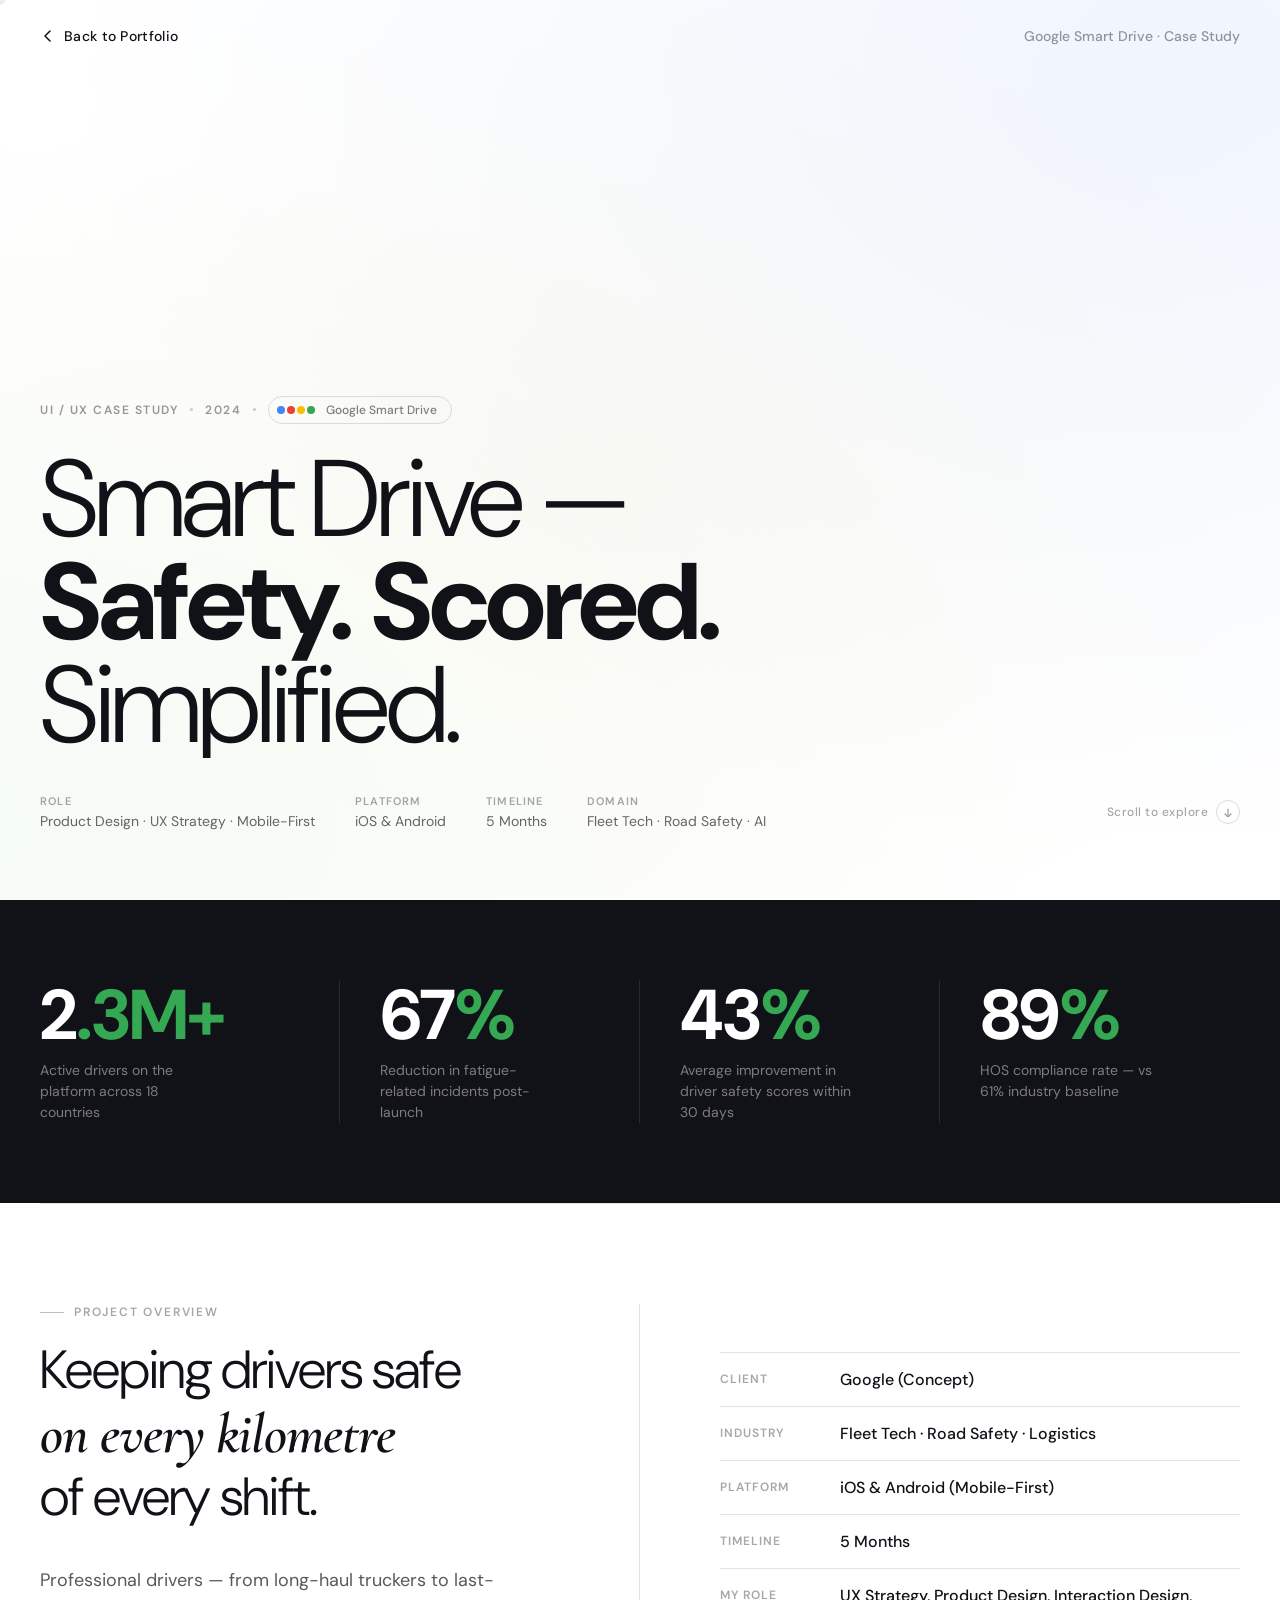
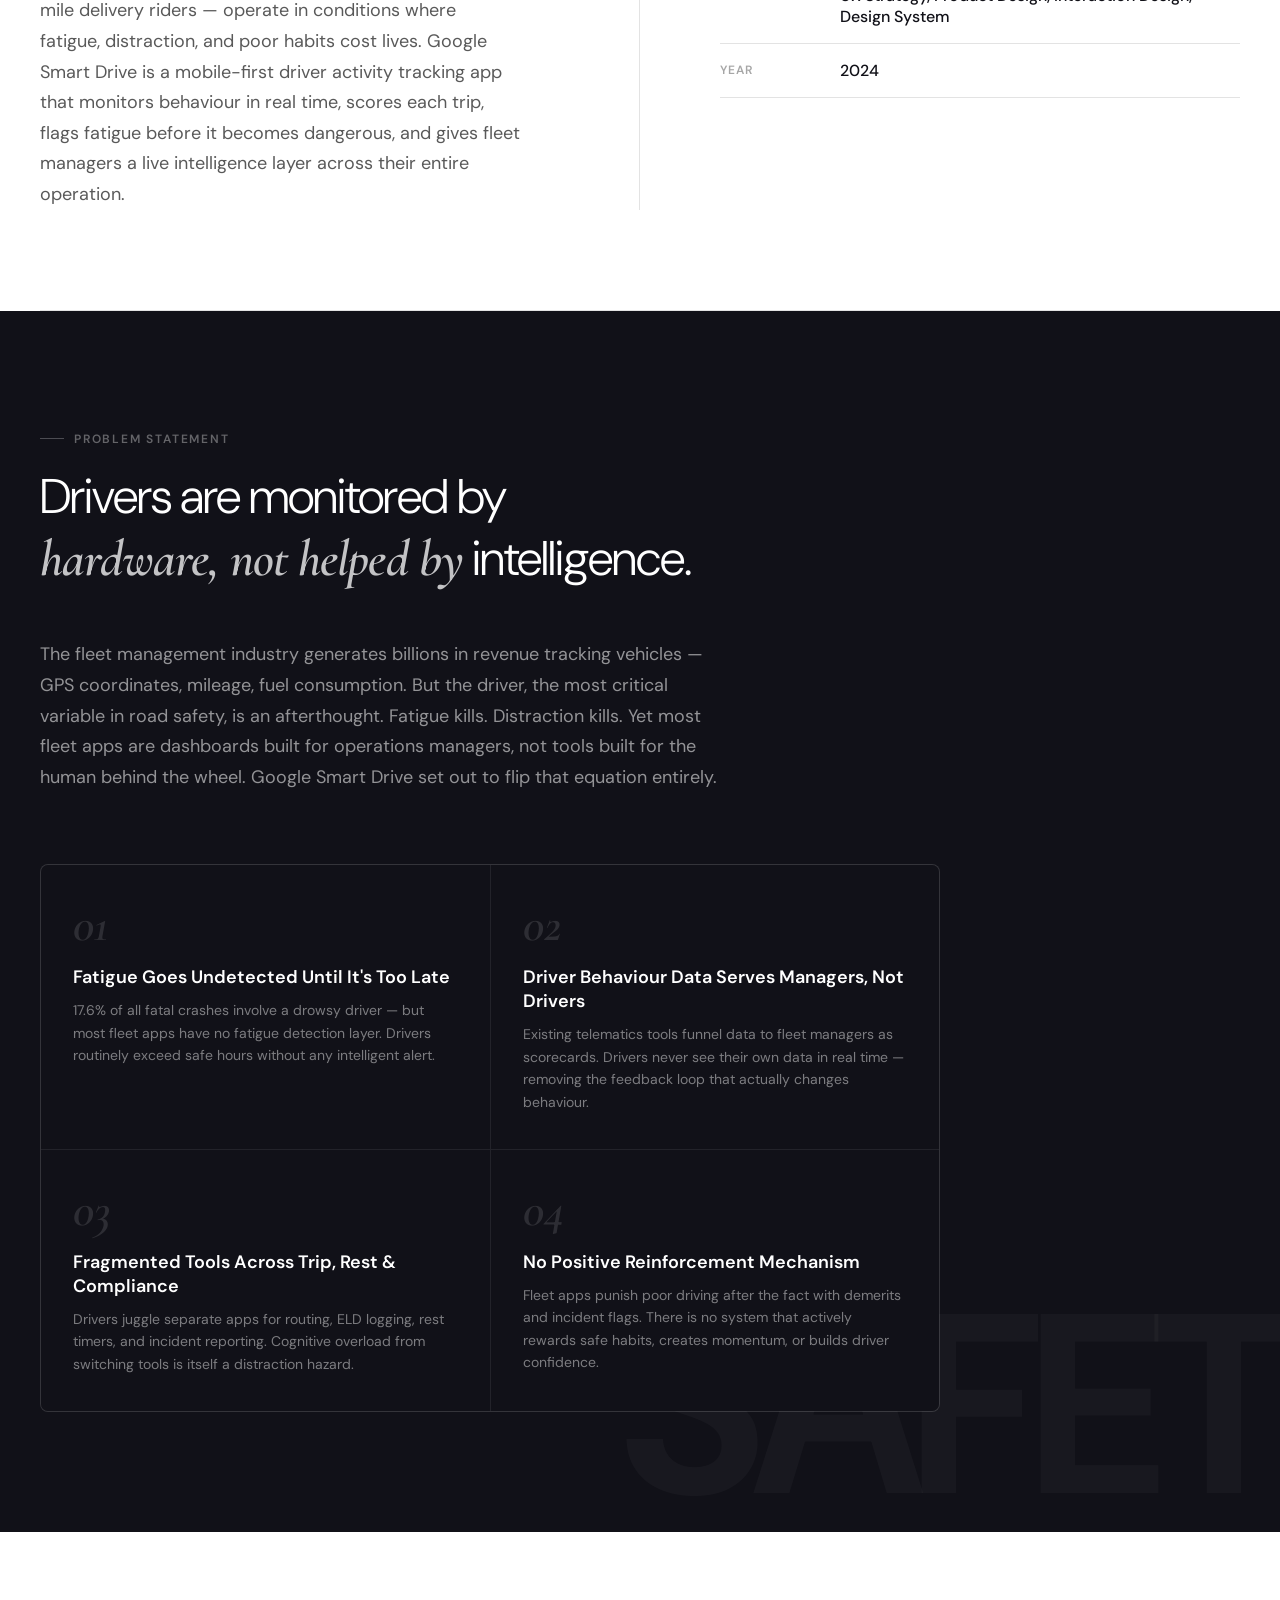
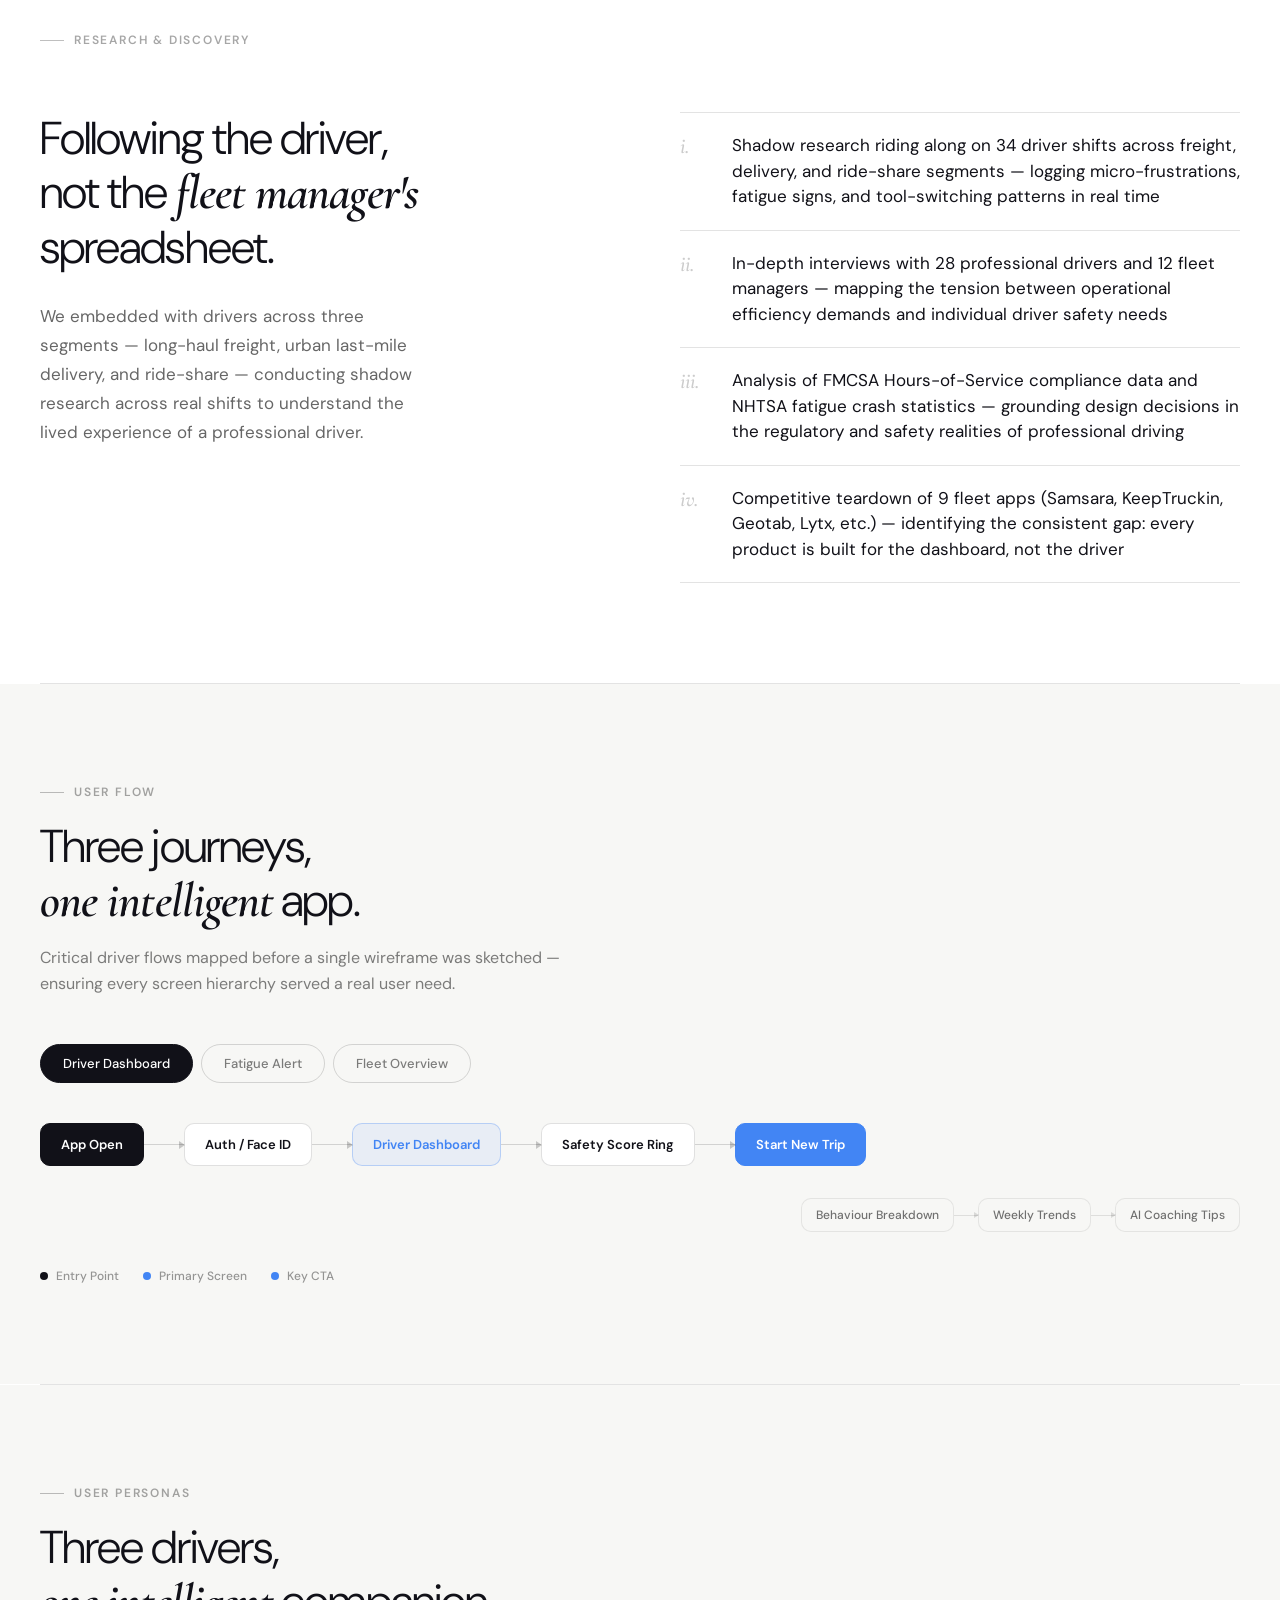
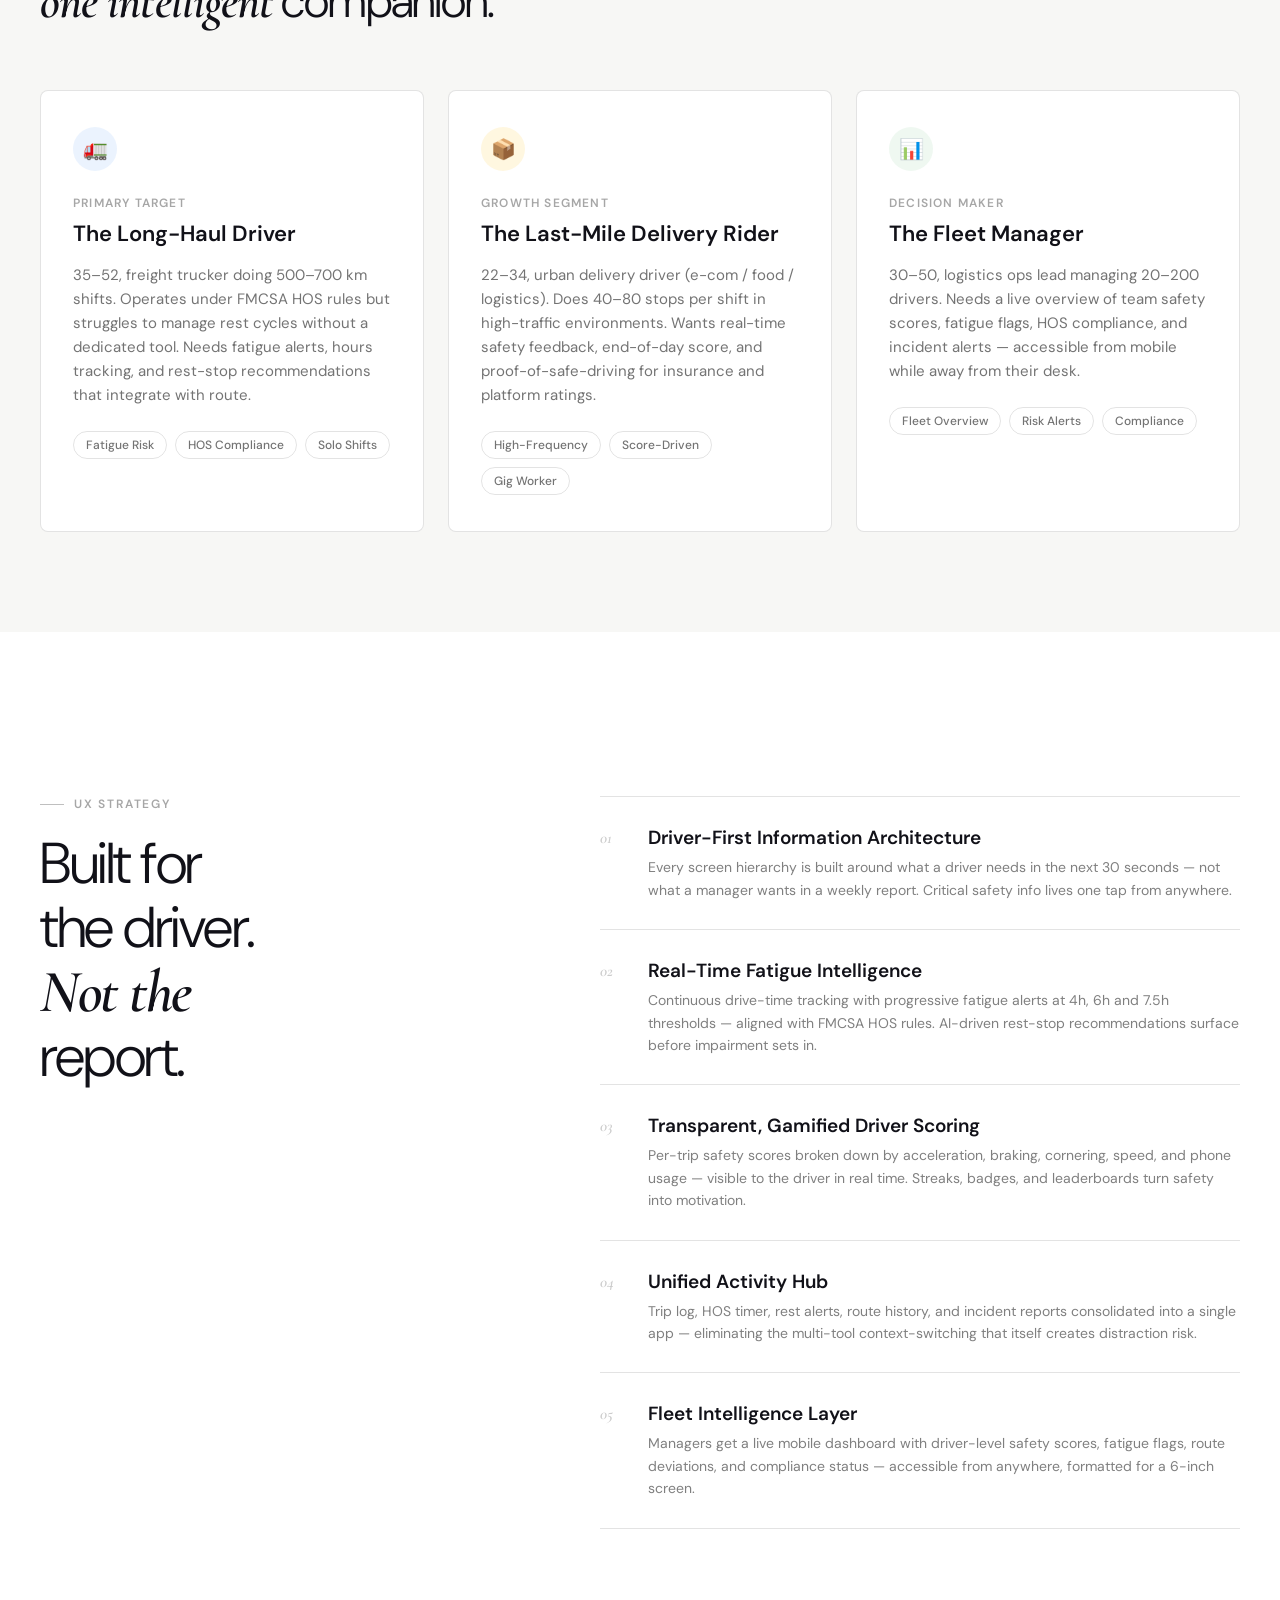
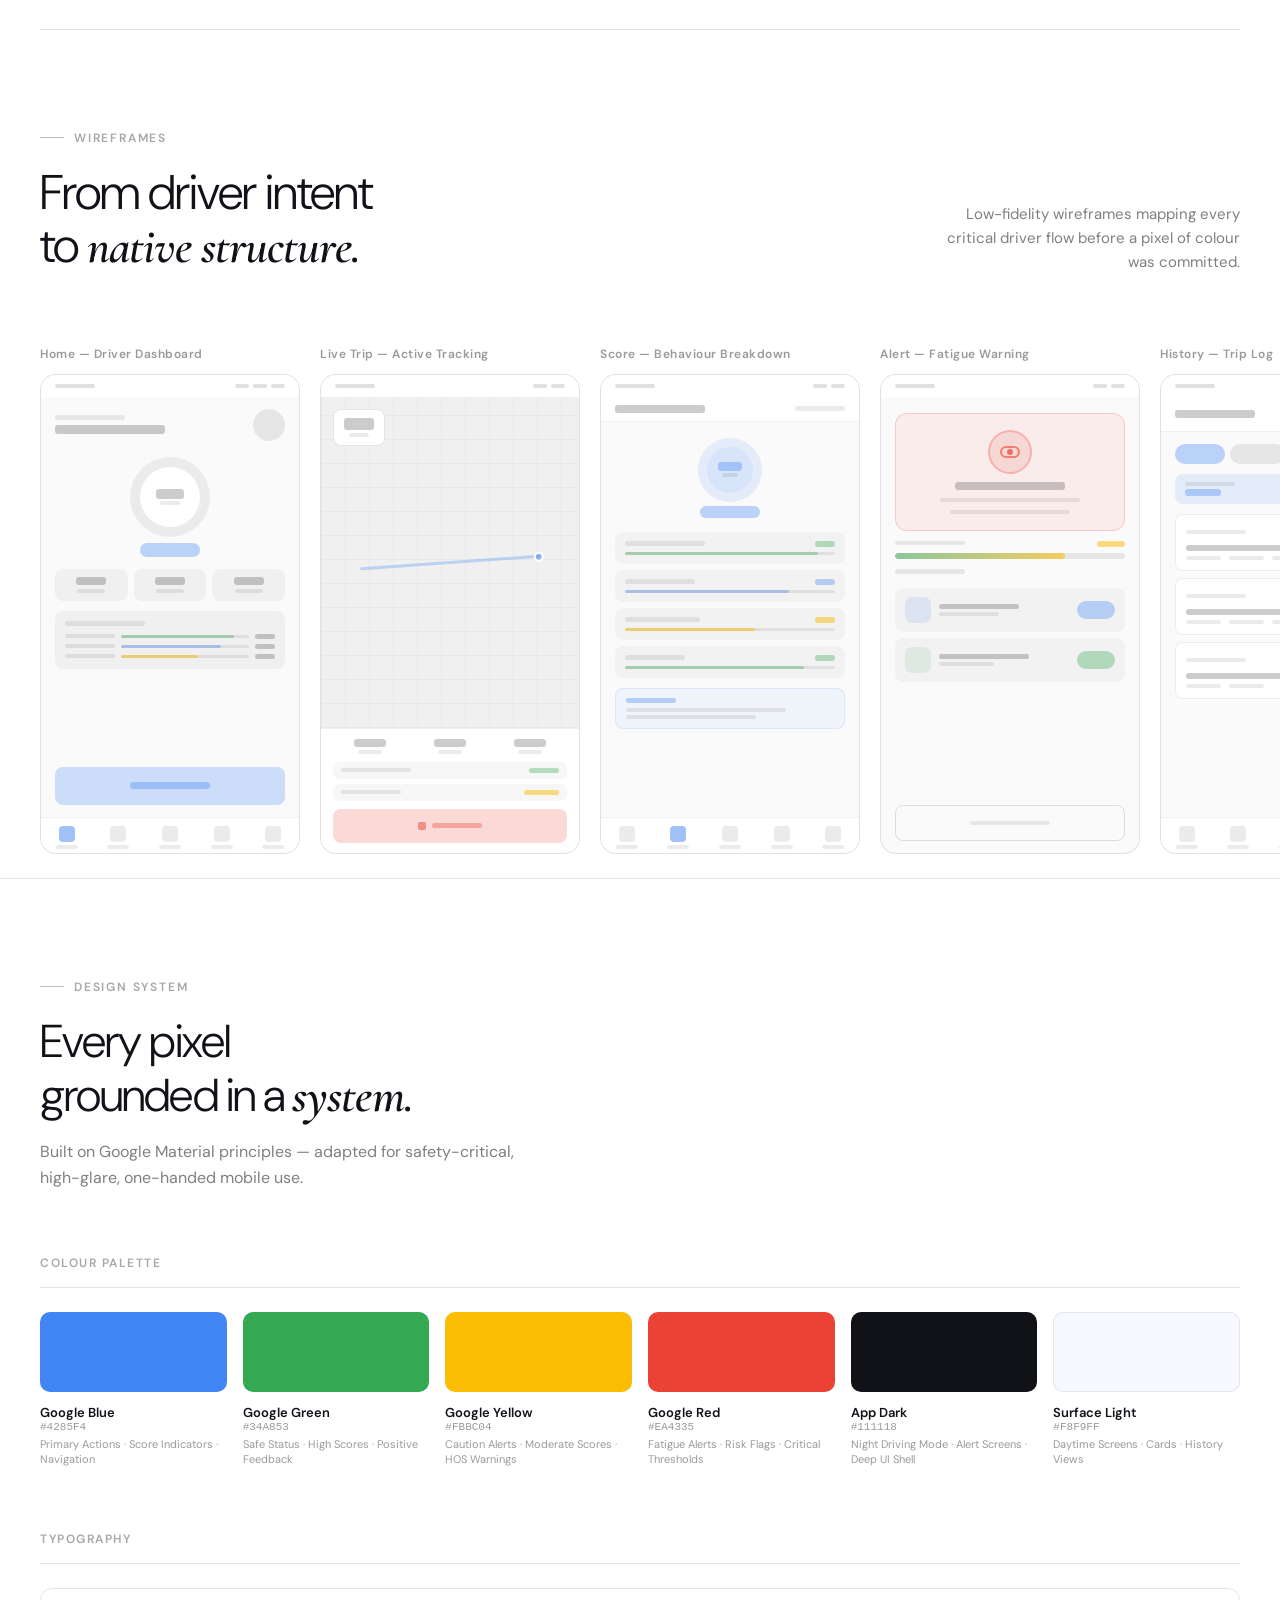
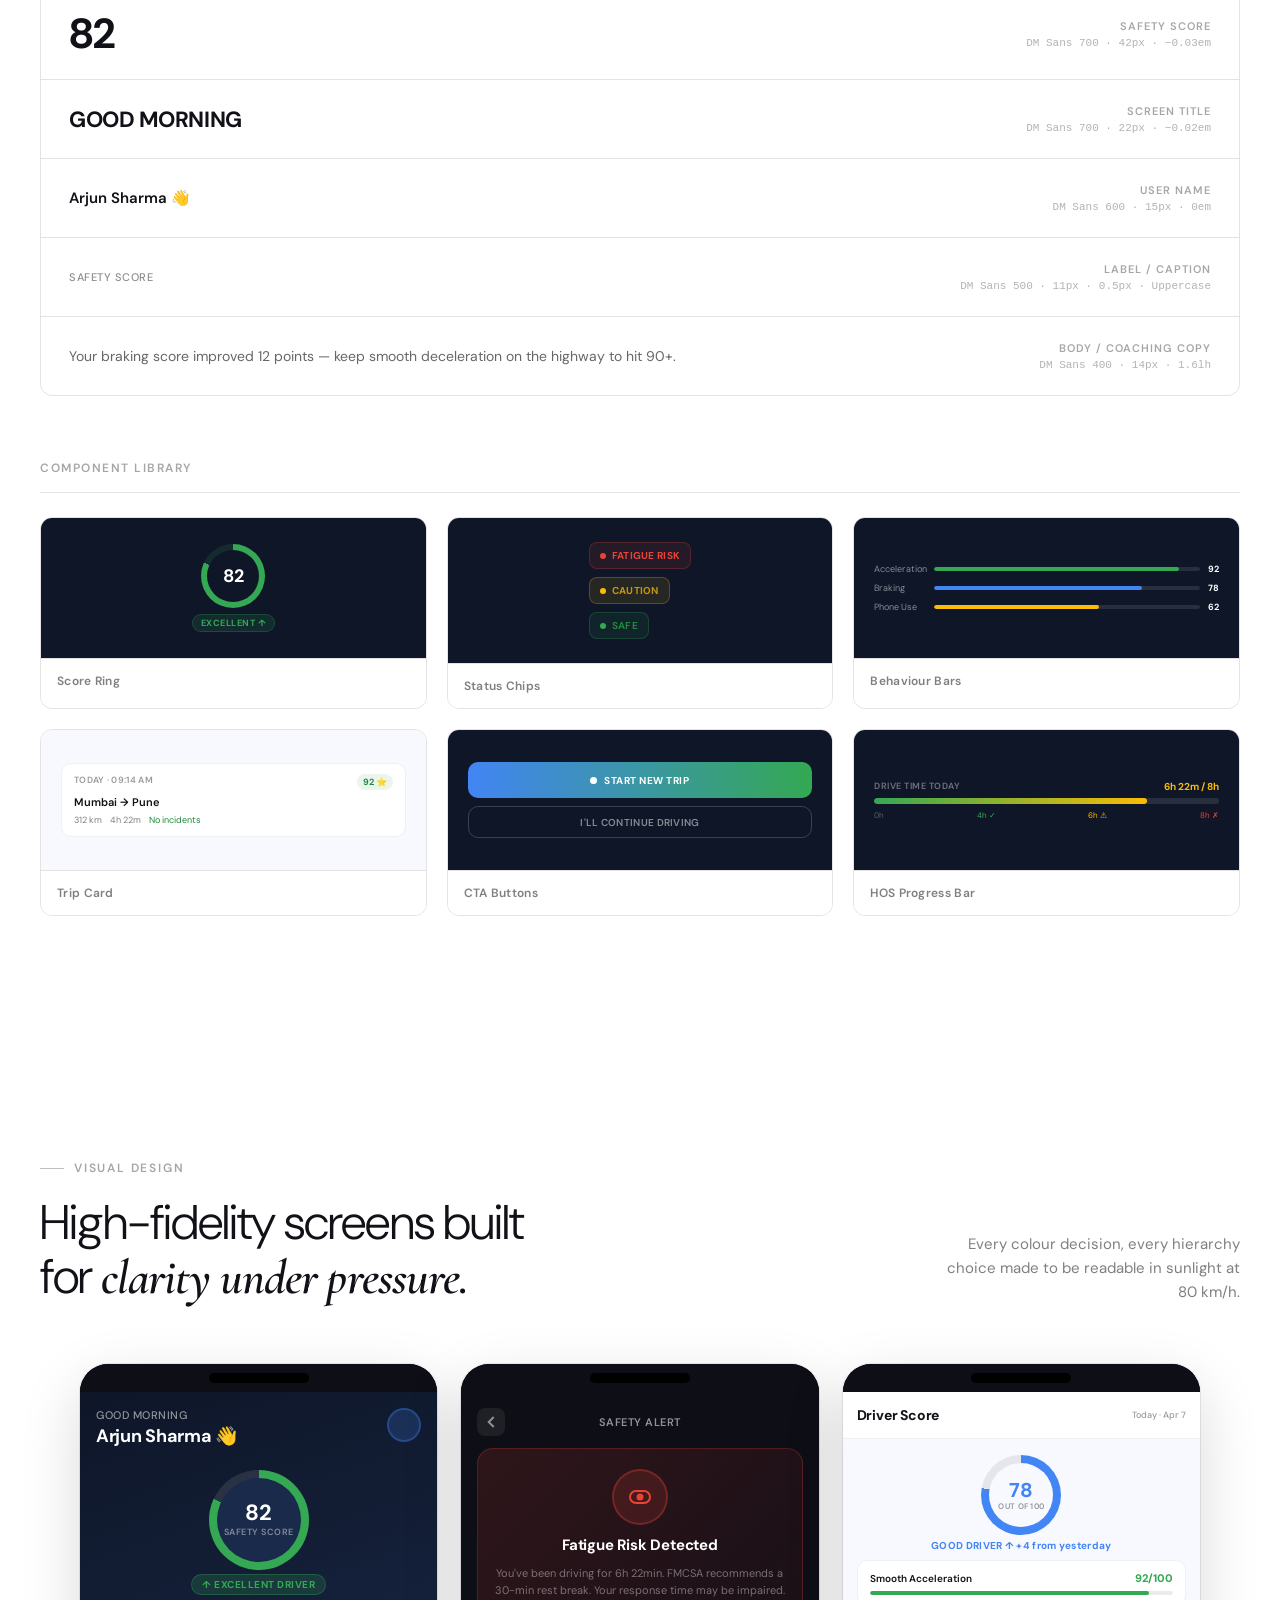
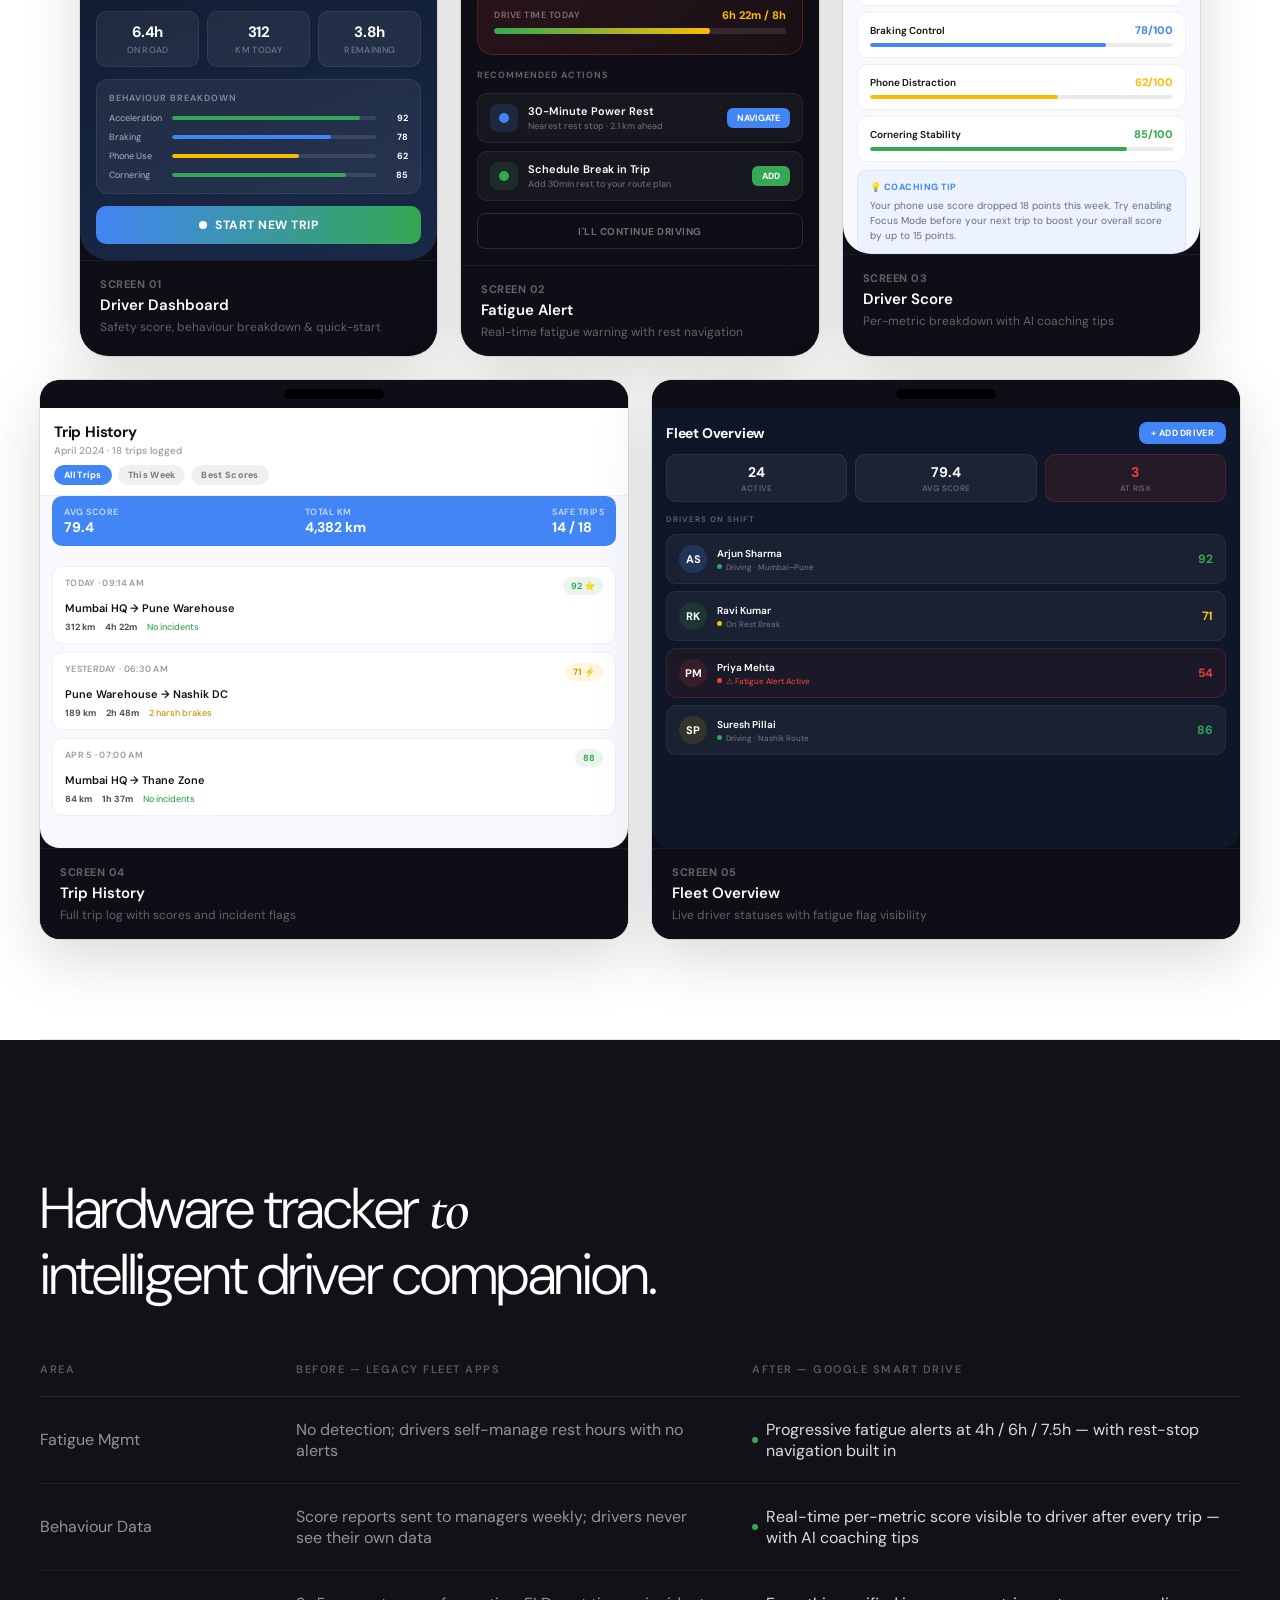
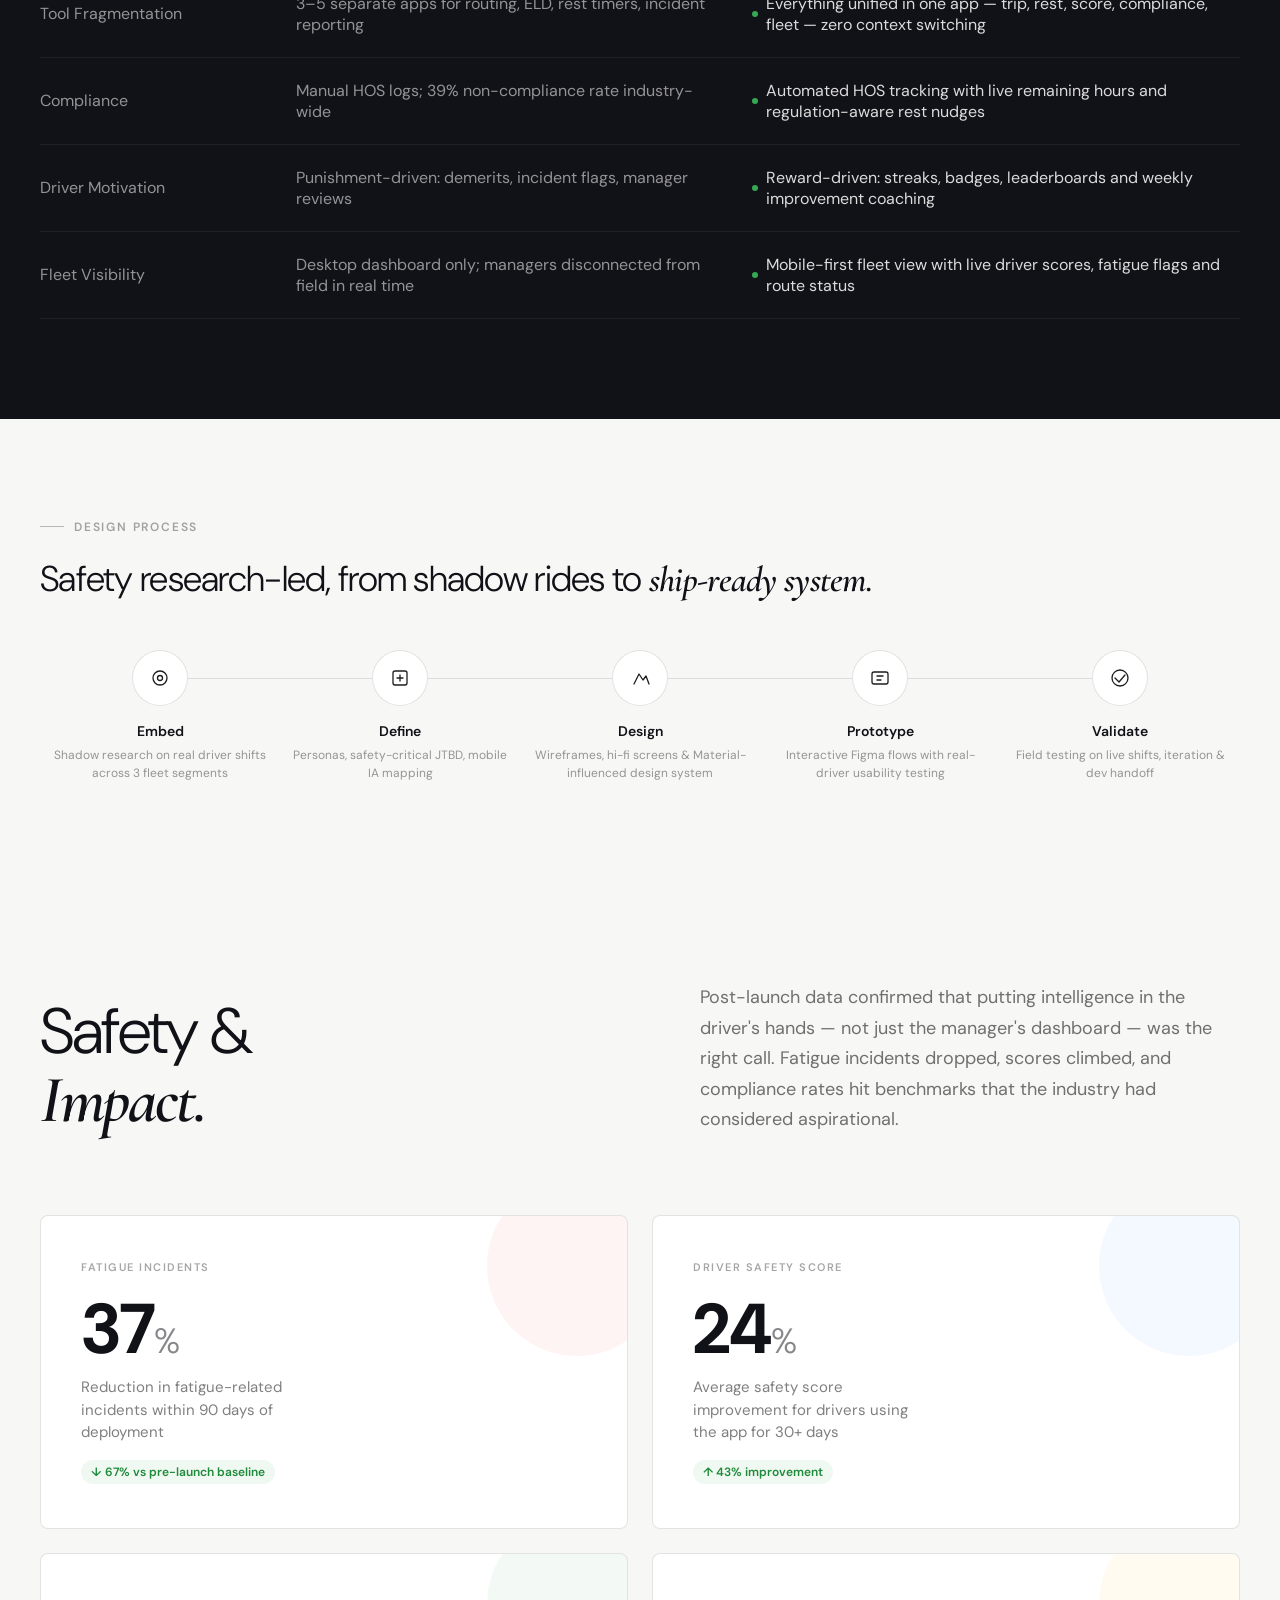
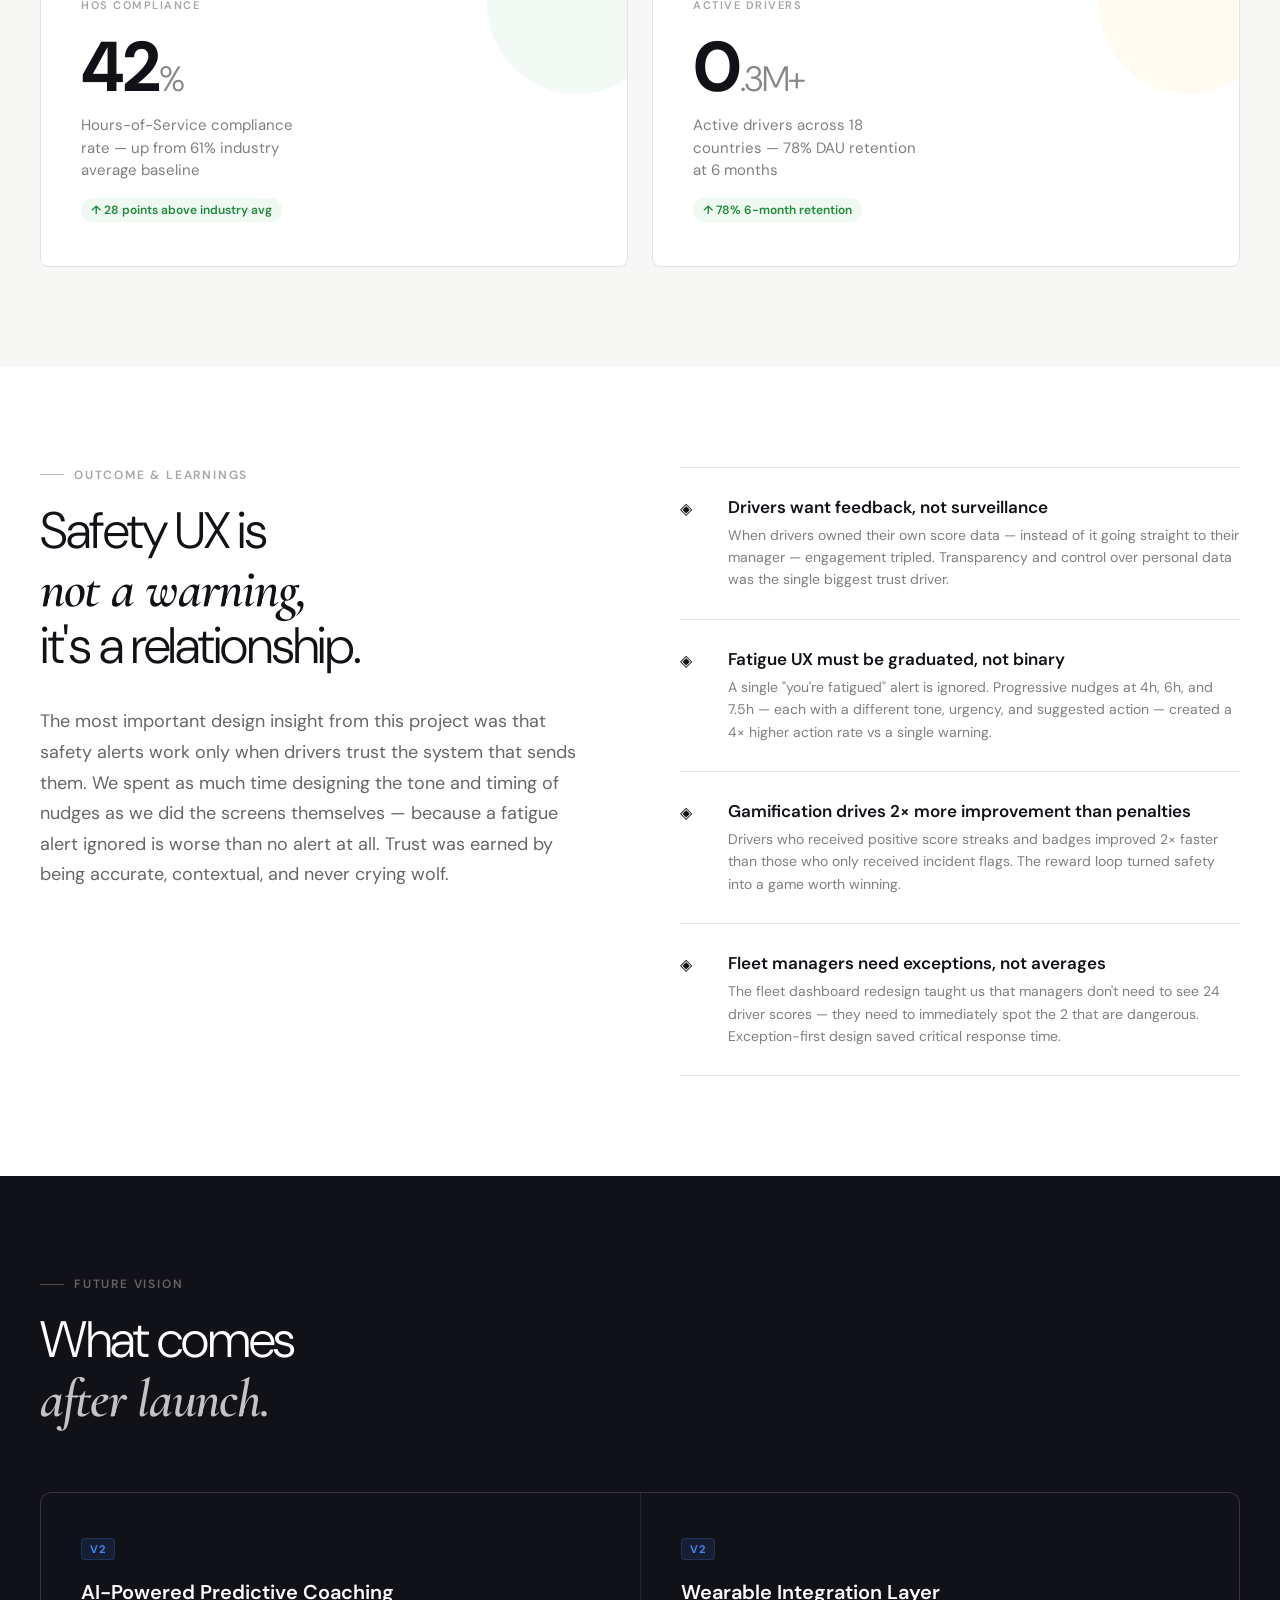
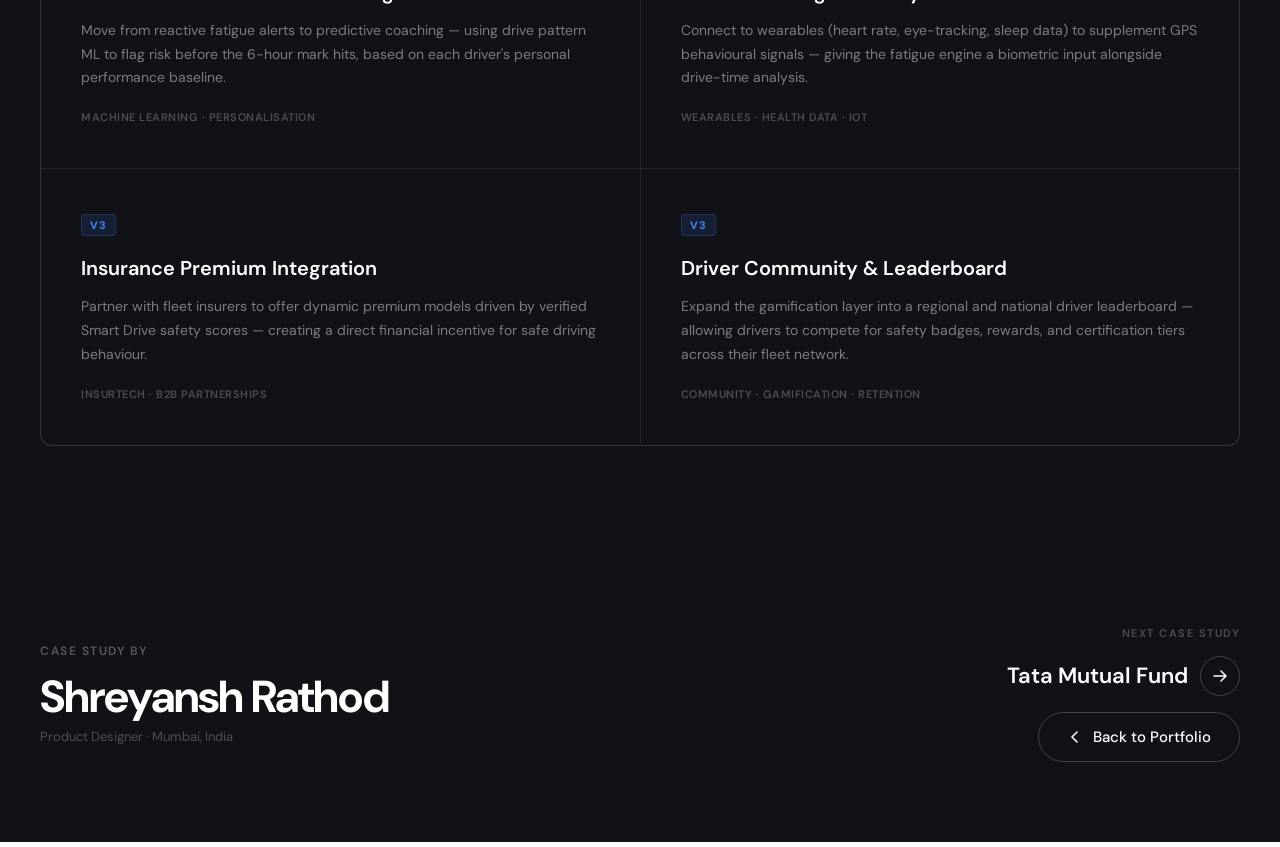
==== google-smart-drive-case-study.html @ f9ae09e6 "Responsive mobile overhaul — fluid layout + hamburger menu - Separate CSS files per page (index.css," ====
<!DOCTYPE html>
<html lang="en">
<head>
  <meta charset="UTF-8" />
  <meta name="viewport" content="width=device-width, initial-scale=1.0" />
  <title>Google Smart Drive — Case Study · Shreyansh Rathod</title>
  <link rel="preconnect" href="https://fonts.googleapis.com" />
  <link rel="preconnect" href="https://fonts.gstatic.com" crossorigin />
  <link href="https://fonts.googleapis.com/css2?family=DM+Sans:ital,opsz,wght@0,9..40,300;0,9..40,400;0,9..40,500;0,9..40,600;0,9..40,700;1,9..40,300;1,9..40,400&family=Cormorant+Garamond:ital,wght@1,400;1,600;1,700&display=swap" rel="stylesheet" />
  <link rel="stylesheet" href="google-smart-drive-case-study.css" />
</head>
<body>

<!-- LOADER -->
<div id="page-loader">
  <div class="loader-inner">
    <span class="loader-char">D</span>
    <span class="loader-char">R</span>
    <span class="loader-char">I</span>
    <span class="loader-char">V</span>
    <span class="loader-char">E</span>
  </div>
</div>

<!-- CURSOR -->
<div id="cursor"></div>

<!-- NAV -->
<nav class="nav" id="nav">
  <a href="index.html" class="nav-back">
    <svg width="16" height="16" viewBox="0 0 16 16" fill="none">
      <path d="M10 3L5 8L10 13" stroke="currentColor" stroke-width="1.5" stroke-linecap="round" stroke-linejoin="round"/>
    </svg>
    Back to Portfolio
  </a>
  <span class="nav-label">Google Smart Drive · Case Study</span>
</nav>

<!-- ═══ HERO ═══ -->
<section id="hero">
  <div class="hero-parallax-bg" id="heroBg"></div>
  <div class="hero-content">
    <div class="hero-eyebrow" id="heroEyebrow">
      <span class="hero-tag">UI / UX Case Study</span>
      <span class="hero-dot-sep"></span>
      <span class="hero-tag">2024</span>
      <span class="hero-dot-sep"></span>
      <div class="hero-client-badge">
        <div class="g-badge-dots">
          <div class="g-dot" style="background:#4285F4;"></div>
          <div class="g-dot" style="background:#EA4335;"></div>
          <div class="g-dot" style="background:#FBBC04;"></div>
          <div class="g-dot" style="background:#34A853;"></div>
        </div>
        &nbsp;Google Smart Drive
      </div>
    </div>
    <div class="hero-title">
      <span class="hero-title-line" id="hl1">Smart Drive —</span>
      <span class="hero-title-line bold" id="hl2">Safety. Scored.</span>
      <span class="hero-title-line" id="hl3">Simplified.</span>
    </div>
    <div class="hero-meta-row" id="heroMeta">
      <div class="hero-meta-items">
        <div class="hero-meta-item">
          <div class="hero-meta-key">Role</div>
          <div class="hero-meta-val">Product Design · UX Strategy · Mobile-First</div>
        </div>
        <div class="hero-meta-item">
          <div class="hero-meta-key">Platform</div>
          <div class="hero-meta-val">iOS &amp; Android</div>
        </div>
        <div class="hero-meta-item">
          <div class="hero-meta-key">Timeline</div>
          <div class="hero-meta-val">5 Months</div>
        </div>
        <div class="hero-meta-item">
          <div class="hero-meta-key">Domain</div>
          <div class="hero-meta-val">Fleet Tech · Road Safety · AI</div>
        </div>
      </div>
      <div class="hero-scroll-hint">
        <span>Scroll to explore</span>
        <div class="scroll-arrow">
          <svg width="10" height="10" viewBox="0 0 10 10" fill="none">
            <path d="M5 2v6M2 7l3 3 3-3" stroke="rgba(0,0,0,0.4)" stroke-width="1.2" stroke-linecap="round"/>
          </svg>
        </div>
      </div>
    </div>
  </div>
</section>

<!-- ═══ IMPACT ═══ -->
<section id="impact">
  <div class="impact-grid">
    <div class="impact-item reveal">
      <div class="impact-num"><span class="counter" data-target="2">0</span><span class="accent">.3M+</span></div>
      <div class="impact-label">Active drivers on the platform across 18 countries</div>
    </div>
    <div class="impact-item reveal d1">
      <div class="impact-num"><span class="counter" data-target="67">0</span><span class="accent">%</span></div>
      <div class="impact-label">Reduction in fatigue-related incidents post-launch</div>
    </div>
    <div class="impact-item reveal d2">
      <div class="impact-num"><span class="counter" data-target="43">0</span><span class="accent">%</span></div>
      <div class="impact-label">Average improvement in driver safety scores within 30 days</div>
    </div>
    <div class="impact-item reveal d3">
      <div class="impact-num"><span class="counter" data-target="89">0</span><span class="accent">%</span></div>
      <div class="impact-label">HOS compliance rate — vs 61% industry baseline</div>
    </div>
  </div>
</section>

<div class="divider"></div>

<!-- ═══ OVERVIEW ═══ -->
<section id="overview">
  <div class="overview-left reveal">
    <p class="s-label">Project Overview</p>
    <h2 class="overview-heading">
      Keeping drivers safe<br><em>on every kilometre</em><br>of every shift.
    </h2>
    <p class="overview-body">
      Professional drivers — from long-haul truckers to last-mile delivery riders — operate in conditions where fatigue, distraction, and poor habits cost lives. Google Smart Drive is a mobile-first driver activity tracking app that monitors behaviour in real time, scores each trip, flags fatigue before it becomes dangerous, and gives fleet managers a live intelligence layer across their entire operation.
    </p>
  </div>
  <div class="overview-right reveal d1">
    <div class="meta-list">
      <div class="meta-row"><span class="meta-key">Client</span><span class="meta-val">Google (Concept)</span></div>
      <div class="meta-row"><span class="meta-key">Industry</span><span class="meta-val">Fleet Tech · Road Safety · Logistics</span></div>
      <div class="meta-row"><span class="meta-key">Platform</span><span class="meta-val">iOS &amp; Android (Mobile-First)</span></div>
      <div class="meta-row"><span class="meta-key">Timeline</span><span class="meta-val">5 Months</span></div>
      <div class="meta-row"><span class="meta-key">My Role</span><span class="meta-val">UX Strategy, Product Design, Interaction Design, Design System</span></div>
      <div class="meta-row"><span class="meta-key">Year</span><span class="meta-val">2024</span></div>
    </div>
  </div>
</section>

<div class="divider"></div>

<!-- ═══ PROBLEM ═══ -->
<section id="problem">
  <div class="problem-bg-text" id="problemBgText">SAFETY</div>
  <div class="problem-inner">
    <p class="s-label light reveal">Problem Statement</p>
    <h2 class="problem-quote reveal d1">
      Drivers are monitored by<br><em>hardware, not helped by</em> intelligence.
    </h2>
    <p class="problem-body reveal d2">
      The fleet management industry generates billions in revenue tracking vehicles — GPS coordinates, mileage, fuel consumption. But the driver, the most critical variable in road safety, is an afterthought. Fatigue kills. Distraction kills. Yet most fleet apps are dashboards built for operations managers, not tools built for the human behind the wheel. Google Smart Drive set out to flip that equation entirely.
    </p>
    <div class="pain-points">
      <div class="pain-item reveal">
        <div class="pain-num">01</div>
        <div class="pain-title">Fatigue Goes Undetected Until It's Too Late</div>
        <div class="pain-desc">17.6% of all fatal crashes involve a drowsy driver — but most fleet apps have no fatigue detection layer. Drivers routinely exceed safe hours without any intelligent alert.</div>
      </div>
      <div class="pain-item reveal d1">
        <div class="pain-num">02</div>
        <div class="pain-title">Driver Behaviour Data Serves Managers, Not Drivers</div>
        <div class="pain-desc">Existing telematics tools funnel data to fleet managers as scorecards. Drivers never see their own data in real time — removing the feedback loop that actually changes behaviour.</div>
      </div>
      <div class="pain-item reveal d2">
        <div class="pain-num">03</div>
        <div class="pain-title">Fragmented Tools Across Trip, Rest &amp; Compliance</div>
        <div class="pain-desc">Drivers juggle separate apps for routing, ELD logging, rest timers, and incident reporting. Cognitive overload from switching tools is itself a distraction hazard.</div>
      </div>
      <div class="pain-item reveal d3">
        <div class="pain-num">04</div>
        <div class="pain-title">No Positive Reinforcement Mechanism</div>
        <div class="pain-desc">Fleet apps punish poor driving after the fact with demerits and incident flags. There is no system that actively rewards safe habits, creates momentum, or builds driver confidence.</div>
      </div>
    </div>
  </div>
</section>

<!-- ═══ RESEARCH ═══ -->
<section id="research">
  <p class="s-label reveal">Research &amp; Discovery</p>
  <div class="research-grid">
    <div class="reveal d1">
      <h2 class="research-heading">
        Following the driver,<br>not the <em>fleet manager's</em><br>spreadsheet.
      </h2>
      <p style="margin-top:28px;font-size:17px;font-weight:400;line-height:1.7;color:rgba(0,0,0,.6);max-width:400px;">
        We embedded with drivers across three segments — long-haul freight, urban last-mile delivery, and ride-share — conducting shadow research across real shifts to understand the lived experience of a professional driver.
      </p>
    </div>
    <div class="reveal d2">
      <div class="method-list">
        <div class="method-item"><span class="method-num">i.</span><span class="method-text">Shadow research riding along on 34 driver shifts across freight, delivery, and ride-share segments — logging micro-frustrations, fatigue signs, and tool-switching patterns in real time</span></div>
        <div class="method-item"><span class="method-num">ii.</span><span class="method-text">In-depth interviews with 28 professional drivers and 12 fleet managers — mapping the tension between operational efficiency demands and individual driver safety needs</span></div>
        <div class="method-item"><span class="method-num">iii.</span><span class="method-text">Analysis of FMCSA Hours-of-Service compliance data and NHTSA fatigue crash statistics — grounding design decisions in the regulatory and safety realities of professional driving</span></div>
        <div class="method-item"><span class="method-num">iv.</span><span class="method-text">Competitive teardown of 9 fleet apps (Samsara, KeepTruckin, Geotab, Lytx, etc.) — identifying the consistent gap: every product is built for the dashboard, not the driver</span></div>
      </div>
    </div>
  </div>
</section>

<div class="divider"></div>

<!-- ═══ USER FLOW ═══ -->
<section id="user-flow">
  <p class="s-label reveal">User Flow</p>
  <h2 class="flow-heading reveal d1">Three journeys,<br><em>one intelligent</em> app.</h2>
  <p class="flow-subhead reveal d2">Critical driver flows mapped before a single wireframe was sketched — ensuring every screen hierarchy served a real user need.</p>

  <div class="flow-tabs reveal d3">
    <button class="flow-tab-btn active" data-flow="0">Driver Dashboard</button>
    <button class="flow-tab-btn" data-flow="1">Fatigue Alert</button>
    <button class="flow-tab-btn" data-flow="2">Fleet Overview</button>
  </div>

  <!-- Flow 0: Driver Dashboard -->
  <div class="flow-diagram active" data-flow="0">
    <div class="flow-row">
      <div class="flow-node flow-start">App Open</div>
      <div class="flow-arrow"></div>
      <div class="flow-node">Auth / Face ID</div>
      <div class="flow-arrow"></div>
      <div class="flow-node flow-highlight">Driver Dashboard</div>
      <div class="flow-arrow"></div>
      <div class="flow-node">Safety Score Ring</div>
      <div class="flow-arrow"></div>
      <div class="flow-node flow-end">Start New Trip</div>
    </div>
    <div class="flow-branch-row">
      <div class="flow-branch-empty"></div>
      <div class="flow-branch-empty"></div>
      <div class="flow-branch-down"></div>
      <div class="flow-branch-empty"></div>
      <div class="flow-branch-empty"></div>
    </div>
    <div class="flow-row flow-sub">
      <div class="flow-branch-empty"></div>
      <div class="flow-branch-empty"></div>
      <div class="flow-node flow-sub-node">Behaviour Breakdown</div>
      <div class="flow-arrow-sub"></div>
      <div class="flow-node flow-sub-node">Weekly Trends</div>
      <div class="flow-arrow-sub"></div>
      <div class="flow-node flow-sub-node">AI Coaching Tips</div>
    </div>
    <div class="flow-legend">
      <span class="flow-leg-item"><span class="flow-leg-dot start"></span>Entry Point</span>
      <span class="flow-leg-item"><span class="flow-leg-dot highlight"></span>Primary Screen</span>
      <span class="flow-leg-item"><span class="flow-leg-dot end"></span>Key CTA</span>
    </div>
  </div>

  <!-- Flow 1: Fatigue Alert -->
  <div class="flow-diagram" data-flow="1">
    <div class="flow-row">
      <div class="flow-node flow-start">6h Drive Mark</div>
      <div class="flow-arrow"></div>
      <div class="flow-node">HOS Timer Trigger</div>
      <div class="flow-arrow"></div>
      <div class="flow-node flow-highlight flow-red">Fatigue Alert</div>
      <div class="flow-arrow"></div>
      <div class="flow-node">Rest Stop Options</div>
      <div class="flow-arrow"></div>
      <div class="flow-node flow-end">Navigate / Log</div>
    </div>
    <div class="flow-branch-row">
      <div class="flow-branch-empty"></div>
      <div class="flow-branch-empty"></div>
      <div class="flow-branch-down"></div>
      <div class="flow-branch-empty"></div>
      <div class="flow-branch-empty"></div>
    </div>
    <div class="flow-row flow-sub">
      <div class="flow-branch-empty"></div>
      <div class="flow-branch-empty"></div>
      <div class="flow-node flow-sub-node">Progressive Scale</div>
      <div class="flow-arrow-sub"></div>
      <div class="flow-node flow-sub-node">4h · 6h · 7.5h</div>
      <div class="flow-arrow-sub"></div>
      <div class="flow-node flow-sub-node">Override + Log</div>
    </div>
    <div class="flow-legend">
      <span class="flow-leg-item"><span class="flow-leg-dot start"></span>Trigger Event</span>
      <span class="flow-leg-item"><span class="flow-leg-dot red"></span>Critical Alert</span>
      <span class="flow-leg-item"><span class="flow-leg-dot end"></span>Resolution Action</span>
    </div>
  </div>

  <!-- Flow 2: Fleet Overview -->
  <div class="flow-diagram" data-flow="2">
    <div class="flow-row">
      <div class="flow-node flow-start">Manager Login</div>
      <div class="flow-arrow"></div>
      <div class="flow-node flow-highlight">Fleet Dashboard</div>
      <div class="flow-arrow"></div>
      <div class="flow-node">Driver List</div>
      <div class="flow-arrow"></div>
      <div class="flow-node">Driver Detail</div>
      <div class="flow-arrow"></div>
      <div class="flow-node flow-end">Send Alert</div>
    </div>
    <div class="flow-branch-row">
      <div class="flow-branch-empty"></div>
      <div class="flow-branch-down"></div>
      <div class="flow-branch-empty"></div>
      <div class="flow-branch-empty"></div>
      <div class="flow-branch-empty"></div>
    </div>
    <div class="flow-row flow-sub">
      <div class="flow-branch-empty"></div>
      <div class="flow-node flow-sub-node">Live Safety Scores</div>
      <div class="flow-arrow-sub"></div>
      <div class="flow-node flow-sub-node">Fatigue Flags</div>
      <div class="flow-arrow-sub"></div>
      <div class="flow-node flow-sub-node">HOS Compliance</div>
    </div>
    <div class="flow-legend">
      <span class="flow-leg-item"><span class="flow-leg-dot start"></span>Entry Point</span>
      <span class="flow-leg-item"><span class="flow-leg-dot highlight"></span>Primary Screen</span>
      <span class="flow-leg-item"><span class="flow-leg-dot end"></span>Key Action</span>
    </div>
  </div>
</section>

<div class="divider"></div>

<!-- ═══ PERSONAS ═══ -->
<section id="personas">
  <p class="s-label reveal">User Personas</p>
  <h2 class="personas-heading reveal d1">Three drivers,<br><em>one intelligent</em> companion.</h2>
  <div class="persona-grid">
    <div class="persona-card reveal">
      <div class="persona-icon blue">🚛</div>
      <div class="persona-role">Primary Target</div>
      <div class="persona-name">The Long-Haul Driver</div>
      <div class="persona-need">35–52, freight trucker doing 500–700 km shifts. Operates under FMCSA HOS rules but struggles to manage rest cycles without a dedicated tool. Needs fatigue alerts, hours tracking, and rest-stop recommendations that integrate with route.</div>
      <div class="persona-tags"><span class="persona-tag">Fatigue Risk</span><span class="persona-tag">HOS Compliance</span><span class="persona-tag">Solo Shifts</span></div>
    </div>
    <div class="persona-card reveal d1">
      <div class="persona-icon yellow">📦</div>
      <div class="persona-role">Growth Segment</div>
      <div class="persona-name">The Last-Mile Delivery Rider</div>
      <div class="persona-need">22–34, urban delivery driver (e-com / food / logistics). Does 40–80 stops per shift in high-traffic environments. Wants real-time safety feedback, end-of-day score, and proof-of-safe-driving for insurance and platform ratings.</div>
      <div class="persona-tags"><span class="persona-tag">High-Frequency</span><span class="persona-tag">Score-Driven</span><span class="persona-tag">Gig Worker</span></div>
    </div>
    <div class="persona-card reveal d2">
      <div class="persona-icon green">📊</div>
      <div class="persona-role">Decision Maker</div>
      <div class="persona-name">The Fleet Manager</div>
      <div class="persona-need">30–50, logistics ops lead managing 20–200 drivers. Needs a live overview of team safety scores, fatigue flags, HOS compliance, and incident alerts — accessible from mobile while away from their desk.</div>
      <div class="persona-tags"><span class="persona-tag">Fleet Overview</span><span class="persona-tag">Risk Alerts</span><span class="persona-tag">Compliance</span></div>
    </div>
  </div>
</section>

<!-- ═══ UX STRATEGY ═══ -->
<section id="strategy">
  <div class="strategy-layout">
    <div class="reveal">
      <p class="s-label">UX Strategy</p>
      <h2 class="strategy-heading">Built for<br>the driver.<br><em>Not the</em><br>report.
      </h2>
    </div>
    <div class="reveal d1">
      <div class="pillar-item">
        <span class="pillar-num">01</span>
        <div><div class="pillar-title">Driver-First Information Architecture</div><div class="pillar-desc">Every screen hierarchy is built around what a driver needs in the next 30 seconds — not what a manager wants in a weekly report. Critical safety info lives one tap from anywhere.</div></div>
      </div>
      <div class="pillar-item">
        <span class="pillar-num">02</span>
        <div><div class="pillar-title">Real-Time Fatigue Intelligence</div><div class="pillar-desc">Continuous drive-time tracking with progressive fatigue alerts at 4h, 6h and 7.5h thresholds — aligned with FMCSA HOS rules. AI-driven rest-stop recommendations surface before impairment sets in.</div></div>
      </div>
      <div class="pillar-item">
        <span class="pillar-num">03</span>
        <div><div class="pillar-title">Transparent, Gamified Driver Scoring</div><div class="pillar-desc">Per-trip safety scores broken down by acceleration, braking, cornering, speed, and phone usage — visible to the driver in real time. Streaks, badges, and leaderboards turn safety into motivation.</div></div>
      </div>
      <div class="pillar-item">
        <span class="pillar-num">04</span>
        <div><div class="pillar-title">Unified Activity Hub</div><div class="pillar-desc">Trip log, HOS timer, rest alerts, route history, and incident reports consolidated into a single app — eliminating the multi-tool context-switching that itself creates distraction risk.</div></div>
      </div>
      <div class="pillar-item">
        <span class="pillar-num">05</span>
        <div><div class="pillar-title">Fleet Intelligence Layer</div><div class="pillar-desc">Managers get a live mobile dashboard with driver-level safety scores, fatigue flags, route deviations, and compliance status — accessible from anywhere, formatted for a 6-inch screen.</div></div>
      </div>
    </div>
  </div>
</section>

<!-- ═══ DESIGN SHOWCASE ═══ -->
<div class="divider"></div>
<section id="design-showcase">

  <!-- WIREFRAMES -->
  <div style="padding:0 40px;margin-bottom:72px;">
    <p class="s-label reveal">Wireframes</p>
    <div style="display:flex;justify-content:space-between;align-items:flex-end;margin-bottom:40px;">
      <h2 class="reveal d1" style="font-family:var(--font-sans);font-weight:300;font-size:clamp(32px,3.8vw,58px);letter-spacing:-0.02em;line-height:1.1;">
        From driver intent<br>to <em style="font-family:var(--font-serif);font-style:italic;font-weight:600;">native structure.</em>
      </h2>
      <p class="reveal d2" style="font-size:15px;font-weight:400;color:rgba(0,0,0,.5);max-width:300px;line-height:1.6;text-align:right;">
        Low-fidelity wireframes mapping every critical driver flow before a pixel of colour was committed.
      </p>
    </div>
  </div>

  <div class="wf-strip reveal">
    <div class="wf-track">

      <!-- Screen 1: Dashboard -->
      <div class="wf-frame">
        <div class="wf-label">Home — Driver Dashboard</div>
        <div class="wf-screen">
          <div class="wf-screen-inner">
            <div class="wf-status-bar"><div class="wf-sb-dot"></div><div class="wf-sb-icons"><div class="wf-sb-icon"></div><div class="wf-sb-icon"></div><div class="wf-sb-icon"></div></div></div>
            <div class="wf-body">
              <!-- greeting -->
              <div style="display:flex;justify-content:space-between;align-items:center;">
                <div><div class="wf-r" style="width:70px;height:5px;margin-bottom:5px;"></div><div class="wf-r dark" style="width:110px;height:9px;"></div></div>
                <div style="width:32px;height:32px;border-radius:50%;background:rgba(0,0,0,.08);"></div>
              </div>
              <!-- score ring -->
              <div style="display:flex;justify-content:center;align-items:center;flex-direction:column;padding:6px 0 2px;gap:6px;">
                <div style="width:80px;height:80px;border-radius:50%;background:rgba(0,0,0,.06);display:flex;align-items:center;justify-content:center;">
                  <div style="width:60px;height:60px;border-radius:50%;background:white;display:flex;align-items:center;justify-content:center;flex-direction:column;gap:2px;">
                    <div class="wf-r dark" style="width:28px;height:10px;border-radius:3px;"></div>
                    <div class="wf-r" style="width:20px;height:4px;"></div>
                  </div>
                </div>
                <div class="wf-r pill blue" style="width:60px;height:14px;"></div>
              </div>
              <!-- stats row -->
              <div style="display:grid;grid-template-columns:repeat(3,1fr);gap:6px;">
                <div style="background:rgba(0,0,0,.04);border-radius:8px;padding:8px;text-align:center;"><div class="wf-r dark" style="width:30px;height:8px;margin:0 auto 4px;"></div><div class="wf-r" style="width:28px;height:4px;margin:0 auto;"></div></div>
                <div style="background:rgba(0,0,0,.04);border-radius:8px;padding:8px;text-align:center;"><div class="wf-r dark" style="width:30px;height:8px;margin:0 auto 4px;"></div><div class="wf-r" style="width:28px;height:4px;margin:0 auto;"></div></div>
                <div style="background:rgba(0,0,0,.04);border-radius:8px;padding:8px;text-align:center;"><div class="wf-r dark" style="width:30px;height:8px;margin:0 auto 4px;"></div><div class="wf-r" style="width:28px;height:4px;margin:0 auto;"></div></div>
              </div>
              <!-- behaviour card -->
              <div style="background:rgba(0,0,0,.04);border-radius:8px;padding:10px;">
                <div class="wf-r" style="width:80px;height:5px;margin-bottom:8px;"></div>
                <div style="display:flex;flex-direction:column;gap:5px;">
                  <div style="display:flex;align-items:center;gap:6px;"><div class="wf-r" style="width:50px;height:4px;flex-shrink:0;"></div><div style="flex:1;height:3px;background:rgba(0,0,0,.08);border-radius:3px;overflow:hidden;"><div class="wf-r green" style="width:88%;height:100%;"></div></div><div class="wf-r dark" style="width:20px;height:5px;"></div></div>
                  <div style="display:flex;align-items:center;gap:6px;"><div class="wf-r" style="width:50px;height:4px;flex-shrink:0;"></div><div style="flex:1;height:3px;background:rgba(0,0,0,.08);border-radius:3px;overflow:hidden;"><div class="wf-r blue" style="width:78%;height:100%;"></div></div><div class="wf-r dark" style="width:20px;height:5px;"></div></div>
                  <div style="display:flex;align-items:center;gap:6px;"><div class="wf-r" style="width:50px;height:4px;flex-shrink:0;"></div><div style="flex:1;height:3px;background:rgba(0,0,0,.08);border-radius:3px;overflow:hidden;"><div class="wf-r yellow" style="width:60%;height:100%;"></div></div><div class="wf-r dark" style="width:20px;height:5px;"></div></div>
                </div>
              </div>
              <!-- start trip -->
              <div style="height:38px;background:rgba(66,133,244,.25);border-radius:8px;margin-top:auto;display:flex;align-items:center;justify-content:center;"><div class="wf-r blue" style="width:80px;height:7px;border-radius:4px;"></div></div>
            </div>
            <div class="wf-tabs">
              <div class="wf-tab"><div class="wf-tab-icon active"></div><div class="wf-tab-label"></div></div>
              <div class="wf-tab"><div class="wf-tab-icon"></div><div class="wf-tab-label"></div></div>
              <div class="wf-tab"><div class="wf-tab-icon"></div><div class="wf-tab-label"></div></div>
              <div class="wf-tab"><div class="wf-tab-icon"></div><div class="wf-tab-label"></div></div>
              <div class="wf-tab"><div class="wf-tab-icon"></div><div class="wf-tab-label"></div></div>
            </div>
          </div>
        </div>
      </div>

      <!-- Screen 2: Live Trip -->
      <div class="wf-frame">
        <div class="wf-label">Live Trip — Active Tracking</div>
        <div class="wf-screen">
          <div class="wf-screen-inner">
            <div class="wf-status-bar"><div class="wf-sb-dot"></div><div class="wf-sb-icons"><div class="wf-sb-icon"></div><div class="wf-sb-icon"></div></div></div>
            <!-- map area -->
            <div style="flex:1;background:rgba(0,0,0,.04);position:relative;display:flex;align-items:center;justify-content:center;min-height:0;">
              <div style="position:absolute;inset:0;background:repeating-linear-gradient(0deg,rgba(0,0,0,.03) 0,rgba(0,0,0,.03) 1px,transparent 1px,transparent 24px),repeating-linear-gradient(90deg,rgba(0,0,0,.03) 0,rgba(0,0,0,.03) 1px,transparent 1px,transparent 24px);"></div>
              <div style="width:70%;height:3px;background:rgba(66,133,244,.3);border-radius:4px;transform:rotate(-4deg);position:relative;"><div style="position:absolute;right:-3px;top:50%;transform:translateY(-50%);width:10px;height:10px;background:rgba(66,133,244,.5);border-radius:50%;border:2px solid white;"></div></div>
              <div style="position:absolute;top:12px;left:12px;background:white;border-radius:8px;padding:8px 10px;border:1px solid rgba(0,0,0,.1);">
                <div class="wf-r dark" style="width:30px;height:12px;margin-bottom:3px;"></div>
                <div class="wf-r" style="width:20px;height:4px;margin:0 auto;"></div>
              </div>
            </div>
            <!-- trip info -->
            <div style="background:white;padding:10px 12px;border-top:1px solid rgba(0,0,0,.06);">
              <div style="display:grid;grid-template-columns:repeat(3,1fr);gap:6px;margin-bottom:8px;">
                <div style="text-align:center;"><div class="wf-r dark" style="width:32px;height:8px;margin:0 auto 3px;"></div><div class="wf-r" style="width:24px;height:4px;margin:0 auto;"></div></div>
                <div style="text-align:center;"><div class="wf-r dark" style="width:32px;height:8px;margin:0 auto 3px;"></div><div class="wf-r" style="width:24px;height:4px;margin:0 auto;"></div></div>
                <div style="text-align:center;"><div class="wf-r dark" style="width:32px;height:8px;margin:0 auto 3px;"></div><div class="wf-r" style="width:24px;height:4px;margin:0 auto;"></div></div>
              </div>
              <div style="display:flex;flex-direction:column;gap:5px;">
                <div style="display:flex;justify-content:space-between;align-items:center;padding:6px 8px;background:rgba(0,0,0,.03);border-radius:6px;"><div class="wf-r" style="width:70px;height:4px;"></div><div class="wf-r green" style="width:30px;height:5px;border-radius:4px;"></div></div>
                <div style="display:flex;justify-content:space-between;align-items:center;padding:6px 8px;background:rgba(0,0,0,.03);border-radius:6px;"><div class="wf-r" style="width:60px;height:4px;"></div><div class="wf-r yellow" style="width:35px;height:5px;border-radius:4px;"></div></div>
              </div>
              <div style="height:34px;background:rgba(234,67,53,.2);border-radius:8px;margin-top:8px;display:flex;align-items:center;justify-content:center;gap:6px;"><div style="width:8px;height:8px;background:rgba(234,67,53,.5);border-radius:2px;"></div><div class="wf-r red" style="width:50px;height:5px;border-radius:4px;"></div></div>
            </div>
          </div>
        </div>
      </div>

      <!-- Screen 3: Driver Score -->
      <div class="wf-frame">
        <div class="wf-label">Score — Behaviour Breakdown</div>
        <div class="wf-screen">
          <div class="wf-screen-inner">
            <div class="wf-status-bar"><div class="wf-sb-dot"></div><div class="wf-sb-icons"><div class="wf-sb-icon"></div><div class="wf-sb-icon"></div></div></div>
            <div class="wf-nav-bar"><div class="wf-r dark" style="width:90px;height:8px;"></div><div class="wf-r" style="width:50px;height:5px;"></div></div>
            <div class="wf-body">
              <!-- big score ring -->
              <div style="display:flex;flex-direction:column;align-items:center;gap:4px;padding:4px 0;">
                <div style="width:64px;height:64px;border-radius:50%;background:rgba(66,133,244,.12);display:flex;align-items:center;justify-content:center;">
                  <div style="width:46px;height:46px;border-radius:50%;background:rgba(66,133,244,.08);display:flex;align-items:center;justify-content:center;flex-direction:column;gap:2px;">
                    <div class="wf-r blue" style="width:24px;height:9px;border-radius:3px;"></div>
                    <div class="wf-r" style="width:16px;height:4px;"></div>
                  </div>
                </div>
                <div class="wf-r pill blue" style="width:60px;height:12px;"></div>
              </div>
              <!-- breakdown -->
              <div style="display:flex;flex-direction:column;gap:6px;">
                <div style="background:rgba(0,0,0,.03);border-radius:8px;padding:9px 10px;">
                  <div style="display:flex;justify-content:space-between;margin-bottom:5px;"><div class="wf-r" style="width:80px;height:5px;"></div><div class="wf-r green" style="width:20px;height:6px;border-radius:3px;"></div></div>
                  <div style="height:3px;background:rgba(0,0,0,.08);border-radius:4px;overflow:hidden;"><div class="wf-r green" style="width:92%;height:100%;"></div></div>
                </div>
                <div style="background:rgba(0,0,0,.03);border-radius:8px;padding:9px 10px;">
                  <div style="display:flex;justify-content:space-between;margin-bottom:5px;"><div class="wf-r" style="width:70px;height:5px;"></div><div class="wf-r blue" style="width:20px;height:6px;border-radius:3px;"></div></div>
                  <div style="height:3px;background:rgba(0,0,0,.08);border-radius:4px;overflow:hidden;"><div class="wf-r blue" style="width:78%;height:100%;"></div></div>
                </div>
                <div style="background:rgba(0,0,0,.03);border-radius:8px;padding:9px 10px;">
                  <div style="display:flex;justify-content:space-between;margin-bottom:5px;"><div class="wf-r" style="width:75px;height:5px;"></div><div class="wf-r yellow" style="width:20px;height:6px;border-radius:3px;"></div></div>
                  <div style="height:3px;background:rgba(0,0,0,.08);border-radius:4px;overflow:hidden;"><div class="wf-r yellow" style="width:62%;height:100%;"></div></div>
                </div>
                <div style="background:rgba(0,0,0,.03);border-radius:8px;padding:9px 10px;">
                  <div style="display:flex;justify-content:space-between;margin-bottom:5px;"><div class="wf-r" style="width:60px;height:5px;"></div><div class="wf-r green" style="width:20px;height:6px;border-radius:3px;"></div></div>
                  <div style="height:3px;background:rgba(0,0,0,.08);border-radius:4px;overflow:hidden;"><div class="wf-r green" style="width:85%;height:100%;"></div></div>
                </div>
              </div>
              <!-- tip -->
              <div style="background:rgba(66,133,244,.06);border-radius:8px;padding:9px 10px;border:1px solid rgba(66,133,244,.12);">
                <div class="wf-r blue" style="width:50px;height:5px;margin-bottom:5px;border-radius:4px;"></div>
                <div class="wf-r" style="width:160px;height:4px;margin-bottom:3px;"></div>
                <div class="wf-r" style="width:130px;height:4px;"></div>
              </div>
            </div>
            <div class="wf-tabs">
              <div class="wf-tab"><div class="wf-tab-icon"></div><div class="wf-tab-label"></div></div>
              <div class="wf-tab"><div class="wf-tab-icon active"></div><div class="wf-tab-label"></div></div>
              <div class="wf-tab"><div class="wf-tab-icon"></div><div class="wf-tab-label"></div></div>
              <div class="wf-tab"><div class="wf-tab-icon"></div><div class="wf-tab-label"></div></div>
              <div class="wf-tab"><div class="wf-tab-icon"></div><div class="wf-tab-label"></div></div>
            </div>
          </div>
        </div>
      </div>

      <!-- Screen 4: Fatigue Alert -->
      <div class="wf-frame">
        <div class="wf-label">Alert — Fatigue Warning</div>
        <div class="wf-screen">
          <div class="wf-screen-inner">
            <div class="wf-status-bar"><div class="wf-sb-dot"></div><div class="wf-sb-icons"><div class="wf-sb-icon"></div><div class="wf-sb-icon"></div></div></div>
            <div class="wf-body" style="padding-top:16px;">
              <!-- alert card -->
              <div style="background:rgba(234,67,53,.07);border:1px solid rgba(234,67,53,.2);border-radius:12px;padding:16px;display:flex;flex-direction:column;align-items:center;gap:8px;text-align:center;">
                <div style="width:44px;height:44px;border-radius:50%;background:rgba(234,67,53,.12);border:2px solid rgba(234,67,53,.25);display:flex;align-items:center;justify-content:center;">
                  <div style="width:20px;height:12px;border:2px solid rgba(234,67,53,.6);border-radius:100px;position:relative;"><div style="position:absolute;top:50%;left:50%;transform:translate(-50%,-50%);width:6px;height:6px;background:rgba(234,67,53,.7);border-radius:50%;"></div></div>
                </div>
                <div class="wf-r dark" style="width:110px;height:8px;"></div>
                <div class="wf-r" style="width:140px;height:4px;"></div>
                <div class="wf-r" style="width:120px;height:4px;"></div>
              </div>
              <!-- drive time progress -->
              <div>
                <div style="display:flex;justify-content:space-between;margin-bottom:6px;"><div class="wf-r" style="width:70px;height:4px;"></div><div class="wf-r yellow" style="width:28px;height:6px;border-radius:4px;"></div></div>
                <div style="height:6px;background:rgba(0,0,0,.08);border-radius:4px;overflow:hidden;"><div style="width:74%;height:100%;background:linear-gradient(90deg,rgba(52,168,83,.5),rgba(251,188,4,.6));border-radius:4px;"></div></div>
              </div>
              <!-- rest options -->
              <div class="wf-r" style="width:70px;height:5px;margin-bottom:4px;"></div>
              <div style="display:flex;flex-direction:column;gap:6px;">
                <div style="display:flex;align-items:center;gap:8px;background:rgba(0,0,0,.03);border-radius:8px;padding:9px 10px;">
                  <div style="width:26px;height:26px;border-radius:7px;background:rgba(66,133,244,.12);flex-shrink:0;"></div>
                  <div style="flex:1;"><div class="wf-r dark" style="width:80px;height:5px;margin-bottom:3px;"></div><div class="wf-r" style="width:60px;height:4px;"></div></div>
                  <div class="wf-r blue pill" style="width:38px;height:18px;"></div>
                </div>
                <div style="display:flex;align-items:center;gap:8px;background:rgba(0,0,0,.03);border-radius:8px;padding:9px 10px;">
                  <div style="width:26px;height:26px;border-radius:7px;background:rgba(52,168,83,.1);flex-shrink:0;"></div>
                  <div style="flex:1;"><div class="wf-r dark" style="width:90px;height:5px;margin-bottom:3px;"></div><div class="wf-r" style="width:55px;height:4px;"></div></div>
                  <div class="wf-r green pill" style="width:38px;height:18px;"></div>
                </div>
              </div>
              <!-- dismiss -->
              <div style="height:36px;border:1px solid rgba(0,0,0,.12);border-radius:8px;margin-top:auto;display:flex;align-items:center;justify-content:center;"><div class="wf-r" style="width:80px;height:4px;"></div></div>
            </div>
          </div>
        </div>
      </div>

      <!-- Screen 5: Trip History -->
      <div class="wf-frame">
        <div class="wf-label">History — Trip Log</div>
        <div class="wf-screen">
          <div class="wf-screen-inner">
            <div class="wf-status-bar"><div class="wf-sb-dot"></div><div class="wf-sb-icons"><div class="wf-sb-icon"></div><div class="wf-sb-icon"></div></div></div>
            <div class="wf-nav-bar"><div class="wf-r dark" style="width:80px;height:8px;"></div><div class="wf-r pill" style="width:44px;height:18px;"></div></div>
            <div class="wf-body">
              <!-- filter pills -->
              <div style="display:flex;gap:5px;overflow:hidden;">
                <div class="wf-r pill blue" style="width:50px;height:20px;flex-shrink:0;"></div>
                <div class="wf-r pill" style="width:55px;height:20px;flex-shrink:0;"></div>
                <div class="wf-r pill" style="width:55px;height:20px;flex-shrink:0;"></div>
              </div>
              <!-- summary bar -->
              <div style="background:rgba(66,133,244,.12);border-radius:8px;padding:8px 10px;display:flex;justify-content:space-between;align-items:center;">
                <div><div class="wf-r" style="width:50px;height:4px;margin-bottom:3px;"></div><div class="wf-r blue" style="width:36px;height:7px;border-radius:3px;"></div></div>
                <div><div class="wf-r" style="width:50px;height:4px;margin-bottom:3px;"></div><div class="wf-r blue" style="width:36px;height:7px;border-radius:3px;"></div></div>
              </div>
              <!-- trip cards -->
              <div style="display:flex;flex-direction:column;gap:7px;">
                <div style="background:white;border-radius:8px;padding:10px;border:1px solid rgba(0,0,0,.07);">
                  <div style="display:flex;justify-content:space-between;align-items:center;margin-bottom:6px;"><div class="wf-r" style="width:60px;height:4px;"></div><div class="wf-r green pill" style="width:28px;height:14px;"></div></div>
                  <div class="wf-r dark" style="width:120px;height:6px;margin-bottom:5px;"></div>
                  <div style="display:flex;gap:8px;"><div class="wf-r" style="width:35px;height:4px;"></div><div class="wf-r" style="width:35px;height:4px;"></div><div class="wf-r" style="width:35px;height:4px;"></div></div>
                </div>
                <div style="background:white;border-radius:8px;padding:10px;border:1px solid rgba(0,0,0,.07);">
                  <div style="display:flex;justify-content:space-between;align-items:center;margin-bottom:6px;"><div class="wf-r" style="width:60px;height:4px;"></div><div class="wf-r yellow pill" style="width:28px;height:14px;"></div></div>
                  <div class="wf-r dark" style="width:110px;height:6px;margin-bottom:5px;"></div>
                  <div style="display:flex;gap:8px;"><div class="wf-r" style="width:35px;height:4px;"></div><div class="wf-r" style="width:35px;height:4px;"></div><div class="wf-r" style="width:35px;height:4px;"></div></div>
                </div>
                <div style="background:white;border-radius:8px;padding:10px;border:1px solid rgba(0,0,0,.07);">
                  <div style="display:flex;justify-content:space-between;align-items:center;margin-bottom:6px;"><div class="wf-r" style="width:60px;height:4px;"></div><div class="wf-r green pill" style="width:28px;height:14px;"></div></div>
                  <div class="wf-r dark" style="width:130px;height:6px;margin-bottom:5px;"></div>
                  <div style="display:flex;gap:8px;"><div class="wf-r" style="width:35px;height:4px;"></div><div class="wf-r" style="width:35px;height:4px;"></div></div>
                </div>
              </div>
            </div>
            <div class="wf-tabs">
              <div class="wf-tab"><div class="wf-tab-icon"></div><div class="wf-tab-label"></div></div>
              <div class="wf-tab"><div class="wf-tab-icon"></div><div class="wf-tab-label"></div></div>
              <div class="wf-tab"><div class="wf-tab-icon active"></div><div class="wf-tab-label"></div></div>
              <div class="wf-tab"><div class="wf-tab-icon"></div><div class="wf-tab-label"></div></div>
              <div class="wf-tab"><div class="wf-tab-icon"></div><div class="wf-tab-label"></div></div>
            </div>
          </div>
        </div>
      </div>

      <!-- Screen 6: Fleet Overview -->
      <div class="wf-frame">
        <div class="wf-label">Fleet — Manager Dashboard</div>
        <div class="wf-screen">
          <div class="wf-screen-inner">
            <div class="wf-status-bar"><div class="wf-sb-dot"></div><div class="wf-sb-icons"><div class="wf-sb-icon"></div><div class="wf-sb-icon"></div></div></div>
            <div class="wf-nav-bar"><div class="wf-r dark" style="width:90px;height:8px;"></div><div class="wf-r blue pill" style="width:50px;height:20px;"></div></div>
            <div class="wf-body">
              <!-- fleet stats -->
              <div style="display:grid;grid-template-columns:repeat(3,1fr);gap:6px;">
                <div style="background:rgba(0,0,0,.04);border-radius:8px;padding:8px;text-align:center;"><div class="wf-r dark" style="width:24px;height:8px;margin:0 auto 3px;"></div><div class="wf-r" style="width:22px;height:4px;margin:0 auto;"></div></div>
                <div style="background:rgba(0,0,0,.04);border-radius:8px;padding:8px;text-align:center;"><div class="wf-r dark" style="width:24px;height:8px;margin:0 auto 3px;"></div><div class="wf-r" style="width:22px;height:4px;margin:0 auto;"></div></div>
                <div style="background:rgba(234,67,53,.08);border-radius:8px;padding:8px;text-align:center;border:1px solid rgba(234,67,53,.15);"><div class="wf-r red" style="width:12px;height:8px;margin:0 auto 3px;border-radius:3px;"></div><div class="wf-r" style="width:22px;height:4px;margin:0 auto;"></div></div>
              </div>
              <!-- driver list -->
              <div class="wf-r" style="width:60px;height:5px;margin-bottom:4px;"></div>
              <div style="display:flex;flex-direction:column;gap:6px;">
                <div style="display:flex;align-items:center;gap:8px;background:rgba(0,0,0,.03);border-radius:8px;padding:8px 10px;">
                  <div style="width:26px;height:26px;border-radius:50%;background:rgba(66,133,244,.15);flex-shrink:0;"></div>
                  <div style="flex:1;"><div class="wf-r dark" style="width:70px;height:5px;margin-bottom:3px;"></div><div style="display:flex;align-items:center;gap:4px;"><div style="width:5px;height:5px;border-radius:50%;background:rgba(52,168,83,.5);"></div><div class="wf-r" style="width:40px;height:4px;"></div></div></div>
                  <div class="wf-r green" style="width:22px;height:8px;border-radius:3px;"></div>
                </div>
                <div style="display:flex;align-items:center;gap:8px;background:rgba(0,0,0,.03);border-radius:8px;padding:8px 10px;">
                  <div style="width:26px;height:26px;border-radius:50%;background:rgba(52,168,83,.1);flex-shrink:0;"></div>
                  <div style="flex:1;"><div class="wf-r dark" style="width:80px;height:5px;margin-bottom:3px;"></div><div style="display:flex;align-items:center;gap:4px;"><div style="width:5px;height:5px;border-radius:50%;background:rgba(251,188,4,.6);"></div><div class="wf-r" style="width:35px;height:4px;"></div></div></div>
                  <div class="wf-r yellow" style="width:22px;height:8px;border-radius:3px;"></div>
                </div>
                <div style="display:flex;align-items:center;gap:8px;background:rgba(234,67,53,.05);border-radius:8px;padding:8px 10px;border:1px solid rgba(234,67,53,.1);">
                  <div style="width:26px;height:26px;border-radius:50%;background:rgba(234,67,53,.1);flex-shrink:0;"></div>
                  <div style="flex:1;"><div class="wf-r dark" style="width:75px;height:5px;margin-bottom:3px;"></div><div style="display:flex;align-items:center;gap:4px;"><div style="width:5px;height:5px;border-radius:50%;background:rgba(234,67,53,.5);"></div><div class="wf-r red" style="width:45px;height:4px;border-radius:4px;"></div></div></div>
                  <div class="wf-r red" style="width:22px;height:8px;border-radius:3px;"></div>
                </div>
                <div style="display:flex;align-items:center;gap:8px;background:rgba(0,0,0,.03);border-radius:8px;padding:8px 10px;">
                  <div style="width:26px;height:26px;border-radius:50%;background:rgba(251,188,4,.1);flex-shrink:0;"></div>
                  <div style="flex:1;"><div class="wf-r dark" style="width:65px;height:5px;margin-bottom:3px;"></div><div style="display:flex;align-items:center;gap:4px;"><div style="width:5px;height:5px;border-radius:50%;background:rgba(52,168,83,.5);"></div><div class="wf-r" style="width:38px;height:4px;"></div></div></div>
                  <div class="wf-r blue" style="width:22px;height:8px;border-radius:3px;"></div>
                </div>
              </div>
            </div>
            <div class="wf-tabs">
              <div class="wf-tab"><div class="wf-tab-icon"></div><div class="wf-tab-label"></div></div>
              <div class="wf-tab"><div class="wf-tab-icon"></div><div class="wf-tab-label"></div></div>
              <div class="wf-tab"><div class="wf-tab-icon"></div><div class="wf-tab-label"></div></div>
              <div class="wf-tab"><div class="wf-tab-icon active"></div><div class="wf-tab-label"></div></div>
              <div class="wf-tab"><div class="wf-tab-icon"></div><div class="wf-tab-label"></div></div>
            </div>
          </div>
        </div>
      </div>

    </div>
  </div>

  <!-- DESIGN SYSTEM -->
  <div class="ds-section">
    <div class="ds-header">
      <p class="s-label reveal">Design System</p>
      <h2 class="ds-heading reveal d1">Every pixel<br>grounded in a <em>system.</em></h2>
      <p class="ds-subhead reveal d2">Built on Google Material principles — adapted for safety-critical, high-glare, one-handed mobile use.</p>
    </div>

    <!-- Colour Palette -->
    <div class="ds-block reveal">
      <div class="ds-block-label">Colour Palette</div>
      <div class="ds-colors">
        <div class="ds-swatch">
          <div class="ds-swatch-fill" style="background:#4285F4;"></div>
          <div class="ds-swatch-info">
            <div class="ds-sw-name">Google Blue</div>
            <div class="ds-sw-hex">#4285F4</div>
            <div class="ds-sw-use">Primary Actions · Score Indicators · Navigation</div>
          </div>
        </div>
        <div class="ds-swatch">
          <div class="ds-swatch-fill" style="background:#34A853;"></div>
          <div class="ds-swatch-info">
            <div class="ds-sw-name">Google Green</div>
            <div class="ds-sw-hex">#34A853</div>
            <div class="ds-sw-use">Safe Status · High Scores · Positive Feedback</div>
          </div>
        </div>
        <div class="ds-swatch">
          <div class="ds-swatch-fill" style="background:#FBBC04;"></div>
          <div class="ds-swatch-info">
            <div class="ds-sw-name">Google Yellow</div>
            <div class="ds-sw-hex">#FBBC04</div>
            <div class="ds-sw-use">Caution Alerts · Moderate Scores · HOS Warnings</div>
          </div>
        </div>
        <div class="ds-swatch">
          <div class="ds-swatch-fill" style="background:#EA4335;"></div>
          <div class="ds-swatch-info">
            <div class="ds-sw-name">Google Red</div>
            <div class="ds-sw-hex">#EA4335</div>
            <div class="ds-sw-use">Fatigue Alerts · Risk Flags · Critical Thresholds</div>
          </div>
        </div>
        <div class="ds-swatch">
          <div class="ds-swatch-fill" style="background:#111118;"></div>
          <div class="ds-swatch-info">
            <div class="ds-sw-name">App Dark</div>
            <div class="ds-sw-hex">#111118</div>
            <div class="ds-sw-use">Night Driving Mode · Alert Screens · Deep UI Shell</div>
          </div>
        </div>
        <div class="ds-swatch">
          <div class="ds-swatch-fill" style="background:#f8f9ff;border:1px solid rgba(0,0,0,.08);"></div>
          <div class="ds-swatch-info">
            <div class="ds-sw-name">Surface Light</div>
            <div class="ds-sw-hex">#F8F9FF</div>
            <div class="ds-sw-use">Daytime Screens · Cards · History Views</div>
          </div>
        </div>
      </div>
    </div>

    <!-- Typography -->
    <div class="ds-block reveal">
      <div class="ds-block-label">Typography</div>
      <div class="ds-type-grid">
        <div class="ds-type-item">
          <div class="ds-type-sample" style="font-size:42px;font-weight:700;letter-spacing:-0.03em;line-height:1;">82</div>
          <div class="ds-type-meta"><span class="ds-type-role">Safety Score</span><span class="ds-type-spec">DM Sans 700 · 42px · −0.03em</span></div>
        </div>
        <div class="ds-type-item">
          <div class="ds-type-sample" style="font-size:22px;font-weight:700;letter-spacing:-0.02em;">GOOD MORNING</div>
          <div class="ds-type-meta"><span class="ds-type-role">Screen Title</span><span class="ds-type-spec">DM Sans 700 · 22px · −0.02em</span></div>
        </div>
        <div class="ds-type-item">
          <div class="ds-type-sample" style="font-size:15px;font-weight:600;letter-spacing:0;">Arjun Sharma 👋</div>
          <div class="ds-type-meta"><span class="ds-type-role">User Name</span><span class="ds-type-spec">DM Sans 600 · 15px · 0em</span></div>
        </div>
        <div class="ds-type-item">
          <div class="ds-type-sample" style="font-size:11px;font-weight:500;letter-spacing:0.5px;color:rgba(0,0,0,.45);text-transform:uppercase;">SAFETY SCORE</div>
          <div class="ds-type-meta"><span class="ds-type-role">Label / Caption</span><span class="ds-type-spec">DM Sans 500 · 11px · 0.5px · Uppercase</span></div>
        </div>
        <div class="ds-type-item">
          <div class="ds-type-sample" style="font-size:14px;font-weight:400;line-height:1.6;color:rgba(0,0,0,.6);">Your braking score improved 12 points — keep smooth deceleration on the highway to hit 90+.</div>
          <div class="ds-type-meta"><span class="ds-type-role">Body / Coaching Copy</span><span class="ds-type-spec">DM Sans 400 · 14px · 1.6lh</span></div>
        </div>
      </div>
    </div>

    <!-- Components -->
    <div class="ds-block reveal">
      <div class="ds-block-label">Component Library</div>
      <div class="ds-comp-grid">
        <!-- Score Badge -->
        <div class="ds-comp-card">
          <div class="ds-comp-preview">
            <div style="display:flex;flex-direction:column;align-items:center;gap:6px;">
              <div style="width:64px;height:64px;border-radius:50%;background:conic-gradient(#34A853 0deg,#34A853 295deg,rgba(52,168,83,.15) 295deg);display:flex;align-items:center;justify-content:center;position:relative;">
                <div style="position:absolute;inset:6px;background:#0e1628;border-radius:50%;"></div>
                <div style="position:relative;text-align:center;"><div style="font-size:18px;font-weight:700;color:#fff;line-height:1;">82</div></div>
              </div>
              <div style="font-size:9px;font-weight:700;letter-spacing:.5px;color:#34A853;background:rgba(52,168,83,.15);padding:2px 8px;border-radius:100px;border:1px solid rgba(52,168,83,.25);">EXCELLENT ↑</div>
            </div>
          </div>
          <div class="ds-comp-label">Score Ring</div>
        </div>
        <!-- Alert Chip -->
        <div class="ds-comp-card">
          <div class="ds-comp-preview">
            <div style="display:flex;flex-direction:column;gap:8px;align-items:flex-start;">
              <div style="display:flex;align-items:center;gap:6px;background:rgba(234,67,53,.1);border:1px solid rgba(234,67,53,.25);border-radius:8px;padding:6px 10px;">
                <div style="width:6px;height:6px;border-radius:50%;background:#EA4335;"></div>
                <span style="font-size:10px;font-weight:700;color:#EA4335;letter-spacing:.3px;">FATIGUE RISK</span>
              </div>
              <div style="display:flex;align-items:center;gap:6px;background:rgba(251,188,4,.1);border:1px solid rgba(251,188,4,.25);border-radius:8px;padding:6px 10px;">
                <div style="width:6px;height:6px;border-radius:50%;background:#FBBC04;"></div>
                <span style="font-size:10px;font-weight:700;color:#c8960a;letter-spacing:.3px;">CAUTION</span>
              </div>
              <div style="display:flex;align-items:center;gap:6px;background:rgba(52,168,83,.1);border:1px solid rgba(52,168,83,.25);border-radius:8px;padding:6px 10px;">
                <div style="width:6px;height:6px;border-radius:50%;background:#34A853;"></div>
                <span style="font-size:10px;font-weight:700;color:#1e8a3a;letter-spacing:.3px;">SAFE</span>
              </div>
            </div>
          </div>
          <div class="ds-comp-label">Status Chips</div>
        </div>
        <!-- Behaviour Bar -->
        <div class="ds-comp-card">
          <div class="ds-comp-preview">
            <div style="display:flex;flex-direction:column;gap:7px;width:100%;">
              <div style="display:flex;align-items:center;gap:8px;">
                <span style="font-size:9px;color:rgba(255,255,255,.5);width:52px;flex-shrink:0;">Acceleration</span>
                <div style="flex:1;height:4px;background:rgba(255,255,255,.1);border-radius:4px;overflow:hidden;"><div style="width:92%;height:100%;background:#34A853;border-radius:4px;"></div></div>
                <span style="font-size:9px;font-weight:700;color:#fff;">92</span>
              </div>
              <div style="display:flex;align-items:center;gap:8px;">
                <span style="font-size:9px;color:rgba(255,255,255,.5);width:52px;flex-shrink:0;">Braking</span>
                <div style="flex:1;height:4px;background:rgba(255,255,255,.1);border-radius:4px;overflow:hidden;"><div style="width:78%;height:100%;background:#4285F4;border-radius:4px;"></div></div>
                <span style="font-size:9px;font-weight:700;color:#fff;">78</span>
              </div>
              <div style="display:flex;align-items:center;gap:8px;">
                <span style="font-size:9px;color:rgba(255,255,255,.5);width:52px;flex-shrink:0;">Phone Use</span>
                <div style="flex:1;height:4px;background:rgba(255,255,255,.1);border-radius:4px;overflow:hidden;"><div style="width:62%;height:100%;background:#FBBC04;border-radius:4px;"></div></div>
                <span style="font-size:9px;font-weight:700;color:#fff;">62</span>
              </div>
            </div>
          </div>
          <div class="ds-comp-label">Behaviour Bars</div>
        </div>
        <!-- Trip Card -->
        <div class="ds-comp-card">
          <div class="ds-comp-preview" style="background:#f8f9ff;">
            <div style="background:#fff;border-radius:10px;padding:10px 12px;border:1px solid rgba(0,0,0,.06);width:100%;">
              <div style="display:flex;justify-content:space-between;align-items:flex-start;margin-bottom:5px;">
                <span style="font-size:9px;font-weight:600;color:rgba(0,0,0,.4);letter-spacing:.3px;">TODAY · 09:14 AM</span>
                <span style="font-size:9px;font-weight:700;background:rgba(52,168,83,.1);color:#1e8a3a;padding:2px 6px;border-radius:100px;">92 ⭐</span>
              </div>
              <div style="font-size:11px;font-weight:600;color:#111;margin-bottom:5px;">Mumbai → Pune</div>
              <div style="display:flex;gap:8px;">
                <span style="font-size:9px;color:rgba(0,0,0,.5);">312 km</span>
                <span style="font-size:9px;color:rgba(0,0,0,.5);">4h 22m</span>
                <span style="font-size:9px;color:#1e8a3a;">No incidents</span>
              </div>
            </div>
          </div>
          <div class="ds-comp-label">Trip Card</div>
        </div>
        <!-- CTA Button -->
        <div class="ds-comp-card">
          <div class="ds-comp-preview">
            <div style="display:flex;flex-direction:column;gap:8px;width:100%;">
              <div style="height:36px;background:linear-gradient(90deg,#4285F4,#34A853);border-radius:10px;display:flex;align-items:center;justify-content:center;gap:7px;">
                <div style="width:7px;height:7px;background:#fff;border-radius:50%;"></div>
                <span style="color:#fff;font-size:10px;font-weight:700;letter-spacing:.5px;">START NEW TRIP</span>
              </div>
              <div style="height:32px;border:1px solid rgba(255,255,255,.18);border-radius:10px;display:flex;align-items:center;justify-content:center;">
                <span style="color:rgba(255,255,255,.5);font-size:10px;font-weight:600;letter-spacing:.3px;">I'LL CONTINUE DRIVING</span>
              </div>
            </div>
          </div>
          <div class="ds-comp-label">CTA Buttons</div>
        </div>
        <!-- HOS Progress -->
        <div class="ds-comp-card">
          <div class="ds-comp-preview">
            <div style="width:100%;">
              <div style="display:flex;justify-content:space-between;margin-bottom:5px;">
                <span style="font-size:9px;font-weight:600;letter-spacing:.5px;color:rgba(255,255,255,.4);">DRIVE TIME TODAY</span>
                <span style="font-size:10px;font-weight:700;color:#FBBC04;">6h 22m / 8h</span>
              </div>
              <div style="height:6px;background:rgba(255,255,255,.1);border-radius:4px;overflow:hidden;margin-bottom:6px;">
                <div style="width:79%;height:100%;background:linear-gradient(90deg,#34A853,#FBBC04);border-radius:4px;"></div>
              </div>
              <div style="display:flex;justify-content:space-between;">
                <span style="font-size:8px;color:rgba(255,255,255,.3);">0h</span>
                <span style="font-size:8px;color:#34A853;">4h ✓</span>
                <span style="font-size:8px;color:#FBBC04;">6h ⚠</span>
                <span style="font-size:8px;color:#EA4335;">8h ✗</span>
              </div>
            </div>
          </div>
          <div class="ds-comp-label">HOS Progress Bar</div>
        </div>
      </div>
    </div>
  </div>

  <!-- VISUAL DESIGN — CSS Hi-Fi Screens -->
  <div style="padding:80px 40px 0;">
    <p class="s-label reveal">Visual Design</p>
    <div style="display:flex;justify-content:space-between;align-items:flex-end;margin-bottom:60px;">
      <h2 class="reveal d1" style="font-family:var(--font-sans);font-weight:300;font-size:clamp(32px,3.8vw,58px);letter-spacing:-0.02em;line-height:1.1;">
        High-fidelity screens built<br>for <em style="font-family:var(--font-serif);font-style:italic;font-weight:600;">clarity under pressure.</em>
      </h2>
      <p class="reveal d2" style="font-size:15px;font-weight:400;color:rgba(0,0,0,.5);max-width:300px;line-height:1.6;text-align:right;">
        Every colour decision, every hierarchy choice made to be readable in sunlight at 80 km/h.
      </p>
    </div>

    <!-- 3 hi-fi phone screens -->
    <div class="hifi-showcase reveal">

      <!-- Phone 1: Dashboard -->
      <div class="hifi-phone">
        <div class="phone-shell">
          <div class="phone-notch"><div class="notch-pill"></div></div>
          <div class="hifi-screen-dashboard">
            <div style="display:flex;justify-content:space-between;align-items:flex-start;">
              <div>
                <div class="hifi-greeting">GOOD MORNING</div>
                <div class="hifi-name">Arjun Sharma 👋</div>
              </div>
              <div style="width:34px;height:34px;border-radius:50%;background:rgba(66,133,244,.2);border:2px solid rgba(66,133,244,.3);"></div>
            </div>
            <div class="score-ring-wrap">
              <div class="score-ring">
                <div class="score-inner">
                  <div class="score-val">82</div>
                  <div class="score-lbl">SAFETY SCORE</div>
                </div>
              </div>
              <div class="score-badge">↑ EXCELLENT DRIVER</div>
            </div>
            <div class="hifi-stats-row">
              <div class="hifi-stat">
                <div class="hifi-stat-val">6.4h</div>
                <div class="hifi-stat-lbl">ON ROAD</div>
              </div>
              <div class="hifi-stat">
                <div class="hifi-stat-val">312</div>
                <div class="hifi-stat-lbl">KM TODAY</div>
              </div>
              <div class="hifi-stat">
                <div class="hifi-stat-val">3.8h</div>
                <div class="hifi-stat-lbl">REMAINING</div>
              </div>
            </div>
            <div class="hifi-card">
              <div class="hifi-card-title">Behaviour Breakdown</div>
              <div class="behavior-bars">
                <div class="bbar-row">
                  <div class="bbar-label">Acceleration</div>
                  <div class="bbar-track"><div class="bbar-fill" style="width:92%;background:#34A853;"></div></div>
                  <div class="bbar-score">92</div>
                </div>
                <div class="bbar-row">
                  <div class="bbar-label">Braking</div>
                  <div class="bbar-track"><div class="bbar-fill" style="width:78%;background:#4285F4;"></div></div>
                  <div class="bbar-score">78</div>
                </div>
                <div class="bbar-row">
                  <div class="bbar-label">Phone Use</div>
                  <div class="bbar-track"><div class="bbar-fill" style="width:62%;background:#FBBC04;"></div></div>
                  <div class="bbar-score">62</div>
                </div>
                <div class="bbar-row">
                  <div class="bbar-label">Cornering</div>
                  <div class="bbar-track"><div class="bbar-fill" style="width:85%;background:#34A853;"></div></div>
                  <div class="bbar-score">85</div>
                </div>
              </div>
            </div>
            <div style="height:38px;background:linear-gradient(90deg,#4285F4,#34A853);border-radius:10px;display:flex;align-items:center;justify-content:center;gap:8px;cursor:pointer;margin-top:auto;">
              <div style="width:8px;height:8px;background:white;border-radius:50%;"></div>
              <span style="color:#fff;font-size:12px;font-weight:700;letter-spacing:.5px;">START NEW TRIP</span>
            </div>
          </div>
        </div>
        <div style="padding:16px 20px;background:#0e0e16;border-top:1px solid rgba(255,255,255,.06);">
          <div style="font-size:11px;font-weight:700;letter-spacing:.5px;color:rgba(255,255,255,.35);margin-bottom:4px;">SCREEN 01</div>
          <div style="font-size:15px;font-weight:600;color:#fff;">Driver Dashboard</div>
          <div style="font-size:12px;color:rgba(255,255,255,.35);margin-top:4px;">Safety score, behaviour breakdown &amp; quick-start</div>
        </div>
      </div>

      <!-- Phone 2: Fatigue Alert -->
      <div class="hifi-phone">
        <div class="phone-shell">
          <div class="phone-notch"><div class="notch-pill"></div></div>
          <div class="hifi-screen-fatigue">
            <div class="fatigue-header">
              <div class="fatigue-back"><div class="fatigue-back-icon"></div></div>
              <div class="fatigue-title-txt">SAFETY ALERT</div>
              <div style="width:28px;"></div>
            </div>
            <div class="alert-card">
              <div class="alert-icon-ring">
                <div class="alert-icon-eye"></div>
              </div>
              <div class="alert-title">Fatigue Risk Detected</div>
              <div class="alert-sub">You've been driving for 6h 22min. FMCSA recommends a 30-min rest break. Your response time may be impaired.</div>
              <div class="drive-time-bar" style="width:100%;">
                <div class="dtb-label">
                  <span class="dtb-lbl-txt">DRIVE TIME TODAY</span>
                  <span class="dtb-lbl-val">6h 22m / 8h</span>
                </div>
                <div class="dtb-track"><div class="dtb-fill"></div></div>
              </div>
            </div>
            <div style="color:rgba(255,255,255,.35);font-size:9px;font-weight:700;letter-spacing:1px;margin-top:2px;">RECOMMENDED ACTIONS</div>
            <div class="rest-options">
              <div class="rest-option">
                <div class="rest-icon blue"><div class="rest-icon-dot blue"></div></div>
                <div class="rest-info">
                  <div class="rest-name">30-Minute Power Rest</div>
                  <div class="rest-time">Nearest rest stop · 2.1 km ahead</div>
                </div>
                <div class="rest-action">NAVIGATE</div>
              </div>
              <div class="rest-option">
                <div class="rest-icon green"><div class="rest-icon-dot green"></div></div>
                <div class="rest-info">
                  <div class="rest-name">Schedule Break in Trip</div>
                  <div class="rest-time">Add 30min rest to your route plan</div>
                </div>
                <div class="rest-action" style="background:var(--g-green);">ADD</div>
              </div>
            </div>
            <div style="height:36px;border:1px solid rgba(255,255,255,.12);border-radius:8px;display:flex;align-items:center;justify-content:center;cursor:pointer;margin-top:auto;">
              <span style="color:rgba(255,255,255,.4);font-size:10px;font-weight:700;letter-spacing:.5px;">I'LL CONTINUE DRIVING</span>
            </div>
          </div>
        </div>
        <div style="padding:16px 20px;background:#0e0e16;border-top:1px solid rgba(255,255,255,.06);">
          <div style="font-size:11px;font-weight:700;letter-spacing:.5px;color:rgba(255,255,255,.35);margin-bottom:4px;">SCREEN 02</div>
          <div style="font-size:15px;font-weight:600;color:#fff;">Fatigue Alert</div>
          <div style="font-size:12px;color:rgba(255,255,255,.35);margin-top:4px;">Real-time fatigue warning with rest navigation</div>
        </div>
      </div>

      <!-- Phone 3: Driver Score -->
      <div class="hifi-phone">
        <div class="phone-shell">
          <div class="phone-notch"><div class="notch-pill"></div></div>
          <div class="hifi-screen-score">
            <div class="score-header">
              <div class="score-header-title">Driver Score</div>
              <div class="score-header-date">Today · Apr 7</div>
            </div>
            <div class="big-score-wrap">
              <div class="big-score-ring">
                <div class="big-score-inner">
                  <div class="big-score-num">78</div>
                  <div class="big-score-sub">OUT OF 100</div>
                </div>
              </div>
              <div class="big-score-label">GOOD DRIVER ↑ +4 from yesterday</div>
            </div>
            <div class="score-breakdown">
              <div class="sbd-row">
                <div class="sbd-top"><span class="sbd-name">Smooth Acceleration</span><span class="sbd-score great">92/100</span></div>
                <div class="sbd-bar-track"><div class="sbd-bar-fill great" style="width:92%;"></div></div>
              </div>
              <div class="sbd-row">
                <div class="sbd-top"><span class="sbd-name">Braking Control</span><span class="sbd-score good">78/100</span></div>
                <div class="sbd-bar-track"><div class="sbd-bar-fill good" style="width:78%;"></div></div>
              </div>
              <div class="sbd-row">
                <div class="sbd-top"><span class="sbd-name">Phone Distraction</span><span class="sbd-score warn">62/100</span></div>
                <div class="sbd-bar-track"><div class="sbd-bar-fill warn" style="width:62%;"></div></div>
              </div>
              <div class="sbd-row">
                <div class="sbd-top"><span class="sbd-name">Cornering Stability</span><span class="sbd-score great">85/100</span></div>
                <div class="sbd-bar-track"><div class="sbd-bar-fill great" style="width:85%;"></div></div>
              </div>
            </div>
            <div class="score-tips">
              <div class="score-tip-label">💡 COACHING TIP</div>
              <div class="score-tip-txt">Your phone use score dropped 18 points this week. Try enabling Focus Mode before your next trip to boost your overall score by up to 15 points.</div>
            </div>
          </div>
        </div>
        <div style="padding:16px 20px;background:#0e0e16;border-top:1px solid rgba(255,255,255,.06);">
          <div style="font-size:11px;font-weight:700;letter-spacing:.5px;color:rgba(255,255,255,.35);margin-bottom:4px;">SCREEN 03</div>
          <div style="font-size:15px;font-weight:600;color:#fff;">Driver Score</div>
          <div style="font-size:12px;color:rgba(255,255,255,.35);margin-top:4px;">Per-metric breakdown with AI coaching tips</div>
        </div>
      </div>

    </div>

    <!-- 2-up: Trip History + Fleet -->
    <div style="display:grid;grid-template-columns:1fr 1fr;gap:24px;margin-top:24px;" class="reveal">
      <div class="hifi-phone" style="border-radius:20px;">
        <div class="phone-shell" style="border-radius:20px;">
          <div class="phone-notch"><div class="notch-pill"></div></div>
          <div class="hifi-screen-history">
            <div class="history-header">
              <div class="history-title-txt">Trip History</div>
              <div class="history-sub-txt">April 2024 · 18 trips logged</div>
              <div class="history-filter-row">
                <div class="history-pill active">All Trips</div>
                <div class="history-pill inactive">This Week</div>
                <div class="history-pill inactive">Best Scores</div>
              </div>
            </div>
            <div class="history-summary">
              <div><div class="hs-label">AVG SCORE</div><div class="hs-val">79.4</div></div>
              <div><div class="hs-label">TOTAL KM</div><div class="hs-val">4,382 km</div></div>
              <div><div class="hs-label">SAFE TRIPS</div><div class="hs-val">14 / 18</div></div>
            </div>
            <div class="history-list">
              <div class="trip-card">
                <div class="trip-card-top"><span class="trip-card-date">TODAY · 09:14 AM</span><span class="trip-score-pill high">92 ⭐</span></div>
                <div class="trip-route-txt">Mumbai HQ → Pune Warehouse</div>
                <div class="trip-card-stats">
                  <span class="tc-stat"><span>312 km</span></span>
                  <span class="tc-stat"><span>4h 22m</span></span>
                  <span class="tc-stat" style="color:var(--g-green);">No incidents</span>
                </div>
              </div>
              <div class="trip-card">
                <div class="trip-card-top"><span class="trip-card-date">YESTERDAY · 06:30 AM</span><span class="trip-score-pill mid">71 ⚡</span></div>
                <div class="trip-route-txt">Pune Warehouse → Nashik DC</div>
                <div class="trip-card-stats">
                  <span class="tc-stat"><span>189 km</span></span>
                  <span class="tc-stat"><span>2h 48m</span></span>
                  <span class="tc-stat" style="color:#c8960a;">2 harsh brakes</span>
                </div>
              </div>
              <div class="trip-card">
                <div class="trip-card-top"><span class="trip-card-date">APR 5 · 07:00 AM</span><span class="trip-score-pill high">88</span></div>
                <div class="trip-route-txt">Mumbai HQ → Thane Zone</div>
                <div class="trip-card-stats">
                  <span class="tc-stat"><span>84 km</span></span>
                  <span class="tc-stat"><span>1h 37m</span></span>
                  <span class="tc-stat" style="color:var(--g-green);">No incidents</span>
                </div>
              </div>
            </div>
          </div>
        </div>
        <div style="padding:16px 20px;background:#0e0e16;border-top:1px solid rgba(255,255,255,.06);">
          <div style="font-size:11px;font-weight:700;letter-spacing:.5px;color:rgba(255,255,255,.35);margin-bottom:4px;">SCREEN 04</div>
          <div style="font-size:15px;font-weight:600;color:#fff;">Trip History</div>
          <div style="font-size:12px;color:rgba(255,255,255,.35);margin-top:4px;">Full trip log with scores and incident flags</div>
        </div>
      </div>
      <div class="hifi-phone" style="border-radius:20px;">
        <div class="phone-shell" style="border-radius:20px;">
          <div class="phone-notch"><div class="notch-pill"></div></div>
          <div class="hifi-screen-fleet">
            <div class="fleet-header">
              <div class="fleet-title-txt">Fleet Overview</div>
              <div class="fleet-add-btn">+ ADD DRIVER</div>
            </div>
            <div class="fleet-stats-row">
              <div class="fleet-stat"><div class="fleet-stat-val">24</div><div class="fleet-stat-lbl">ACTIVE</div></div>
              <div class="fleet-stat"><div class="fleet-stat-val">79.4</div><div class="fleet-stat-lbl">AVG SCORE</div></div>
              <div class="fleet-stat" style="background:rgba(234,67,53,.1);border-color:rgba(234,67,53,.2);"><div class="fleet-stat-val" style="color:var(--g-red);">3</div><div class="fleet-stat-lbl">AT RISK</div></div>
            </div>
            <div style="color:rgba(255,255,255,.3);font-size:8px;font-weight:700;letter-spacing:1px;margin-top:2px;">DRIVERS ON SHIFT</div>
            <div class="fleet-driver-list">
              <div class="fleet-driver">
                <div class="driver-avatar" style="background:rgba(66,133,244,.2);">AS</div>
                <div class="driver-info">
                  <div class="driver-name-txt">Arjun Sharma</div>
                  <div class="driver-status"><div class="status-dot active"></div>Driving · Mumbai–Pune</div>
                </div>
                <div class="driver-score-txt score-good">92</div>
              </div>
              <div class="fleet-driver">
                <div class="driver-avatar" style="background:rgba(52,168,83,.15);">RK</div>
                <div class="driver-info">
                  <div class="driver-name-txt">Ravi Kumar</div>
                  <div class="driver-status"><div class="status-dot rest"></div>On Rest Break</div>
                </div>
                <div class="driver-score-txt score-mid">71</div>
              </div>
              <div class="fleet-driver" style="border-color:rgba(234,67,53,.2);background:rgba(234,67,53,.06);">
                <div class="driver-avatar" style="background:rgba(234,67,53,.15);">PM</div>
                <div class="driver-info">
                  <div class="driver-name-txt">Priya Mehta</div>
                  <div class="driver-status" style="color:var(--g-red);"><div class="status-dot" style="background:var(--g-red);"></div>⚠ Fatigue Alert Active</div>
                </div>
                <div class="driver-score-txt" style="color:var(--g-red);">54</div>
              </div>
              <div class="fleet-driver">
                <div class="driver-avatar" style="background:rgba(251,188,4,.12);">SP</div>
                <div class="driver-info">
                  <div class="driver-name-txt">Suresh Pillai</div>
                  <div class="driver-status"><div class="status-dot active"></div>Driving · Nashik Route</div>
                </div>
                <div class="driver-score-txt score-good">86</div>
              </div>
            </div>
          </div>
        </div>
        <div style="padding:16px 20px;background:#0e0e16;border-top:1px solid rgba(255,255,255,.06);">
          <div style="font-size:11px;font-weight:700;letter-spacing:.5px;color:rgba(255,255,255,.35);margin-bottom:4px;">SCREEN 05</div>
          <div style="font-size:15px;font-weight:600;color:#fff;">Fleet Overview</div>
          <div style="font-size:12px;color:rgba(255,255,255,.35);margin-top:4px;">Live driver statuses with fatigue flag visibility</div>
        </div>
      </div>
    </div>

  </div>
</section>

<!-- ═══ TRANSFORMATION ═══ -->
<div class="divider"></div>
<section id="transformation">
  <p class="s-label light reveal">Before vs. After</p>
  <h2 class="transform-title reveal d1">Hardware tracker <em>to</em><br>intelligent driver companion.
  </h2>
  <table class="transform-table reveal d2">
    <thead>
      <tr>
        <th style="width:18%">Area</th>
        <th style="width:38%">Before — Legacy Fleet Apps</th>
        <th style="width:44%">After — Google Smart Drive</th>
      </tr>
    </thead>
    <tbody>
      <tr><td class="td-area">Fatigue Mgmt</td><td>No detection; drivers self-manage rest hours with no alerts</td><td><span class="td-after">Progressive fatigue alerts at 4h / 6h / 7.5h — with rest-stop navigation built in</span></td></tr>
      <tr><td class="td-area">Behaviour Data</td><td>Score reports sent to managers weekly; drivers never see their own data</td><td><span class="td-after">Real-time per-metric score visible to driver after every trip — with AI coaching tips</span></td></tr>
      <tr><td class="td-area">Tool Fragmentation</td><td>3–5 separate apps for routing, ELD, rest timers, incident reporting</td><td><span class="td-after">Everything unified in one app — trip, rest, score, compliance, fleet — zero context switching</span></td></tr>
      <tr><td class="td-area">Compliance</td><td>Manual HOS logs; 39% non-compliance rate industry-wide</td><td><span class="td-after">Automated HOS tracking with live remaining hours and regulation-aware rest nudges</span></td></tr>
      <tr><td class="td-area">Driver Motivation</td><td>Punishment-driven: demerits, incident flags, manager reviews</td><td><span class="td-after">Reward-driven: streaks, badges, leaderboards and weekly improvement coaching</span></td></tr>
      <tr><td class="td-area">Fleet Visibility</td><td>Desktop dashboard only; managers disconnected from field in real time</td><td><span class="td-after">Mobile-first fleet view with live driver scores, fatigue flags and route status</span></td></tr>
    </tbody>
  </table>
</section>

<!-- ═══ PROCESS ═══ -->
<section id="process">
  <p class="s-label reveal">Design Process</p>
  <h3 class="reveal d1" style="font-family:var(--font-sans);font-weight:300;font-size:clamp(24px,2.8vw,40px);letter-spacing:-0.02em;margin-top:12px;">
    Safety research-led, from shadow rides to <em style="font-family:var(--font-serif);font-style:italic;font-weight:600;">ship-ready system.</em>
  </h3>
  <div class="process-steps">
    <div class="process-step reveal">
      <div class="process-node">
        <svg width="22" height="22" viewBox="0 0 22 22" fill="none"><circle cx="11" cy="11" r="7" stroke="#1d1d1d" stroke-width="1.3"/><circle cx="11" cy="11" r="2.5" stroke="#1d1d1d" stroke-width="1.3"/></svg>
      </div>
      <div class="process-step-name">Embed</div>
      <div class="process-step-desc">Shadow research on real driver shifts across 3 fleet segments</div>
    </div>
    <div class="process-step reveal d1">
      <div class="process-node">
        <svg width="22" height="22" viewBox="0 0 22 22" fill="none"><rect x="4" y="4" width="14" height="14" rx="2" stroke="#1d1d1d" stroke-width="1.3"/><path d="M8 11h6M11 8v6" stroke="#1d1d1d" stroke-width="1.3" stroke-linecap="round"/></svg>
      </div>
      <div class="process-step-name">Define</div>
      <div class="process-step-desc">Personas, safety-critical JTBD, mobile IA mapping</div>
    </div>
    <div class="process-step reveal d2">
      <div class="process-node">
        <svg width="22" height="22" viewBox="0 0 22 22" fill="none"><path d="M5 17L10 7l4 6 3-4 3 8" stroke="#1d1d1d" stroke-width="1.3" stroke-linecap="round" stroke-linejoin="round"/></svg>
      </div>
      <div class="process-step-name">Design</div>
      <div class="process-step-desc">Wireframes, hi-fi screens &amp; Material-influenced design system</div>
    </div>
    <div class="process-step reveal d3">
      <div class="process-node">
        <svg width="22" height="22" viewBox="0 0 22 22" fill="none"><rect x="3" y="5" width="16" height="12" rx="2" stroke="#1d1d1d" stroke-width="1.3"/><path d="M8 9h6M8 13h4" stroke="#1d1d1d" stroke-width="1.3" stroke-linecap="round"/></svg>
      </div>
      <div class="process-step-name">Prototype</div>
      <div class="process-step-desc">Interactive Figma flows with real-driver usability testing</div>
    </div>
    <div class="process-step reveal d4">
      <div class="process-node">
        <svg width="22" height="22" viewBox="0 0 22 22" fill="none"><path d="M6 11l4 4 6-7" stroke="#1d1d1d" stroke-width="1.3" stroke-linecap="round" stroke-linejoin="round"/><circle cx="11" cy="11" r="8" stroke="#1d1d1d" stroke-width="1.3"/></svg>
      </div>
      <div class="process-step-name">Validate</div>
      <div class="process-step-desc">Field testing on live shifts, iteration &amp; dev handoff</div>
    </div>
  </div>
</section>

<!-- ═══ RESULTS ═══ -->
<section id="results">
  <div class="results-top">
    <h2 class="results-heading reveal">Safety &amp;<br><em>Impact.</em></h2>
    <p class="results-body reveal d1">Post-launch data confirmed that putting intelligence in the driver's hands — not just the manager's dashboard — was the right call. Fatigue incidents dropped, scores climbed, and compliance rates hit benchmarks that the industry had considered aspirational.</p>
  </div>
  <div class="metrics-grid">
    <div class="metric-card reveal">
      <div class="metric-card-bg red"></div>
      <div class="metric-category">Fatigue Incidents</div>
      <div class="metric-value"><span class="counter" data-target="67">0</span><span class="unit">%</span></div>
      <div class="metric-sub">Reduction in fatigue-related incidents within 90 days of deployment</div>
      <div class="metric-delta">↓ 67% vs pre-launch baseline</div>
    </div>
    <div class="metric-card reveal d1">
      <div class="metric-card-bg blue"></div>
      <div class="metric-category">Driver Safety Score</div>
      <div class="metric-value"><span class="counter" data-target="43">0</span><span class="unit">%</span></div>
      <div class="metric-sub">Average safety score improvement for drivers using the app for 30+ days</div>
      <div class="metric-delta">↑ 43% improvement</div>
    </div>
    <div class="metric-card reveal d2">
      <div class="metric-card-bg green"></div>
      <div class="metric-category">HOS Compliance</div>
      <div class="metric-value"><span class="counter" data-target="89">0</span><span class="unit">%</span></div>
      <div class="metric-sub">Hours-of-Service compliance rate — up from 61% industry average baseline</div>
      <div class="metric-delta">↑ 28 points above industry avg</div>
    </div>
    <div class="metric-card reveal d3">
      <div class="metric-card-bg yellow"></div>
      <div class="metric-category">Active Drivers</div>
      <div class="metric-value"><span class="counter" data-target="2">0</span><span class="unit">.3M+</span></div>
      <div class="metric-sub">Active drivers across 18 countries — 78% DAU retention at 6 months</div>
      <div class="metric-delta">↑ 78% 6-month retention</div>
    </div>
  </div>
</section>

<!-- ═══ LEARNINGS ═══ -->
<section id="learnings">
  <div class="learnings-layout">
    <div>
      <p class="s-label reveal">Outcome &amp; Learnings</p>
      <h2 class="learnings-heading reveal d1">Safety UX is<br><em>not a warning,</em><br>it's a relationship.
      </h2>
      <p class="learnings-body reveal d2">
        The most important design insight from this project was that safety alerts work only when drivers trust the system that sends them. We spent as much time designing the tone and timing of nudges as we did the screens themselves — because a fatigue alert ignored is worse than no alert at all. Trust was earned by being accurate, contextual, and never crying wolf.
      </p>
    </div>
    <div class="learning-list reveal d1">
      <div class="learning-item"><span class="learning-icon">◈</span><div><div class="learning-title">Drivers want feedback, not surveillance</div><div class="learning-desc">When drivers owned their own score data — instead of it going straight to their manager — engagement tripled. Transparency and control over personal data was the single biggest trust driver.</div></div></div>
      <div class="learning-item"><span class="learning-icon">◈</span><div><div class="learning-title">Fatigue UX must be graduated, not binary</div><div class="learning-desc">A single "you're fatigued" alert is ignored. Progressive nudges at 4h, 6h, and 7.5h — each with a different tone, urgency, and suggested action — created a 4× higher action rate vs a single warning.</div></div></div>
      <div class="learning-item"><span class="learning-icon">◈</span><div><div class="learning-title">Gamification drives 2× more improvement than penalties</div><div class="learning-desc">Drivers who received positive score streaks and badges improved 2× faster than those who only received incident flags. The reward loop turned safety into a game worth winning.</div></div></div>
      <div class="learning-item"><span class="learning-icon">◈</span><div><div class="learning-title">Fleet managers need exceptions, not averages</div><div class="learning-desc">The fleet dashboard redesign taught us that managers don't need to see 24 driver scores — they need to immediately spot the 2 that are dangerous. Exception-first design saved critical response time.</div></div></div>
    </div>
  </div>
</section>

<!-- ═══ NEXT STEPS ═══ -->
<section id="next-steps">
  <div class="ns-inner">
    <div class="reveal">
      <p class="s-label light">Future Vision</p>
      <h2 class="ns-heading reveal d1">What comes<br><em>after launch.</em></h2>
    </div>
    <div class="ns-grid">
      <div class="ns-card reveal">
        <div class="ns-card-num">V2</div>
        <div class="ns-card-title">AI-Powered Predictive Coaching</div>
        <div class="ns-card-desc">Move from reactive fatigue alerts to predictive coaching — using drive pattern ML to flag risk before the 6-hour mark hits, based on each driver's personal performance baseline.</div>
        <div class="ns-card-tag">Machine Learning · Personalisation</div>
      </div>
      <div class="ns-card reveal d1">
        <div class="ns-card-num">V2</div>
        <div class="ns-card-title">Wearable Integration Layer</div>
        <div class="ns-card-desc">Connect to wearables (heart rate, eye-tracking, sleep data) to supplement GPS behavioural signals — giving the fatigue engine a biometric input alongside drive-time analysis.</div>
        <div class="ns-card-tag">Wearables · Health Data · IoT</div>
      </div>
      <div class="ns-card reveal d2">
        <div class="ns-card-num">V3</div>
        <div class="ns-card-title">Insurance Premium Integration</div>
        <div class="ns-card-desc">Partner with fleet insurers to offer dynamic premium models driven by verified Smart Drive safety scores — creating a direct financial incentive for safe driving behaviour.</div>
        <div class="ns-card-tag">InsurTech · B2B Partnerships</div>
      </div>
      <div class="ns-card reveal d3">
        <div class="ns-card-num">V3</div>
        <div class="ns-card-title">Driver Community & Leaderboard</div>
        <div class="ns-card-desc">Expand the gamification layer into a regional and national driver leaderboard — allowing drivers to compete for safety badges, rewards, and certification tiers across their fleet network.</div>
        <div class="ns-card-tag">Community · Gamification · Retention</div>
      </div>
    </div>
  </div>
</section>

<!-- ═══ FOOTER ═══ -->
<footer id="cs-footer">
  <div class="footer-left">
    <div class="footer-label">Case Study by</div>
    <div class="footer-name">Shreyansh Rathod</div>
    <div class="footer-sub">Product Designer · Mumbai, India</div>
  </div>
  <div class="footer-right">
    <div class="footer-next-label">Next Case Study</div>
    <a href="tata-mf-case-study.html" class="footer-next-link">
      <div class="footer-next-title">Tata Mutual Fund</div>
      <div class="footer-next-arrow">
        <svg width="20" height="20" viewBox="0 0 20 20" fill="none"><path d="M4 10h12M11 5l5 5-5 5" stroke="white" stroke-width="1.5" stroke-linecap="round" stroke-linejoin="round"/></svg>
      </div>
    </a>
    <a href="index.html" class="back-btn">
      <svg width="16" height="16" viewBox="0 0 16 16" fill="none"><path d="M10 3L5 8L10 13" stroke="white" stroke-width="1.5" stroke-linecap="round"/></svg>
      Back to Portfolio
    </a>
  </div>
</footer>

<script>
/* LOADER */
(function(){
  const loader = document.getElementById('page-loader');
  const chars  = loader.querySelectorAll('.loader-char');
  chars.forEach((c,i)=>setTimeout(()=>c.classList.add('up'),100+i*80));
  window.addEventListener('load',()=>setTimeout(()=>loader.classList.add('loaded'),900));
})();

/* CURSOR */
(function(){
  const cur = document.getElementById('cursor');
  document.addEventListener('mousemove',e=>{ cur.style.left=e.clientX+'px'; cur.style.top=e.clientY+'px'; });
  document.querySelectorAll('a,button,.persona-card,.metric-card,.pillar-item,.pain-item,.process-node,.wf-screen,.hifi-phone').forEach(el=>{
    el.addEventListener('mouseenter',()=>cur.classList.add('grow'));
    el.addEventListener('mouseleave',()=>cur.classList.remove('grow'));
  });
  const dark  = document.querySelectorAll('#impact,#problem,#transformation,#cs-footer');
  const light = document.querySelectorAll('#hero,#overview,#research,#personas,#strategy,#design-showcase,#process,#results,#learnings');
  const dObs  = new IntersectionObserver(e=>e.forEach(x=>{ if(x.isIntersecting) cur.classList.add('on-dark'); }),{threshold:.4});
  const lObs  = new IntersectionObserver(e=>e.forEach(x=>{ if(x.isIntersecting) cur.classList.remove('on-dark'); }),{threshold:.4});
  dark.forEach(s=>dObs.observe(s)); light.forEach(s=>lObs.observe(s));
})();

/* NAV */
(function(){
  const nav = document.getElementById('nav');
  window.addEventListener('scroll',()=>nav.classList.toggle('scrolled',window.scrollY>60),{passive:true});
})();

/* HERO ENTRANCE */
(function(){
  setTimeout(()=>{
    document.getElementById('heroEyebrow').classList.add('show');
    ['hl1','hl2','hl3'].forEach((id,i)=>setTimeout(()=>document.getElementById(id).classList.add('show'),i*130));
    setTimeout(()=>document.getElementById('heroMeta').classList.add('show'),700);
  },1000);
})();

/* HERO PARALLAX */
(function(){
  const bg = document.getElementById('heroBg');
  window.addEventListener('scroll',()=>{ bg.style.transform=`translateY(${window.scrollY*.35}px)`; },{passive:true});
})();

/* PROBLEM BG TEXT PARALLAX */
(function(){
  const txt = document.getElementById('problemBgText');
  if(!txt) return;
  window.addEventListener('scroll',()=>{
    const r = txt.closest('section').getBoundingClientRect();
    txt.style.transform=`translateX(${(-r.top/window.innerHeight)*-60}px)`;
  },{passive:true});
})();

/* SCROLL REVEAL */
(function(){
  const io = new IntersectionObserver(e=>e.forEach(x=>{ if(x.isIntersecting){x.target.classList.add('visible');io.unobserve(x.target);} }),{threshold:.12,rootMargin:'0px 0px -40px 0px'});
  document.querySelectorAll('.reveal').forEach(el=>io.observe(el));
})();

/* COUNTER ANIMATION */
(function(){
  const io = new IntersectionObserver(e=>e.forEach(x=>{
    if(!x.isIntersecting) return;
    const el=x.target; const target=parseInt(el.dataset.target,10);
    let start=0; const dur=1800;
    const step=ts=>{ if(!start) start=ts; const p=Math.min((ts-start)/dur,1); el.textContent=Math.floor(p*target); if(p<1) requestAnimationFrame(step); else el.textContent=target; };
    requestAnimationFrame(step); io.unobserve(el);
  }),{threshold:.5});
  document.querySelectorAll('.counter').forEach(el=>io.observe(el));
})();

/* WIREFRAME STRIP DRAG SCROLL */
(function(){
  const strip = document.querySelector('.wf-strip');
  if(!strip) return;
  let isDown=false, startX, scrollLeft;
  strip.addEventListener('mousedown',e=>{ isDown=true; startX=e.pageX-strip.offsetLeft; scrollLeft=strip.scrollLeft; });
  strip.addEventListener('mouseleave',()=>isDown=false);
  strip.addEventListener('mouseup',()=>isDown=false);
  strip.addEventListener('mousemove',e=>{ if(!isDown) return; e.preventDefault(); const x=e.pageX-strip.offsetLeft; strip.scrollLeft=scrollLeft-(x-startX)*1.5; });
})();

/* USER FLOW TABS */
(function(){
  const btns  = document.querySelectorAll('.flow-tab-btn');
  const diagrams = document.querySelectorAll('.flow-diagram');
  btns.forEach(btn=>{
    btn.addEventListener('click',()=>{
      const idx = btn.dataset.flow;
      btns.forEach(b=>b.classList.remove('active'));
      diagrams.forEach(d=>d.classList.remove('active'));
      btn.classList.add('active');
      document.querySelector(`.flow-diagram[data-flow="${idx}"]`).classList.add('active');
    });
  });
})();
</script>

</body>
</html>
---- google-smart-drive-case-study.css ----
:root {
  --dark:      #111118;
  --white:     #ffffff;
  --border:    rgba(0,0,0,0.11);
  --g-blue:    #4285F4;
  --g-green:   #34A853;
  --g-red:     #EA4335;
  --g-yellow:  #FBBC04;
  --g-light:   #EBF2FF;
  --font-sans: 'DM Sans', sans-serif;
  --font-serif:'Cormorant Garamond', serif;
  --ease-out:  cubic-bezier(0.16, 1, 0.3, 1);
  --ease-std:  cubic-bezier(0.25, 0.46, 0.45, 0.94);
}

*, *::before, *::after { margin:0; padding:0; box-sizing:border-box; }
html { scroll-behavior:smooth; font-size:16px; }
body { font-family:var(--font-sans); color:var(--dark); background:var(--white); overflow-x:hidden; cursor:none; }
img  { display:block; max-width:100%; }
a    { color:inherit; text-decoration:none; }
ul   { list-style:none; }

/* ── LOADER ── */
#page-loader {
  position:fixed; inset:0; background:var(--dark);
  z-index:9999; display:flex; align-items:center; justify-content:center;
  transition:opacity .7s var(--ease-out), visibility .7s var(--ease-out);
}
#page-loader.loaded { opacity:0; visibility:hidden; }
.loader-inner { overflow:hidden; display:flex; gap:2px; }
.loader-char {
  font-family:var(--font-serif); font-style:italic;
  font-size:72px; color:var(--white); letter-spacing:-3px;
  transform:translateY(100%); transition:transform .9s var(--ease-out);
}
.loader-char.up { transform:translateY(0); }

/* ── CURSOR ── */
#cursor {
  position:fixed; width:10px; height:10px;
  background:var(--dark); border-radius:50%;
  pointer-events:none; z-index:9998;
  transform:translate(-50%,-50%);
  transition:width .35s var(--ease-out), height .35s var(--ease-out), background .35s ease;
  mix-blend-mode:difference;
}
#cursor.grow    { width:44px; height:44px; }
#cursor.on-dark { background:var(--white); }

/* ── NAV ── */
.nav {
  position:fixed; top:0; left:0; right:0; z-index:1000;
  padding:0 40px; height:72px;
  display:flex; align-items:center; justify-content:space-between;
  transition:background .4s ease, border-color .4s ease;
}
.nav.scrolled {
  background:rgba(255,255,255,.93);
  backdrop-filter:blur(12px);
  border-bottom:1px solid var(--border);
}
.nav-back {
  display:inline-flex; align-items:center; gap:8px;
  font-size:14px; font-weight:500; letter-spacing:.3px; color:var(--dark);
  transition:gap .3s var(--ease-out);
}
.nav-back:hover { gap:13px; }
.nav-back svg { transition:transform .3s var(--ease-out); }
.nav-back:hover svg { transform:translateX(-3px); }
.nav-label { font-size:14px; font-weight:500; color:rgba(0,0,0,.4); }

/* ── HERO ── */
#hero {
  position:relative; height:100vh; min-height:700px;
  background:var(--white); overflow:hidden;
  display:flex; flex-direction:column;
  justify-content:flex-end;
  padding:0 40px clamp(48px,5.5vw,80px);
}
.hero-parallax-bg {
  position:absolute; inset:-20%;
  background:
    radial-gradient(ellipse at 80% 20%, rgba(66,133,244,.08) 0%, transparent 55%),
    radial-gradient(ellipse at 10% 80%, rgba(52,168,83,.05) 0%, transparent 50%),
    radial-gradient(ellipse at 50% 50%, rgba(251,188,4,.04) 0%, transparent 60%),
    #ffffff;
  will-change:transform;
}
.hero-content { position:relative; z-index:2; }
.hero-eyebrow {
  display:flex; align-items:center; gap:12px; margin-bottom:24px;
  opacity:0; transform:translateY(20px);
  transition:opacity .8s var(--ease-out) .2s, transform .8s var(--ease-out) .2s;
}
.hero-eyebrow.show { opacity:1; transform:translateY(0); }
.hero-tag { font-size:12px; font-weight:600; letter-spacing:1.5px; text-transform:uppercase; color:rgba(0,0,0,.4); }
.hero-dot-sep { width:3px; height:3px; background:rgba(0,0,0,.2); border-radius:50%; }
.hero-client-badge {
  display:inline-flex; align-items:center; gap:8px;
  border:1px solid rgba(0,0,0,.12); border-radius:100px;
  padding:5px 14px 5px 8px;
  font-size:12px; font-weight:500; color:rgba(0,0,0,.5);
}
.g-badge-dots {
  display:flex; gap:2px; flex-shrink:0;
}
.g-dot {
  width:8px; height:8px; border-radius:50%;
}
.hero-title { overflow:hidden; margin-bottom:8px; }
.hero-title-line {
  display:block; font-family:var(--font-sans); font-weight:300;
  font-size:clamp(52px,8.5vw,130px);
  letter-spacing:-0.03em; line-height:0.95; color:var(--dark);
  transform:translateY(110%); transition:transform 1.1s var(--ease-out);
}
.hero-title-line.bold  { font-weight:700; }
.hero-title-line.show  { transform:translateY(0); }
.hero-title-line:nth-child(2) { transition-delay:.12s; }
.hero-title-line:nth-child(3) { transition-delay:.22s; }
.hero-meta-row {
  display:flex; align-items:center; justify-content:space-between;
  margin-top:36px; opacity:0; transition:opacity .8s ease 1s;
}
.hero-meta-row.show { opacity:1; }
.hero-meta-items { display:flex; gap:40px; }
.hero-meta-key { font-size:11px; font-weight:600; letter-spacing:1.2px; text-transform:uppercase; color:rgba(0,0,0,.35); margin-bottom:4px; }
.hero-meta-val  { font-size:14px; font-weight:400; color:rgba(0,0,0,.6); }
.hero-scroll-hint { display:flex; align-items:center; gap:8px; font-size:12px; font-weight:500; letter-spacing:.5px; color:rgba(0,0,0,.35); }
.scroll-arrow {
  width:24px; height:24px; border:1px solid rgba(0,0,0,.15); border-radius:50%;
  display:flex; align-items:center; justify-content:center;
  animation:bounceDown 2s ease-in-out infinite;
}
@keyframes bounceDown { 0%,100%{transform:translateY(0)} 50%{transform:translateY(4px)} }

/* ── SHARED ── */
.divider { height:1px; background:var(--border); margin:0 40px; }
.reveal { opacity:0; transform:translateY(32px); transition:opacity .8s var(--ease-out), transform .8s var(--ease-out); }
.reveal.visible { opacity:1; transform:translateY(0); }
.reveal.d1 { transition-delay:.1s; } .reveal.d2 { transition-delay:.2s; }
.reveal.d3 { transition-delay:.3s; } .reveal.d4 { transition-delay:.4s; }
.s-label {
  font-size:12px; font-weight:600; letter-spacing:1.8px;
  text-transform:uppercase; color:rgba(0,0,0,.35);
  margin-bottom:20px; display:flex; align-items:center; gap:10px;
}
.s-label::before { content:''; display:block; width:24px; height:1px; background:rgba(0,0,0,.25); }
.s-label.light { color:rgba(255,255,255,.35); }
.s-label.light::before { background:rgba(255,255,255,.25); }

/* ── IMPACT ── */
#impact { background:var(--dark); padding:80px 40px; }
.impact-grid { display:grid; grid-template-columns:repeat(4,1fr); }
.impact-item { padding:0 40px 0 0; border-right:1px solid rgba(255,255,255,.1); }
.impact-item:last-child  { border-right:none; padding-right:0; padding-left:40px; }
.impact-item:not(:first-child) { padding-left:40px; }
.impact-num { font-family:var(--font-sans); font-weight:700; font-size:clamp(42px,5.5vw,80px); letter-spacing:-.03em; line-height:1; color:var(--white); margin-bottom:10px; }
.impact-num .accent { color:var(--g-green); }
.impact-label { font-size:14px; font-weight:400; color:rgba(255,255,255,.45); line-height:1.5; max-width:180px; }

/* ── OVERVIEW ── */
#overview { display:grid; grid-template-columns:1fr 1fr; padding:100px 40px; }
.overview-left { padding-right:80px; border-right:1px solid var(--border); }
.overview-right { padding-left:80px; }
.overview-heading { font-family:var(--font-sans); font-weight:300; font-size:clamp(34px,4.2vw,64px); letter-spacing:-.02em; line-height:1.15; margin-bottom:36px; }
.overview-heading em { font-family:var(--font-serif); font-style:italic; font-weight:600; font-size:clamp(36px,4.4vw,68px); }
.overview-body { font-size:18px; font-weight:400; line-height:1.7; color:rgba(0,0,0,.65); max-width:480px; }
.meta-list { margin-top:48px; }
.meta-row { display:grid; grid-template-columns:120px 1fr; padding:16px 0; border-top:1px solid var(--border); }
.meta-row:last-child { border-bottom:1px solid var(--border); }
.meta-key { font-size:12px; font-weight:600; letter-spacing:1px; text-transform:uppercase; color:rgba(0,0,0,.35); padding-top:2px; }
.meta-val  { font-size:16px; font-weight:500; }

/* ── PROBLEM ── */
#problem { background:var(--dark); padding:120px 40px; position:relative; overflow:hidden; }
.problem-bg-text {
  position:absolute; bottom:-40px; right:-20px;
  font-family:var(--font-sans); font-weight:700;
  font-size:clamp(120px,20vw,300px); letter-spacing:-.05em;
  color:rgba(255,255,255,.03); white-space:nowrap;
  pointer-events:none; user-select:none; will-change:transform;
}
.problem-inner { position:relative; z-index:1; max-width:900px; }
.problem-quote { font-family:var(--font-sans); font-weight:300; font-size:clamp(28px,3.8vw,58px); letter-spacing:-.02em; line-height:1.25; color:var(--white); margin-bottom:48px; }
.problem-quote em { font-family:var(--font-serif); font-style:italic; font-weight:600; font-size:clamp(30px,4vw,62px); color:rgba(255,255,255,.75); }
.problem-body { font-size:18px; font-weight:400; line-height:1.7; color:rgba(255,255,255,.55); max-width:680px; }
.pain-points { display:grid; grid-template-columns:repeat(2,1fr); gap:1px; margin-top:72px; background:rgba(255,255,255,.08); border:1px solid rgba(255,255,255,.08); border-radius:8px; overflow:hidden; }
.pain-item { background:#111118; padding:36px 32px; transition:background .4s ease; }
.pain-item:hover { background:#17171f; }
.pain-num { font-family:var(--font-serif); font-style:italic; font-size:48px; font-weight:600; color:rgba(255,255,255,.12); line-height:1; margin-bottom:16px; }
.pain-title { font-size:18px; font-weight:600; color:var(--white); margin-bottom:10px; }
.pain-desc  { font-size:14px; font-weight:400; line-height:1.6; color:rgba(255,255,255,.45); }

/* ── RESEARCH ── */
#research { padding:100px 40px; }
.research-grid { display:grid; grid-template-columns:1fr 1fr; gap:80px; margin-top:64px; }
.research-heading { font-family:var(--font-sans); font-weight:300; font-size:clamp(32px,3.6vw,56px); letter-spacing:-.02em; line-height:1.15; }
.research-heading em { font-family:var(--font-serif); font-style:italic; font-weight:600; font-size:clamp(34px,3.8vw,60px); }
.method-item { display:flex; gap:20px; padding:20px 0; border-top:1px solid var(--border); }
.method-item:last-child { border-bottom:1px solid var(--border); }
.method-num { font-family:var(--font-serif); font-style:italic; font-size:22px; font-weight:600; color:rgba(0,0,0,.2); flex-shrink:0; width:32px; }
.method-text { font-size:17px; font-weight:400; line-height:1.5; }

/* ── PERSONAS ── */
#personas { background:#f7f7f5; padding:100px 40px; }
.personas-heading { font-family:var(--font-sans); font-weight:300; font-size:clamp(32px,3.6vw,56px); letter-spacing:-.02em; line-height:1.15; margin-bottom:60px; }
.personas-heading em { font-family:var(--font-serif); font-style:italic; font-weight:600; font-size:clamp(34px,3.8vw,60px); }
.persona-grid { display:grid; grid-template-columns:repeat(3,1fr); gap:24px; }
.persona-card { background:var(--white); border:1px solid var(--border); border-radius:8px; padding:36px 32px; transition:transform .45s var(--ease-out), box-shadow .45s var(--ease-out), border-color .3s ease; }
.persona-card:hover { transform:translateY(-6px); box-shadow:0 20px 50px rgba(0,0,0,.08); border-color:rgba(0,0,0,.2); }
.persona-icon { width:44px; height:44px; border-radius:50%; display:flex; align-items:center; justify-content:center; font-size:20px; margin-bottom:24px; }
.persona-icon.blue   { background:rgba(66,133,244,.1); }
.persona-icon.green  { background:rgba(52,168,83,.08); }
.persona-icon.yellow { background:rgba(251,188,4,.12); }
.persona-role { font-size:12px; font-weight:600; letter-spacing:1.2px; text-transform:uppercase; color:rgba(0,0,0,.35); margin-bottom:10px; }
.persona-name { font-size:22px; font-weight:600; margin-bottom:16px; line-height:1.2; }
.persona-need { font-size:15px; font-weight:400; line-height:1.6; color:rgba(0,0,0,.55); }
.persona-tags { display:flex; flex-wrap:wrap; gap:8px; margin-top:24px; }
.persona-tag { font-size:12px; font-weight:500; padding:5px 12px; border:1px solid var(--border); border-radius:100px; color:rgba(0,0,0,.55); transition:background .3s ease; }
.persona-card:hover .persona-tag { background:rgba(0,0,0,.04); }

/* ── STRATEGY ── */
#strategy { padding:100px 40px; }
.strategy-layout { display:grid; grid-template-columns:40% 1fr; gap:80px; margin-top:64px; }
.strategy-heading { font-family:var(--font-sans); font-weight:300; font-size:clamp(38px,4.5vw,72px); letter-spacing:-.025em; line-height:1.1; }
.strategy-heading em { font-family:var(--font-serif); font-style:italic; font-weight:600; font-size:clamp(40px,4.7vw,76px); }
.pillar-item { padding:28px 0; border-top:1px solid var(--border); display:grid; grid-template-columns:28px 1fr; gap:20px; transition:padding-left .35s var(--ease-out); cursor:default; }
.pillar-item:last-child { border-bottom:1px solid var(--border); }
.pillar-item:hover { padding-left:8px; }
.pillar-num { font-family:var(--font-serif); font-style:italic; font-size:16px; font-weight:600; color:rgba(0,0,0,.2); padding-top:3px; }
.pillar-title { font-size:19px; font-weight:600; margin-bottom:6px; }
.pillar-desc  { font-size:14px; font-weight:400; line-height:1.6; color:rgba(0,0,0,.5); }

/* ── DESIGN SHOWCASE ── */
#design-showcase { padding:100px 0; overflow:hidden; }

/* Wireframe strip */
.wf-strip { overflow-x:auto; padding:0 40px 24px; scrollbar-width:none; cursor:grab; }
.wf-strip::-webkit-scrollbar { display:none; }
.wf-strip:active { cursor:grabbing; }
.wf-track { display:flex; gap:20px; width:max-content; }
.wf-frame { flex-shrink:0; width:260px; }
.wf-label { font-size:12px; font-weight:600; letter-spacing:.5px; color:rgba(0,0,0,.4); margin-bottom:12px; }
.wf-screen {
  background:#fafafa; border:1px solid rgba(0,0,0,.1); border-radius:16px;
  overflow:hidden; height:480px; font-family:var(--font-sans);
  transition:box-shadow .4s var(--ease-out), transform .4s var(--ease-out);
}
.wf-screen:hover { box-shadow:0 16px 48px rgba(0,0,0,.12); transform:translateY(-5px); }
.wf-screen-inner { height:100%; display:flex; flex-direction:column; }
.wf-status-bar { height:22px; background:white; display:flex; align-items:center; justify-content:space-between; padding:0 14px; flex-shrink:0; }
.wf-sb-dot { width:40px; height:4px; background:rgba(0,0,0,.12); border-radius:4px; }
.wf-sb-icons { display:flex; gap:4px; }
.wf-sb-icon { width:14px; height:4px; background:rgba(0,0,0,.12); border-radius:4px; }
.wf-nav-bar { display:flex; justify-content:space-between; align-items:center; padding:8px 14px; background:white; border-bottom:1px solid rgba(0,0,0,.06); flex-shrink:0; }
.wf-r { display:block; background:rgba(0,0,0,.08); border-radius:3px; }
.wf-r.dark { background:rgba(0,0,0,.2); }
.wf-r.blue { background:rgba(66,133,244,.35); }
.wf-r.green { background:rgba(52,168,83,.35); }
.wf-r.red { background:rgba(234,67,53,.35); }
.wf-r.yellow { background:rgba(251,188,4,.5); }
.wf-r.pill { border-radius:100px; }
.wf-tabs { display:grid; grid-template-columns:repeat(5,1fr); background:white; border-top:1px solid rgba(0,0,0,.06); padding:8px 0 4px; flex-shrink:0; }
.wf-tab { display:flex; flex-direction:column; align-items:center; gap:3px; }
.wf-tab-icon { width:16px; height:16px; background:rgba(0,0,0,.08); border-radius:4px; }
.wf-tab-icon.active { background:rgba(66,133,244,.5); }
.wf-tab-label { width:22px; height:4px; background:rgba(0,0,0,.08); border-radius:4px; }
.wf-body { padding:12px 14px; flex:1; display:flex; flex-direction:column; gap:10px; overflow:hidden; }

/* visual design */
.vis-ph-full  { background:#f7f7f5; border-radius:12px; overflow:hidden; }
.vis-ph-card  { background:#f7f7f5; border-radius:12px; overflow:hidden; padding-bottom:24px; }
.vis-ph-img-wrap {
  position:relative; overflow:hidden; border-radius:8px 8px 0 0; height:480px;
}
.vis-ph-img-wrap--short { height:300px; }
.vis-ph-img-wrap img {
  width:100%; height:100%; object-fit:cover; object-position:center top;
  transition:transform .7s var(--ease-std);
}
.vis-ph-card:hover .vis-ph-img-wrap img,
.vis-ph-full:hover  .vis-ph-img-wrap img { transform:scale(1.03); }
.vis-ph-overlay {
  position:absolute; inset:0;
  background:linear-gradient(to top, rgba(0,0,0,.45) 0%, transparent 50%);
  display:flex; align-items:flex-end; padding:20px 24px;
  opacity:0; transition:opacity .4s ease;
}
.vis-ph-card:hover .vis-ph-overlay,
.vis-ph-full:hover  .vis-ph-overlay { opacity:1; }
.vis-ph-tag { font-size:12px; font-weight:600; letter-spacing:.5px; color:rgba(255,255,255,.9); }
.vis-ph-caption { padding:24px 28px; border-top:1px solid rgba(0,0,0,.07); }

/* ── HI-FI MOBILE SCREENS (CSS-built) ── */
.hifi-showcase {
  display:grid; grid-template-columns:repeat(3,1fr); gap:24px;
  padding:0 40px;
}
.hifi-phone {
  border-radius:28px; overflow:hidden;
  box-shadow:0 20px 60px rgba(0,0,0,.15), 0 0 0 1px rgba(0,0,0,.08);
  transition:transform .5s var(--ease-out), box-shadow .5s var(--ease-out);
  background:#0e0e16;
}
.hifi-phone:hover { transform:translateY(-8px) scale(1.01); box-shadow:0 32px 80px rgba(0,0,0,.22), 0 0 0 1px rgba(0,0,0,.08); }
.phone-shell {
  background:#0e0e16; padding:0;
  border-radius:28px; overflow:hidden;
}
.phone-notch {
  background:#0e0e16; height:28px;
  display:flex; align-items:center; justify-content:center;
}
.notch-pill { width:100px; height:10px; background:#000; border-radius:100px; }
.phone-screen { background:#f0f4ff; }

/* Dashboard screen */
.hifi-screen-dashboard {
  background:linear-gradient(160deg,#0e1628 0%,#1a2a4a 100%);
  padding:16px;
  min-height:440px;
  display:flex; flex-direction:column; gap:12px;
}
.hifi-greeting { color:rgba(255,255,255,.55); font-size:11px; letter-spacing:.5px; font-weight:500; }
.hifi-name { color:#fff; font-size:18px; font-weight:700; letter-spacing:-.3px; margin-top:2px; }
.score-ring-wrap {
  display:flex; justify-content:center; align-items:center;
  flex-direction:column; gap:4px; padding:10px 0 4px;
}
.score-ring {
  width:100px; height:100px; border-radius:50%;
  background:conic-gradient(#34A853 0deg, #34A853 295deg, rgba(255,255,255,.1) 295deg);
  display:flex; align-items:center; justify-content:center;
  position:relative;
}
.score-ring::before {
  content:''; position:absolute; inset:8px;
  background:#1a2a4a; border-radius:50%;
}
.score-inner { position:relative; z-index:1; text-align:center; }
.score-val { color:#fff; font-size:22px; font-weight:700; line-height:1; }
.score-lbl { color:rgba(255,255,255,.45); font-size:9px; letter-spacing:.5px; font-weight:600; margin-top:2px; }
.score-badge { background:rgba(52,168,83,.2); color:#34A853; font-size:10px; font-weight:700; letter-spacing:.5px; padding:3px 10px; border-radius:100px; border:1px solid rgba(52,168,83,.3); }
.hifi-stats-row { display:grid; grid-template-columns:repeat(3,1fr); gap:8px; }
.hifi-stat {
  background:rgba(255,255,255,.06); border-radius:10px; padding:10px 8px;
  text-align:center; border:1px solid rgba(255,255,255,.07);
}
.hifi-stat-val { color:#fff; font-size:15px; font-weight:700; letter-spacing:-.3px; }
.hifi-stat-lbl { color:rgba(255,255,255,.35); font-size:9px; font-weight:500; margin-top:2px; letter-spacing:.3px; }
.hifi-card {
  background:rgba(255,255,255,.06); border-radius:12px; padding:12px;
  border:1px solid rgba(255,255,255,.07);
}
.hifi-card-title { color:rgba(255,255,255,.45); font-size:9px; font-weight:600; letter-spacing:1px; text-transform:uppercase; margin-bottom:8px; }
.behavior-bars { display:flex; flex-direction:column; gap:7px; }
.bbar-row { display:flex; align-items:center; gap:8px; }
.bbar-label { color:rgba(255,255,255,.55); font-size:9px; font-weight:500; width:55px; flex-shrink:0; }
.bbar-track { flex:1; height:4px; background:rgba(255,255,255,.1); border-radius:4px; overflow:hidden; }
.bbar-fill { height:100%; border-radius:4px; }
.bbar-score { color:#fff; font-size:9px; font-weight:700; width:24px; text-align:right; flex-shrink:0; }

/* Live Trip screen */
.hifi-screen-trip {
  background:#0e1628;
  min-height:440px;
  display:flex; flex-direction:column;
}
.trip-map-area {
  flex:1; background:linear-gradient(180deg,#1a2a3a 0%,#0e1e2e 100%);
  position:relative; overflow:hidden; min-height:200px;
}
.map-grid-h { position:absolute; left:0; right:0; height:1px; background:rgba(255,255,255,.04); }
.map-grid-v { position:absolute; top:0; bottom:0; width:1px; background:rgba(255,255,255,.04); }
.map-route {
  position:absolute; top:50%; left:20%; right:20%;
  height:3px; background:linear-gradient(90deg,transparent,var(--g-blue),var(--g-blue),transparent);
  border-radius:4px; transform:translateY(-50%) rotate(-5deg);
}
.map-pin {
  position:absolute; top:42%; left:74%;
  width:14px; height:14px; background:var(--g-blue);
  border-radius:50%; border:2px solid white;
  box-shadow:0 0 0 4px rgba(66,133,244,.3);
}
.trip-speed-badge {
  position:absolute; top:12px; left:12px;
  background:rgba(0,0,0,.55); backdrop-filter:blur(8px);
  border-radius:10px; padding:8px 12px;
  display:flex; flex-direction:column; align-items:center;
}
.trip-speed-val { color:#fff; font-size:20px; font-weight:700; line-height:1; }
.trip-speed-unit { color:rgba(255,255,255,.4); font-size:9px; font-weight:600; letter-spacing:.5px; }
.trip-info-strip {
  background:#111827; padding:12px 14px;
  display:flex; justify-content:space-between; align-items:center;
  border-top:1px solid rgba(255,255,255,.06);
}
.trip-stat { text-align:center; }
.trip-stat-val { color:#fff; font-size:13px; font-weight:700; letter-spacing:-.2px; }
.trip-stat-lbl { color:rgba(255,255,255,.35); font-size:8px; font-weight:600; letter-spacing:.5px; margin-top:1px; }
.trip-stop-btn {
  background:var(--g-red); border-radius:8px; padding:8px 16px;
  display:flex; align-items:center; gap:6px;
}
.trip-stop-dot { width:8px; height:8px; background:white; border-radius:2px; }
.trip-stop-txt { color:white; font-size:11px; font-weight:700; letter-spacing:.3px; }
.trip-details { padding:12px 14px; display:flex; flex-direction:column; gap:6px; }
.trip-detail-row {
  display:flex; justify-content:space-between; align-items:center;
  padding:7px 10px; background:rgba(255,255,255,.04); border-radius:8px;
  border:1px solid rgba(255,255,255,.05);
}
.tdr-label { color:rgba(255,255,255,.4); font-size:9px; font-weight:600; letter-spacing:.5px; }
.tdr-val { color:#fff; font-size:11px; font-weight:600; }
.tdr-val.safe { color:var(--g-green); }
.tdr-val.warn { color:var(--g-yellow); }

/* Fatigue Alert screen */
.hifi-screen-fatigue {
  background:#0e0e16;
  min-height:440px;
  display:flex; flex-direction:column; padding:16px; gap:12px;
}
.fatigue-header {
  display:flex; justify-content:space-between; align-items:center;
}
.fatigue-back { width:28px; height:28px; background:rgba(255,255,255,.07); border-radius:8px; display:flex; align-items:center; justify-content:center; }
.fatigue-back-icon { width:8px; height:8px; border-left:2px solid rgba(255,255,255,.5); border-bottom:2px solid rgba(255,255,255,.5); transform:rotate(45deg); margin-left:3px; }
.fatigue-title-txt { color:rgba(255,255,255,.55); font-size:11px; font-weight:600; letter-spacing:.5px; }
.alert-card {
  background:linear-gradient(135deg,rgba(234,67,53,.15),rgba(234,67,53,.05));
  border:1px solid rgba(234,67,53,.25); border-radius:16px; padding:20px 16px;
  display:flex; flex-direction:column; align-items:center; text-align:center; gap:10px;
}
.alert-icon-ring {
  width:56px; height:56px; border-radius:50%;
  background:rgba(234,67,53,.15); border:2px solid rgba(234,67,53,.3);
  display:flex; align-items:center; justify-content:center;
}
.alert-icon-eye { width:22px; height:14px; border:2px solid var(--g-red); border-radius:100px; position:relative; }
.alert-icon-eye::after { content:''; position:absolute; top:50%; left:50%; transform:translate(-50%,-50%); width:7px; height:7px; background:var(--g-red); border-radius:50%; }
.alert-title { color:#fff; font-size:15px; font-weight:700; letter-spacing:-.2px; }
.alert-sub { color:rgba(255,255,255,.4); font-size:11px; font-weight:400; line-height:1.5; }
.drive-time-bar { width:100%; }
.dtb-label { display:flex; justify-content:space-between; align-items:center; margin-bottom:6px; }
.dtb-lbl-txt { color:rgba(255,255,255,.4); font-size:9px; font-weight:600; letter-spacing:.5px; }
.dtb-lbl-val { color:var(--g-yellow); font-size:11px; font-weight:700; }
.dtb-track { height:6px; background:rgba(255,255,255,.1); border-radius:4px; overflow:hidden; }
.dtb-fill { height:100%; width:74%; background:linear-gradient(90deg,var(--g-green),var(--g-yellow)); border-radius:4px; }
.rest-options { display:flex; flex-direction:column; gap:8px; }
.rest-option {
  display:flex; align-items:center; gap:10px;
  background:rgba(255,255,255,.04); border-radius:10px; padding:10px 12px;
  border:1px solid rgba(255,255,255,.07);
}
.rest-icon { width:28px; height:28px; border-radius:8px; display:flex; align-items:center; justify-content:center; flex-shrink:0; }
.rest-icon.blue   { background:rgba(66,133,244,.15); }
.rest-icon.green  { background:rgba(52,168,83,.15); }
.rest-icon-dot { width:10px; height:10px; border-radius:50%; }
.rest-icon-dot.blue  { background:var(--g-blue); }
.rest-icon-dot.green { background:var(--g-green); }
.rest-info { flex:1; }
.rest-name { color:#fff; font-size:11px; font-weight:600; }
.rest-time { color:rgba(255,255,255,.35); font-size:9px; font-weight:500; margin-top:2px; }
.rest-action { background:var(--g-blue); border-radius:6px; padding:4px 10px; color:#fff; font-size:9px; font-weight:700; }

/* Trip History screen */
.hifi-screen-history {
  background:#f8f9ff;
  min-height:440px;
  display:flex; flex-direction:column;
}
.history-header { background:#fff; padding:14px 14px 10px; border-bottom:1px solid rgba(0,0,0,.06); }
.history-title-txt { font-size:15px; font-weight:700; color:#111118; letter-spacing:-.2px; }
.history-sub-txt { font-size:10px; color:rgba(0,0,0,.4); font-weight:500; margin-top:2px; }
.history-filter-row { display:flex; gap:6px; margin-top:8px; overflow:hidden; }
.history-pill {
  font-size:9px; font-weight:700; letter-spacing:.3px; padding:4px 10px;
  border-radius:100px; white-space:nowrap; flex-shrink:0;
}
.history-pill.active { background:var(--g-blue); color:#fff; }
.history-pill.inactive { background:rgba(0,0,0,.06); color:rgba(0,0,0,.5); }
.history-list { padding:10px 12px; display:flex; flex-direction:column; gap:8px; flex:1; }
.trip-card {
  background:#fff; border-radius:10px; padding:10px 12px;
  border:1px solid rgba(0,0,0,.06);
  display:flex; flex-direction:column; gap:6px;
}
.trip-card-top { display:flex; justify-content:space-between; align-items:flex-start; }
.trip-card-date { color:rgba(0,0,0,.4); font-size:9px; font-weight:600; letter-spacing:.3px; }
.trip-score-pill { padding:3px 8px; border-radius:100px; font-size:9px; font-weight:700; }
.trip-score-pill.high { background:rgba(52,168,83,.1); color:var(--g-green); }
.trip-score-pill.mid  { background:rgba(251,188,4,.12); color:#c8960a; }
.trip-route-txt { font-size:11px; font-weight:600; color:#111118; }
.trip-card-stats { display:flex; gap:10px; }
.tc-stat { color:rgba(0,0,0,.4); font-size:9px; font-weight:500; }
.tc-stat span { color:rgba(0,0,0,.7); font-weight:700; }
.history-summary {
  background:var(--g-blue); margin:0 12px 10px; border-radius:10px;
  padding:10px 12px; display:flex; justify-content:space-between; align-items:center;
}
.hs-label { color:rgba(255,255,255,.7); font-size:9px; font-weight:600; letter-spacing:.5px; }
.hs-val   { color:#fff; font-size:14px; font-weight:700; }

/* Fleet view screen */
.hifi-screen-fleet {
  background:#0e1628;
  min-height:440px;
  display:flex; flex-direction:column; padding:14px; gap:10px;
}
.fleet-header { display:flex; justify-content:space-between; align-items:center; }
.fleet-title-txt { color:#fff; font-size:14px; font-weight:700; letter-spacing:-.2px; }
.fleet-add-btn {
  background:var(--g-blue); border-radius:8px; padding:5px 12px;
  color:#fff; font-size:9px; font-weight:700; letter-spacing:.3px;
}
.fleet-stats-row { display:grid; grid-template-columns:repeat(3,1fr); gap:8px; }
.fleet-stat {
  background:rgba(255,255,255,.06); border-radius:10px; padding:8px;
  text-align:center; border:1px solid rgba(255,255,255,.07);
}
.fleet-stat-val { color:#fff; font-size:14px; font-weight:700; }
.fleet-stat-lbl { color:rgba(255,255,255,.3); font-size:8px; font-weight:600; letter-spacing:.3px; margin-top:2px; }
.fleet-driver-list { display:flex; flex-direction:column; gap:7px; }
.fleet-driver {
  background:rgba(255,255,255,.05); border-radius:10px; padding:10px 12px;
  display:flex; align-items:center; gap:10px;
  border:1px solid rgba(255,255,255,.06);
}
.driver-avatar {
  width:28px; height:28px; border-radius:50%;
  display:flex; align-items:center; justify-content:center;
  font-size:11px; font-weight:700; color:#fff; flex-shrink:0;
}
.driver-info { flex:1; }
.driver-name-txt { color:#fff; font-size:10px; font-weight:600; }
.driver-status { color:rgba(255,255,255,.35); font-size:8px; font-weight:500; margin-top:2px; display:flex; align-items:center; gap:4px; }
.status-dot { width:5px; height:5px; border-radius:50%; }
.status-dot.active { background:var(--g-green); }
.status-dot.rest   { background:var(--g-yellow); }
.driver-score-txt { font-size:12px; font-weight:700; }
.score-good { color:var(--g-green); }
.score-mid  { color:var(--g-yellow); }

/* Driver Score screen */
.hifi-screen-score {
  background:#f8f9ff;
  min-height:440px;
  display:flex; flex-direction:column;
}
.score-header { background:#fff; padding:14px; border-bottom:1px solid rgba(0,0,0,.06); display:flex; justify-content:space-between; align-items:center; }
.score-header-title { font-size:14px; font-weight:700; color:#111118; letter-spacing:-.2px; }
.score-header-date { font-size:9px; font-weight:500; color:rgba(0,0,0,.4); }
.big-score-wrap { padding:16px 14px 8px; display:flex; flex-direction:column; align-items:center; gap:4px; }
.big-score-ring {
  width:80px; height:80px; border-radius:50%;
  background:conic-gradient(#4285F4 0deg, #4285F4 280deg, rgba(0,0,0,.08) 280deg);
  display:flex; align-items:center; justify-content:center; position:relative;
}
.big-score-ring::before { content:''; position:absolute; inset:8px; background:#f8f9ff; border-radius:50%; }
.big-score-inner { position:relative; z-index:1; text-align:center; }
.big-score-num { font-size:20px; font-weight:800; color:var(--g-blue); line-height:1; }
.big-score-sub { font-size:8px; font-weight:600; color:rgba(0,0,0,.4); letter-spacing:.3px; margin-top:1px; }
.big-score-label { font-size:10px; font-weight:700; color:var(--g-blue); letter-spacing:.3px; }
.score-breakdown { padding:0 14px; display:flex; flex-direction:column; gap:6px; }
.sbd-row { background:#fff; border-radius:10px; padding:10px 12px; border:1px solid rgba(0,0,0,.06); }
.sbd-top { display:flex; justify-content:space-between; align-items:center; margin-bottom:6px; }
.sbd-name { font-size:10px; font-weight:600; color:#111118; }
.sbd-score { font-size:11px; font-weight:800; }
.sbd-score.great { color:var(--g-green); }
.sbd-score.good  { color:var(--g-blue); }
.sbd-score.warn  { color:var(--g-yellow); }
.sbd-bar-track { height:4px; background:rgba(0,0,0,.08); border-radius:4px; overflow:hidden; }
.sbd-bar-fill { height:100%; border-radius:4px; }
.sbd-bar-fill.great { background:var(--g-green); }
.sbd-bar-fill.good  { background:var(--g-blue); }
.sbd-bar-fill.warn  { background:var(--g-yellow); }
.score-tips { margin:8px 14px 0; background:rgba(66,133,244,.06); border-radius:10px; padding:10px 12px; border:1px solid rgba(66,133,244,.12); }
.score-tip-label { font-size:9px; font-weight:700; color:var(--g-blue); letter-spacing:.5px; margin-bottom:5px; }
.score-tip-txt { font-size:10px; font-weight:400; color:rgba(0,0,0,.55); line-height:1.5; }

/* ── TRANSFORMATION ── */
#transformation { background:var(--dark); padding:100px 40px; }
.transform-title { font-family:var(--font-sans); font-weight:300; font-size:clamp(36px,4.5vw,70px); letter-spacing:-.025em; line-height:1.1; color:var(--white); }
.transform-title em { font-family:var(--font-serif); font-style:italic; font-weight:600; font-size:clamp(38px,4.7vw,74px); }
.transform-table { width:100%; border-collapse:collapse; margin-top:56px; }
.transform-table thead tr { border-bottom:1px solid rgba(255,255,255,.1); }
.transform-table th { font-size:11px; font-weight:600; letter-spacing:1.5px; text-transform:uppercase; color:rgba(255,255,255,.3); padding:0 0 20px; text-align:left; }
.transform-table th:not(:first-child) { padding-left:40px; }
.transform-table tbody tr { border-bottom:1px solid rgba(255,255,255,.06); transition:background .3s ease; }
.transform-table tbody tr:hover { background:rgba(255,255,255,.02); }
.transform-table td { padding:22px 0; font-size:16px; font-weight:400; color:rgba(255,255,255,.55); vertical-align:middle; }
.transform-table td:not(:first-child) { padding-left:40px; }
.td-area  { font-weight:600; color:var(--white); font-size:17px; }
.td-after { display:flex; align-items:center; gap:8px; color:rgba(255,255,255,.85); }
.td-after::before { content:''; display:inline-block; width:6px; height:6px; border-radius:50%; background:var(--g-green); flex-shrink:0; }

/* ── PROCESS ── */
#process { padding:100px 40px; background:#f7f7f5; }
.process-steps { display:grid; grid-template-columns:repeat(5,1fr); gap:0; position:relative; margin-top:48px; }
.process-steps::before { content:''; position:absolute; top:28px; left:10%; right:10%; height:1px; background:var(--border); z-index:0; }
.process-step { text-align:center; position:relative; z-index:1; padding:0 12px; }
.process-node { width:56px; height:56px; border-radius:50%; border:1px solid var(--border); background:var(--white); display:flex; align-items:center; justify-content:center; margin:0 auto 16px; transition:background .4s ease, border-color .4s ease, transform .4s var(--ease-out); }
.process-step:hover .process-node { background:var(--dark); border-color:var(--dark); transform:scale(1.1); }
.process-step-name { font-size:14px; font-weight:600; margin-bottom:6px; }
.process-step-desc { font-size:12px; font-weight:400; color:rgba(0,0,0,.4); line-height:1.5; }

/* ── RESULTS ── */
#results { padding:100px 40px; background:#f7f7f5; }
.results-top { display:grid; grid-template-columns:1fr 1fr; align-items:end; margin-bottom:80px; }
.results-heading { font-family:var(--font-sans); font-weight:300; font-size:clamp(38px,5vw,80px); letter-spacing:-.03em; line-height:1.05; }
.results-heading em { font-family:var(--font-serif); font-style:italic; font-weight:600; font-size:clamp(40px,5.2vw,84px); }
.results-body { padding-left:60px; font-size:18px; font-weight:400; line-height:1.7; color:rgba(0,0,0,.55); }
.metrics-grid { display:grid; grid-template-columns:repeat(2,1fr); gap:24px; }
.metric-card {
  background:var(--white); border:1px solid var(--border); border-radius:8px;
  padding:44px 40px; overflow:hidden; position:relative;
  transition:transform .45s var(--ease-out), box-shadow .45s var(--ease-out);
}
.metric-card:hover { transform:translateY(-4px); box-shadow:0 16px 48px rgba(0,0,0,.07); }
.metric-card-bg { position:absolute; top:-40px; right:-40px; width:180px; height:180px; border-radius:50%; opacity:.06; transition:transform .6s var(--ease-out); }
.metric-card:hover .metric-card-bg { transform:scale(1.2); }
.metric-card-bg.blue   { background:var(--g-blue); }
.metric-card-bg.green  { background:var(--g-green); }
.metric-card-bg.red    { background:var(--g-red); }
.metric-card-bg.yellow { background:var(--g-yellow); }
.metric-category { font-size:11px; font-weight:600; letter-spacing:1.5px; text-transform:uppercase; color:rgba(0,0,0,.35); margin-bottom:20px; }
.metric-value { font-family:var(--font-sans); font-weight:700; font-size:clamp(44px,5.5vw,80px); letter-spacing:-.03em; line-height:1; margin-bottom:12px; }
.metric-value .unit { font-size:.5em; font-weight:300; opacity:.5; }
.metric-sub { font-size:15px; font-weight:400; color:rgba(0,0,0,.5); line-height:1.5; max-width:240px; }
.metric-delta { display:inline-flex; align-items:center; gap:5px; margin-top:16px; padding:4px 10px; background:rgba(52,168,83,.08); border-radius:100px; font-size:12px; font-weight:600; color:#1e8a3a; }

/* ── LEARNINGS ── */
#learnings { padding:100px 40px; }
.learnings-layout { display:grid; grid-template-columns:1fr 1fr; gap:80px; }
.learnings-heading { font-family:var(--font-sans); font-weight:300; font-size:clamp(34px,4vw,64px); letter-spacing:-.025em; line-height:1.1; margin-bottom:32px; }
.learnings-heading em { font-family:var(--font-serif); font-style:italic; font-weight:600; font-size:clamp(36px,4.2vw,68px); }
.learnings-body { font-size:18px; font-weight:400; line-height:1.7; color:rgba(0,0,0,.6); }
.learning-list { margin-top:0; }
.learning-item { padding:28px 0; border-top:1px solid var(--border); display:grid; grid-template-columns:28px 1fr; gap:20px; }
.learning-item:last-child { border-bottom:1px solid var(--border); }
.learning-icon { font-size:16px; padding-top:2px; }
.learning-title { font-size:17px; font-weight:600; margin-bottom:6px; }
.learning-desc  { font-size:14px; font-weight:400; line-height:1.6; color:rgba(0,0,0,.5); }

/* ── FOOTER ── */
#cs-footer { background:var(--dark); padding:80px 40px; display:flex; align-items:center; justify-content:space-between; }
.footer-label { font-size:12px; font-weight:600; letter-spacing:1.5px; text-transform:uppercase; color:rgba(255,255,255,.3); margin-bottom:16px; }
.footer-name  { font-family:var(--font-sans); font-weight:700; font-size:clamp(28px,3.5vw,52px); letter-spacing:-.02em; color:var(--white); line-height:1; }
.back-btn {
  display:inline-flex; align-items:center; gap:10px;
  border:1px solid rgba(255,255,255,.2); border-radius:100px;
  padding:14px 28px; font-size:15px; font-weight:500; color:var(--white);
  transition:background .35s ease, border-color .35s ease, gap .35s var(--ease-out), transform .35s var(--ease-out);
}
.back-btn:hover { background:var(--white); color:var(--dark); gap:14px; transform:translateY(-2px); }
.back-btn svg path { transition:stroke .35s ease; }
.back-btn:hover svg path { stroke:var(--dark); }

/* ── RESPONSIVE ── */
@media (max-width:1024px) {
  #overview { grid-template-columns:1fr; }
  .overview-left { padding-right:0; border-right:none; border-bottom:1px solid var(--border); padding-bottom:60px; margin-bottom:60px; }
  .overview-right { padding-left:0; }
  .impact-grid { grid-template-columns:repeat(2,1fr); gap:40px; }
  .impact-item { border-right:none; padding:0; }
  .strategy-layout { grid-template-columns:1fr; gap:48px; }
  .learnings-layout { grid-template-columns:1fr; gap:48px; }
  .results-top { grid-template-columns:1fr; }
  .results-body { padding-left:0; margin-top:24px; }
  .persona-grid { grid-template-columns:1fr; gap:16px; }
  .process-steps { grid-template-columns:1fr; gap:24px; }
  .process-steps::before { display:none; }
  .metrics-grid { grid-template-columns:1fr; }
  .pain-points { grid-template-columns:1fr; }
  .research-grid { grid-template-columns:1fr; gap:48px; }
  .hifi-showcase { grid-template-columns:1fr; gap:32px; }
  .hifi-phone:nth-child(2) { display:none; }
  .hifi-phone:nth-child(3) { display:none; }
}
@media (max-width:768px) {
  .nav { padding:0 20px; }
  #hero { padding:0 20px clamp(40px,8vw,60px); }
  #impact,#overview,#problem,#research,#personas,#strategy,#design-showcase,#transformation,#process,#results,#learnings,#cs-footer { padding-left:20px; padding-right:20px; }
  .divider { margin:0 20px; }
  .wf-strip { padding:0 20px 20px; }
  .hero-meta-items { flex-direction:column; gap:16px; }
  .hero-scroll-hint { display:none; }
  .transform-table th:nth-child(2), .transform-table td:nth-child(2) { display:none; }
  #cs-footer { flex-direction:column; gap:32px; align-items:flex-start; }
}

/* ═══════════════════════════════════════
   USER FLOW SECTION
═══════════════════════════════════════ */
#user-flow {
  padding: 100px 40px;
  background: #f7f7f5;
  overflow: hidden;
}
.flow-heading {
  font-family: var(--font-sans);
  font-weight: 300;
  font-size: clamp(32px, 3.6vw, 56px);
  letter-spacing: -0.02em;
  line-height: 1.15;
  margin-bottom: 16px;
}
.flow-heading em {
  font-family: var(--font-serif);
  font-style: italic;
  font-weight: 600;
  font-size: clamp(34px, 3.8vw, 60px);
}
.flow-subhead {
  font-size: 16px;
  font-weight: 400;
  color: rgba(0,0,0,.5);
  line-height: 1.6;
  max-width: 520px;
  margin-bottom: 48px;
}
.flow-tabs {
  display: flex;
  gap: 8px;
  margin-bottom: 40px;
  flex-wrap: wrap;
}
.flow-tab-btn {
  padding: 10px 22px;
  border-radius: 100px;
  border: 1px solid rgba(0,0,0,.15);
  background: transparent;
  font-family: var(--font-sans);
  font-size: 13px;
  font-weight: 500;
  color: rgba(0,0,0,.5);
  cursor: pointer;
  transition: all .3s var(--ease-out);
}
.flow-tab-btn:hover { border-color: rgba(0,0,0,.3); color: var(--dark); }
.flow-tab-btn.active {
  background: var(--dark);
  border-color: var(--dark);
  color: #fff;
}
.flow-diagram { display: none; }
.flow-diagram.active { display: block; }
.flow-row {
  display: flex;
  align-items: center;
  gap: 0;
  overflow-x: auto;
  padding-bottom: 4px;
  scrollbar-width: none;
}
.flow-row::-webkit-scrollbar { display: none; }
.flow-row.flow-sub { margin-top: 4px; }
.flow-node {
  flex-shrink: 0;
  padding: 12px 20px;
  background: #fff;
  border: 1px solid rgba(0,0,0,.12);
  border-radius: 10px;
  font-size: 13px;
  font-weight: 600;
  color: var(--dark);
  white-space: nowrap;
  transition: box-shadow .3s ease, transform .3s var(--ease-out);
}
.flow-node:hover {
  box-shadow: 0 8px 24px rgba(0,0,0,.1);
  transform: translateY(-2px);
}
.flow-node.flow-start {
  background: var(--dark);
  border-color: var(--dark);
  color: #fff;
}
.flow-node.flow-end {
  background: var(--g-blue);
  border-color: var(--g-blue);
  color: #fff;
}
.flow-node.flow-highlight {
  background: rgba(66,133,244,.08);
  border-color: rgba(66,133,244,.3);
  color: var(--g-blue);
}
.flow-node.flow-red {
  background: rgba(234,67,53,.08);
  border-color: rgba(234,67,53,.3);
  color: var(--g-red);
}
.flow-node.flow-sub-node {
  background: #f7f7f5;
  border-color: rgba(0,0,0,.08);
  color: rgba(0,0,0,.55);
  font-size: 12px;
  font-weight: 500;
  padding: 8px 14px;
}
.flow-arrow {
  flex-shrink: 0;
  width: 40px;
  height: 1px;
  background: rgba(0,0,0,.15);
  position: relative;
}
.flow-arrow::after {
  content: '';
  position: absolute;
  right: -1px;
  top: 50%;
  transform: translateY(-50%);
  width: 0;
  height: 0;
  border-left: 6px solid rgba(0,0,0,.2);
  border-top: 4px solid transparent;
  border-bottom: 4px solid transparent;
}
.flow-arrow-sub {
  flex-shrink: 0;
  width: 24px;
  height: 1px;
  background: rgba(0,0,0,.1);
  position: relative;
}
.flow-arrow-sub::after {
  content: '';
  position: absolute;
  right: -1px;
  top: 50%;
  transform: translateY(-50%);
  width: 0;
  height: 0;
  border-left: 5px solid rgba(0,0,0,.12);
  border-top: 3px solid transparent;
  border-bottom: 3px solid transparent;
}
.flow-branch-row {
  display: flex;
  align-items: flex-start;
  gap: 0;
  height: 24px;
  margin: 0;
}
.flow-branch-empty { width: 0; flex: 1; }
.flow-branch-down {
  flex-shrink: 0;
  width: 120px;
  display: flex;
  align-items: center;
  justify-content: center;
  position: relative;
}
.flow-branch-down::before {
  content: '';
  position: absolute;
  top: 0;
  left: 50%;
  width: 1px;
  height: 100%;
  background: rgba(0,0,0,.12);
}
.flow-legend {
  display: flex;
  gap: 24px;
  margin-top: 32px;
  flex-wrap: wrap;
}
.flow-leg-item {
  display: flex;
  align-items: center;
  gap: 8px;
  font-size: 12px;
  font-weight: 500;
  color: rgba(0,0,0,.4);
}
.flow-leg-dot {
  width: 8px;
  height: 8px;
  border-radius: 50%;
}
.flow-leg-dot.start   { background: var(--dark); }
.flow-leg-dot.highlight { background: var(--g-blue); }
.flow-leg-dot.end     { background: var(--g-blue); }
.flow-leg-dot.red     { background: var(--g-red); }

/* ═══════════════════════════════════════
   DESIGN SYSTEM SECTION
═══════════════════════════════════════ */
.ds-section {
  padding: 100px 40px;
  border-top: 1px solid var(--border);
}
.ds-header { margin-bottom: 64px; }
.ds-heading {
  font-family: var(--font-sans);
  font-weight: 300;
  font-size: clamp(32px, 3.6vw, 56px);
  letter-spacing: -0.02em;
  line-height: 1.15;
  margin-bottom: 16px;
}
.ds-heading em {
  font-family: var(--font-serif);
  font-style: italic;
  font-weight: 600;
  font-size: clamp(34px, 3.8vw, 60px);
}
.ds-subhead {
  font-size: 16px;
  font-weight: 400;
  color: rgba(0,0,0,.5);
  line-height: 1.6;
  max-width: 500px;
}
.ds-block { margin-bottom: 64px; }
.ds-block-label {
  font-size: 12px;
  font-weight: 600;
  letter-spacing: 1.5px;
  text-transform: uppercase;
  color: rgba(0,0,0,.35);
  margin-bottom: 24px;
  padding-bottom: 16px;
  border-bottom: 1px solid var(--border);
}

/* Color swatches */
.ds-colors {
  display: grid;
  grid-template-columns: repeat(6, 1fr);
  gap: 16px;
}
.ds-swatch { display: flex; flex-direction: column; gap: 12px; }
.ds-swatch-fill {
  height: 80px;
  border-radius: 10px;
  transition: transform .3s var(--ease-out);
}
.ds-swatch:hover .ds-swatch-fill { transform: scale(1.03); }
.ds-sw-name { font-size: 13px; font-weight: 600; color: var(--dark); }
.ds-sw-hex  { font-size: 11px; font-weight: 500; color: rgba(0,0,0,.4); font-family: monospace; }
.ds-sw-use  { font-size: 11px; font-weight: 400; color: rgba(0,0,0,.4); line-height: 1.4; margin-top: 4px; }

/* Typography specimens */
.ds-type-grid {
  display: flex;
  flex-direction: column;
  gap: 0;
  border: 1px solid var(--border);
  border-radius: 12px;
  overflow: hidden;
}
.ds-type-item {
  display: grid;
  grid-template-columns: 1fr auto;
  align-items: center;
  gap: 24px;
  padding: 24px 28px;
  border-bottom: 1px solid var(--border);
  transition: background .3s ease;
}
.ds-type-item:last-child { border-bottom: none; }
.ds-type-item:hover { background: #f9f9f7; }
.ds-type-sample { color: var(--dark); }
.ds-type-meta { text-align: right; flex-shrink: 0; }
.ds-type-role {
  display: block;
  font-size: 11px;
  font-weight: 600;
  letter-spacing: 1px;
  text-transform: uppercase;
  color: rgba(0,0,0,.35);
  margin-bottom: 4px;
}
.ds-type-spec {
  display: block;
  font-size: 11px;
  font-weight: 400;
  color: rgba(0,0,0,.3);
  font-family: monospace;
}

/* Component library */
.ds-comp-grid {
  display: grid;
  grid-template-columns: repeat(3, 1fr);
  gap: 20px;
}
.ds-comp-card {
  border: 1px solid var(--border);
  border-radius: 12px;
  overflow: hidden;
  transition: box-shadow .4s var(--ease-out), transform .4s var(--ease-out);
}
.ds-comp-card:hover {
  box-shadow: 0 12px 40px rgba(0,0,0,.09);
  transform: translateY(-4px);
}
.ds-comp-preview {
  background: #0e1628;
  padding: 24px 20px;
  min-height: 140px;
  display: flex;
  align-items: center;
  justify-content: center;
}
.ds-comp-label {
  padding: 14px 16px;
  font-size: 12px;
  font-weight: 600;
  letter-spacing: .3px;
  color: rgba(0,0,0,.5);
  background: #fff;
  border-top: 1px solid var(--border);
}

/* ═══════════════════════════════════════
   NEXT STEPS SECTION
═══════════════════════════════════════ */
#next-steps {
  background: var(--dark);
  padding: 100px 40px;
}
.ns-inner { max-width: 1200px; }
.ns-heading {
  font-family: var(--font-sans);
  font-weight: 300;
  font-size: clamp(34px, 4vw, 64px);
  letter-spacing: -0.025em;
  line-height: 1.1;
  color: var(--white);
  margin-bottom: 64px;
}
.ns-heading em {
  font-family: var(--font-serif);
  font-style: italic;
  font-weight: 600;
  font-size: clamp(36px, 4.2vw, 68px);
  color: rgba(255,255,255,.75);
}
.ns-grid {
  display: grid;
  grid-template-columns: repeat(2, 1fr);
  gap: 1px;
  background: rgba(255,255,255,.08);
  border: 1px solid rgba(255,255,255,.08);
  border-radius: 12px;
  overflow: hidden;
}
.ns-card {
  background: #111118;
  padding: 44px 40px;
  transition: background .4s ease;
}
.ns-card:hover { background: #16161f; }
.ns-card-num {
  display: inline-block;
  font-size: 11px;
  font-weight: 700;
  letter-spacing: 1px;
  color: var(--g-blue);
  background: rgba(66,133,244,.12);
  border: 1px solid rgba(66,133,244,.2);
  border-radius: 4px;
  padding: 3px 8px;
  margin-bottom: 20px;
}
.ns-card-title {
  font-size: 20px;
  font-weight: 600;
  color: var(--white);
  margin-bottom: 14px;
  line-height: 1.25;
}
.ns-card-desc {
  font-size: 14px;
  font-weight: 400;
  line-height: 1.7;
  color: rgba(255,255,255,.45);
  margin-bottom: 20px;
}
.ns-card-tag {
  font-size: 11px;
  font-weight: 600;
  letter-spacing: .5px;
  color: rgba(255,255,255,.25);
  text-transform: uppercase;
}

/* ═══════════════════════════════════════
   ENHANCED FOOTER
═══════════════════════════════════════ */
#cs-footer {
  display: flex;
  align-items: center;
  justify-content: space-between;
}
.footer-left {}
.footer-sub {
  font-size: 13px;
  font-weight: 400;
  color: rgba(255,255,255,.25);
  margin-top: 8px;
}
.footer-right {
  display: flex;
  flex-direction: column;
  align-items: flex-end;
  gap: 16px;
}
.footer-next-label {
  font-size: 11px;
  font-weight: 600;
  letter-spacing: 1.5px;
  text-transform: uppercase;
  color: rgba(255,255,255,.25);
}
.footer-next-link {
  display: inline-flex;
  align-items: center;
  gap: 12px;
  font-size: 20px;
  font-weight: 600;
  color: var(--white);
  text-decoration: none;
  transition: gap .3s var(--ease-out);
}
.footer-next-link:hover { gap: 18px; }
.footer-next-title { font-size: 22px; font-weight: 600; }
.footer-next-arrow {
  width: 40px;
  height: 40px;
  border: 1px solid rgba(255,255,255,.2);
  border-radius: 50%;
  display: flex;
  align-items: center;
  justify-content: center;
  transition: background .3s ease, border-color .3s ease;
}
.footer-next-link:hover .footer-next-arrow {
  background: rgba(255,255,255,.1);
  border-color: rgba(255,255,255,.4);
}

/* ═══════════════════════════════════════
   RESPONSIVE ADDITIONS
═══════════════════════════════════════ */
@media (max-width: 1024px) {
  .ds-colors { grid-template-columns: repeat(3, 1fr); }
  .ds-comp-grid { grid-template-columns: repeat(2, 1fr); }
  .ns-grid { grid-template-columns: 1fr; }
  .footer-right { align-items: flex-start; }
}
@media (max-width: 768px) {
  #user-flow, .ds-section, #next-steps { padding-left: 20px; padding-right: 20px; }
  .ds-colors { grid-template-columns: repeat(2, 1fr); }
  .ds-comp-grid { grid-template-columns: 1fr; }
  .ds-type-item { grid-template-columns: 1fr; }
  .ds-type-meta { text-align: left; }
  .flow-tabs { gap: 6px; }
  .footer-right { align-items: flex-start; }
}
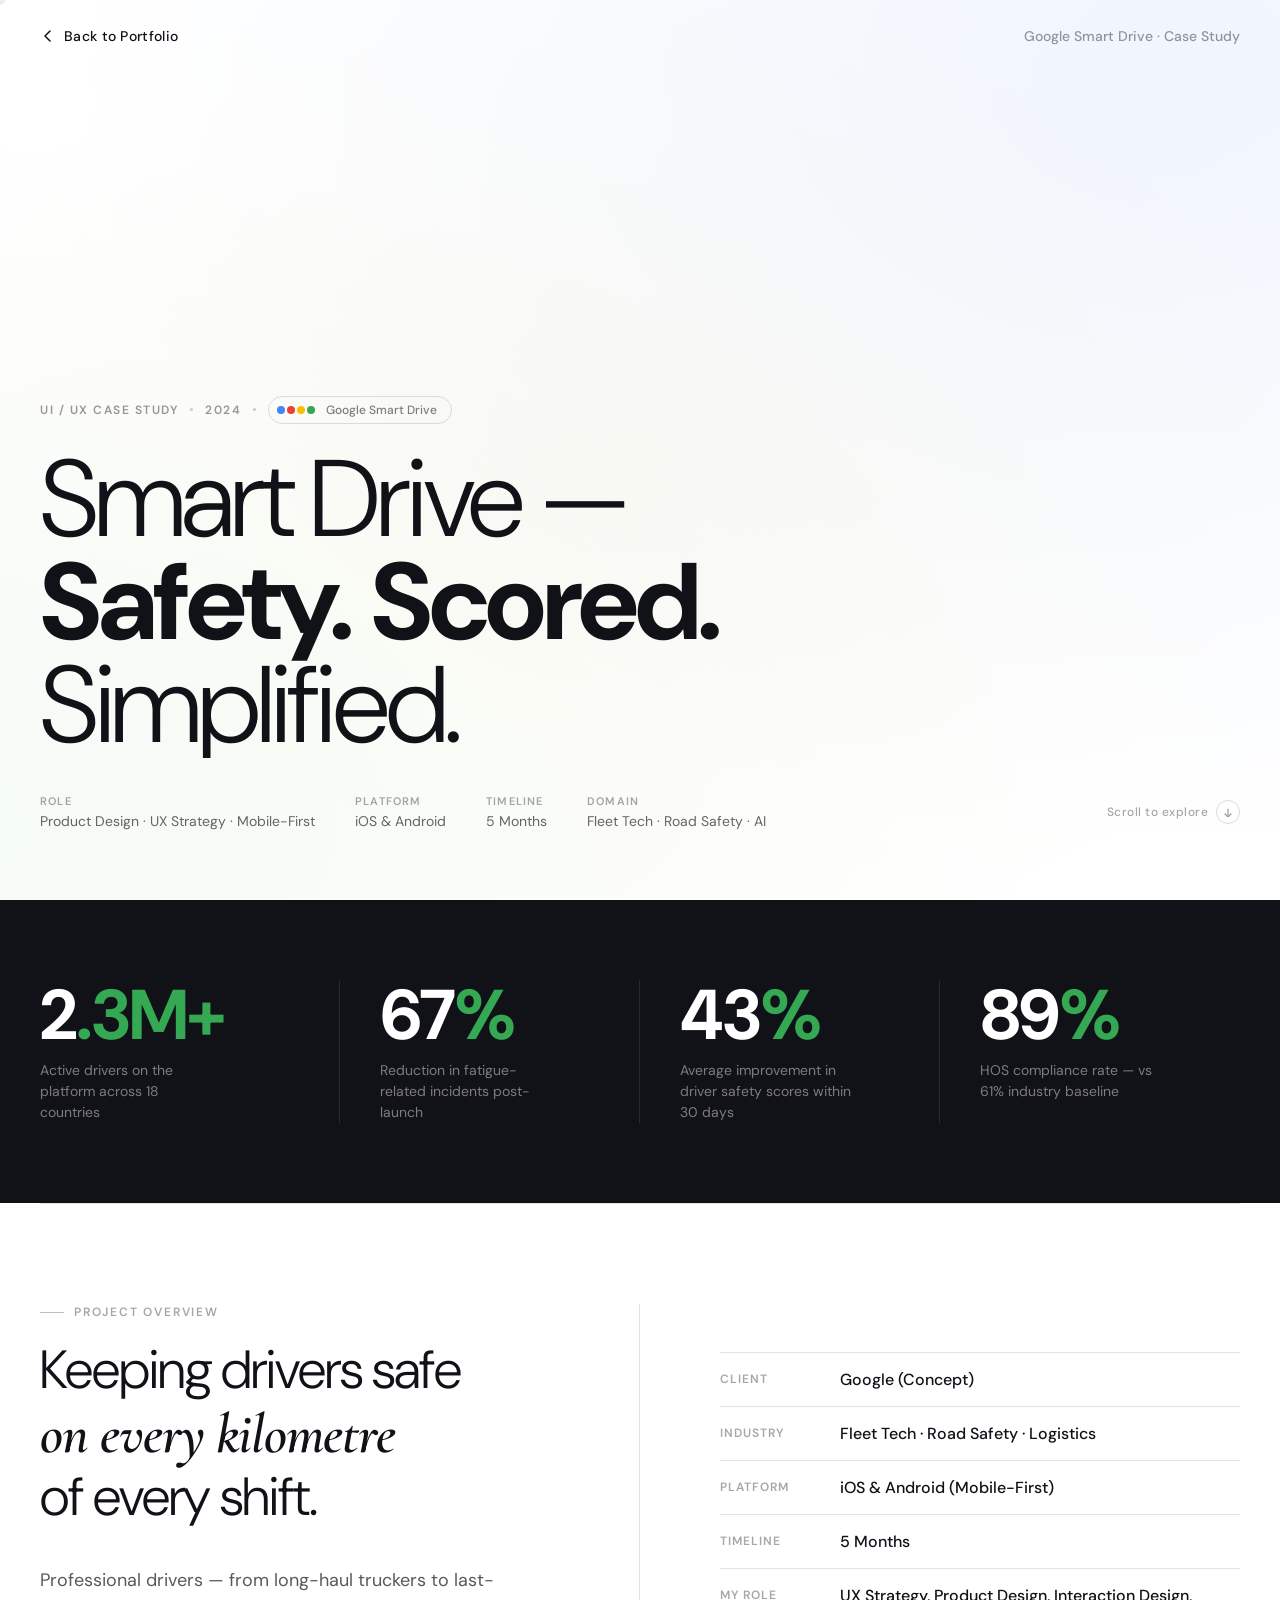
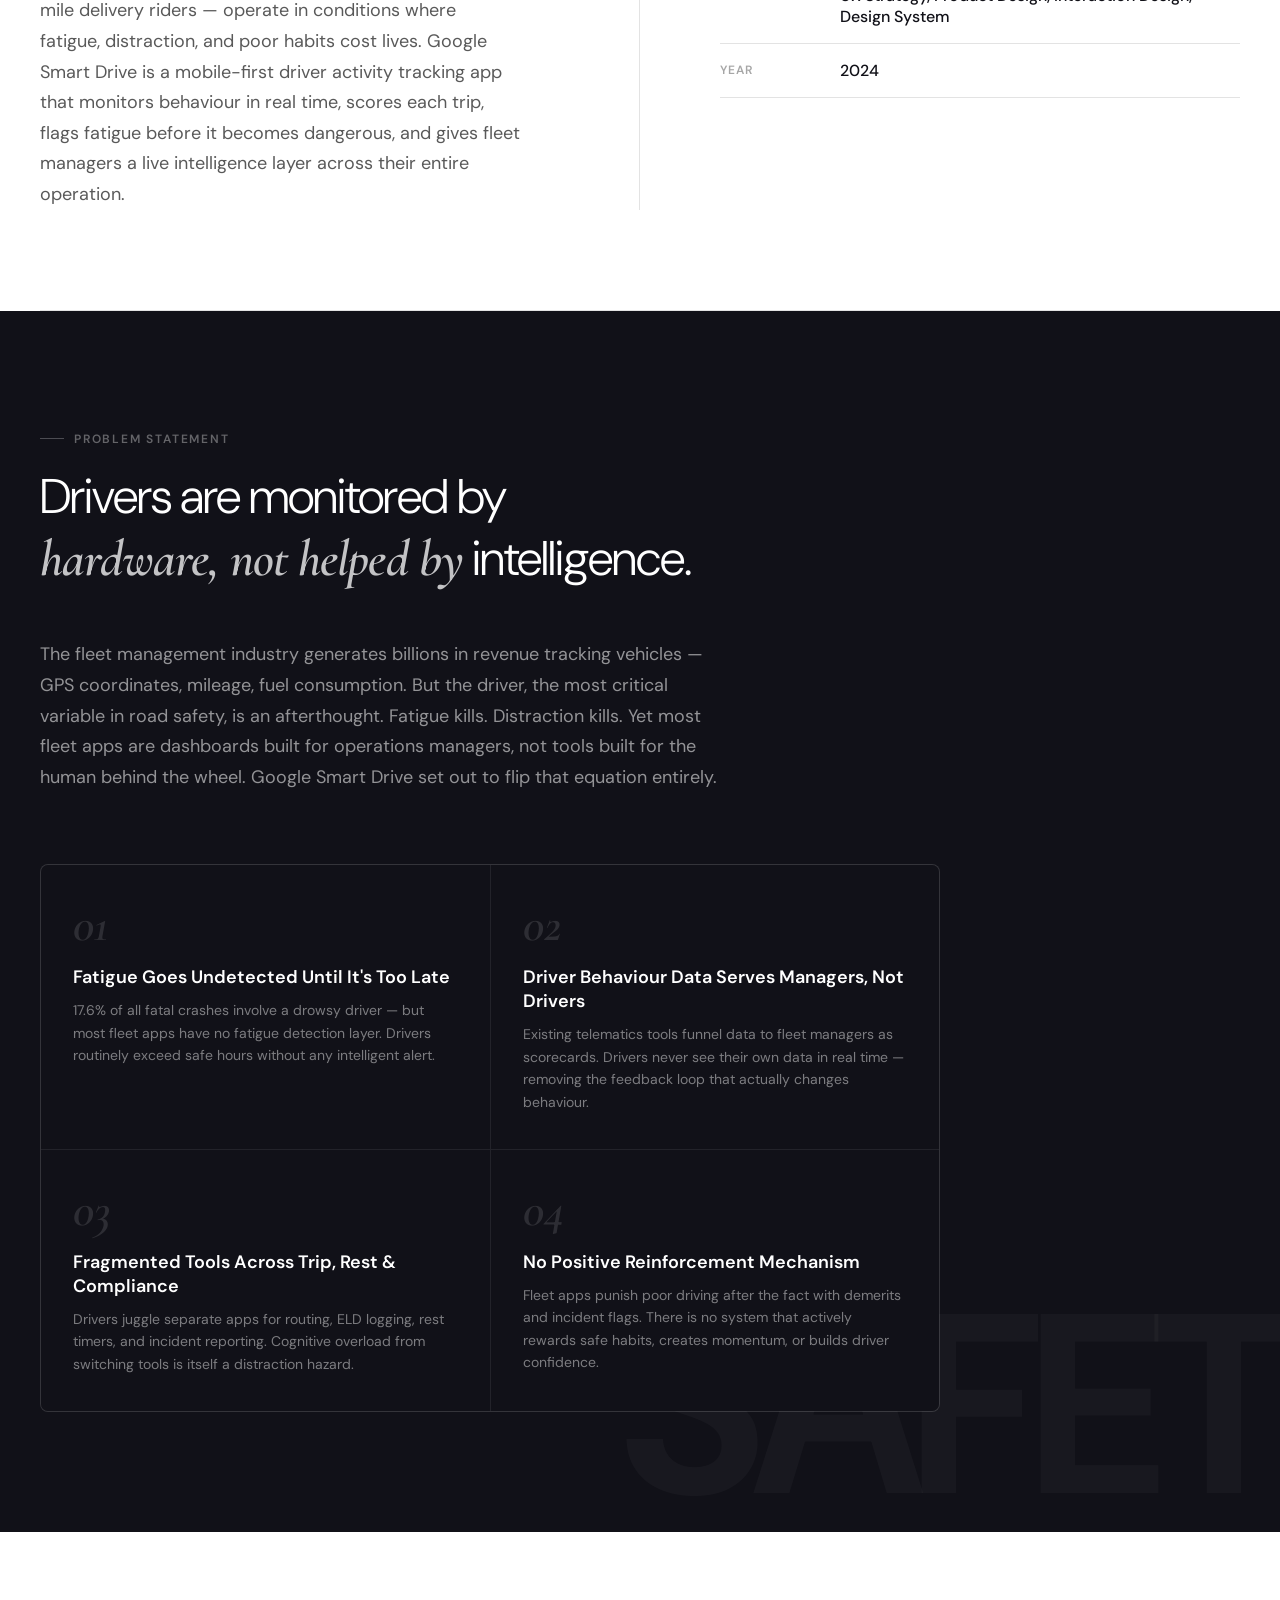
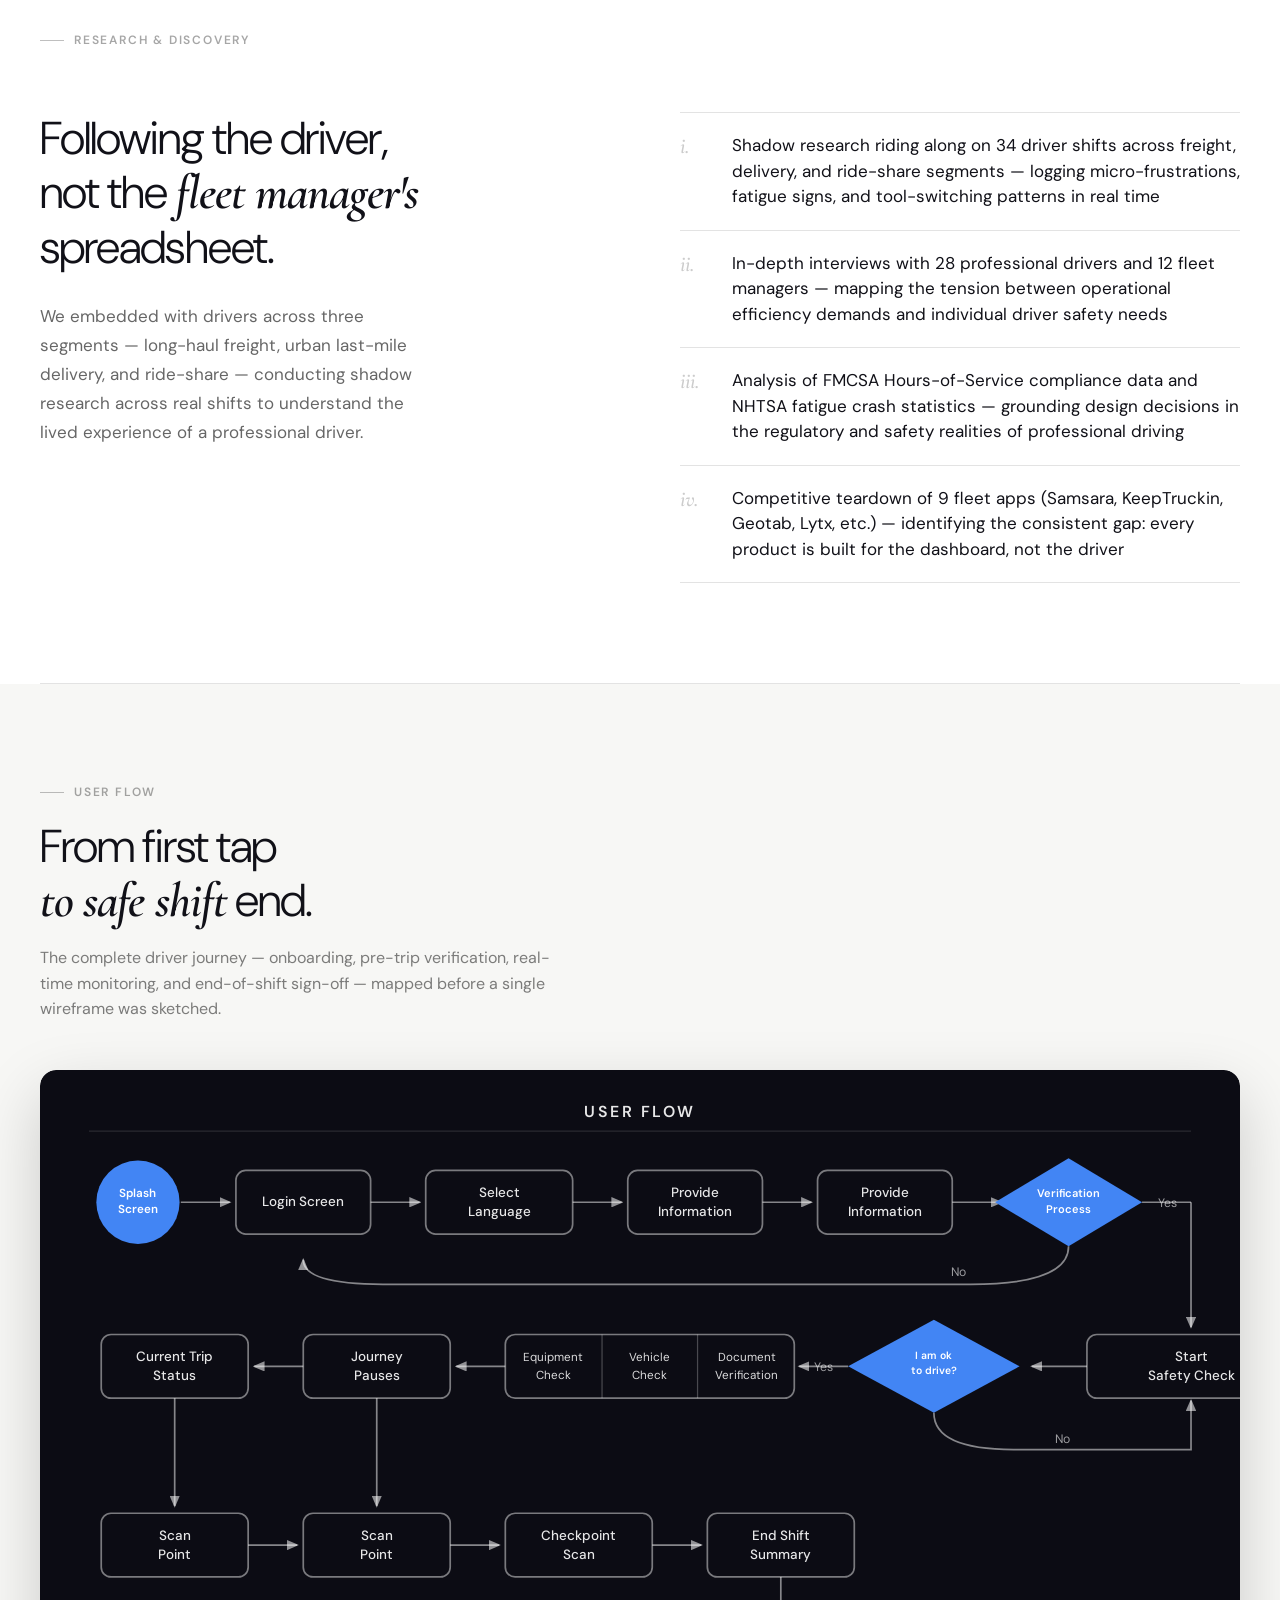
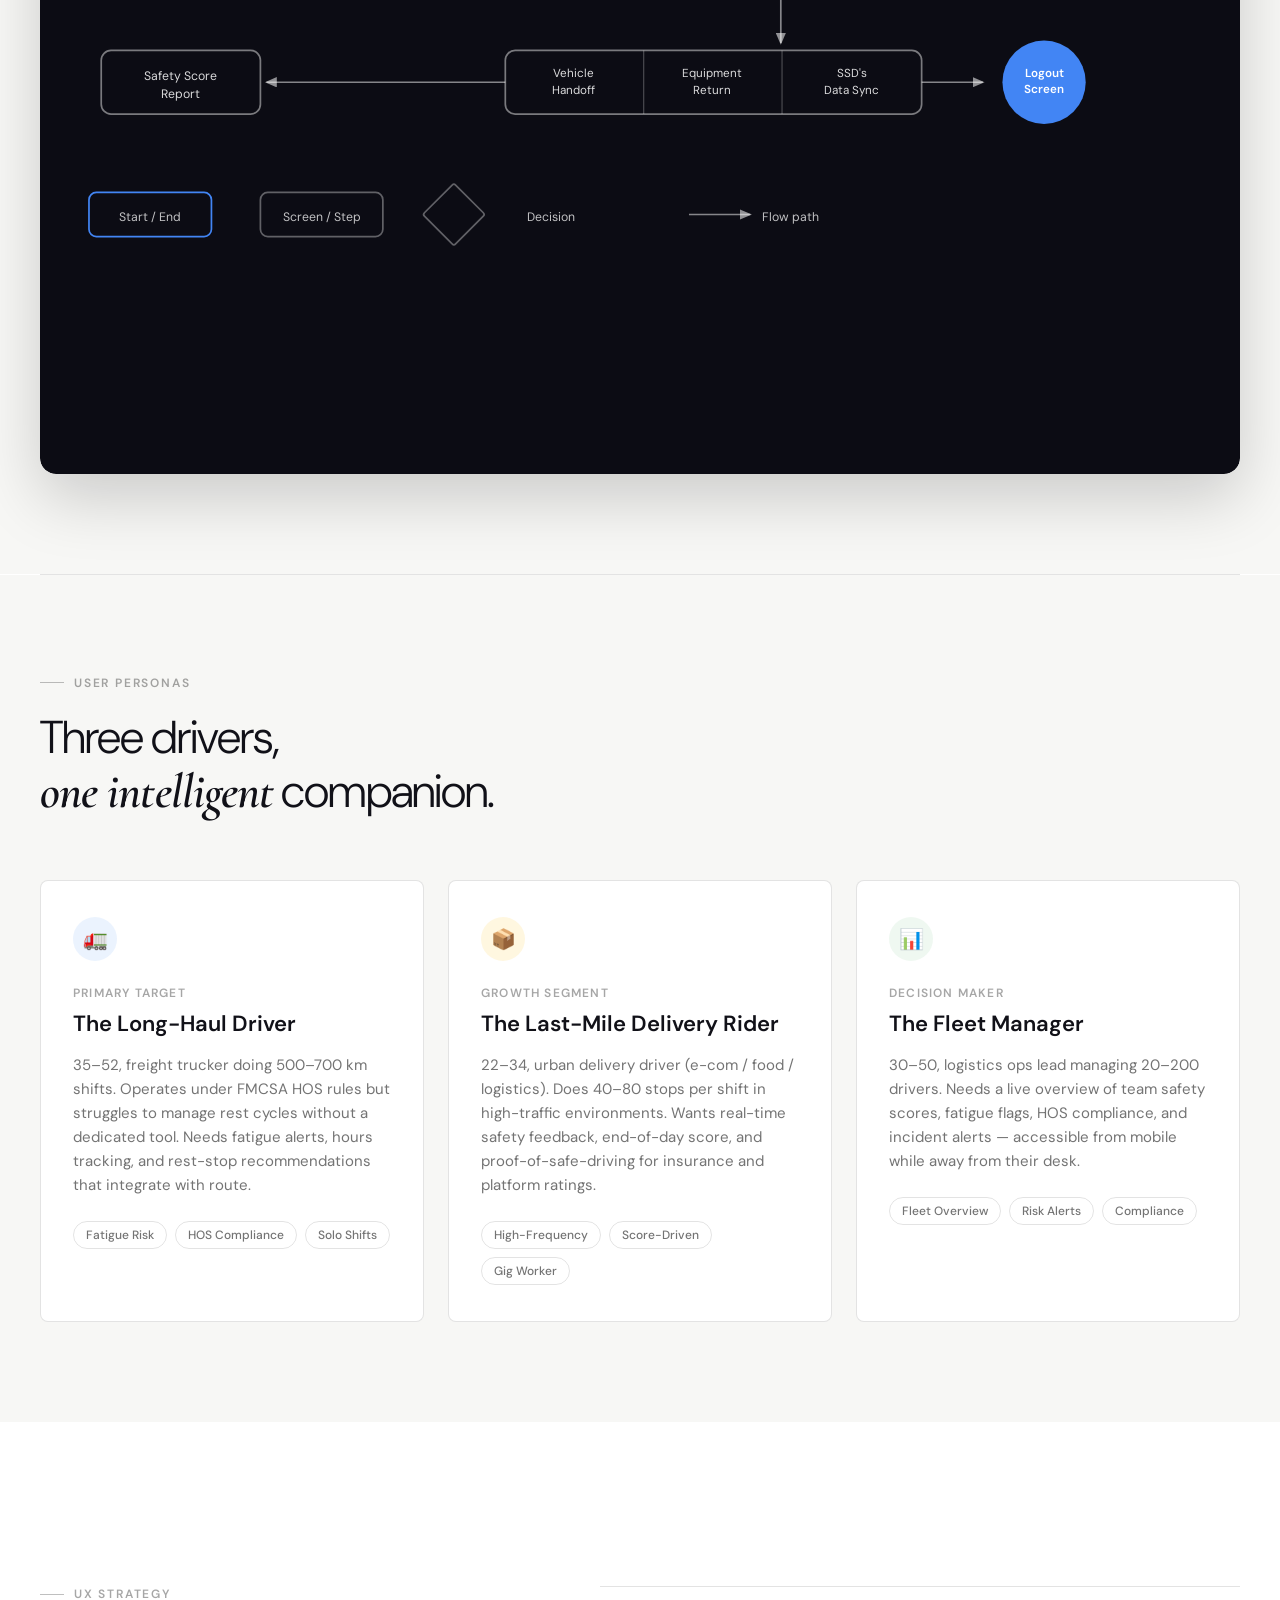
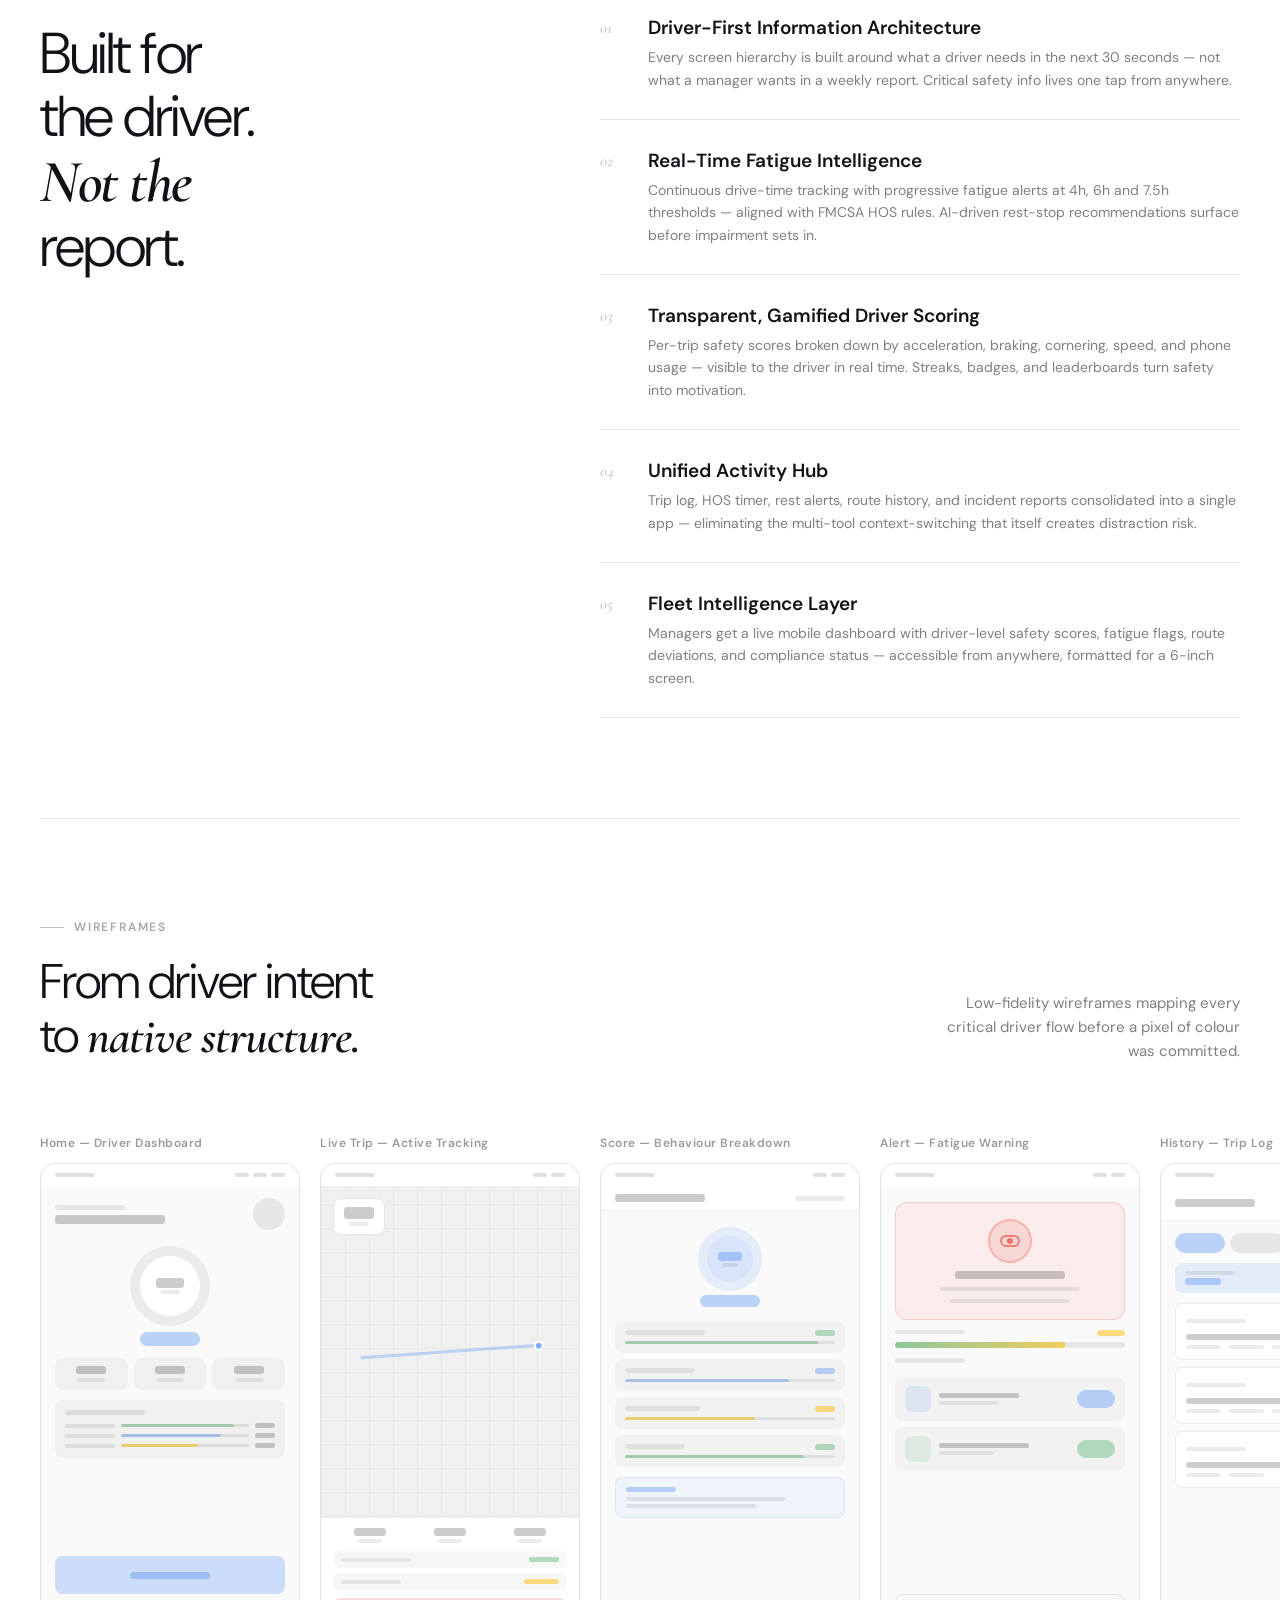
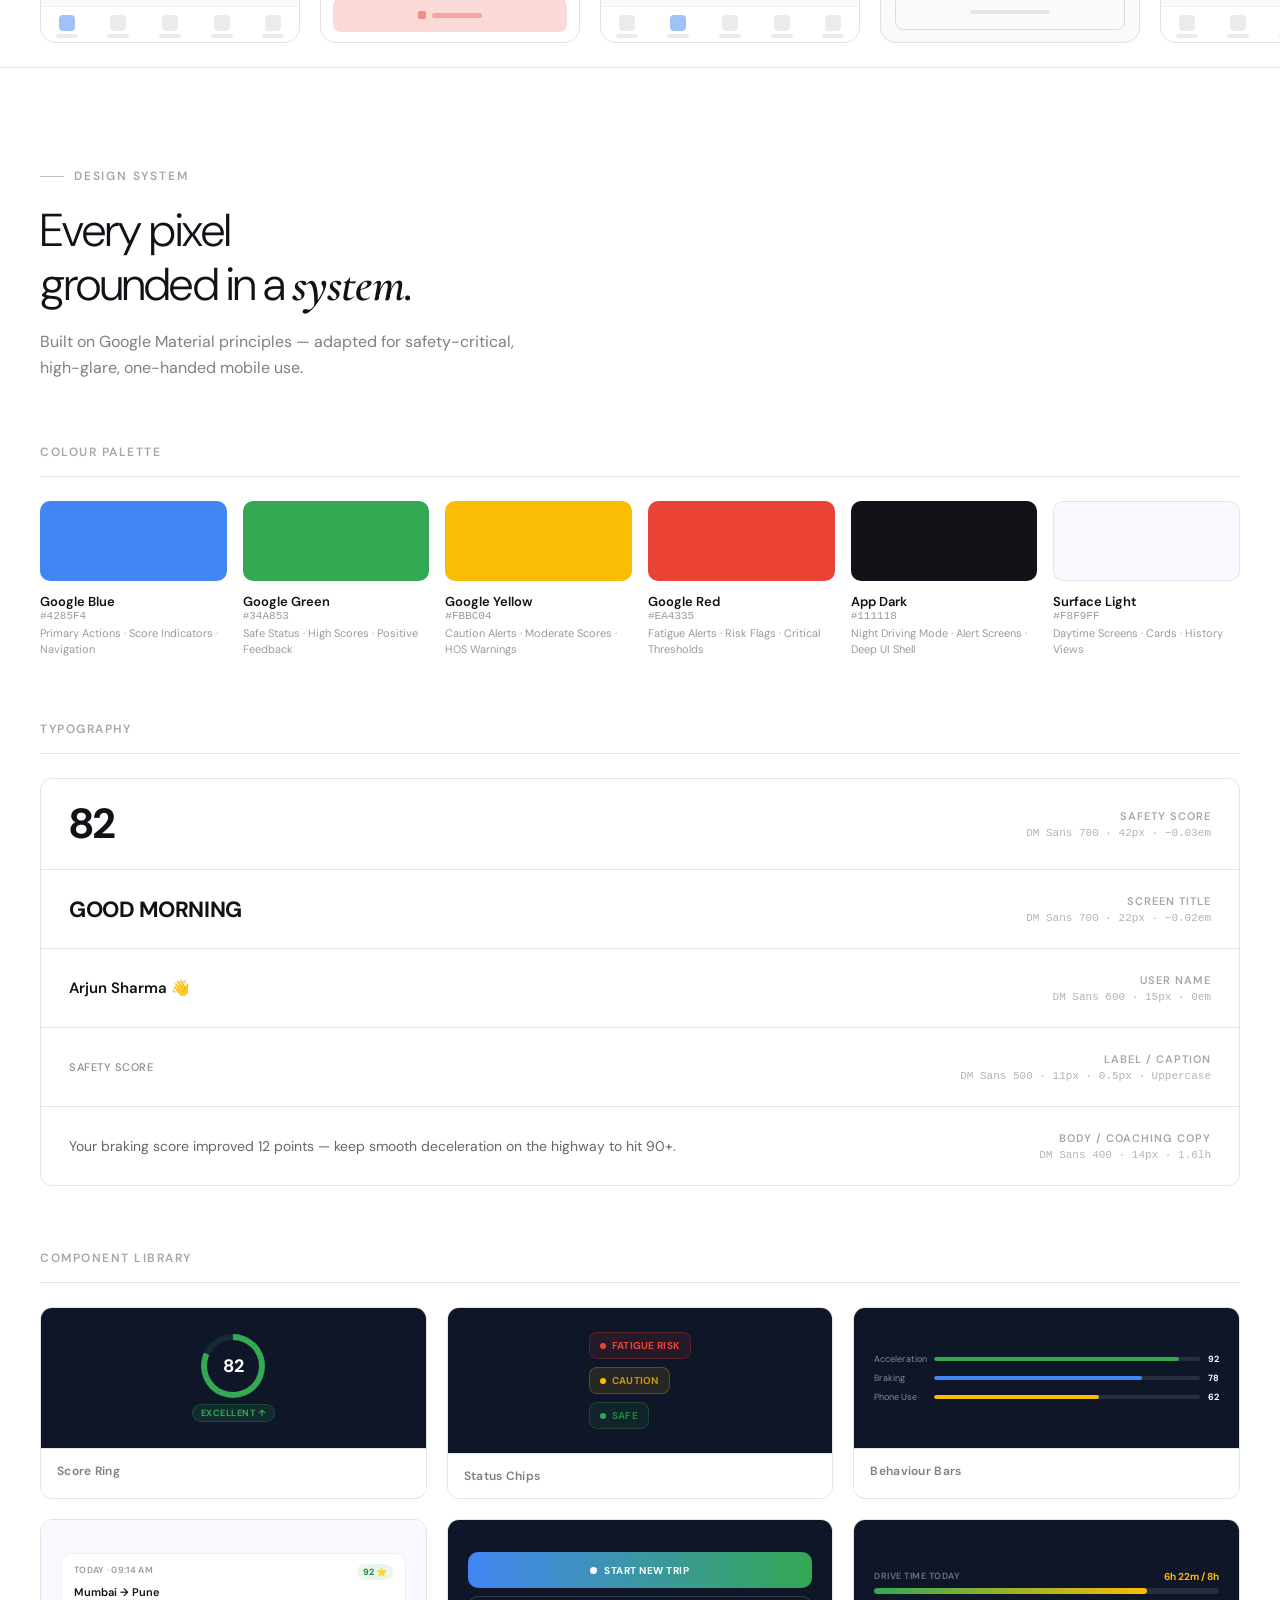
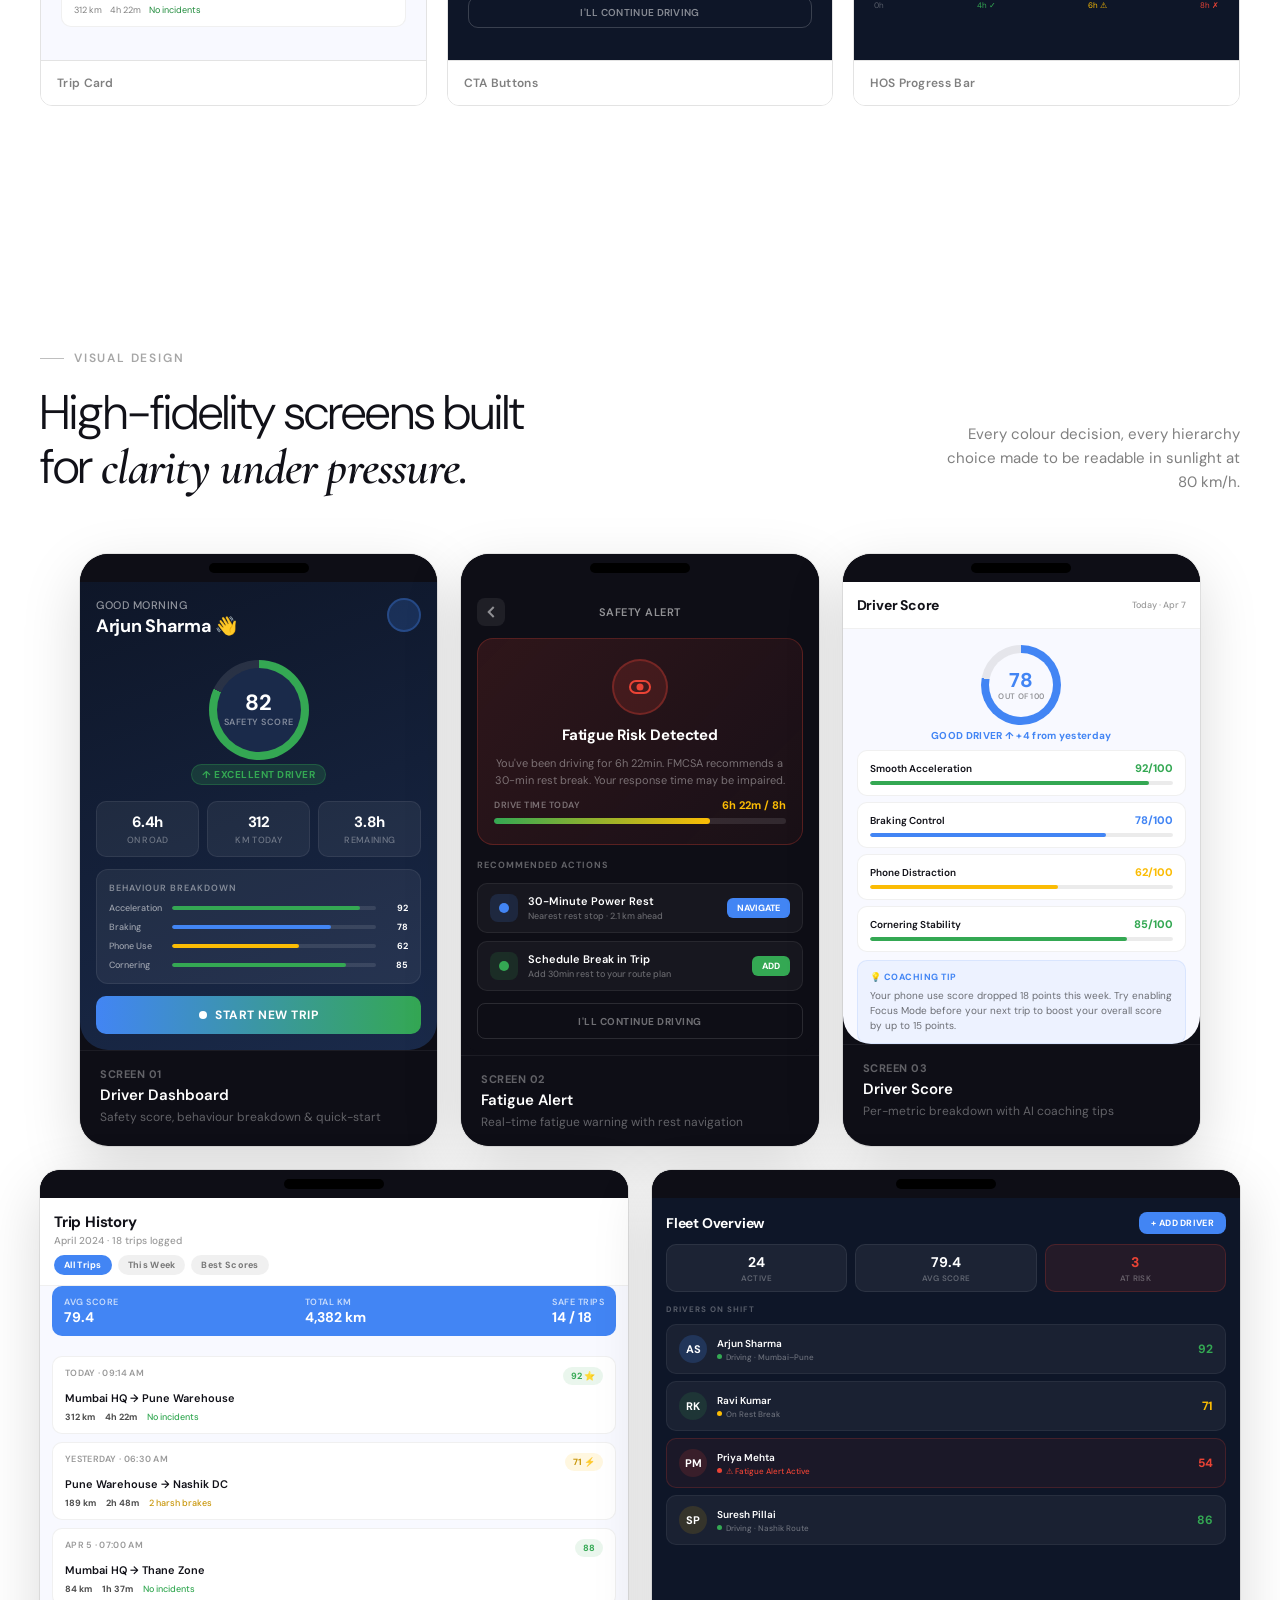
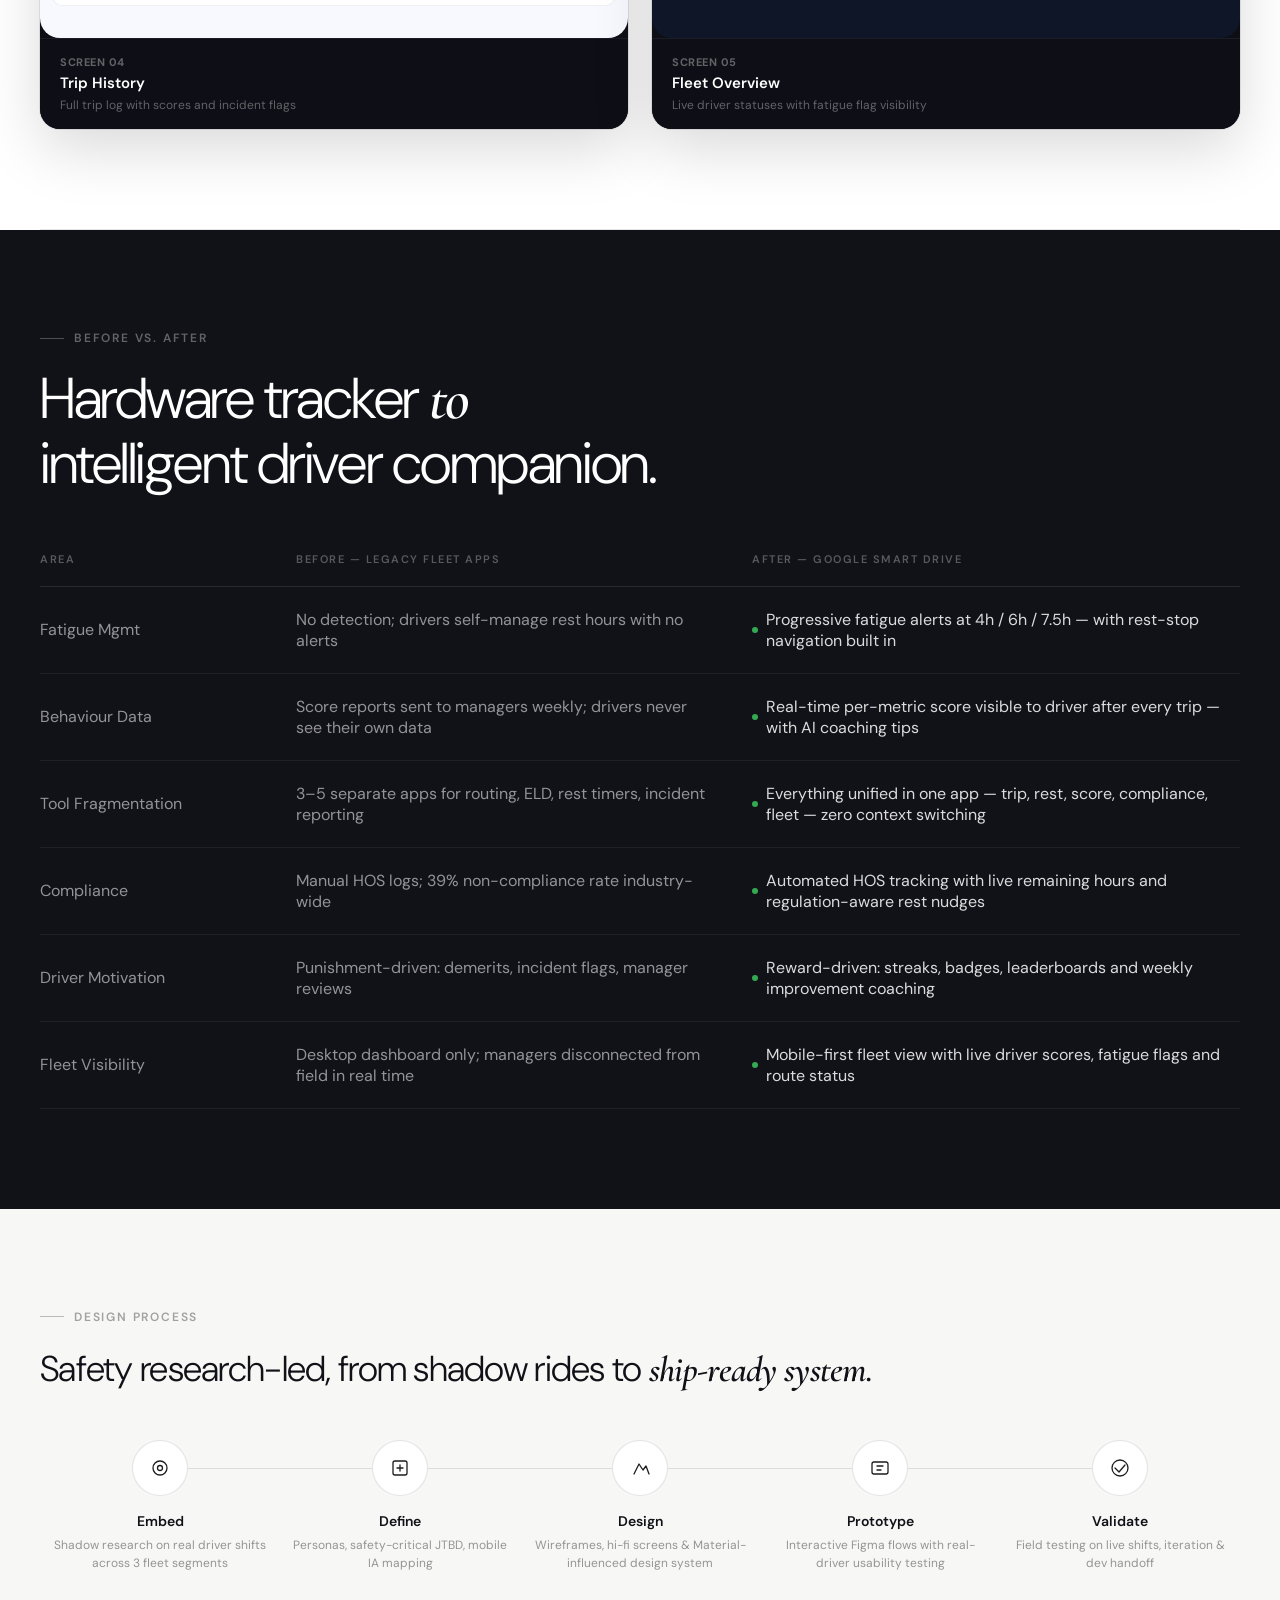
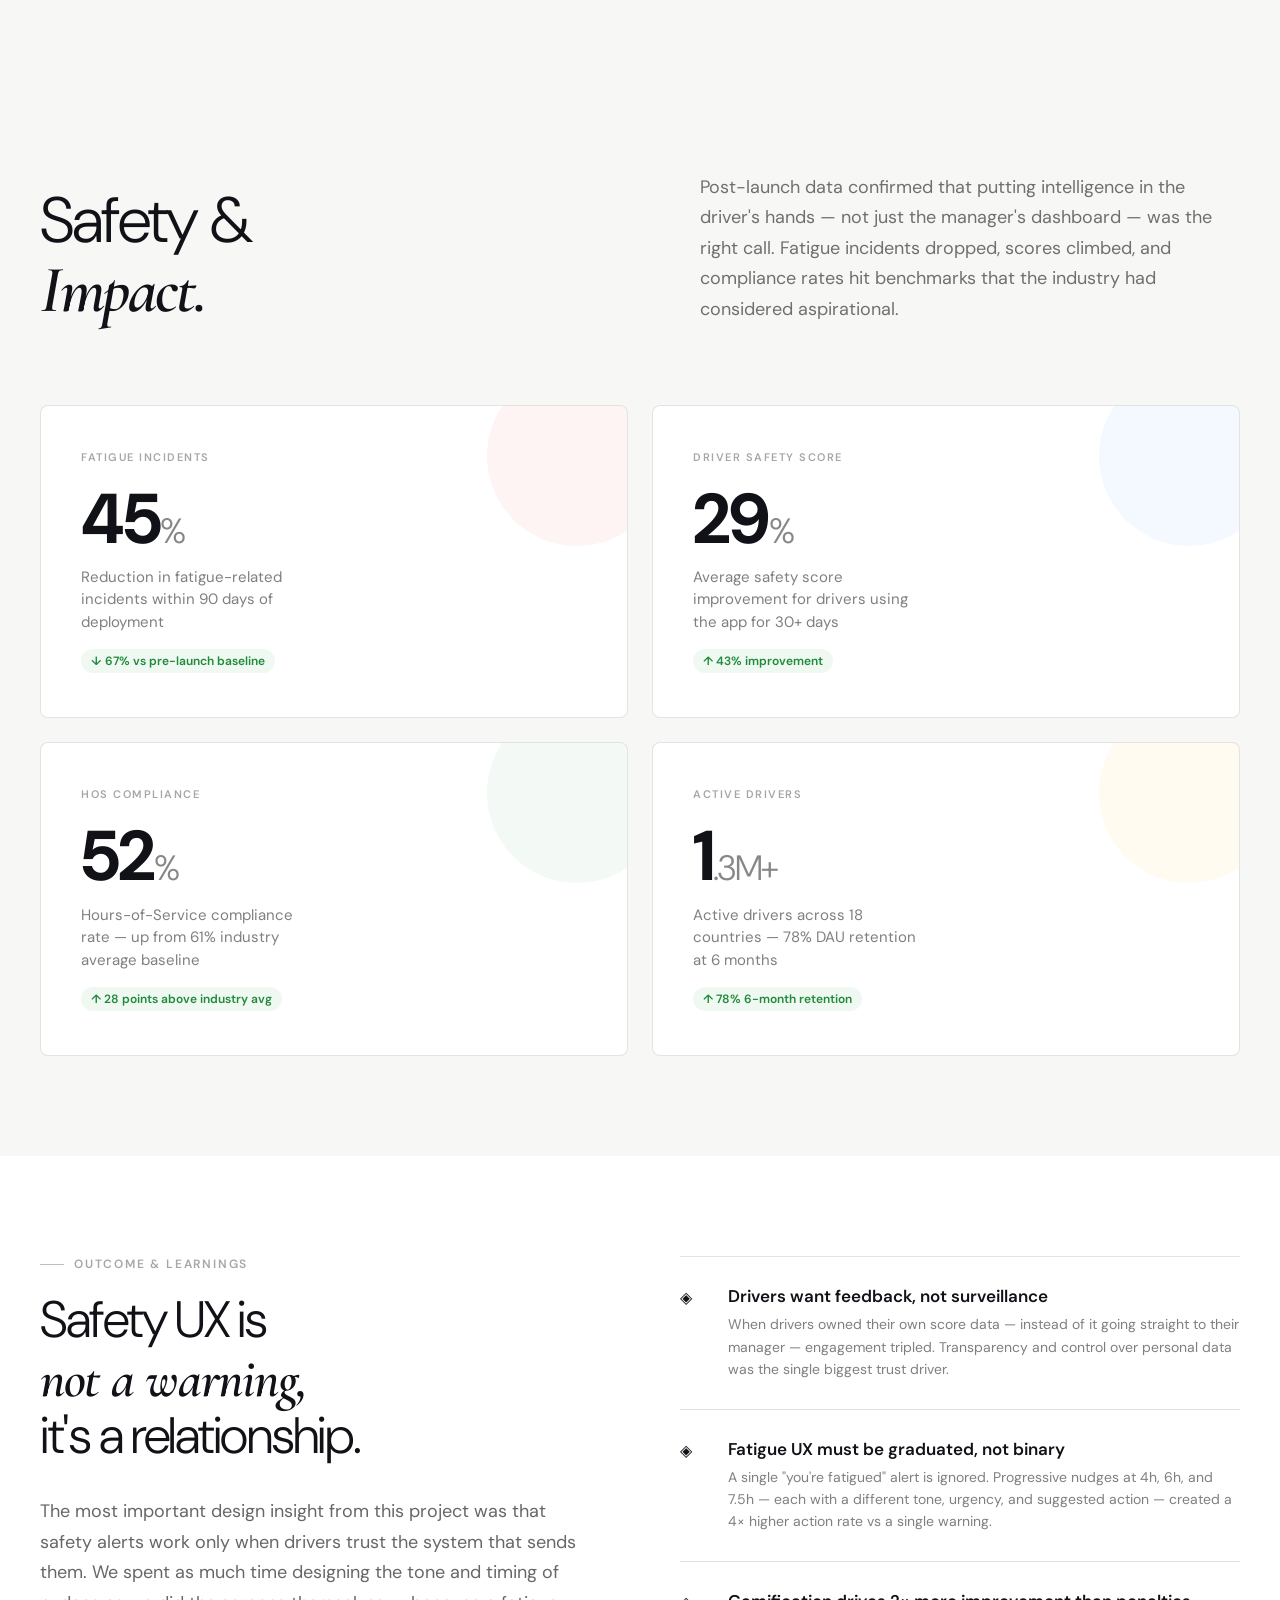
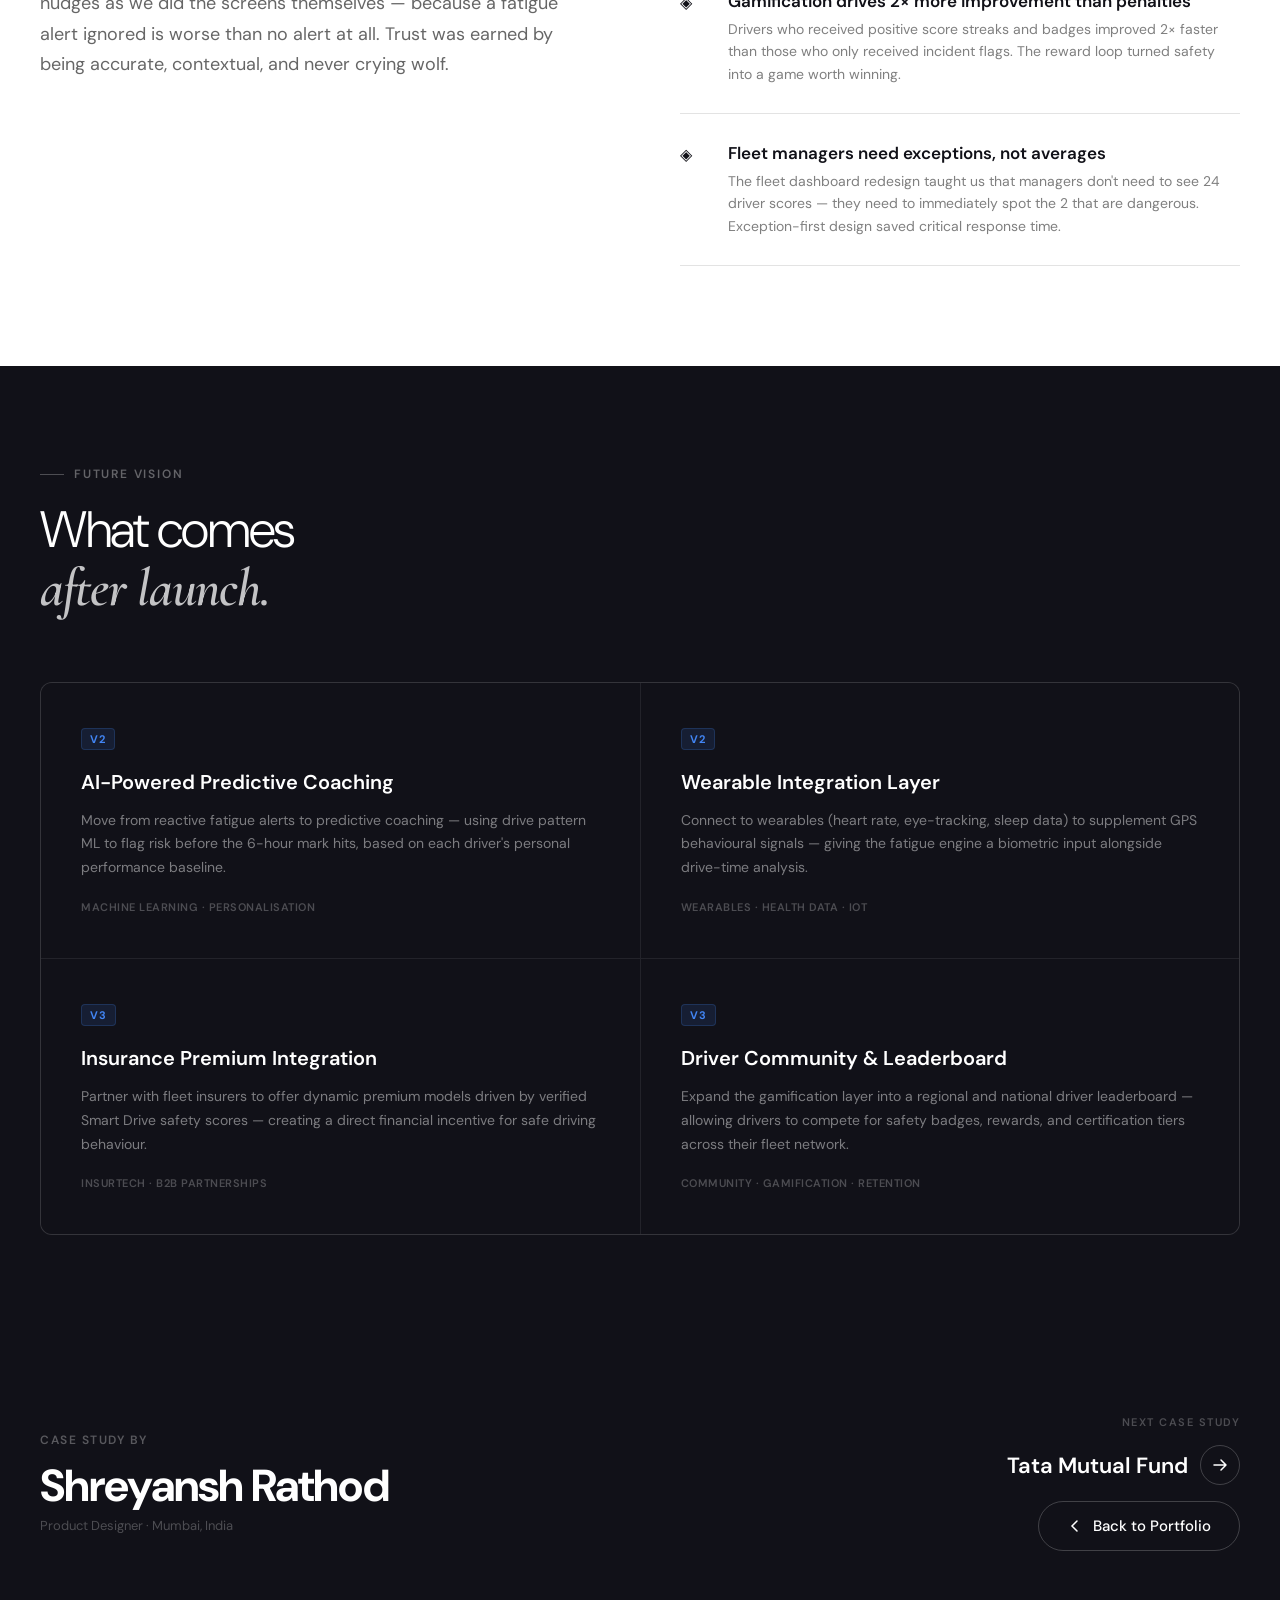
==== commit fecfae0e: "Responsive mobile overhaul — fluid layout + hamburger menu - Separate CSS files per page (index.css," ====
--- a/google-smart-drive-case-study.html
+++ b/google-smart-drive-case-study.html
@@ -204,120 +204,213 @@
 <!-- ═══ USER FLOW ═══ -->
 <section id="user-flow">
   <p class="s-label reveal">User Flow</p>
-  <h2 class="flow-heading reveal d1">Three journeys,<br><em>one intelligent</em> app.</h2>
-  <p class="flow-subhead reveal d2">Critical driver flows mapped before a single wireframe was sketched — ensuring every screen hierarchy served a real user need.</p>
-
-  <div class="flow-tabs reveal d3">
-    <button class="flow-tab-btn active" data-flow="0">Driver Dashboard</button>
-    <button class="flow-tab-btn" data-flow="1">Fatigue Alert</button>
-    <button class="flow-tab-btn" data-flow="2">Fleet Overview</button>
-  </div>
-
-  <!-- Flow 0: Driver Dashboard -->
-  <div class="flow-diagram active" data-flow="0">
-    <div class="flow-row">
-      <div class="flow-node flow-start">App Open</div>
-      <div class="flow-arrow"></div>
-      <div class="flow-node">Auth / Face ID</div>
-      <div class="flow-arrow"></div>
-      <div class="flow-node flow-highlight">Driver Dashboard</div>
-      <div class="flow-arrow"></div>
-      <div class="flow-node">Safety Score Ring</div>
-      <div class="flow-arrow"></div>
-      <div class="flow-node flow-end">Start New Trip</div>
-    </div>
-    <div class="flow-branch-row">
-      <div class="flow-branch-empty"></div>
-      <div class="flow-branch-empty"></div>
-      <div class="flow-branch-down"></div>
-      <div class="flow-branch-empty"></div>
-      <div class="flow-branch-empty"></div>
-    </div>
-    <div class="flow-row flow-sub">
-      <div class="flow-branch-empty"></div>
-      <div class="flow-branch-empty"></div>
-      <div class="flow-node flow-sub-node">Behaviour Breakdown</div>
-      <div class="flow-arrow-sub"></div>
-      <div class="flow-node flow-sub-node">Weekly Trends</div>
-      <div class="flow-arrow-sub"></div>
-      <div class="flow-node flow-sub-node">AI Coaching Tips</div>
-    </div>
-    <div class="flow-legend">
-      <span class="flow-leg-item"><span class="flow-leg-dot start"></span>Entry Point</span>
-      <span class="flow-leg-item"><span class="flow-leg-dot highlight"></span>Primary Screen</span>
-      <span class="flow-leg-item"><span class="flow-leg-dot end"></span>Key CTA</span>
-    </div>
-  </div>
-
-  <!-- Flow 1: Fatigue Alert -->
-  <div class="flow-diagram" data-flow="1">
-    <div class="flow-row">
-      <div class="flow-node flow-start">6h Drive Mark</div>
-      <div class="flow-arrow"></div>
-      <div class="flow-node">HOS Timer Trigger</div>
-      <div class="flow-arrow"></div>
-      <div class="flow-node flow-highlight flow-red">Fatigue Alert</div>
-      <div class="flow-arrow"></div>
-      <div class="flow-node">Rest Stop Options</div>
-      <div class="flow-arrow"></div>
-      <div class="flow-node flow-end">Navigate / Log</div>
-    </div>
-    <div class="flow-branch-row">
-      <div class="flow-branch-empty"></div>
-      <div class="flow-branch-empty"></div>
-      <div class="flow-branch-down"></div>
-      <div class="flow-branch-empty"></div>
-      <div class="flow-branch-empty"></div>
-    </div>
-    <div class="flow-row flow-sub">
-      <div class="flow-branch-empty"></div>
-      <div class="flow-branch-empty"></div>
-      <div class="flow-node flow-sub-node">Progressive Scale</div>
-      <div class="flow-arrow-sub"></div>
-      <div class="flow-node flow-sub-node">4h · 6h · 7.5h</div>
-      <div class="flow-arrow-sub"></div>
-      <div class="flow-node flow-sub-node">Override + Log</div>
-    </div>
-    <div class="flow-legend">
-      <span class="flow-leg-item"><span class="flow-leg-dot start"></span>Trigger Event</span>
-      <span class="flow-leg-item"><span class="flow-leg-dot red"></span>Critical Alert</span>
-      <span class="flow-leg-item"><span class="flow-leg-dot end"></span>Resolution Action</span>
-    </div>
-  </div>
-
-  <!-- Flow 2: Fleet Overview -->
-  <div class="flow-diagram" data-flow="2">
-    <div class="flow-row">
-      <div class="flow-node flow-start">Manager Login</div>
-      <div class="flow-arrow"></div>
-      <div class="flow-node flow-highlight">Fleet Dashboard</div>
-      <div class="flow-arrow"></div>
-      <div class="flow-node">Driver List</div>
-      <div class="flow-arrow"></div>
-      <div class="flow-node">Driver Detail</div>
-      <div class="flow-arrow"></div>
-      <div class="flow-node flow-end">Send Alert</div>
-    </div>
-    <div class="flow-branch-row">
-      <div class="flow-branch-empty"></div>
-      <div class="flow-branch-down"></div>
-      <div class="flow-branch-empty"></div>
-      <div class="flow-branch-empty"></div>
-      <div class="flow-branch-empty"></div>
-    </div>
-    <div class="flow-row flow-sub">
-      <div class="flow-branch-empty"></div>
-      <div class="flow-node flow-sub-node">Live Safety Scores</div>
-      <div class="flow-arrow-sub"></div>
-      <div class="flow-node flow-sub-node">Fatigue Flags</div>
-      <div class="flow-arrow-sub"></div>
-      <div class="flow-node flow-sub-node">HOS Compliance</div>
-    </div>
-    <div class="flow-legend">
-      <span class="flow-leg-item"><span class="flow-leg-dot start"></span>Entry Point</span>
-      <span class="flow-leg-item"><span class="flow-leg-dot highlight"></span>Primary Screen</span>
-      <span class="flow-leg-item"><span class="flow-leg-dot end"></span>Key Action</span>
-    </div>
+  <h2 class="flow-heading reveal d1">From first tap<br><em>to safe shift</em> end.</h2>
+  <p class="flow-subhead reveal d2">The complete driver journey — onboarding, pre-trip verification, real-time monitoring, and end-of-shift sign-off — mapped before a single wireframe was sketched.</p>
+
+  <div class="flow-svg-wrap reveal d3">
+    <svg xmlns="http://www.w3.org/2000/svg" viewBox="0 0 980 820" width="100%" style="display:block;border-radius:16px;background:#0c0c14;">
+      <defs>
+        <marker id="arr" markerWidth="7" markerHeight="6" refX="6" refY="3" orient="auto">
+          <polygon points="0 0, 7 3, 0 6" fill="rgba(255,255,255,0.55)"/>
+        </marker>
+        <marker id="arr-blue" markerWidth="7" markerHeight="6" refX="6" refY="3" orient="auto">
+          <polygon points="0 0, 7 3, 0 6" fill="#4285F4"/>
+        </marker>
+      </defs>
+
+      <!-- Title bar -->
+      <text x="490" y="38" text-anchor="middle" font-family="DM Sans, sans-serif" font-size="13" font-weight="600" fill="rgba(255,255,255,0.9)" letter-spacing="2">USER FLOW</text>
+      <line x1="40" y1="50" x2="940" y2="50" stroke="rgba(255,255,255,0.12)" stroke-width="1"/>
+
+      <!-- ── ROW 1: Splash → Onboarding strip ── -->
+      <!-- Splash Screen (filled blue circle) -->
+      <circle cx="80" cy="108" r="34" fill="#4285F4"/>
+      <text x="80" y="104" text-anchor="middle" font-family="DM Sans, sans-serif" font-size="9.5" fill="#fff" font-weight="600">Splash</text>
+      <text x="80" y="117" text-anchor="middle" font-family="DM Sans, sans-serif" font-size="9.5" fill="#fff" font-weight="600">Screen</text>
+
+      <!-- Arrow: Splash → Login -->
+      <line x1="115" y1="108" x2="155" y2="108" stroke="rgba(255,255,255,0.5)" stroke-width="1.4" marker-end="url(#arr)"/>
+
+      <!-- Login Screen -->
+      <rect x="160" y="82" width="110" height="52" rx="8" fill="none" stroke="rgba(255,255,255,0.45)" stroke-width="1.4"/>
+      <text x="215" y="111" text-anchor="middle" font-family="DM Sans, sans-serif" font-size="11" fill="rgba(255,255,255,0.9)" font-weight="500">Login Screen</text>
+
+      <!-- Arrow: Login → Select Language -->
+      <line x1="270" y1="108" x2="310" y2="108" stroke="rgba(255,255,255,0.5)" stroke-width="1.4" marker-end="url(#arr)"/>
+
+      <!-- Select Language -->
+      <rect x="315" y="82" width="120" height="52" rx="8" fill="none" stroke="rgba(255,255,255,0.45)" stroke-width="1.4"/>
+      <text x="375" y="104" text-anchor="middle" font-family="DM Sans, sans-serif" font-size="11" fill="rgba(255,255,255,0.9)" font-weight="500">Select</text>
+      <text x="375" y="119" text-anchor="middle" font-family="DM Sans, sans-serif" font-size="11" fill="rgba(255,255,255,0.9)" font-weight="500">Language</text>
+
+      <!-- Arrow: Select Lang → Provide Info -->
+      <line x1="435" y1="108" x2="475" y2="108" stroke="rgba(255,255,255,0.5)" stroke-width="1.4" marker-end="url(#arr)"/>
+
+      <!-- Provide Info 1 -->
+      <rect x="480" y="82" width="110" height="52" rx="8" fill="none" stroke="rgba(255,255,255,0.45)" stroke-width="1.4"/>
+      <text x="535" y="104" text-anchor="middle" font-family="DM Sans, sans-serif" font-size="11" fill="rgba(255,255,255,0.9)" font-weight="500">Provide</text>
+      <text x="535" y="119" text-anchor="middle" font-family="DM Sans, sans-serif" font-size="11" fill="rgba(255,255,255,0.9)" font-weight="500">Information</text>
+
+      <!-- Arrow: Provide Info 1 → Provide Info 2 -->
+      <line x1="590" y1="108" x2="630" y2="108" stroke="rgba(255,255,255,0.5)" stroke-width="1.4" marker-end="url(#arr)"/>
+
+      <!-- Provide Info 2 -->
+      <rect x="635" y="82" width="110" height="52" rx="8" fill="none" stroke="rgba(255,255,255,0.45)" stroke-width="1.4"/>
+      <text x="690" y="104" text-anchor="middle" font-family="DM Sans, sans-serif" font-size="11" fill="rgba(255,255,255,0.9)" font-weight="500">Provide</text>
+      <text x="690" y="119" text-anchor="middle" font-family="DM Sans, sans-serif" font-size="11" fill="rgba(255,255,255,0.9)" font-weight="500">Information</text>
+
+      <!-- Arrow: Provide Info 2 → Verification Diamond -->
+      <line x1="745" y1="108" x2="785" y2="108" stroke="rgba(255,255,255,0.5)" stroke-width="1.4" marker-end="url(#arr)"/>
+
+      <!-- Verification Process (diamond) -->
+      <polygon points="840,72 900,108 840,144 780,108" fill="#4285F4"/>
+      <text x="840" y="104" text-anchor="middle" font-family="DM Sans, sans-serif" font-size="9" fill="#fff" font-weight="600">Verification</text>
+      <text x="840" y="117" text-anchor="middle" font-family="DM Sans, sans-serif" font-size="9" fill="#fff" font-weight="600">Process</text>
+
+      <!-- "No" branch → back to Login (arc down-left) -->
+      <path d="M840,144 Q840,175 760,175 Q680,175 600,175 Q520,175 440,175 Q360,175 280,175 Q215,175 215,155" fill="none" stroke="rgba(255,255,255,0.5)" stroke-width="1.4" marker-end="url(#arr)"/>
+      <text x="750" y="168" text-anchor="middle" font-family="DM Sans, sans-serif" font-size="10" fill="rgba(255,255,255,0.6)">No</text>
+
+      <!-- "Yes" label on right side of diamond -->
+      <text x="913" y="112" font-family="DM Sans, sans-serif" font-size="10" fill="rgba(255,255,255,0.6)">Yes</text>
+      <!-- Arrow right from diamond to "Start Safety Check" -->
+      <line x1="900" y1="108" x2="940" y2="108" stroke="rgba(255,255,255,0.5)" stroke-width="1.4"/>
+      <!-- Bend down to row 2 -->
+      <line x1="940" y1="108" x2="940" y2="210" stroke="rgba(255,255,255,0.5)" stroke-width="1.4" marker-end="url(#arr)"/>
+
+      <!-- ── ROW 2: Safety Check flow ── -->
+      <!-- Start Safety Check -->
+      <rect x="855" y="216" width="170" height="52" rx="8" fill="none" stroke="rgba(255,255,255,0.45)" stroke-width="1.4"/>
+      <text x="940" y="238" text-anchor="middle" font-family="DM Sans, sans-serif" font-size="11" fill="rgba(255,255,255,0.9)" font-weight="500">Start</text>
+      <text x="940" y="253" text-anchor="middle" font-family="DM Sans, sans-serif" font-size="11" fill="rgba(255,255,255,0.9)" font-weight="500">Safety Check</text>
+
+      <!-- Arrow left from safety check to "ok to drive" diamond -->
+      <line x1="855" y1="242" x2="810" y2="242" stroke="rgba(255,255,255,0.5)" stroke-width="1.4" marker-end="url(#arr)"/>
+
+      <!-- "I am ok to drive" diamond -->
+      <polygon points="730,204 800,242 730,280 660,242" fill="#4285F4"/>
+      <text x="730" y="236" text-anchor="middle" font-family="DM Sans, sans-serif" font-size="8.5" fill="#fff" font-weight="600">I am ok</text>
+      <text x="730" y="248" text-anchor="middle" font-family="DM Sans, sans-serif" font-size="8.5" fill="#fff" font-weight="600">to drive?</text>
+
+      <!-- "No" branch from ok-to-drive → back to Start Safety Check (arc up) -->
+      <path d="M730,280 Q730,310 795,310 Q860,310 940,310 Q940,270 940,270" fill="none" stroke="rgba(255,255,255,0.5)" stroke-width="1.4" marker-end="url(#arr)"/>
+      <text x="835" y="305" text-anchor="middle" font-family="DM Sans, sans-serif" font-size="10" fill="rgba(255,255,255,0.6)">No</text>
+
+      <!-- "Yes" label -->
+      <text x="648" y="246" text-anchor="end" font-family="DM Sans, sans-serif" font-size="10" fill="rgba(255,255,255,0.6)">Yes</text>
+      <!-- Arrow left from diamond -->
+      <line x1="660" y1="242" x2="620" y2="242" stroke="rgba(255,255,255,0.5)" stroke-width="1.4" marker-end="url(#arr)"/>
+
+      <!-- Equipment / Vehicle / Document check (triple-split rect) -->
+      <rect x="380" y="216" width="236" height="52" rx="8" fill="none" stroke="rgba(255,255,255,0.45)" stroke-width="1.4"/>
+      <line x1="459" y1="216" x2="459" y2="268" stroke="rgba(255,255,255,0.25)" stroke-width="1"/>
+      <line x1="537" y1="216" x2="537" y2="268" stroke="rgba(255,255,255,0.25)" stroke-width="1"/>
+      <text x="419" y="238" text-anchor="middle" font-family="DM Sans, sans-serif" font-size="9.5" fill="rgba(255,255,255,0.85)">Equipment</text>
+      <text x="419" y="252" text-anchor="middle" font-family="DM Sans, sans-serif" font-size="9.5" fill="rgba(255,255,255,0.85)">Check</text>
+      <text x="498" y="238" text-anchor="middle" font-family="DM Sans, sans-serif" font-size="9.5" fill="rgba(255,255,255,0.85)">Vehicle</text>
+      <text x="498" y="252" text-anchor="middle" font-family="DM Sans, sans-serif" font-size="9.5" fill="rgba(255,255,255,0.85)">Check</text>
+      <text x="577" y="238" text-anchor="middle" font-family="DM Sans, sans-serif" font-size="9.5" fill="rgba(255,255,255,0.85)">Document</text>
+      <text x="577" y="252" text-anchor="middle" font-family="DM Sans, sans-serif" font-size="9.5" fill="rgba(255,255,255,0.85)">Verification</text>
+
+      <!-- Arrow left from equipment block -->
+      <line x1="380" y1="242" x2="340" y2="242" stroke="rgba(255,255,255,0.5)" stroke-width="1.4" marker-end="url(#arr)"/>
+
+      <!-- Journey Pauses -->
+      <rect x="215" y="216" width="120" height="52" rx="8" fill="none" stroke="rgba(255,255,255,0.45)" stroke-width="1.4"/>
+      <text x="275" y="238" text-anchor="middle" font-family="DM Sans, sans-serif" font-size="11" fill="rgba(255,255,255,0.9)" font-weight="500">Journey</text>
+      <text x="275" y="253" text-anchor="middle" font-family="DM Sans, sans-serif" font-size="11" fill="rgba(255,255,255,0.9)" font-weight="500">Pauses</text>
+
+      <!-- Arrow left from Journey Pauses -->
+      <line x1="215" y1="242" x2="175" y2="242" stroke="rgba(255,255,255,0.5)" stroke-width="1.4" marker-end="url(#arr)"/>
+
+      <!-- Current Trip Status -->
+      <rect x="50" y="216" width="120" height="52" rx="8" fill="none" stroke="rgba(255,255,255,0.45)" stroke-width="1.4"/>
+      <text x="110" y="238" text-anchor="middle" font-family="DM Sans, sans-serif" font-size="11" fill="rgba(255,255,255,0.9)" font-weight="500">Current Trip</text>
+      <text x="110" y="253" text-anchor="middle" font-family="DM Sans, sans-serif" font-size="11" fill="rgba(255,255,255,0.9)" font-weight="500">Status</text>
+
+      <!-- Vertical arrow down from Current Trip -->
+      <line x1="110" y1="268" x2="110" y2="356" stroke="rgba(255,255,255,0.5)" stroke-width="1.4" marker-end="url(#arr)"/>
+
+      <!-- ── ROW 3: Scan flow strip ── -->
+      <!-- Scan Point 1 -->
+      <rect x="50" y="362" width="120" height="52" rx="8" fill="none" stroke="rgba(255,255,255,0.45)" stroke-width="1.4"/>
+      <text x="110" y="384" text-anchor="middle" font-family="DM Sans, sans-serif" font-size="11" fill="rgba(255,255,255,0.9)" font-weight="500">Scan</text>
+      <text x="110" y="399" text-anchor="middle" font-family="DM Sans, sans-serif" font-size="11" fill="rgba(255,255,255,0.9)" font-weight="500">Point</text>
+
+      <!-- Arrow right: Scan → Scan Point 2 -->
+      <line x1="170" y1="388" x2="210" y2="388" stroke="rgba(255,255,255,0.5)" stroke-width="1.4" marker-end="url(#arr)"/>
+
+      <!-- Scan Point 2 -->
+      <rect x="215" y="362" width="120" height="52" rx="8" fill="none" stroke="rgba(255,255,255,0.45)" stroke-width="1.4"/>
+      <text x="275" y="384" text-anchor="middle" font-family="DM Sans, sans-serif" font-size="11" fill="rgba(255,255,255,0.9)" font-weight="500">Scan</text>
+      <text x="275" y="399" text-anchor="middle" font-family="DM Sans, sans-serif" font-size="11" fill="rgba(255,255,255,0.9)" font-weight="500">Point</text>
+
+      <!-- Arrow right: Scan Point 2 → Checkpoint -->
+      <line x1="335" y1="388" x2="375" y2="388" stroke="rgba(255,255,255,0.5)" stroke-width="1.4" marker-end="url(#arr)"/>
+
+      <!-- Checkpoint -->
+      <rect x="380" y="362" width="120" height="52" rx="8" fill="none" stroke="rgba(255,255,255,0.45)" stroke-width="1.4"/>
+      <text x="440" y="384" text-anchor="middle" font-family="DM Sans, sans-serif" font-size="11" fill="rgba(255,255,255,0.9)" font-weight="500">Checkpoint</text>
+      <text x="440" y="399" text-anchor="middle" font-family="DM Sans, sans-serif" font-size="11" fill="rgba(255,255,255,0.9)" font-weight="500">Scan</text>
+
+      <!-- Arrow right → End Shift -->
+      <line x1="500" y1="388" x2="540" y2="388" stroke="rgba(255,255,255,0.5)" stroke-width="1.4" marker-end="url(#arr)"/>
+
+      <!-- End Shift -->
+      <rect x="545" y="362" width="120" height="52" rx="8" fill="none" stroke="rgba(255,255,255,0.45)" stroke-width="1.4"/>
+      <text x="605" y="384" text-anchor="middle" font-family="DM Sans, sans-serif" font-size="11" fill="rgba(255,255,255,0.9)" font-weight="500">End Shift</text>
+      <text x="605" y="399" text-anchor="middle" font-family="DM Sans, sans-serif" font-size="11" fill="rgba(255,255,255,0.9)" font-weight="500">Summary</text>
+
+      <!-- Vertical arrow down from End Shift -->
+      <line x1="605" y1="414" x2="605" y2="468" stroke="rgba(255,255,255,0.5)" stroke-width="1.4" marker-end="url(#arr)"/>
+
+      <!-- ── ROW 4: Post-shift handoffs ── -->
+      <!-- Vehicle handoff triple box -->
+      <rect x="380" y="474" width="340" height="52" rx="8" fill="none" stroke="rgba(255,255,255,0.45)" stroke-width="1.4"/>
+      <line x1="493" y1="474" x2="493" y2="526" stroke="rgba(255,255,255,0.25)" stroke-width="1"/>
+      <line x1="606" y1="474" x2="606" y2="526" stroke="rgba(255,255,255,0.25)" stroke-width="1"/>
+      <text x="436" y="496" text-anchor="middle" font-family="DM Sans, sans-serif" font-size="9.5" fill="rgba(255,255,255,0.85)">Vehicle</text>
+      <text x="436" y="510" text-anchor="middle" font-family="DM Sans, sans-serif" font-size="9.5" fill="rgba(255,255,255,0.85)">Handoff</text>
+      <text x="549" y="496" text-anchor="middle" font-family="DM Sans, sans-serif" font-size="9.5" fill="rgba(255,255,255,0.85)">Equipment</text>
+      <text x="549" y="510" text-anchor="middle" font-family="DM Sans, sans-serif" font-size="9.5" fill="rgba(255,255,255,0.85)">Return</text>
+      <text x="663" y="496" text-anchor="middle" font-family="DM Sans, sans-serif" font-size="9.5" fill="rgba(255,255,255,0.85)">SSD's</text>
+      <text x="663" y="510" text-anchor="middle" font-family="DM Sans, sans-serif" font-size="9.5" fill="rgba(255,255,255,0.85)">Data Sync</text>
+
+      <!-- Arrow right from triple box → Logout circle -->
+      <line x1="720" y1="500" x2="770" y2="500" stroke="rgba(255,255,255,0.5)" stroke-width="1.4" marker-end="url(#arr)"/>
+
+      <!-- Logout Screen (blue circle) -->
+      <circle cx="820" cy="500" r="34" fill="#4285F4"/>
+      <text x="820" y="496" text-anchor="middle" font-family="DM Sans, sans-serif" font-size="9.5" fill="#fff" font-weight="600">Logout</text>
+      <text x="820" y="509" text-anchor="middle" font-family="DM Sans, sans-serif" font-size="9.5" fill="#fff" font-weight="600">Screen</text>
+
+      <!-- Legend row -->
+      <rect x="40" y="590" width="100" height="36" rx="6" fill="none" stroke="#4285F4" stroke-width="1.4"/>
+      <text x="90" y="613" text-anchor="middle" font-family="DM Sans, sans-serif" font-size="10" fill="rgba(255,255,255,0.75)">Start / End</text>
+
+      <rect x="180" y="590" width="100" height="36" rx="6" fill="none" stroke="rgba(255,255,255,0.35)" stroke-width="1.4"/>
+      <text x="230" y="613" text-anchor="middle" font-family="DM Sans, sans-serif" font-size="10" fill="rgba(255,255,255,0.75)">Screen / Step</text>
+
+      <rect x="320" y="590" width="36" height="36" rx="2" fill="none" stroke="rgba(255,255,255,0.35)" stroke-width="1.4" transform="rotate(45,338,608)"/>
+      <text x="398" y="613" text-anchor="start" font-family="DM Sans, sans-serif" font-size="10" fill="rgba(255,255,255,0.75)">Decision</text>
+
+      <line x1="530" y1="608" x2="580" y2="608" stroke="rgba(255,255,255,0.5)" stroke-width="1.4" marker-end="url(#arr)"/>
+      <text x="590" y="613" text-anchor="start" font-family="DM Sans, sans-serif" font-size="10" fill="rgba(255,255,255,0.75)">Flow path</text>
+
+      <!-- connector line: Equipment box row2 → Journey Pauses (they're in same row, just arrow left from equip) - already done above -->
+
+      <!-- Vertical connector from Journey Pauses / Current Trip alignment: arrow from Journey Pauses down to Scan Point 2 -->
+      <line x1="275" y1="268" x2="275" y2="356" stroke="rgba(255,255,255,0.5)" stroke-width="1.4" marker-end="url(#arr)"/>
+
+      <!-- connect row 4 triple box back left to scan row: arrow from scan end shift down -->
+      <!-- already done via vertical arrow from End Shift -->
+      <!-- Arrow from triple box going left to Scan Point 1 area if needed -->
+      <line x1="380" y1="500" x2="185" y2="500" stroke="rgba(255,255,255,0.5)" stroke-width="1.4" marker-end="url(#arr)"/>
+      <!-- Scan row side-box on left row 4 -->
+      <rect x="50" y="474" width="130" height="52" rx="8" fill="none" stroke="rgba(255,255,255,0.45)" stroke-width="1.4"/>
+      <text x="115" y="498" text-anchor="middle" font-family="DM Sans, sans-serif" font-size="10" fill="rgba(255,255,255,0.85)">Safety Score</text>
+      <text x="115" y="513" text-anchor="middle" font-family="DM Sans, sans-serif" font-size="10" fill="rgba(255,255,255,0.85)">Report</text>
+    </svg>
   </div>
 </section>
 
@@ -1477,20 +1570,6 @@
   strip.addEventListener('mousemove',e=>{ if(!isDown) return; e.preventDefault(); const x=e.pageX-strip.offsetLeft; strip.scrollLeft=scrollLeft-(x-startX)*1.5; });
 })();
 
-/* USER FLOW TABS */
-(function(){
-  const btns  = document.querySelectorAll('.flow-tab-btn');
-  const diagrams = document.querySelectorAll('.flow-diagram');
-  btns.forEach(btn=>{
-    btn.addEventListener('click',()=>{
-      const idx = btn.dataset.flow;
-      btns.forEach(b=>b.classList.remove('active'));
-      diagrams.forEach(d=>d.classList.remove('active'));
-      btn.classList.add('active');
-      document.querySelector(`.flow-diagram[data-flow="${idx}"]`).classList.add('active');
-    });
-  });
-})();
 </script>
 
 </body>
--- a/google-smart-drive-case-study.css
+++ b/google-smart-drive-case-study.css
@@ -722,172 +722,18 @@
   max-width: 520px;
   margin-bottom: 48px;
 }
-.flow-tabs {
-  display: flex;
-  gap: 8px;
-  margin-bottom: 40px;
-  flex-wrap: wrap;
-}
-.flow-tab-btn {
-  padding: 10px 22px;
-  border-radius: 100px;
-  border: 1px solid rgba(0,0,0,.15);
-  background: transparent;
-  font-family: var(--font-sans);
-  font-size: 13px;
-  font-weight: 500;
-  color: rgba(0,0,0,.5);
-  cursor: pointer;
-  transition: all .3s var(--ease-out);
-}
-.flow-tab-btn:hover { border-color: rgba(0,0,0,.3); color: var(--dark); }
-.flow-tab-btn.active {
-  background: var(--dark);
-  border-color: var(--dark);
-  color: #fff;
-}
-.flow-diagram { display: none; }
-.flow-diagram.active { display: block; }
-.flow-row {
-  display: flex;
-  align-items: center;
-  gap: 0;
-  overflow-x: auto;
-  padding-bottom: 4px;
-  scrollbar-width: none;
-}
-.flow-row::-webkit-scrollbar { display: none; }
-.flow-row.flow-sub { margin-top: 4px; }
-.flow-node {
-  flex-shrink: 0;
-  padding: 12px 20px;
-  background: #fff;
-  border: 1px solid rgba(0,0,0,.12);
-  border-radius: 10px;
-  font-size: 13px;
-  font-weight: 600;
-  color: var(--dark);
-  white-space: nowrap;
-  transition: box-shadow .3s ease, transform .3s var(--ease-out);
-}
-.flow-node:hover {
-  box-shadow: 0 8px 24px rgba(0,0,0,.1);
-  transform: translateY(-2px);
-}
-.flow-node.flow-start {
-  background: var(--dark);
-  border-color: var(--dark);
-  color: #fff;
-}
-.flow-node.flow-end {
-  background: var(--g-blue);
-  border-color: var(--g-blue);
-  color: #fff;
-}
-.flow-node.flow-highlight {
-  background: rgba(66,133,244,.08);
-  border-color: rgba(66,133,244,.3);
-  color: var(--g-blue);
-}
-.flow-node.flow-red {
-  background: rgba(234,67,53,.08);
-  border-color: rgba(234,67,53,.3);
-  color: var(--g-red);
-}
-.flow-node.flow-sub-node {
-  background: #f7f7f5;
-  border-color: rgba(0,0,0,.08);
-  color: rgba(0,0,0,.55);
-  font-size: 12px;
-  font-weight: 500;
-  padding: 8px 14px;
-}
-.flow-arrow {
-  flex-shrink: 0;
-  width: 40px;
-  height: 1px;
-  background: rgba(0,0,0,.15);
-  position: relative;
-}
-.flow-arrow::after {
-  content: '';
-  position: absolute;
-  right: -1px;
-  top: 50%;
-  transform: translateY(-50%);
-  width: 0;
-  height: 0;
-  border-left: 6px solid rgba(0,0,0,.2);
-  border-top: 4px solid transparent;
-  border-bottom: 4px solid transparent;
-}
-.flow-arrow-sub {
-  flex-shrink: 0;
-  width: 24px;
-  height: 1px;
-  background: rgba(0,0,0,.1);
-  position: relative;
-}
-.flow-arrow-sub::after {
-  content: '';
-  position: absolute;
-  right: -1px;
-  top: 50%;
-  transform: translateY(-50%);
-  width: 0;
-  height: 0;
-  border-left: 5px solid rgba(0,0,0,.12);
-  border-top: 3px solid transparent;
-  border-bottom: 3px solid transparent;
-}
-.flow-branch-row {
-  display: flex;
-  align-items: flex-start;
-  gap: 0;
-  height: 24px;
-  margin: 0;
-}
-.flow-branch-empty { width: 0; flex: 1; }
-.flow-branch-down {
-  flex-shrink: 0;
-  width: 120px;
-  display: flex;
-  align-items: center;
-  justify-content: center;
-  position: relative;
-}
-.flow-branch-down::before {
-  content: '';
-  position: absolute;
-  top: 0;
-  left: 50%;
-  width: 1px;
-  height: 100%;
-  background: rgba(0,0,0,.12);
-}
-.flow-legend {
-  display: flex;
-  gap: 24px;
-  margin-top: 32px;
-  flex-wrap: wrap;
-}
-.flow-leg-item {
-  display: flex;
-  align-items: center;
-  gap: 8px;
-  font-size: 12px;
-  font-weight: 500;
-  color: rgba(0,0,0,.4);
-}
-.flow-leg-dot {
-  width: 8px;
-  height: 8px;
-  border-radius: 50%;
-}
-.flow-leg-dot.start   { background: var(--dark); }
-.flow-leg-dot.highlight { background: var(--g-blue); }
-.flow-leg-dot.end     { background: var(--g-blue); }
-.flow-leg-dot.red     { background: var(--g-red); }
+/* SVG flowchart wrapper */
+.flow-svg-wrap {
+  width: 100%;
+  border-radius: 16px;
+  overflow: hidden;
+  box-shadow: 0 24px 64px rgba(0,0,0,.18);
+}
+.flow-svg-wrap svg {
+  display: block;
+  width: 100%;
+  height: auto;
+}
 
 /* ═══════════════════════════════════════
    DESIGN SYSTEM SECTION
@@ -1163,6 +1009,6 @@
   .ds-comp-grid { grid-template-columns: 1fr; }
   .ds-type-item { grid-template-columns: 1fr; }
   .ds-type-meta { text-align: left; }
-  .flow-tabs { gap: 6px; }
+  .flow-svg-wrap { border-radius: 10px; }
   .footer-right { align-items: flex-start; }
 }
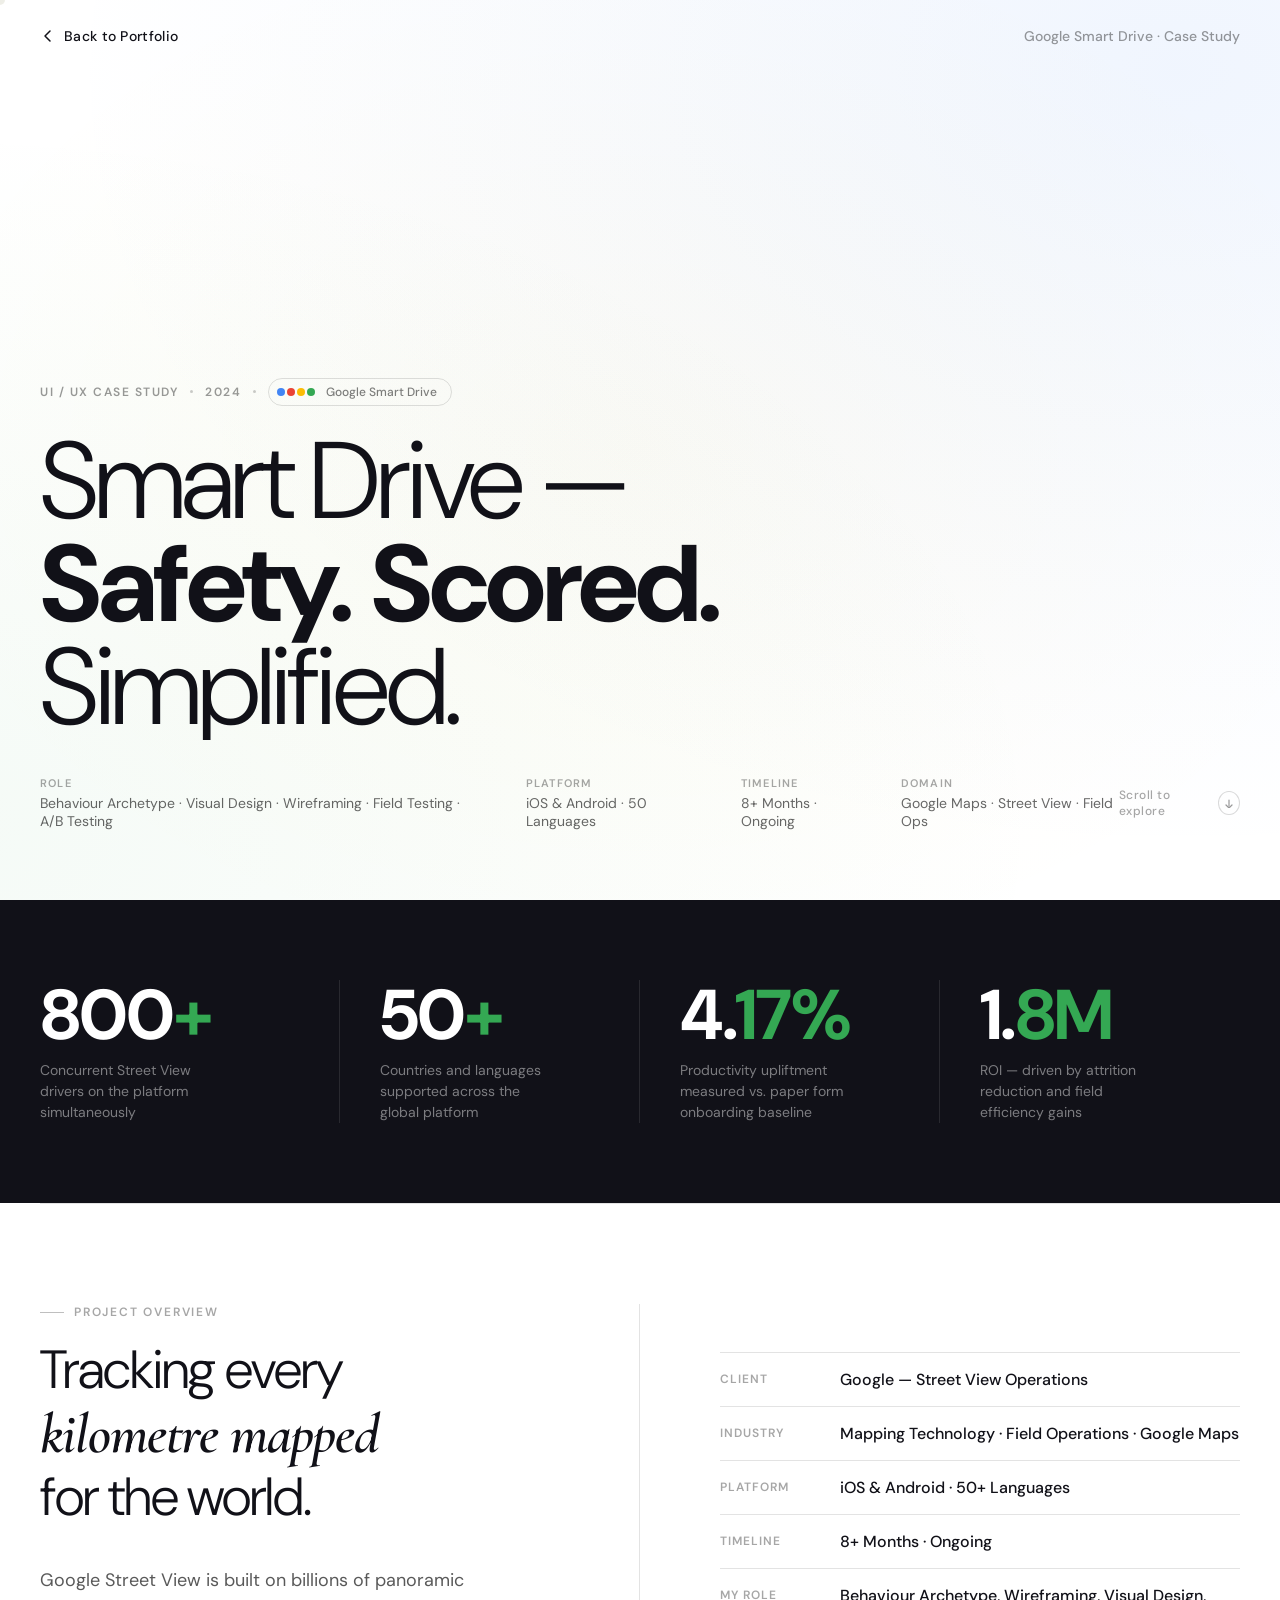
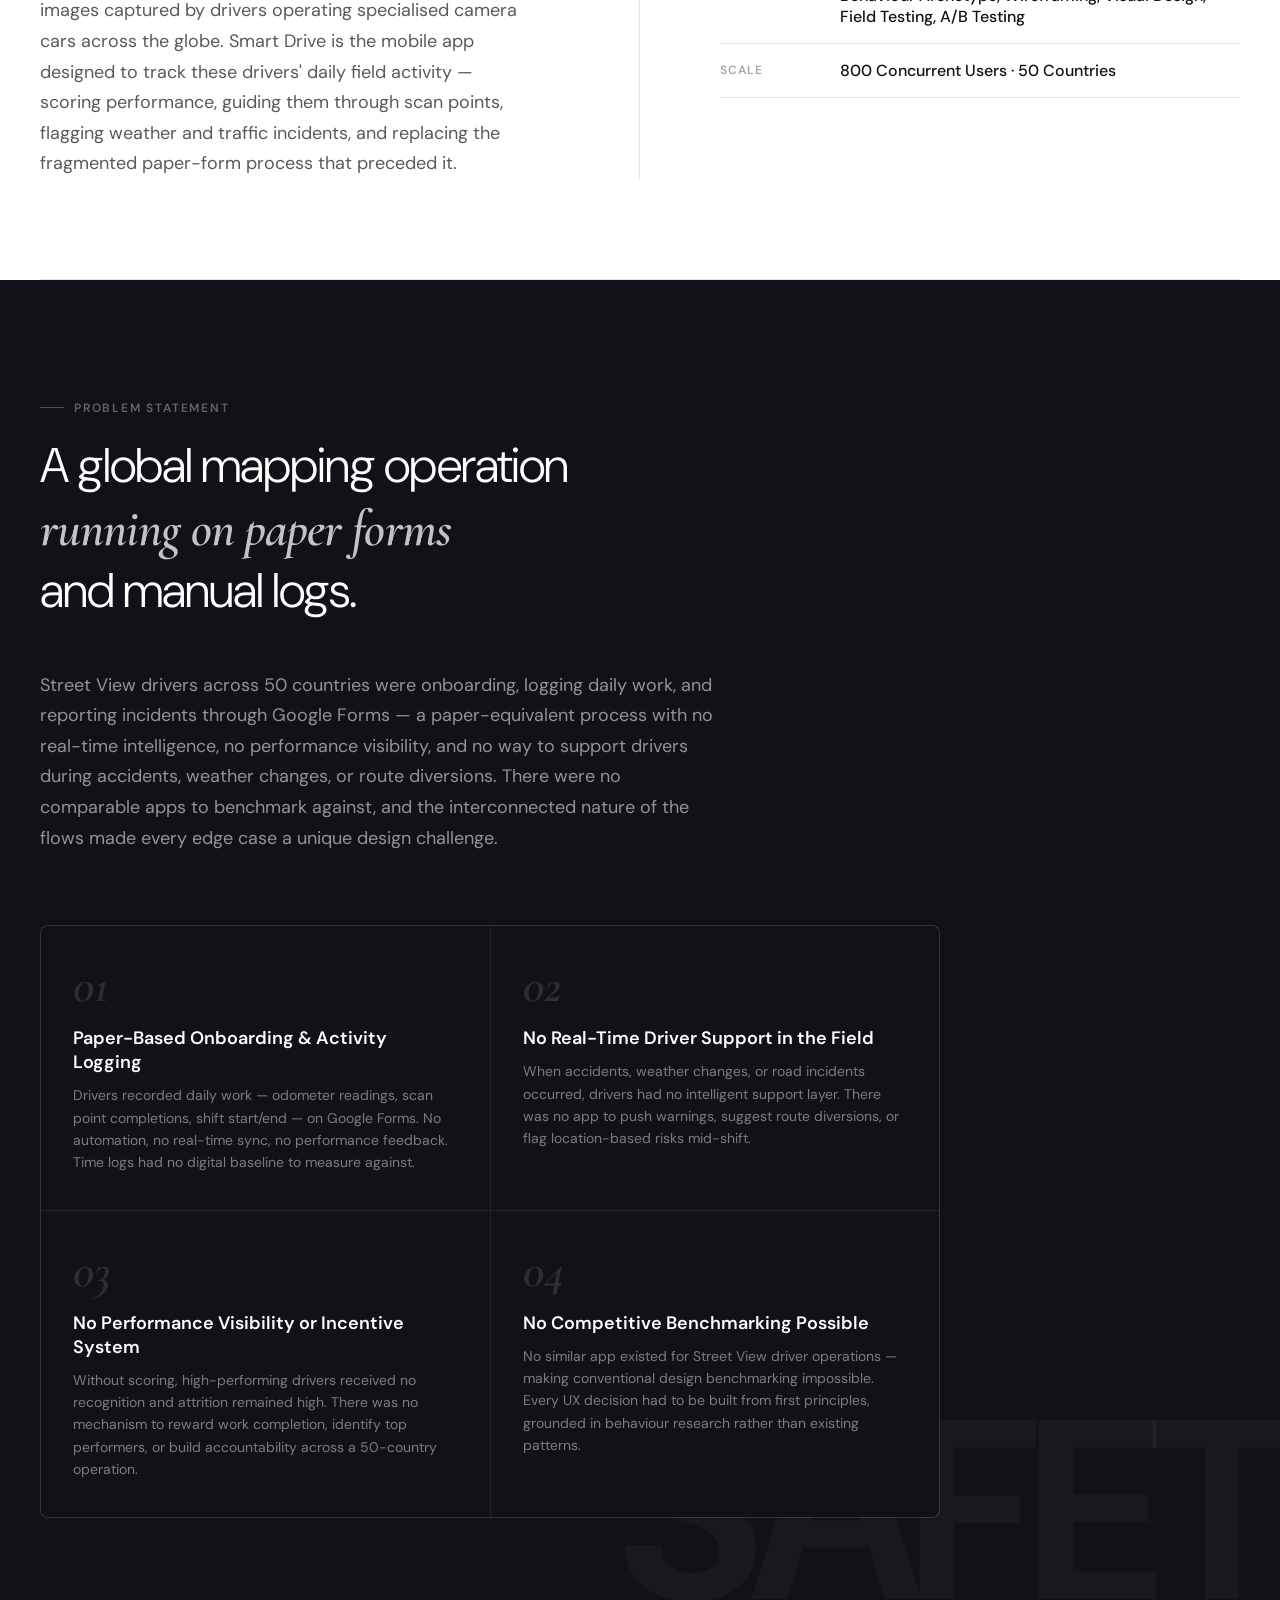
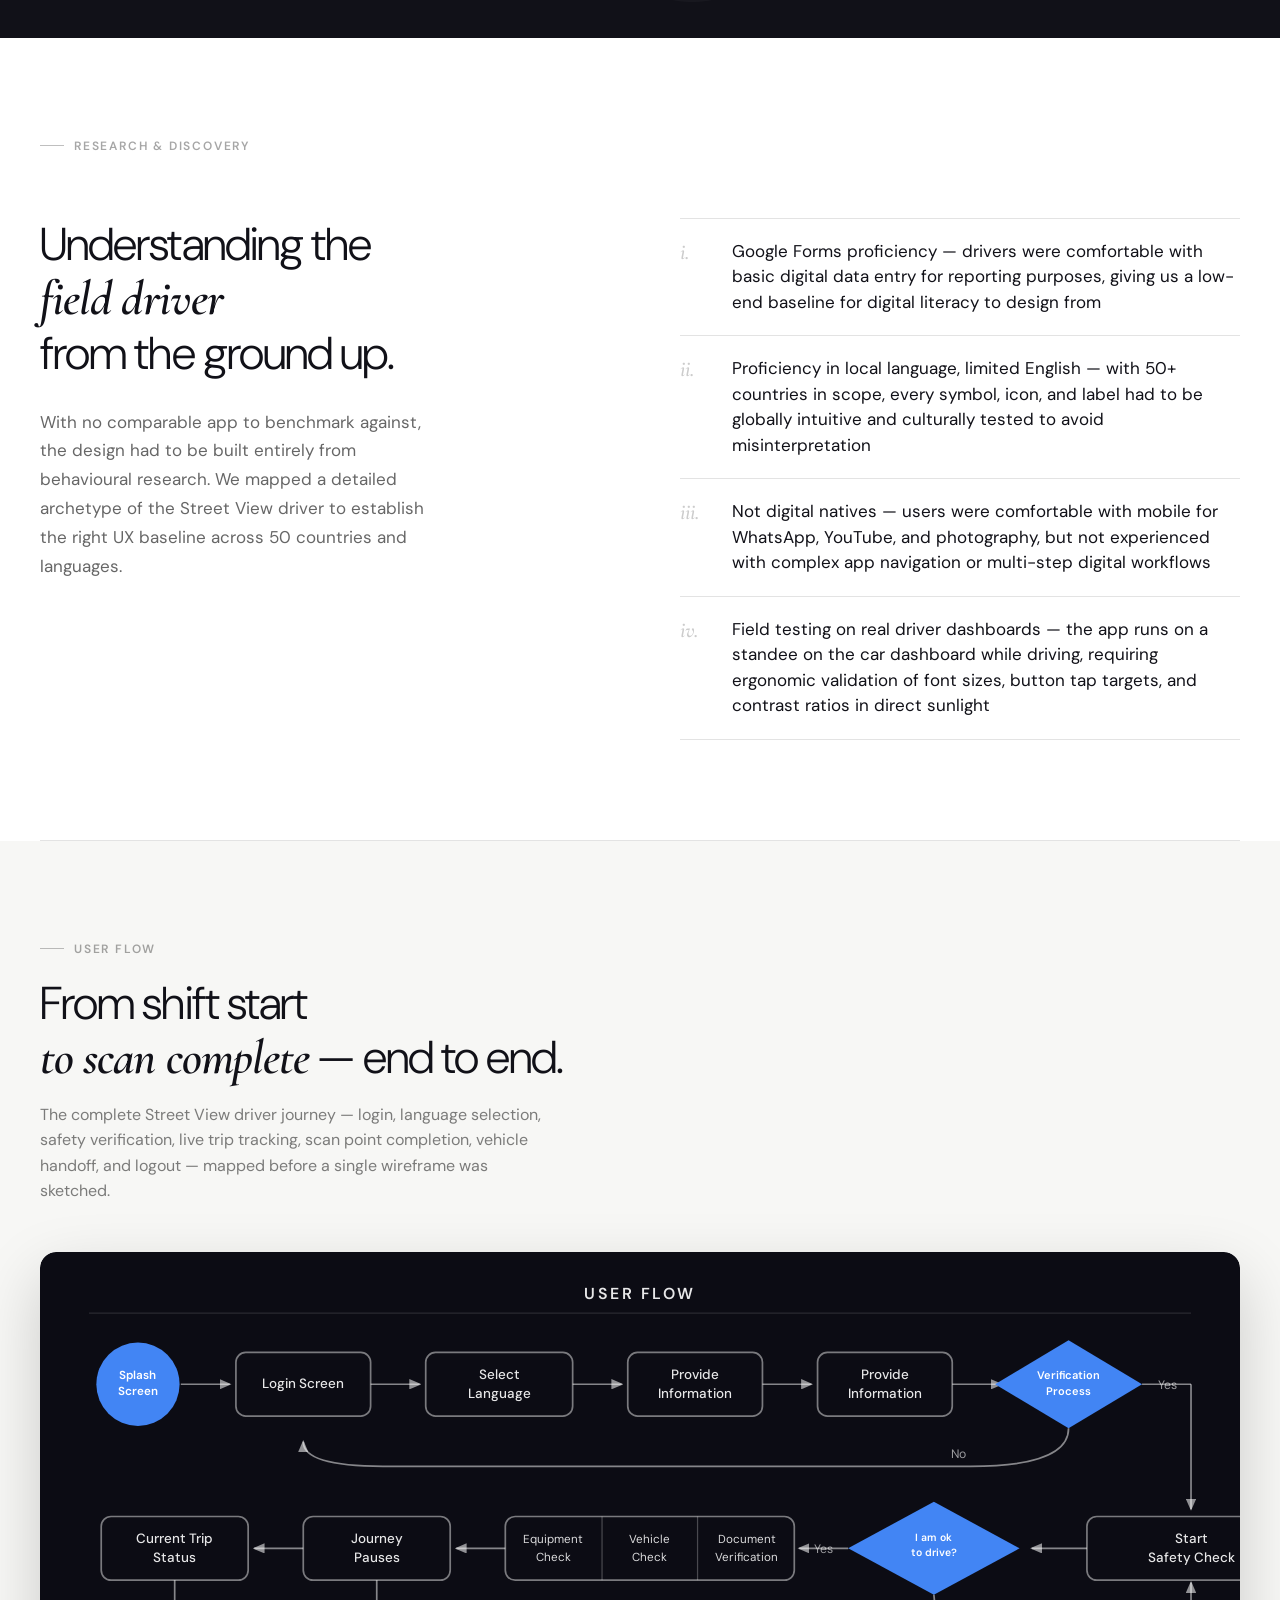
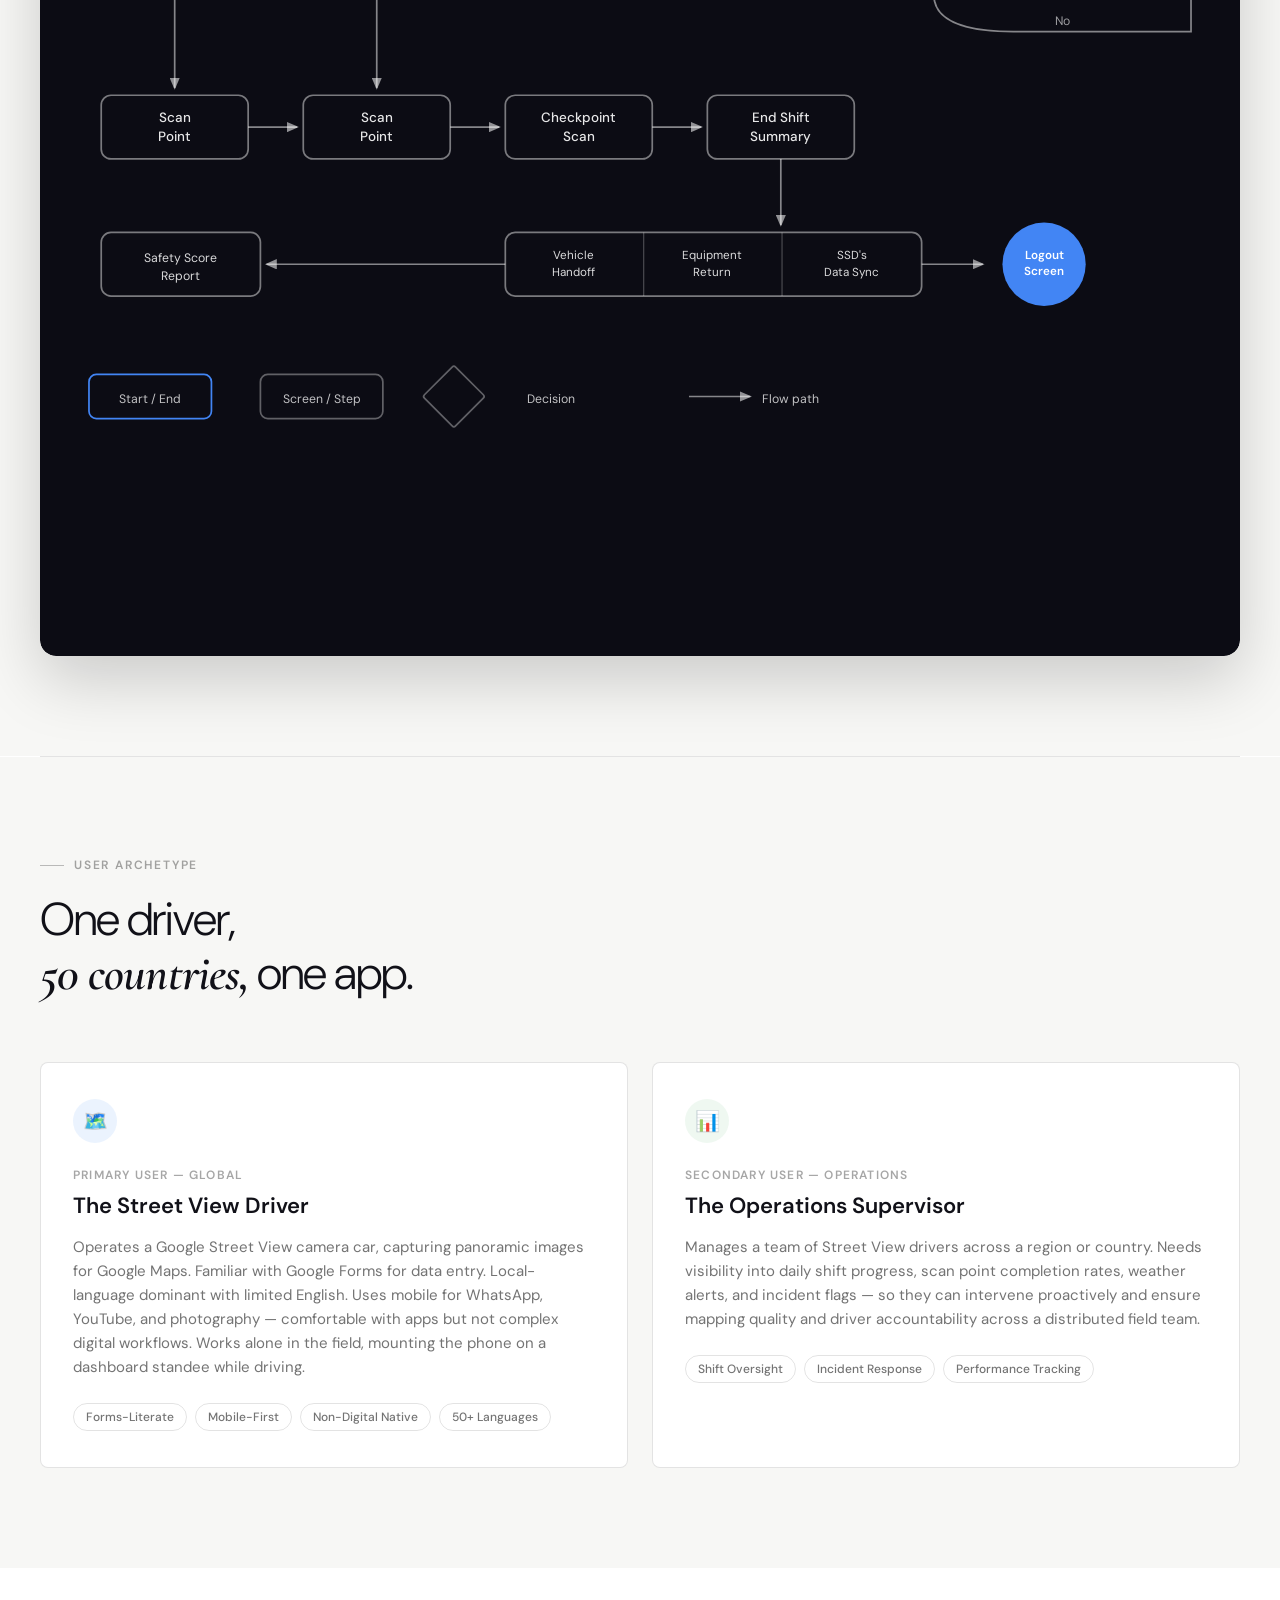
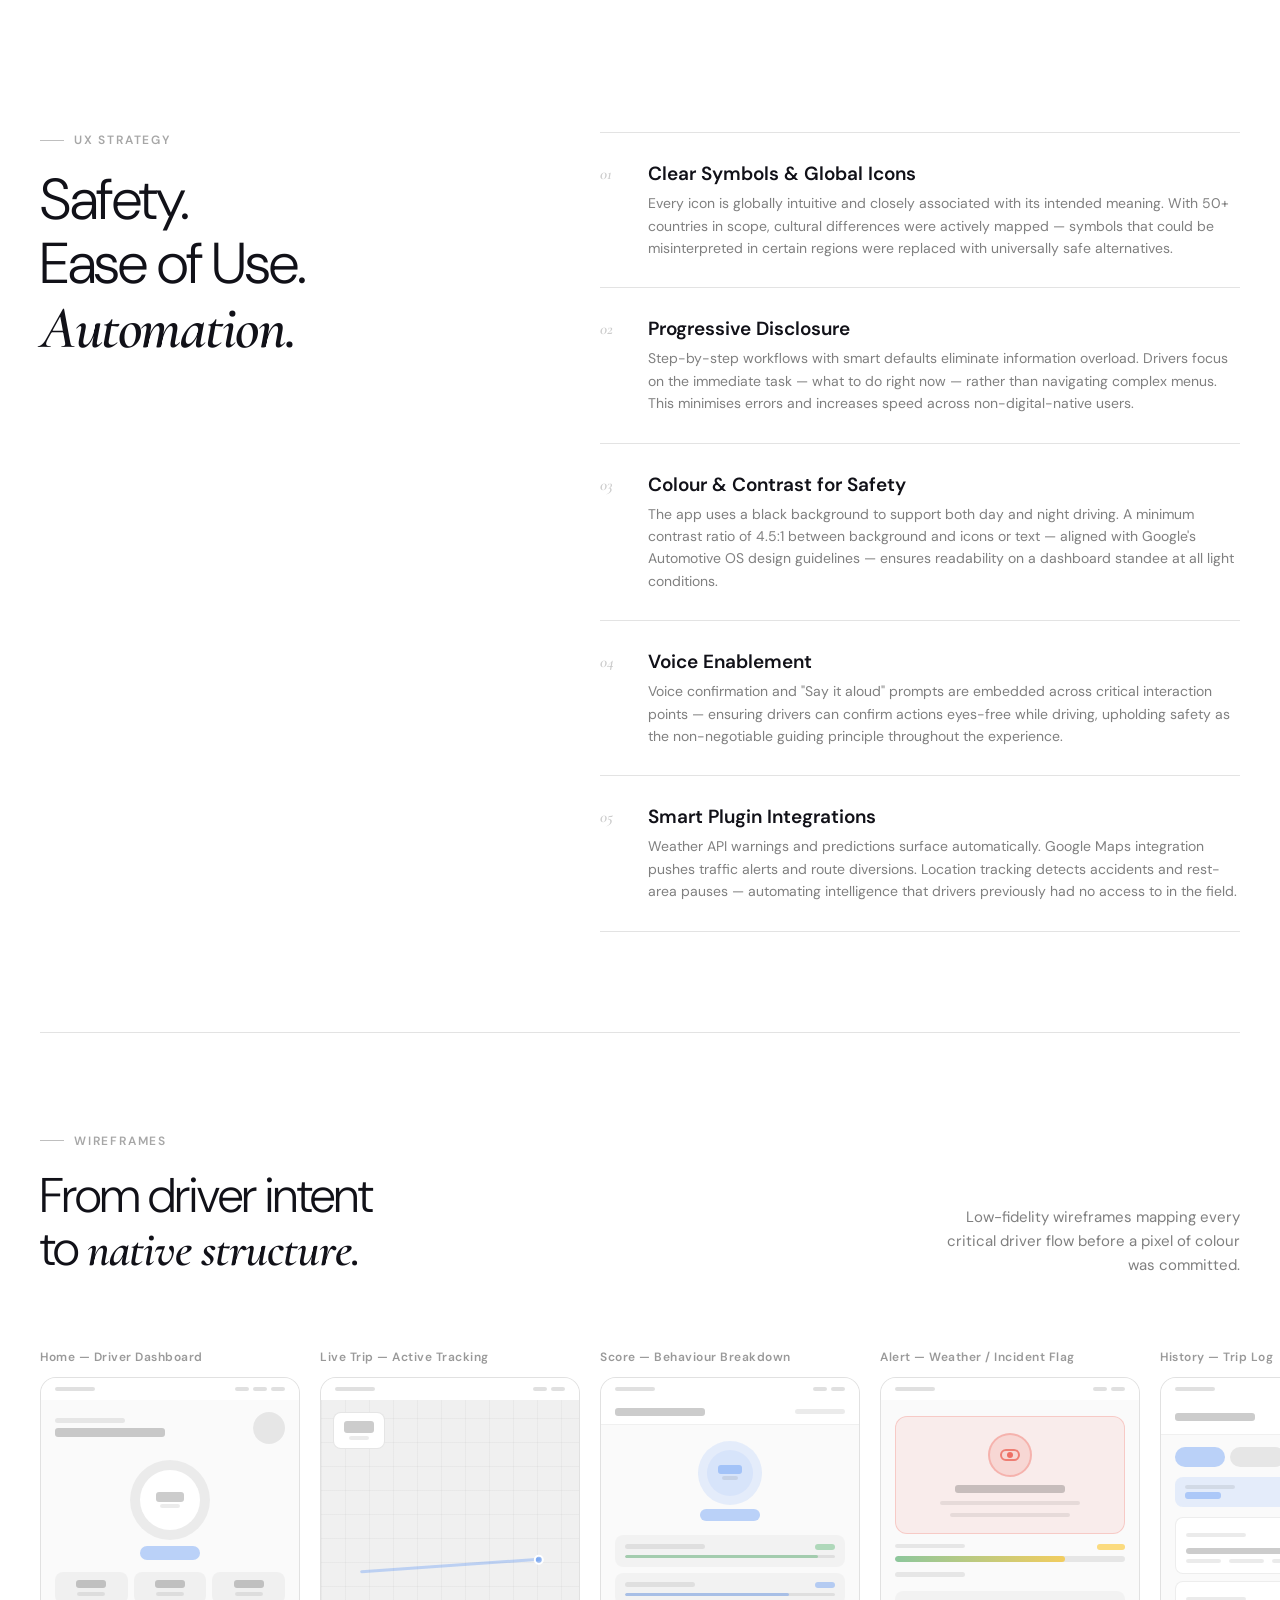
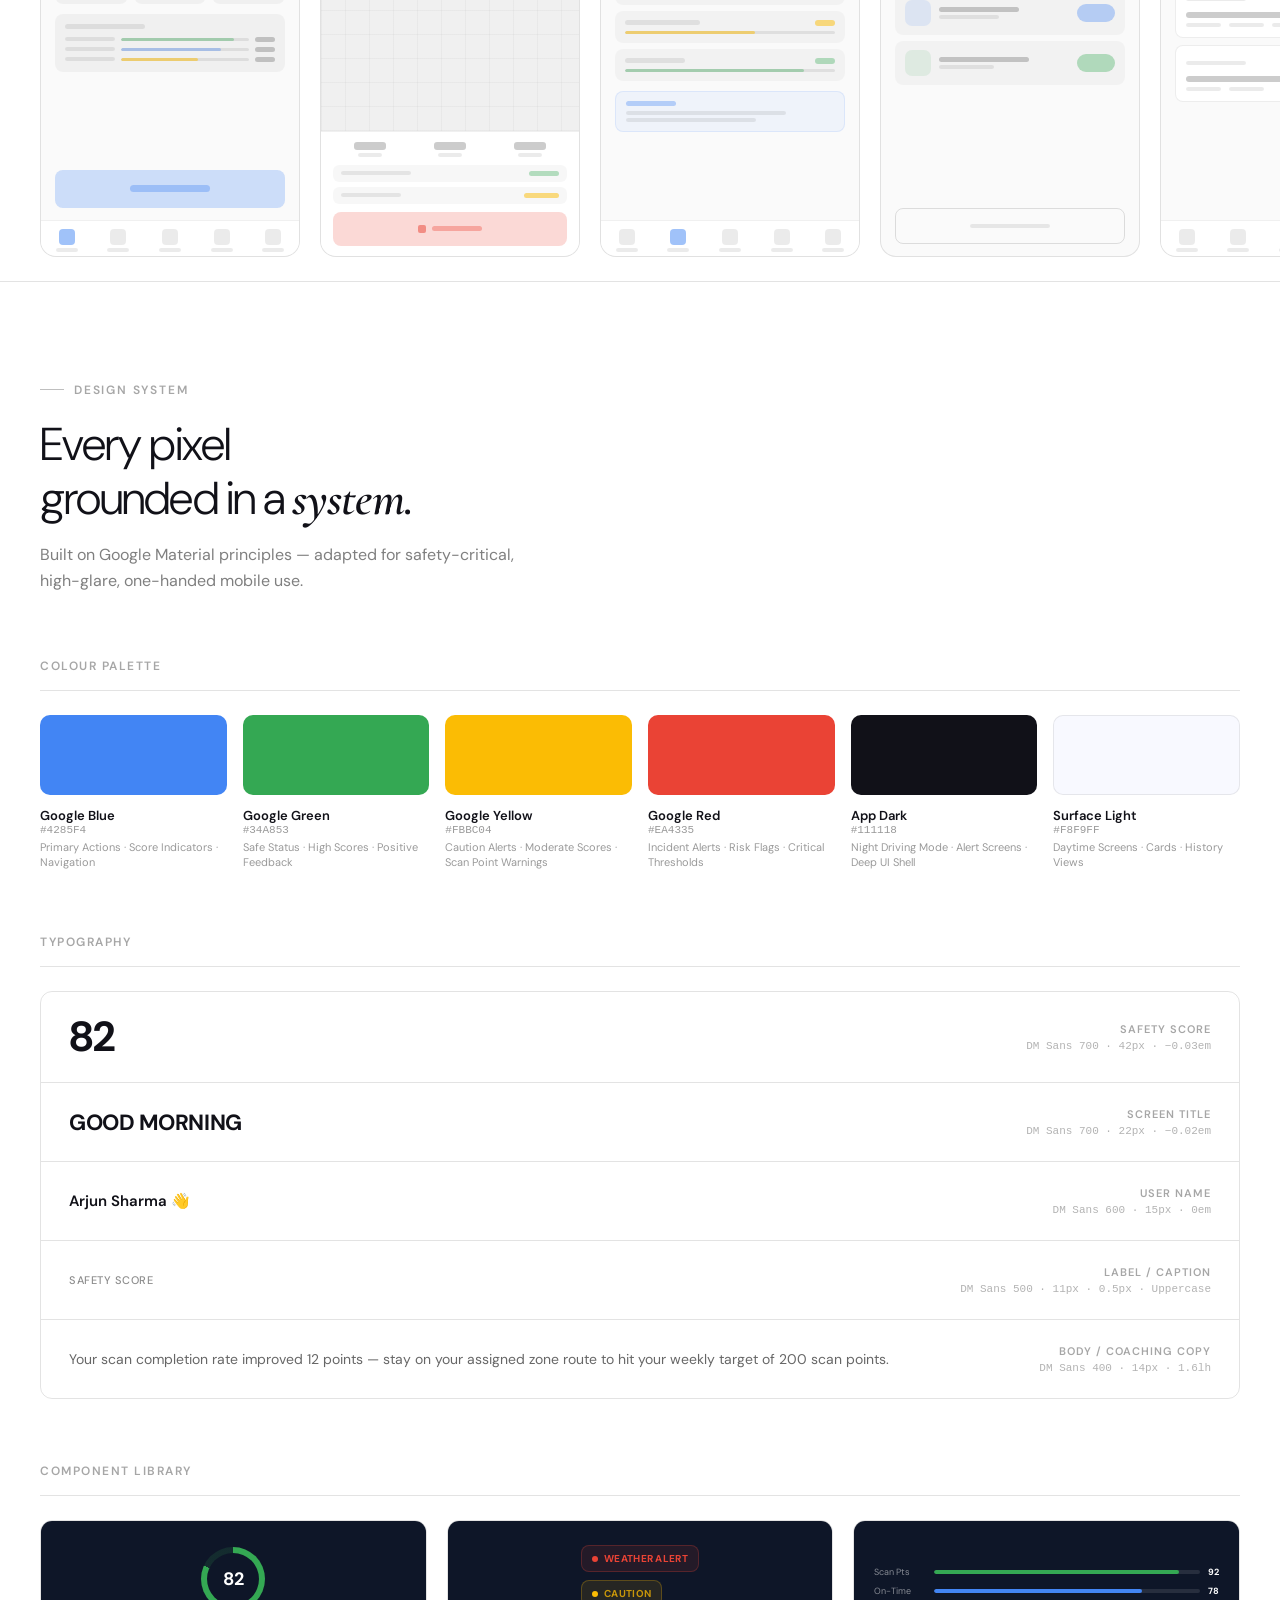
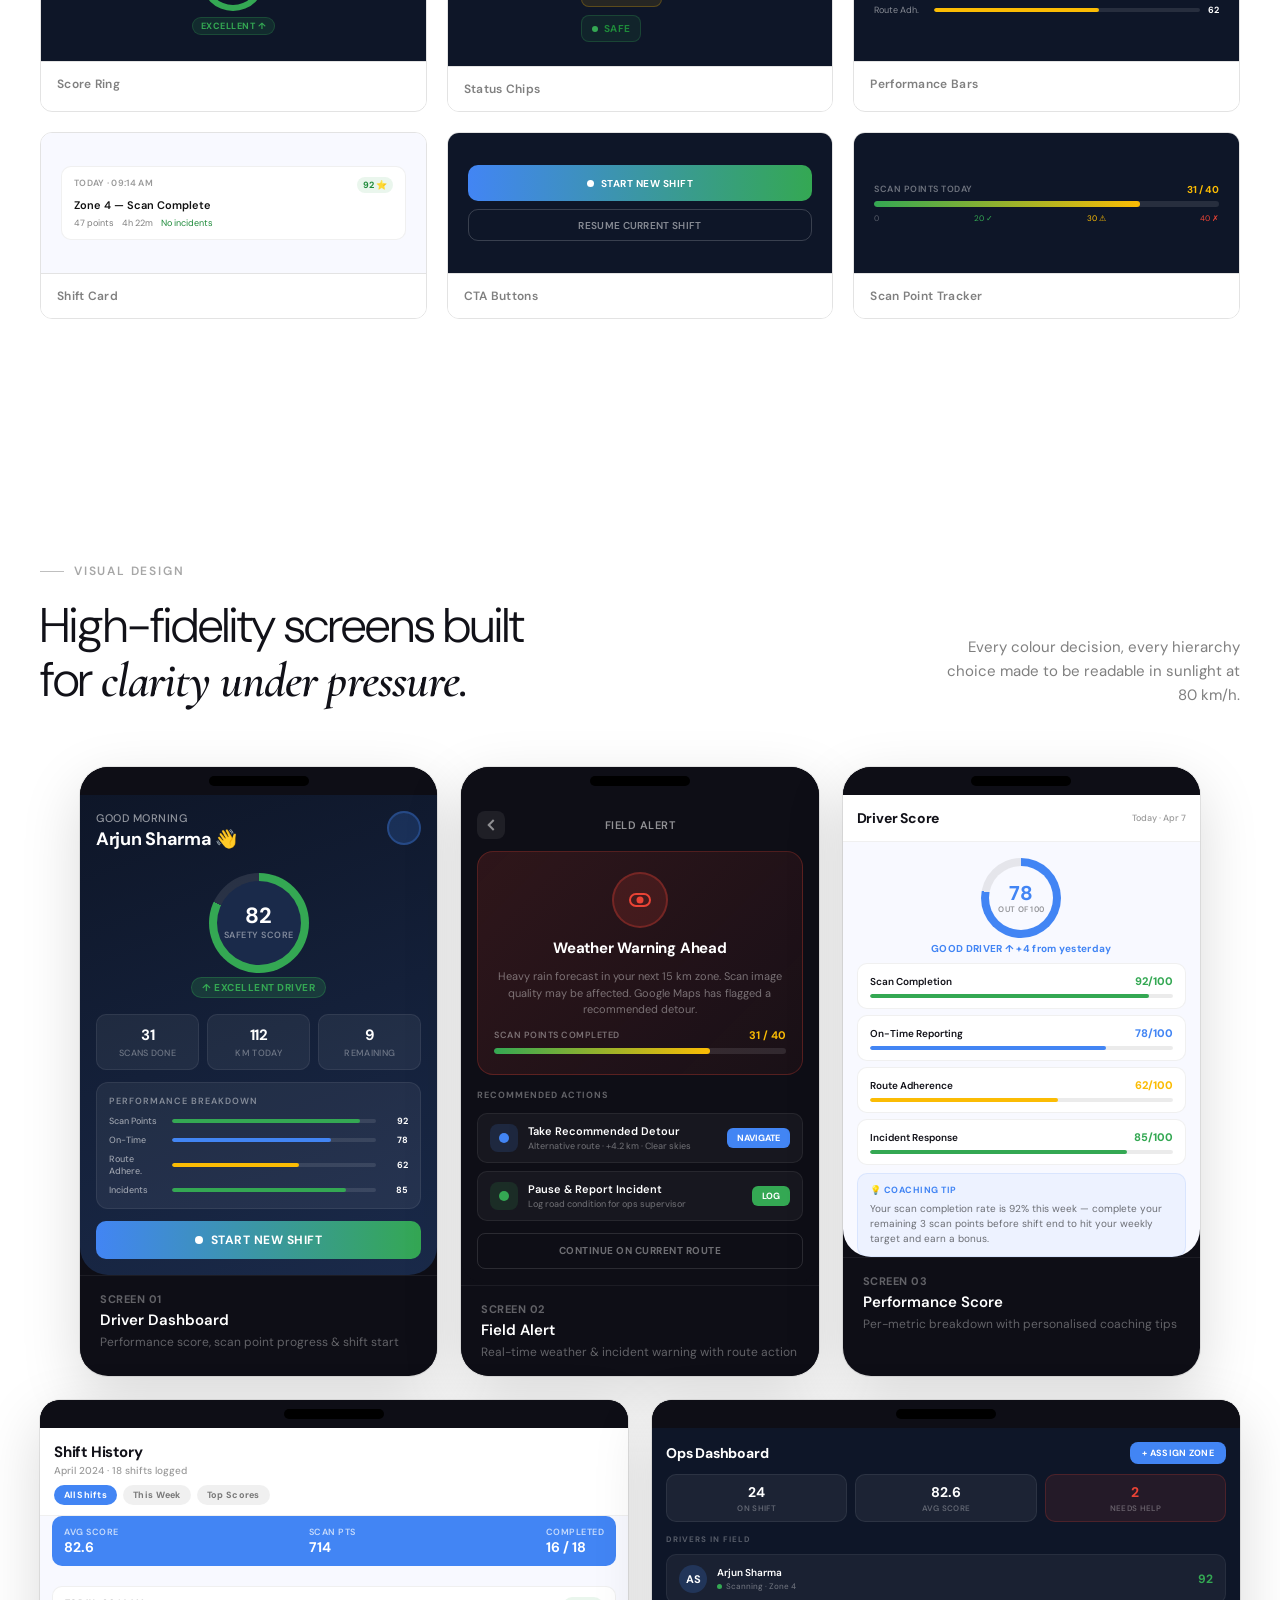
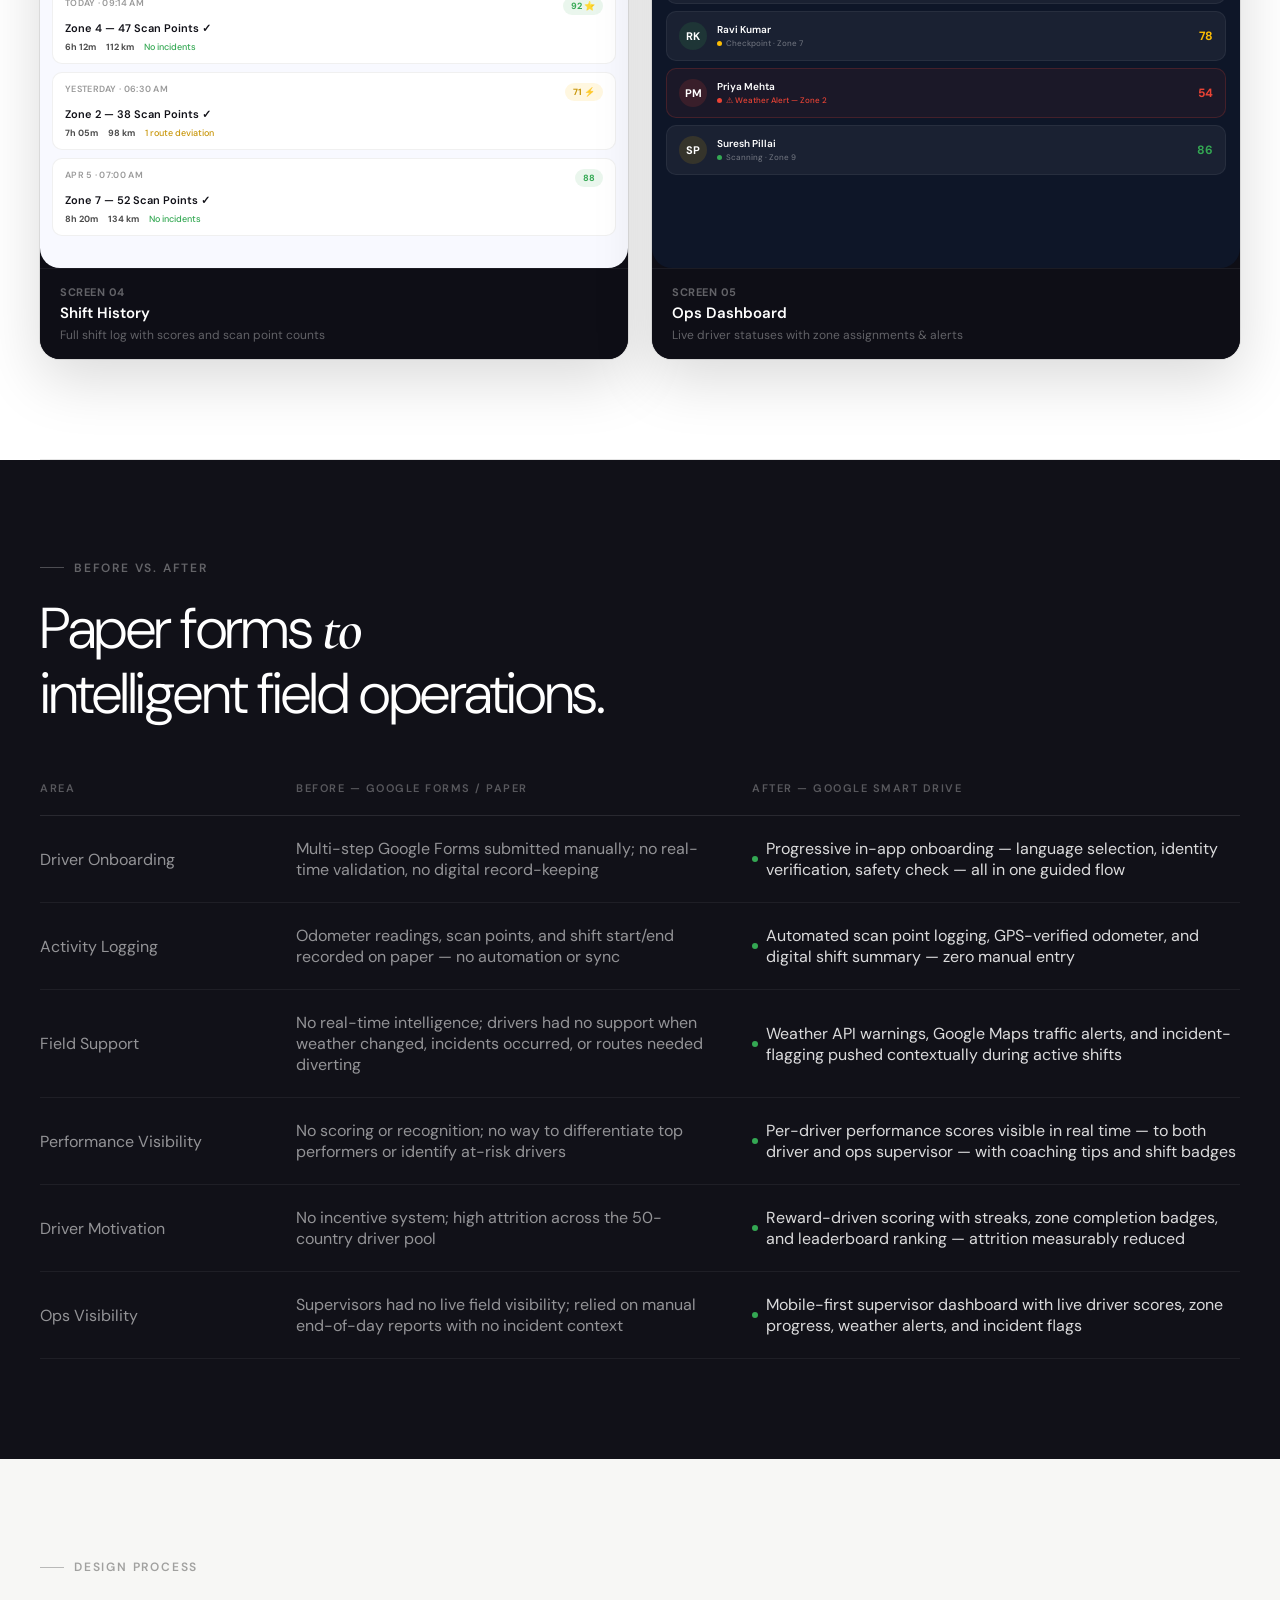
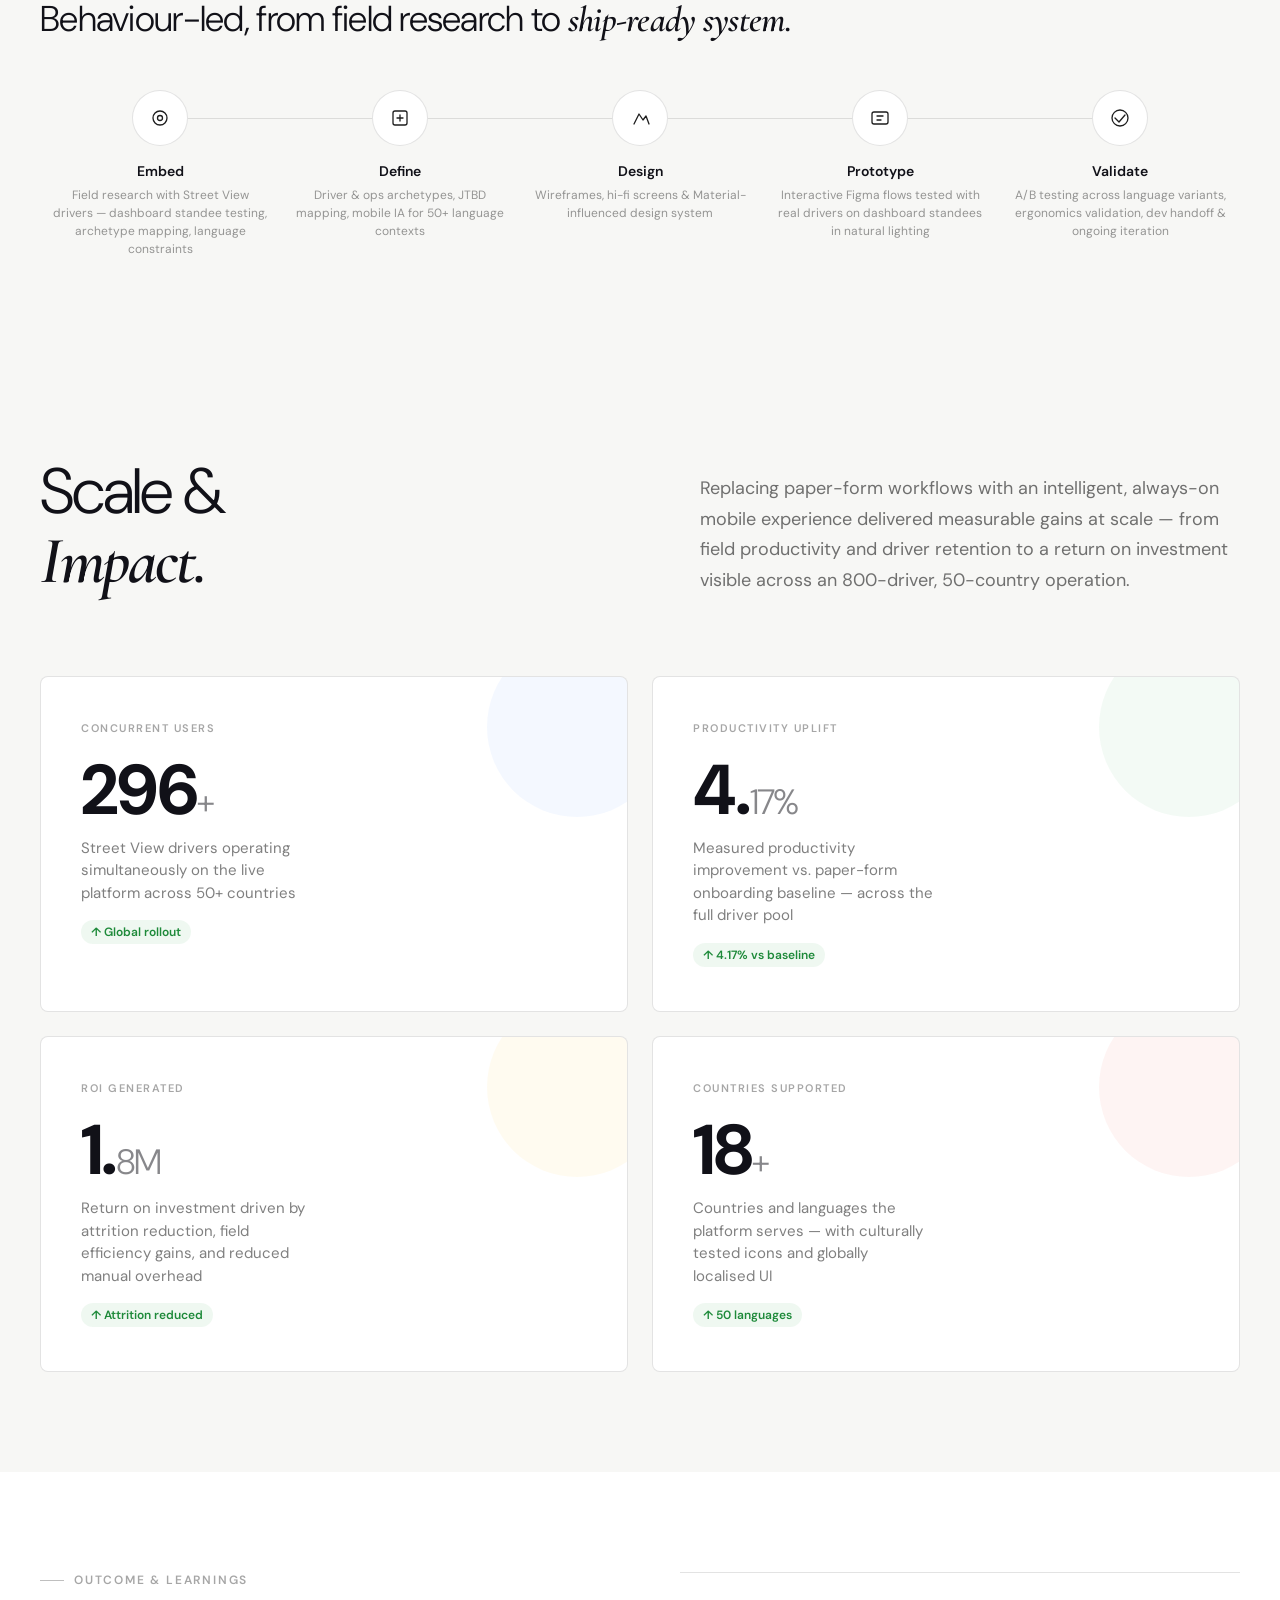
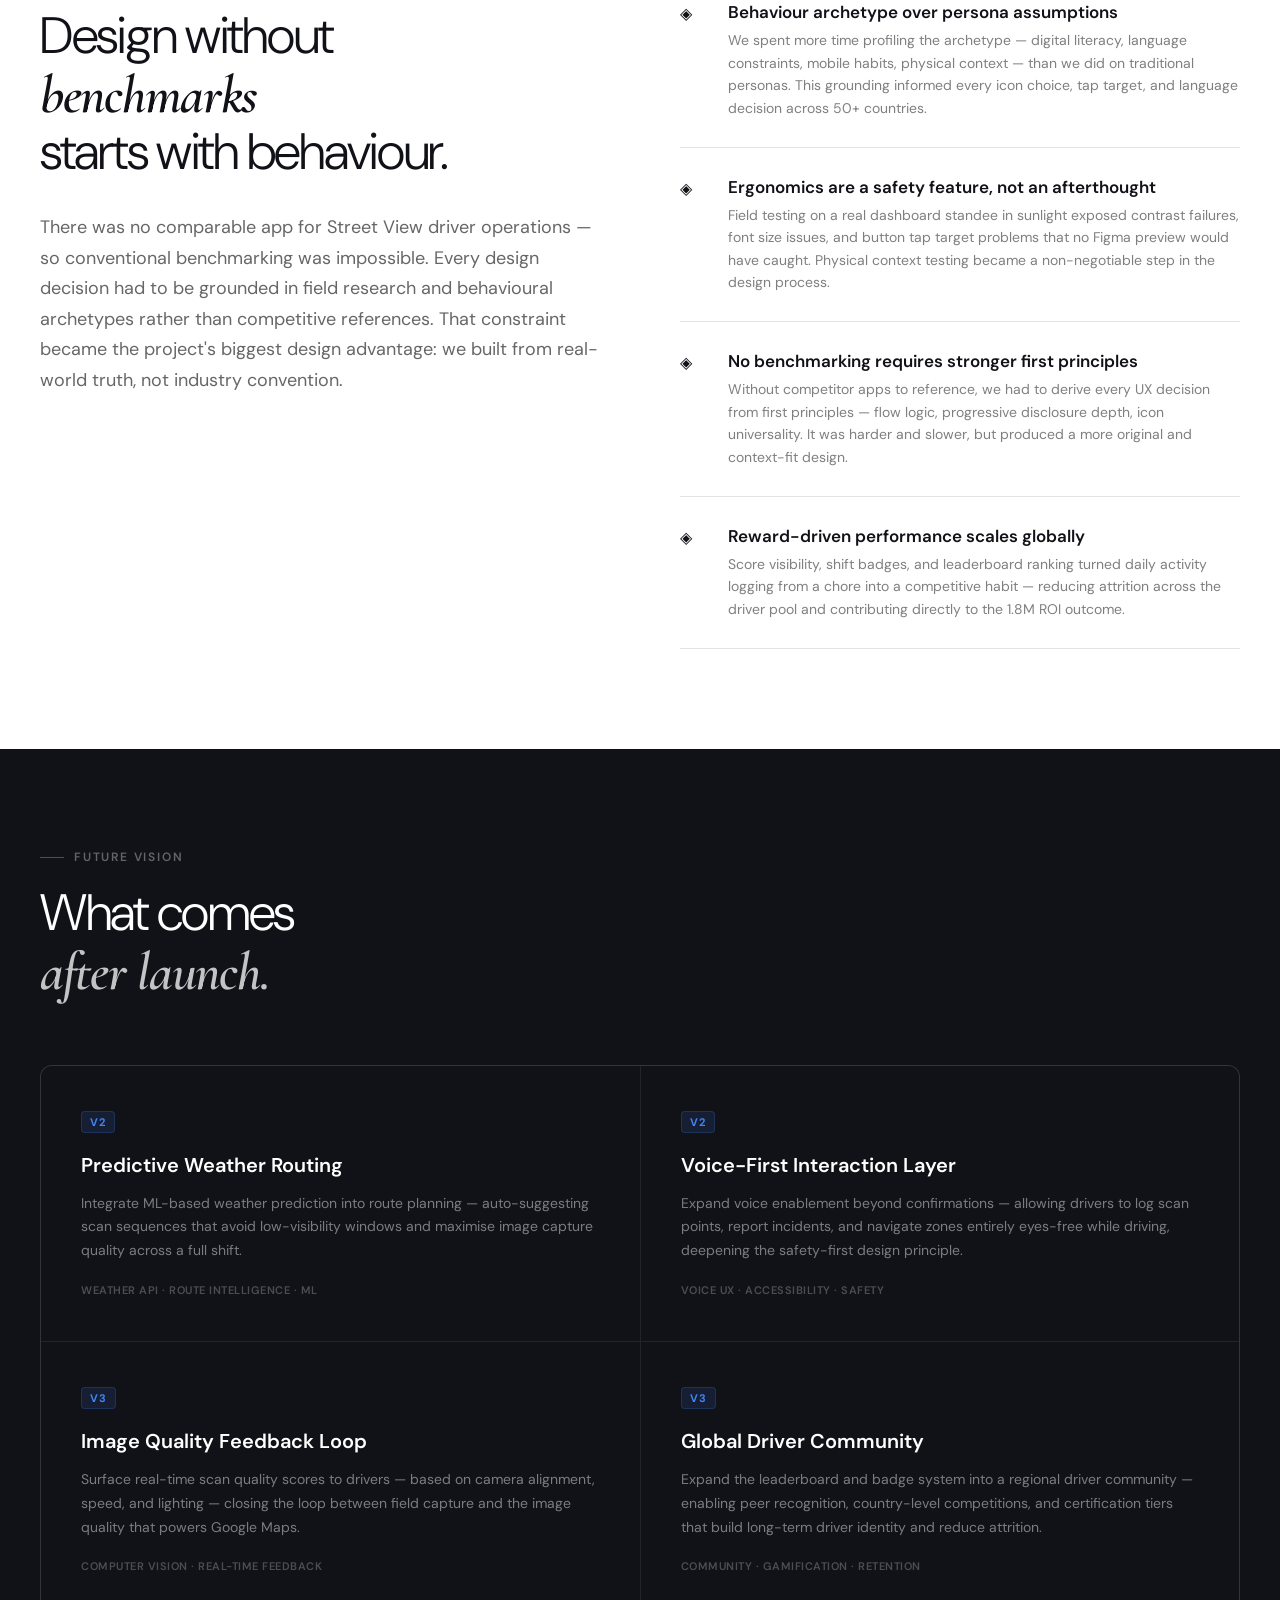
==== commit 77094d60: "Responsive mobile overhaul — fluid layout + hamburger menu - Separate CSS files per page (index.css," ====
--- a/google-smart-drive-case-study.html
+++ b/google-smart-drive-case-study.html
@@ -64,19 +64,19 @@
       <div class="hero-meta-items">
         <div class="hero-meta-item">
           <div class="hero-meta-key">Role</div>
-          <div class="hero-meta-val">Product Design · UX Strategy · Mobile-First</div>
+          <div class="hero-meta-val">Behaviour Archetype · Visual Design · Wireframing · Field Testing · A/B Testing</div>
         </div>
         <div class="hero-meta-item">
           <div class="hero-meta-key">Platform</div>
-          <div class="hero-meta-val">iOS &amp; Android</div>
+          <div class="hero-meta-val">iOS &amp; Android · 50 Languages</div>
         </div>
         <div class="hero-meta-item">
           <div class="hero-meta-key">Timeline</div>
-          <div class="hero-meta-val">5 Months</div>
+          <div class="hero-meta-val">8+ Months · Ongoing</div>
         </div>
         <div class="hero-meta-item">
           <div class="hero-meta-key">Domain</div>
-          <div class="hero-meta-val">Fleet Tech · Road Safety · AI</div>
+          <div class="hero-meta-val">Google Maps · Street View · Field Ops</div>
         </div>
       </div>
       <div class="hero-scroll-hint">
@@ -95,20 +95,20 @@
 <section id="impact">
   <div class="impact-grid">
     <div class="impact-item reveal">
-      <div class="impact-num"><span class="counter" data-target="2">0</span><span class="accent">.3M+</span></div>
-      <div class="impact-label">Active drivers on the platform across 18 countries</div>
+      <div class="impact-num"><span class="counter" data-target="800">0</span><span class="accent">+</span></div>
+      <div class="impact-label">Concurrent Street View drivers on the platform simultaneously</div>
     </div>
     <div class="impact-item reveal d1">
-      <div class="impact-num"><span class="counter" data-target="67">0</span><span class="accent">%</span></div>
-      <div class="impact-label">Reduction in fatigue-related incidents post-launch</div>
+      <div class="impact-num"><span class="counter" data-target="50">0</span><span class="accent">+</span></div>
+      <div class="impact-label">Countries and languages supported across the global platform</div>
     </div>
     <div class="impact-item reveal d2">
-      <div class="impact-num"><span class="counter" data-target="43">0</span><span class="accent">%</span></div>
-      <div class="impact-label">Average improvement in driver safety scores within 30 days</div>
+      <div class="impact-num">4.<span class="accent">17%</span></div>
+      <div class="impact-label">Productivity upliftment measured vs. paper form onboarding baseline</div>
     </div>
     <div class="impact-item reveal d3">
-      <div class="impact-num"><span class="counter" data-target="89">0</span><span class="accent">%</span></div>
-      <div class="impact-label">HOS compliance rate — vs 61% industry baseline</div>
+      <div class="impact-num">1.<span class="accent">8M</span></div>
+      <div class="impact-label">ROI — driven by attrition reduction and field efficiency gains</div>
     </div>
   </div>
 </section>
@@ -120,20 +120,20 @@
   <div class="overview-left reveal">
     <p class="s-label">Project Overview</p>
     <h2 class="overview-heading">
-      Keeping drivers safe<br><em>on every kilometre</em><br>of every shift.
+      Tracking every<br><em>kilometre mapped</em><br>for the world.
     </h2>
     <p class="overview-body">
-      Professional drivers — from long-haul truckers to last-mile delivery riders — operate in conditions where fatigue, distraction, and poor habits cost lives. Google Smart Drive is a mobile-first driver activity tracking app that monitors behaviour in real time, scores each trip, flags fatigue before it becomes dangerous, and gives fleet managers a live intelligence layer across their entire operation.
+      Google Street View is built on billions of panoramic images captured by drivers operating specialised camera cars across the globe. Smart Drive is the mobile app designed to track these drivers' daily field activity — scoring performance, guiding them through scan points, flagging weather and traffic incidents, and replacing the fragmented paper-form process that preceded it.
     </p>
   </div>
   <div class="overview-right reveal d1">
     <div class="meta-list">
-      <div class="meta-row"><span class="meta-key">Client</span><span class="meta-val">Google (Concept)</span></div>
-      <div class="meta-row"><span class="meta-key">Industry</span><span class="meta-val">Fleet Tech · Road Safety · Logistics</span></div>
-      <div class="meta-row"><span class="meta-key">Platform</span><span class="meta-val">iOS &amp; Android (Mobile-First)</span></div>
-      <div class="meta-row"><span class="meta-key">Timeline</span><span class="meta-val">5 Months</span></div>
-      <div class="meta-row"><span class="meta-key">My Role</span><span class="meta-val">UX Strategy, Product Design, Interaction Design, Design System</span></div>
-      <div class="meta-row"><span class="meta-key">Year</span><span class="meta-val">2024</span></div>
+      <div class="meta-row"><span class="meta-key">Client</span><span class="meta-val">Google — Street View Operations</span></div>
+      <div class="meta-row"><span class="meta-key">Industry</span><span class="meta-val">Mapping Technology · Field Operations · Google Maps</span></div>
+      <div class="meta-row"><span class="meta-key">Platform</span><span class="meta-val">iOS &amp; Android · 50+ Languages</span></div>
+      <div class="meta-row"><span class="meta-key">Timeline</span><span class="meta-val">8+ Months · Ongoing</span></div>
+      <div class="meta-row"><span class="meta-key">My Role</span><span class="meta-val">Behaviour Archetype, Wireframing, Visual Design, Field Testing, A/B Testing</span></div>
+      <div class="meta-row"><span class="meta-key">Scale</span><span class="meta-val">800 Concurrent Users · 50 Countries</span></div>
     </div>
   </div>
 </section>
@@ -146,31 +146,31 @@
   <div class="problem-inner">
     <p class="s-label light reveal">Problem Statement</p>
     <h2 class="problem-quote reveal d1">
-      Drivers are monitored by<br><em>hardware, not helped by</em> intelligence.
+      A global mapping operation<br><em>running on paper forms</em><br>and manual logs.
     </h2>
     <p class="problem-body reveal d2">
-      The fleet management industry generates billions in revenue tracking vehicles — GPS coordinates, mileage, fuel consumption. But the driver, the most critical variable in road safety, is an afterthought. Fatigue kills. Distraction kills. Yet most fleet apps are dashboards built for operations managers, not tools built for the human behind the wheel. Google Smart Drive set out to flip that equation entirely.
+      Street View drivers across 50 countries were onboarding, logging daily work, and reporting incidents through Google Forms — a paper-equivalent process with no real-time intelligence, no performance visibility, and no way to support drivers during accidents, weather changes, or route diversions. There were no comparable apps to benchmark against, and the interconnected nature of the flows made every edge case a unique design challenge.
     </p>
     <div class="pain-points">
       <div class="pain-item reveal">
         <div class="pain-num">01</div>
-        <div class="pain-title">Fatigue Goes Undetected Until It's Too Late</div>
-        <div class="pain-desc">17.6% of all fatal crashes involve a drowsy driver — but most fleet apps have no fatigue detection layer. Drivers routinely exceed safe hours without any intelligent alert.</div>
+        <div class="pain-title">Paper-Based Onboarding &amp; Activity Logging</div>
+        <div class="pain-desc">Drivers recorded daily work — odometer readings, scan point completions, shift start/end — on Google Forms. No automation, no real-time sync, no performance feedback. Time logs had no digital baseline to measure against.</div>
       </div>
       <div class="pain-item reveal d1">
         <div class="pain-num">02</div>
-        <div class="pain-title">Driver Behaviour Data Serves Managers, Not Drivers</div>
-        <div class="pain-desc">Existing telematics tools funnel data to fleet managers as scorecards. Drivers never see their own data in real time — removing the feedback loop that actually changes behaviour.</div>
+        <div class="pain-title">No Real-Time Driver Support in the Field</div>
+        <div class="pain-desc">When accidents, weather changes, or road incidents occurred, drivers had no intelligent support layer. There was no app to push warnings, suggest route diversions, or flag location-based risks mid-shift.</div>
       </div>
       <div class="pain-item reveal d2">
         <div class="pain-num">03</div>
-        <div class="pain-title">Fragmented Tools Across Trip, Rest &amp; Compliance</div>
-        <div class="pain-desc">Drivers juggle separate apps for routing, ELD logging, rest timers, and incident reporting. Cognitive overload from switching tools is itself a distraction hazard.</div>
+        <div class="pain-title">No Performance Visibility or Incentive System</div>
+        <div class="pain-desc">Without scoring, high-performing drivers received no recognition and attrition remained high. There was no mechanism to reward work completion, identify top performers, or build accountability across a 50-country operation.</div>
       </div>
       <div class="pain-item reveal d3">
         <div class="pain-num">04</div>
-        <div class="pain-title">No Positive Reinforcement Mechanism</div>
-        <div class="pain-desc">Fleet apps punish poor driving after the fact with demerits and incident flags. There is no system that actively rewards safe habits, creates momentum, or builds driver confidence.</div>
+        <div class="pain-title">No Competitive Benchmarking Possible</div>
+        <div class="pain-desc">No similar app existed for Street View driver operations — making conventional design benchmarking impossible. Every UX decision had to be built from first principles, grounded in behaviour research rather than existing patterns.</div>
       </div>
     </div>
   </div>
@@ -182,18 +182,18 @@
   <div class="research-grid">
     <div class="reveal d1">
       <h2 class="research-heading">
-        Following the driver,<br>not the <em>fleet manager's</em><br>spreadsheet.
+        Understanding the<br><em>field driver</em><br>from the ground up.
       </h2>
       <p style="margin-top:28px;font-size:17px;font-weight:400;line-height:1.7;color:rgba(0,0,0,.6);max-width:400px;">
-        We embedded with drivers across three segments — long-haul freight, urban last-mile delivery, and ride-share — conducting shadow research across real shifts to understand the lived experience of a professional driver.
+        With no comparable app to benchmark against, the design had to be built entirely from behavioural research. We mapped a detailed archetype of the Street View driver to establish the right UX baseline across 50 countries and languages.
       </p>
     </div>
     <div class="reveal d2">
       <div class="method-list">
-        <div class="method-item"><span class="method-num">i.</span><span class="method-text">Shadow research riding along on 34 driver shifts across freight, delivery, and ride-share segments — logging micro-frustrations, fatigue signs, and tool-switching patterns in real time</span></div>
-        <div class="method-item"><span class="method-num">ii.</span><span class="method-text">In-depth interviews with 28 professional drivers and 12 fleet managers — mapping the tension between operational efficiency demands and individual driver safety needs</span></div>
-        <div class="method-item"><span class="method-num">iii.</span><span class="method-text">Analysis of FMCSA Hours-of-Service compliance data and NHTSA fatigue crash statistics — grounding design decisions in the regulatory and safety realities of professional driving</span></div>
-        <div class="method-item"><span class="method-num">iv.</span><span class="method-text">Competitive teardown of 9 fleet apps (Samsara, KeepTruckin, Geotab, Lytx, etc.) — identifying the consistent gap: every product is built for the dashboard, not the driver</span></div>
+        <div class="method-item"><span class="method-num">i.</span><span class="method-text">Google Forms proficiency — drivers were comfortable with basic digital data entry for reporting purposes, giving us a low-end baseline for digital literacy to design from</span></div>
+        <div class="method-item"><span class="method-num">ii.</span><span class="method-text">Proficiency in local language, limited English — with 50+ countries in scope, every symbol, icon, and label had to be globally intuitive and culturally tested to avoid misinterpretation</span></div>
+        <div class="method-item"><span class="method-num">iii.</span><span class="method-text">Not digital natives — users were comfortable with mobile for WhatsApp, YouTube, and photography, but not experienced with complex app navigation or multi-step digital workflows</span></div>
+        <div class="method-item"><span class="method-num">iv.</span><span class="method-text">Field testing on real driver dashboards — the app runs on a standee on the car dashboard while driving, requiring ergonomic validation of font sizes, button tap targets, and contrast ratios in direct sunlight</span></div>
       </div>
     </div>
   </div>
@@ -204,8 +204,8 @@
 <!-- ═══ USER FLOW ═══ -->
 <section id="user-flow">
   <p class="s-label reveal">User Flow</p>
-  <h2 class="flow-heading reveal d1">From first tap<br><em>to safe shift</em> end.</h2>
-  <p class="flow-subhead reveal d2">The complete driver journey — onboarding, pre-trip verification, real-time monitoring, and end-of-shift sign-off — mapped before a single wireframe was sketched.</p>
+  <h2 class="flow-heading reveal d1">From shift start<br><em>to scan complete</em> — end to end.</h2>
+  <p class="flow-subhead reveal d2">The complete Street View driver journey — login, language selection, safety verification, live trip tracking, scan point completion, vehicle handoff, and logout — mapped before a single wireframe was sketched.</p>
 
   <div class="flow-svg-wrap reveal d3">
     <svg xmlns="http://www.w3.org/2000/svg" viewBox="0 0 980 820" width="100%" style="display:block;border-radius:16px;background:#0c0c14;">
@@ -418,29 +418,22 @@
 
 <!-- ═══ PERSONAS ═══ -->
 <section id="personas">
-  <p class="s-label reveal">User Personas</p>
-  <h2 class="personas-heading reveal d1">Three drivers,<br><em>one intelligent</em> companion.</h2>
-  <div class="persona-grid">
+  <p class="s-label reveal">User Archetype</p>
+  <h2 class="personas-heading reveal d1">One driver,<br><em>50 countries,</em> one app.</h2>
+  <div class="persona-grid" style="grid-template-columns:1fr 1fr;">
     <div class="persona-card reveal">
-      <div class="persona-icon blue">🚛</div>
-      <div class="persona-role">Primary Target</div>
-      <div class="persona-name">The Long-Haul Driver</div>
-      <div class="persona-need">35–52, freight trucker doing 500–700 km shifts. Operates under FMCSA HOS rules but struggles to manage rest cycles without a dedicated tool. Needs fatigue alerts, hours tracking, and rest-stop recommendations that integrate with route.</div>
-      <div class="persona-tags"><span class="persona-tag">Fatigue Risk</span><span class="persona-tag">HOS Compliance</span><span class="persona-tag">Solo Shifts</span></div>
+      <div class="persona-icon blue">🗺️</div>
+      <div class="persona-role">Primary User — Global</div>
+      <div class="persona-name">The Street View Driver</div>
+      <div class="persona-need">Operates a Google Street View camera car, capturing panoramic images for Google Maps. Familiar with Google Forms for data entry. Local-language dominant with limited English. Uses mobile for WhatsApp, YouTube, and photography — comfortable with apps but not complex digital workflows. Works alone in the field, mounting the phone on a dashboard standee while driving.</div>
+      <div class="persona-tags"><span class="persona-tag">Forms-Literate</span><span class="persona-tag">Mobile-First</span><span class="persona-tag">Non-Digital Native</span><span class="persona-tag">50+ Languages</span></div>
     </div>
     <div class="persona-card reveal d1">
-      <div class="persona-icon yellow">📦</div>
-      <div class="persona-role">Growth Segment</div>
-      <div class="persona-name">The Last-Mile Delivery Rider</div>
-      <div class="persona-need">22–34, urban delivery driver (e-com / food / logistics). Does 40–80 stops per shift in high-traffic environments. Wants real-time safety feedback, end-of-day score, and proof-of-safe-driving for insurance and platform ratings.</div>
-      <div class="persona-tags"><span class="persona-tag">High-Frequency</span><span class="persona-tag">Score-Driven</span><span class="persona-tag">Gig Worker</span></div>
-    </div>
-    <div class="persona-card reveal d2">
       <div class="persona-icon green">📊</div>
-      <div class="persona-role">Decision Maker</div>
-      <div class="persona-name">The Fleet Manager</div>
-      <div class="persona-need">30–50, logistics ops lead managing 20–200 drivers. Needs a live overview of team safety scores, fatigue flags, HOS compliance, and incident alerts — accessible from mobile while away from their desk.</div>
-      <div class="persona-tags"><span class="persona-tag">Fleet Overview</span><span class="persona-tag">Risk Alerts</span><span class="persona-tag">Compliance</span></div>
+      <div class="persona-role">Secondary User — Operations</div>
+      <div class="persona-name">The Operations Supervisor</div>
+      <div class="persona-need">Manages a team of Street View drivers across a region or country. Needs visibility into daily shift progress, scan point completion rates, weather alerts, and incident flags — so they can intervene proactively and ensure mapping quality and driver accountability across a distributed field team.</div>
+      <div class="persona-tags"><span class="persona-tag">Shift Oversight</span><span class="persona-tag">Incident Response</span><span class="persona-tag">Performance Tracking</span></div>
     </div>
   </div>
 </section>
@@ -450,29 +443,29 @@
   <div class="strategy-layout">
     <div class="reveal">
       <p class="s-label">UX Strategy</p>
-      <h2 class="strategy-heading">Built for<br>the driver.<br><em>Not the</em><br>report.
+      <h2 class="strategy-heading">Safety.<br>Ease of Use.<br><em>Automation.</em>
       </h2>
     </div>
     <div class="reveal d1">
       <div class="pillar-item">
         <span class="pillar-num">01</span>
-        <div><div class="pillar-title">Driver-First Information Architecture</div><div class="pillar-desc">Every screen hierarchy is built around what a driver needs in the next 30 seconds — not what a manager wants in a weekly report. Critical safety info lives one tap from anywhere.</div></div>
+        <div><div class="pillar-title">Clear Symbols &amp; Global Icons</div><div class="pillar-desc">Every icon is globally intuitive and closely associated with its intended meaning. With 50+ countries in scope, cultural differences were actively mapped — symbols that could be misinterpreted in certain regions were replaced with universally safe alternatives.</div></div>
       </div>
       <div class="pillar-item">
         <span class="pillar-num">02</span>
-        <div><div class="pillar-title">Real-Time Fatigue Intelligence</div><div class="pillar-desc">Continuous drive-time tracking with progressive fatigue alerts at 4h, 6h and 7.5h thresholds — aligned with FMCSA HOS rules. AI-driven rest-stop recommendations surface before impairment sets in.</div></div>
+        <div><div class="pillar-title">Progressive Disclosure</div><div class="pillar-desc">Step-by-step workflows with smart defaults eliminate information overload. Drivers focus on the immediate task — what to do right now — rather than navigating complex menus. This minimises errors and increases speed across non-digital-native users.</div></div>
       </div>
       <div class="pillar-item">
         <span class="pillar-num">03</span>
-        <div><div class="pillar-title">Transparent, Gamified Driver Scoring</div><div class="pillar-desc">Per-trip safety scores broken down by acceleration, braking, cornering, speed, and phone usage — visible to the driver in real time. Streaks, badges, and leaderboards turn safety into motivation.</div></div>
+        <div><div class="pillar-title">Colour &amp; Contrast for Safety</div><div class="pillar-desc">The app uses a black background to support both day and night driving. A minimum contrast ratio of 4.5:1 between background and icons or text — aligned with Google's Automotive OS design guidelines — ensures readability on a dashboard standee at all light conditions.</div></div>
       </div>
       <div class="pillar-item">
         <span class="pillar-num">04</span>
-        <div><div class="pillar-title">Unified Activity Hub</div><div class="pillar-desc">Trip log, HOS timer, rest alerts, route history, and incident reports consolidated into a single app — eliminating the multi-tool context-switching that itself creates distraction risk.</div></div>
+        <div><div class="pillar-title">Voice Enablement</div><div class="pillar-desc">Voice confirmation and "Say it aloud" prompts are embedded across critical interaction points — ensuring drivers can confirm actions eyes-free while driving, upholding safety as the non-negotiable guiding principle throughout the experience.</div></div>
       </div>
       <div class="pillar-item">
         <span class="pillar-num">05</span>
-        <div><div class="pillar-title">Fleet Intelligence Layer</div><div class="pillar-desc">Managers get a live mobile dashboard with driver-level safety scores, fatigue flags, route deviations, and compliance status — accessible from anywhere, formatted for a 6-inch screen.</div></div>
+        <div><div class="pillar-title">Smart Plugin Integrations</div><div class="pillar-desc">Weather API warnings and predictions surface automatically. Google Maps integration pushes traffic alerts and route diversions. Location tracking detects accidents and rest-area pauses — automating intelligence that drivers previously had no access to in the field.</div></div>
       </div>
     </div>
   </div>
@@ -636,9 +629,9 @@
         </div>
       </div>
 
-      <!-- Screen 4: Fatigue Alert -->
+      <!-- Screen 4: Weather / Incident Alert -->
       <div class="wf-frame">
-        <div class="wf-label">Alert — Fatigue Warning</div>
+        <div class="wf-label">Alert — Weather / Incident Flag</div>
         <div class="wf-screen">
           <div class="wf-screen-inner">
             <div class="wf-status-bar"><div class="wf-sb-dot"></div><div class="wf-sb-icons"><div class="wf-sb-icon"></div><div class="wf-sb-icon"></div></div></div>
@@ -727,9 +720,9 @@
         </div>
       </div>
 
-      <!-- Screen 6: Fleet Overview -->
+      <!-- Screen 6: Ops Supervisor Dashboard -->
       <div class="wf-frame">
-        <div class="wf-label">Fleet — Manager Dashboard</div>
+        <div class="wf-label">Ops — Supervisor Dashboard</div>
         <div class="wf-screen">
           <div class="wf-screen-inner">
             <div class="wf-status-bar"><div class="wf-sb-dot"></div><div class="wf-sb-icons"><div class="wf-sb-icon"></div><div class="wf-sb-icon"></div></div></div>
@@ -813,7 +806,7 @@
           <div class="ds-swatch-info">
             <div class="ds-sw-name">Google Yellow</div>
             <div class="ds-sw-hex">#FBBC04</div>
-            <div class="ds-sw-use">Caution Alerts · Moderate Scores · HOS Warnings</div>
+            <div class="ds-sw-use">Caution Alerts · Moderate Scores · Scan Point Warnings</div>
           </div>
         </div>
         <div class="ds-swatch">
@@ -821,7 +814,7 @@
           <div class="ds-swatch-info">
             <div class="ds-sw-name">Google Red</div>
             <div class="ds-sw-hex">#EA4335</div>
-            <div class="ds-sw-use">Fatigue Alerts · Risk Flags · Critical Thresholds</div>
+            <div class="ds-sw-use">Incident Alerts · Risk Flags · Critical Thresholds</div>
           </div>
         </div>
         <div class="ds-swatch">
@@ -864,7 +857,7 @@
           <div class="ds-type-meta"><span class="ds-type-role">Label / Caption</span><span class="ds-type-spec">DM Sans 500 · 11px · 0.5px · Uppercase</span></div>
         </div>
         <div class="ds-type-item">
-          <div class="ds-type-sample" style="font-size:14px;font-weight:400;line-height:1.6;color:rgba(0,0,0,.6);">Your braking score improved 12 points — keep smooth deceleration on the highway to hit 90+.</div>
+          <div class="ds-type-sample" style="font-size:14px;font-weight:400;line-height:1.6;color:rgba(0,0,0,.6);">Your scan completion rate improved 12 points — stay on your assigned zone route to hit your weekly target of 200 scan points.</div>
           <div class="ds-type-meta"><span class="ds-type-role">Body / Coaching Copy</span><span class="ds-type-spec">DM Sans 400 · 14px · 1.6lh</span></div>
         </div>
       </div>
@@ -893,7 +886,7 @@
             <div style="display:flex;flex-direction:column;gap:8px;align-items:flex-start;">
               <div style="display:flex;align-items:center;gap:6px;background:rgba(234,67,53,.1);border:1px solid rgba(234,67,53,.25);border-radius:8px;padding:6px 10px;">
                 <div style="width:6px;height:6px;border-radius:50%;background:#EA4335;"></div>
-                <span style="font-size:10px;font-weight:700;color:#EA4335;letter-spacing:.3px;">FATIGUE RISK</span>
+                <span style="font-size:10px;font-weight:700;color:#EA4335;letter-spacing:.3px;">WEATHER ALERT</span>
               </div>
               <div style="display:flex;align-items:center;gap:6px;background:rgba(251,188,4,.1);border:1px solid rgba(251,188,4,.25);border-radius:8px;padding:6px 10px;">
                 <div style="width:6px;height:6px;border-radius:50%;background:#FBBC04;"></div>
@@ -912,23 +905,23 @@
           <div class="ds-comp-preview">
             <div style="display:flex;flex-direction:column;gap:7px;width:100%;">
               <div style="display:flex;align-items:center;gap:8px;">
-                <span style="font-size:9px;color:rgba(255,255,255,.5);width:52px;flex-shrink:0;">Acceleration</span>
+                <span style="font-size:9px;color:rgba(255,255,255,.5);width:52px;flex-shrink:0;">Scan Pts</span>
                 <div style="flex:1;height:4px;background:rgba(255,255,255,.1);border-radius:4px;overflow:hidden;"><div style="width:92%;height:100%;background:#34A853;border-radius:4px;"></div></div>
                 <span style="font-size:9px;font-weight:700;color:#fff;">92</span>
               </div>
               <div style="display:flex;align-items:center;gap:8px;">
-                <span style="font-size:9px;color:rgba(255,255,255,.5);width:52px;flex-shrink:0;">Braking</span>
+                <span style="font-size:9px;color:rgba(255,255,255,.5);width:52px;flex-shrink:0;">On-Time</span>
                 <div style="flex:1;height:4px;background:rgba(255,255,255,.1);border-radius:4px;overflow:hidden;"><div style="width:78%;height:100%;background:#4285F4;border-radius:4px;"></div></div>
                 <span style="font-size:9px;font-weight:700;color:#fff;">78</span>
               </div>
               <div style="display:flex;align-items:center;gap:8px;">
-                <span style="font-size:9px;color:rgba(255,255,255,.5);width:52px;flex-shrink:0;">Phone Use</span>
+                <span style="font-size:9px;color:rgba(255,255,255,.5);width:52px;flex-shrink:0;">Route Adh.</span>
                 <div style="flex:1;height:4px;background:rgba(255,255,255,.1);border-radius:4px;overflow:hidden;"><div style="width:62%;height:100%;background:#FBBC04;border-radius:4px;"></div></div>
                 <span style="font-size:9px;font-weight:700;color:#fff;">62</span>
               </div>
             </div>
           </div>
-          <div class="ds-comp-label">Behaviour Bars</div>
+          <div class="ds-comp-label">Performance Bars</div>
         </div>
         <!-- Trip Card -->
         <div class="ds-comp-card">
@@ -938,15 +931,15 @@
                 <span style="font-size:9px;font-weight:600;color:rgba(0,0,0,.4);letter-spacing:.3px;">TODAY · 09:14 AM</span>
                 <span style="font-size:9px;font-weight:700;background:rgba(52,168,83,.1);color:#1e8a3a;padding:2px 6px;border-radius:100px;">92 ⭐</span>
               </div>
-              <div style="font-size:11px;font-weight:600;color:#111;margin-bottom:5px;">Mumbai → Pune</div>
+              <div style="font-size:11px;font-weight:600;color:#111;margin-bottom:5px;">Zone 4 — Scan Complete</div>
               <div style="display:flex;gap:8px;">
-                <span style="font-size:9px;color:rgba(0,0,0,.5);">312 km</span>
+                <span style="font-size:9px;color:rgba(0,0,0,.5);">47 points</span>
                 <span style="font-size:9px;color:rgba(0,0,0,.5);">4h 22m</span>
                 <span style="font-size:9px;color:#1e8a3a;">No incidents</span>
               </div>
             </div>
           </div>
-          <div class="ds-comp-label">Trip Card</div>
+          <div class="ds-comp-label">Shift Card</div>
         </div>
         <!-- CTA Button -->
         <div class="ds-comp-card">
@@ -954,35 +947,35 @@
             <div style="display:flex;flex-direction:column;gap:8px;width:100%;">
               <div style="height:36px;background:linear-gradient(90deg,#4285F4,#34A853);border-radius:10px;display:flex;align-items:center;justify-content:center;gap:7px;">
                 <div style="width:7px;height:7px;background:#fff;border-radius:50%;"></div>
-                <span style="color:#fff;font-size:10px;font-weight:700;letter-spacing:.5px;">START NEW TRIP</span>
+                <span style="color:#fff;font-size:10px;font-weight:700;letter-spacing:.5px;">START NEW SHIFT</span>
               </div>
               <div style="height:32px;border:1px solid rgba(255,255,255,.18);border-radius:10px;display:flex;align-items:center;justify-content:center;">
-                <span style="color:rgba(255,255,255,.5);font-size:10px;font-weight:600;letter-spacing:.3px;">I'LL CONTINUE DRIVING</span>
+                <span style="color:rgba(255,255,255,.5);font-size:10px;font-weight:600;letter-spacing:.3px;">RESUME CURRENT SHIFT</span>
               </div>
             </div>
           </div>
           <div class="ds-comp-label">CTA Buttons</div>
         </div>
-        <!-- HOS Progress -->
+        <!-- Scan Point Tracker -->
         <div class="ds-comp-card">
           <div class="ds-comp-preview">
             <div style="width:100%;">
               <div style="display:flex;justify-content:space-between;margin-bottom:5px;">
-                <span style="font-size:9px;font-weight:600;letter-spacing:.5px;color:rgba(255,255,255,.4);">DRIVE TIME TODAY</span>
-                <span style="font-size:10px;font-weight:700;color:#FBBC04;">6h 22m / 8h</span>
+                <span style="font-size:9px;font-weight:600;letter-spacing:.5px;color:rgba(255,255,255,.4);">SCAN POINTS TODAY</span>
+                <span style="font-size:10px;font-weight:700;color:#FBBC04;">31 / 40</span>
               </div>
               <div style="height:6px;background:rgba(255,255,255,.1);border-radius:4px;overflow:hidden;margin-bottom:6px;">
-                <div style="width:79%;height:100%;background:linear-gradient(90deg,#34A853,#FBBC04);border-radius:4px;"></div>
+                <div style="width:77%;height:100%;background:linear-gradient(90deg,#34A853,#FBBC04);border-radius:4px;"></div>
               </div>
               <div style="display:flex;justify-content:space-between;">
-                <span style="font-size:8px;color:rgba(255,255,255,.3);">0h</span>
-                <span style="font-size:8px;color:#34A853;">4h ✓</span>
-                <span style="font-size:8px;color:#FBBC04;">6h ⚠</span>
-                <span style="font-size:8px;color:#EA4335;">8h ✗</span>
-              </div>
-            </div>
-          </div>
-          <div class="ds-comp-label">HOS Progress Bar</div>
+                <span style="font-size:8px;color:rgba(255,255,255,.3);">0</span>
+                <span style="font-size:8px;color:#34A853;">20 ✓</span>
+                <span style="font-size:8px;color:#FBBC04;">30 ⚠</span>
+                <span style="font-size:8px;color:#EA4335;">40 ✗</span>
+              </div>
+            </div>
+          </div>
+          <div class="ds-comp-label">Scan Point Tracker</div>
         </div>
       </div>
     </div>
@@ -1026,38 +1019,38 @@
             </div>
             <div class="hifi-stats-row">
               <div class="hifi-stat">
-                <div class="hifi-stat-val">6.4h</div>
-                <div class="hifi-stat-lbl">ON ROAD</div>
+                <div class="hifi-stat-val">31</div>
+                <div class="hifi-stat-lbl">SCANS DONE</div>
               </div>
               <div class="hifi-stat">
-                <div class="hifi-stat-val">312</div>
+                <div class="hifi-stat-val">112</div>
                 <div class="hifi-stat-lbl">KM TODAY</div>
               </div>
               <div class="hifi-stat">
-                <div class="hifi-stat-val">3.8h</div>
+                <div class="hifi-stat-val">9</div>
                 <div class="hifi-stat-lbl">REMAINING</div>
               </div>
             </div>
             <div class="hifi-card">
-              <div class="hifi-card-title">Behaviour Breakdown</div>
+              <div class="hifi-card-title">Performance Breakdown</div>
               <div class="behavior-bars">
                 <div class="bbar-row">
-                  <div class="bbar-label">Acceleration</div>
+                  <div class="bbar-label">Scan Points</div>
                   <div class="bbar-track"><div class="bbar-fill" style="width:92%;background:#34A853;"></div></div>
                   <div class="bbar-score">92</div>
                 </div>
                 <div class="bbar-row">
-                  <div class="bbar-label">Braking</div>
+                  <div class="bbar-label">On-Time</div>
                   <div class="bbar-track"><div class="bbar-fill" style="width:78%;background:#4285F4;"></div></div>
                   <div class="bbar-score">78</div>
                 </div>
                 <div class="bbar-row">
-                  <div class="bbar-label">Phone Use</div>
+                  <div class="bbar-label">Route Adhere.</div>
                   <div class="bbar-track"><div class="bbar-fill" style="width:62%;background:#FBBC04;"></div></div>
                   <div class="bbar-score">62</div>
                 </div>
                 <div class="bbar-row">
-                  <div class="bbar-label">Cornering</div>
+                  <div class="bbar-label">Incidents</div>
                   <div class="bbar-track"><div class="bbar-fill" style="width:85%;background:#34A853;"></div></div>
                   <div class="bbar-score">85</div>
                 </div>
@@ -1065,14 +1058,14 @@
             </div>
             <div style="height:38px;background:linear-gradient(90deg,#4285F4,#34A853);border-radius:10px;display:flex;align-items:center;justify-content:center;gap:8px;cursor:pointer;margin-top:auto;">
               <div style="width:8px;height:8px;background:white;border-radius:50%;"></div>
-              <span style="color:#fff;font-size:12px;font-weight:700;letter-spacing:.5px;">START NEW TRIP</span>
+              <span style="color:#fff;font-size:12px;font-weight:700;letter-spacing:.5px;">START NEW SHIFT</span>
             </div>
           </div>
         </div>
         <div style="padding:16px 20px;background:#0e0e16;border-top:1px solid rgba(255,255,255,.06);">
           <div style="font-size:11px;font-weight:700;letter-spacing:.5px;color:rgba(255,255,255,.35);margin-bottom:4px;">SCREEN 01</div>
           <div style="font-size:15px;font-weight:600;color:#fff;">Driver Dashboard</div>
-          <div style="font-size:12px;color:rgba(255,255,255,.35);margin-top:4px;">Safety score, behaviour breakdown &amp; quick-start</div>
+          <div style="font-size:12px;color:rgba(255,255,255,.35);margin-top:4px;">Performance score, scan point progress &amp; shift start</div>
         </div>
       </div>
 
@@ -1083,19 +1076,19 @@
           <div class="hifi-screen-fatigue">
             <div class="fatigue-header">
               <div class="fatigue-back"><div class="fatigue-back-icon"></div></div>
-              <div class="fatigue-title-txt">SAFETY ALERT</div>
+              <div class="fatigue-title-txt">FIELD ALERT</div>
               <div style="width:28px;"></div>
             </div>
             <div class="alert-card">
               <div class="alert-icon-ring">
                 <div class="alert-icon-eye"></div>
               </div>
-              <div class="alert-title">Fatigue Risk Detected</div>
-              <div class="alert-sub">You've been driving for 6h 22min. FMCSA recommends a 30-min rest break. Your response time may be impaired.</div>
+              <div class="alert-title">Weather Warning Ahead</div>
+              <div class="alert-sub">Heavy rain forecast in your next 15 km zone. Scan image quality may be affected. Google Maps has flagged a recommended detour.</div>
               <div class="drive-time-bar" style="width:100%;">
                 <div class="dtb-label">
-                  <span class="dtb-lbl-txt">DRIVE TIME TODAY</span>
-                  <span class="dtb-lbl-val">6h 22m / 8h</span>
+                  <span class="dtb-lbl-txt">SCAN POINTS COMPLETED</span>
+                  <span class="dtb-lbl-val">31 / 40</span>
                 </div>
                 <div class="dtb-track"><div class="dtb-fill"></div></div>
               </div>
@@ -1105,29 +1098,29 @@
               <div class="rest-option">
                 <div class="rest-icon blue"><div class="rest-icon-dot blue"></div></div>
                 <div class="rest-info">
-                  <div class="rest-name">30-Minute Power Rest</div>
-                  <div class="rest-time">Nearest rest stop · 2.1 km ahead</div>
+                  <div class="rest-name">Take Recommended Detour</div>
+                  <div class="rest-time">Alternative route · +4.2 km · Clear skies</div>
                 </div>
                 <div class="rest-action">NAVIGATE</div>
               </div>
               <div class="rest-option">
                 <div class="rest-icon green"><div class="rest-icon-dot green"></div></div>
                 <div class="rest-info">
-                  <div class="rest-name">Schedule Break in Trip</div>
-                  <div class="rest-time">Add 30min rest to your route plan</div>
-                </div>
-                <div class="rest-action" style="background:var(--g-green);">ADD</div>
+                  <div class="rest-name">Pause &amp; Report Incident</div>
+                  <div class="rest-time">Log road condition for ops supervisor</div>
+                </div>
+                <div class="rest-action" style="background:var(--g-green);">LOG</div>
               </div>
             </div>
             <div style="height:36px;border:1px solid rgba(255,255,255,.12);border-radius:8px;display:flex;align-items:center;justify-content:center;cursor:pointer;margin-top:auto;">
-              <span style="color:rgba(255,255,255,.4);font-size:10px;font-weight:700;letter-spacing:.5px;">I'LL CONTINUE DRIVING</span>
+              <span style="color:rgba(255,255,255,.4);font-size:10px;font-weight:700;letter-spacing:.5px;">CONTINUE ON CURRENT ROUTE</span>
             </div>
           </div>
         </div>
         <div style="padding:16px 20px;background:#0e0e16;border-top:1px solid rgba(255,255,255,.06);">
           <div style="font-size:11px;font-weight:700;letter-spacing:.5px;color:rgba(255,255,255,.35);margin-bottom:4px;">SCREEN 02</div>
-          <div style="font-size:15px;font-weight:600;color:#fff;">Fatigue Alert</div>
-          <div style="font-size:12px;color:rgba(255,255,255,.35);margin-top:4px;">Real-time fatigue warning with rest navigation</div>
+          <div style="font-size:15px;font-weight:600;color:#fff;">Field Alert</div>
+          <div style="font-size:12px;color:rgba(255,255,255,.35);margin-top:4px;">Real-time weather &amp; incident warning with route action</div>
         </div>
       </div>
 
@@ -1151,32 +1144,32 @@
             </div>
             <div class="score-breakdown">
               <div class="sbd-row">
-                <div class="sbd-top"><span class="sbd-name">Smooth Acceleration</span><span class="sbd-score great">92/100</span></div>
+                <div class="sbd-top"><span class="sbd-name">Scan Completion</span><span class="sbd-score great">92/100</span></div>
                 <div class="sbd-bar-track"><div class="sbd-bar-fill great" style="width:92%;"></div></div>
               </div>
               <div class="sbd-row">
-                <div class="sbd-top"><span class="sbd-name">Braking Control</span><span class="sbd-score good">78/100</span></div>
+                <div class="sbd-top"><span class="sbd-name">On-Time Reporting</span><span class="sbd-score good">78/100</span></div>
                 <div class="sbd-bar-track"><div class="sbd-bar-fill good" style="width:78%;"></div></div>
               </div>
               <div class="sbd-row">
-                <div class="sbd-top"><span class="sbd-name">Phone Distraction</span><span class="sbd-score warn">62/100</span></div>
+                <div class="sbd-top"><span class="sbd-name">Route Adherence</span><span class="sbd-score warn">62/100</span></div>
                 <div class="sbd-bar-track"><div class="sbd-bar-fill warn" style="width:62%;"></div></div>
               </div>
               <div class="sbd-row">
-                <div class="sbd-top"><span class="sbd-name">Cornering Stability</span><span class="sbd-score great">85/100</span></div>
+                <div class="sbd-top"><span class="sbd-name">Incident Response</span><span class="sbd-score great">85/100</span></div>
                 <div class="sbd-bar-track"><div class="sbd-bar-fill great" style="width:85%;"></div></div>
               </div>
             </div>
             <div class="score-tips">
               <div class="score-tip-label">💡 COACHING TIP</div>
-              <div class="score-tip-txt">Your phone use score dropped 18 points this week. Try enabling Focus Mode before your next trip to boost your overall score by up to 15 points.</div>
+              <div class="score-tip-txt">Your scan completion rate is 92% this week — complete your remaining 3 scan points before shift end to hit your weekly target and earn a bonus.</div>
             </div>
           </div>
         </div>
         <div style="padding:16px 20px;background:#0e0e16;border-top:1px solid rgba(255,255,255,.06);">
           <div style="font-size:11px;font-weight:700;letter-spacing:.5px;color:rgba(255,255,255,.35);margin-bottom:4px;">SCREEN 03</div>
-          <div style="font-size:15px;font-weight:600;color:#fff;">Driver Score</div>
-          <div style="font-size:12px;color:rgba(255,255,255,.35);margin-top:4px;">Per-metric breakdown with AI coaching tips</div>
+          <div style="font-size:15px;font-weight:600;color:#fff;">Performance Score</div>
+          <div style="font-size:12px;color:rgba(255,255,255,.35);margin-top:4px;">Per-metric breakdown with personalised coaching tips</div>
         </div>
       </div>
 
@@ -1189,44 +1182,44 @@
           <div class="phone-notch"><div class="notch-pill"></div></div>
           <div class="hifi-screen-history">
             <div class="history-header">
-              <div class="history-title-txt">Trip History</div>
-              <div class="history-sub-txt">April 2024 · 18 trips logged</div>
+              <div class="history-title-txt">Shift History</div>
+              <div class="history-sub-txt">April 2024 · 18 shifts logged</div>
               <div class="history-filter-row">
-                <div class="history-pill active">All Trips</div>
+                <div class="history-pill active">All Shifts</div>
                 <div class="history-pill inactive">This Week</div>
-                <div class="history-pill inactive">Best Scores</div>
+                <div class="history-pill inactive">Top Scores</div>
               </div>
             </div>
             <div class="history-summary">
-              <div><div class="hs-label">AVG SCORE</div><div class="hs-val">79.4</div></div>
-              <div><div class="hs-label">TOTAL KM</div><div class="hs-val">4,382 km</div></div>
-              <div><div class="hs-label">SAFE TRIPS</div><div class="hs-val">14 / 18</div></div>
+              <div><div class="hs-label">AVG SCORE</div><div class="hs-val">82.6</div></div>
+              <div><div class="hs-label">SCAN PTS</div><div class="hs-val">714</div></div>
+              <div><div class="hs-label">COMPLETED</div><div class="hs-val">16 / 18</div></div>
             </div>
             <div class="history-list">
               <div class="trip-card">
                 <div class="trip-card-top"><span class="trip-card-date">TODAY · 09:14 AM</span><span class="trip-score-pill high">92 ⭐</span></div>
-                <div class="trip-route-txt">Mumbai HQ → Pune Warehouse</div>
+                <div class="trip-route-txt">Zone 4 — 47 Scan Points ✓</div>
                 <div class="trip-card-stats">
-                  <span class="tc-stat"><span>312 km</span></span>
-                  <span class="tc-stat"><span>4h 22m</span></span>
+                  <span class="tc-stat"><span>6h 12m</span></span>
+                  <span class="tc-stat"><span>112 km</span></span>
                   <span class="tc-stat" style="color:var(--g-green);">No incidents</span>
                 </div>
               </div>
               <div class="trip-card">
                 <div class="trip-card-top"><span class="trip-card-date">YESTERDAY · 06:30 AM</span><span class="trip-score-pill mid">71 ⚡</span></div>
-                <div class="trip-route-txt">Pune Warehouse → Nashik DC</div>
+                <div class="trip-route-txt">Zone 2 — 38 Scan Points ✓</div>
                 <div class="trip-card-stats">
-                  <span class="tc-stat"><span>189 km</span></span>
-                  <span class="tc-stat"><span>2h 48m</span></span>
-                  <span class="tc-stat" style="color:#c8960a;">2 harsh brakes</span>
+                  <span class="tc-stat"><span>7h 05m</span></span>
+                  <span class="tc-stat"><span>98 km</span></span>
+                  <span class="tc-stat" style="color:#c8960a;">1 route deviation</span>
                 </div>
               </div>
               <div class="trip-card">
                 <div class="trip-card-top"><span class="trip-card-date">APR 5 · 07:00 AM</span><span class="trip-score-pill high">88</span></div>
-                <div class="trip-route-txt">Mumbai HQ → Thane Zone</div>
+                <div class="trip-route-txt">Zone 7 — 52 Scan Points ✓</div>
                 <div class="trip-card-stats">
-                  <span class="tc-stat"><span>84 km</span></span>
-                  <span class="tc-stat"><span>1h 37m</span></span>
+                  <span class="tc-stat"><span>8h 20m</span></span>
+                  <span class="tc-stat"><span>134 km</span></span>
                   <span class="tc-stat" style="color:var(--g-green);">No incidents</span>
                 </div>
               </div>
@@ -1235,8 +1228,8 @@
         </div>
         <div style="padding:16px 20px;background:#0e0e16;border-top:1px solid rgba(255,255,255,.06);">
           <div style="font-size:11px;font-weight:700;letter-spacing:.5px;color:rgba(255,255,255,.35);margin-bottom:4px;">SCREEN 04</div>
-          <div style="font-size:15px;font-weight:600;color:#fff;">Trip History</div>
-          <div style="font-size:12px;color:rgba(255,255,255,.35);margin-top:4px;">Full trip log with scores and incident flags</div>
+          <div style="font-size:15px;font-weight:600;color:#fff;">Shift History</div>
+          <div style="font-size:12px;color:rgba(255,255,255,.35);margin-top:4px;">Full shift log with scores and scan point counts</div>
         </div>
       </div>
       <div class="hifi-phone" style="border-radius:20px;">
@@ -1244,21 +1237,21 @@
           <div class="phone-notch"><div class="notch-pill"></div></div>
           <div class="hifi-screen-fleet">
             <div class="fleet-header">
-              <div class="fleet-title-txt">Fleet Overview</div>
-              <div class="fleet-add-btn">+ ADD DRIVER</div>
+              <div class="fleet-title-txt">Ops Dashboard</div>
+              <div class="fleet-add-btn">+ ASSIGN ZONE</div>
             </div>
             <div class="fleet-stats-row">
-              <div class="fleet-stat"><div class="fleet-stat-val">24</div><div class="fleet-stat-lbl">ACTIVE</div></div>
-              <div class="fleet-stat"><div class="fleet-stat-val">79.4</div><div class="fleet-stat-lbl">AVG SCORE</div></div>
-              <div class="fleet-stat" style="background:rgba(234,67,53,.1);border-color:rgba(234,67,53,.2);"><div class="fleet-stat-val" style="color:var(--g-red);">3</div><div class="fleet-stat-lbl">AT RISK</div></div>
-            </div>
-            <div style="color:rgba(255,255,255,.3);font-size:8px;font-weight:700;letter-spacing:1px;margin-top:2px;">DRIVERS ON SHIFT</div>
+              <div class="fleet-stat"><div class="fleet-stat-val">24</div><div class="fleet-stat-lbl">ON SHIFT</div></div>
+              <div class="fleet-stat"><div class="fleet-stat-val">82.6</div><div class="fleet-stat-lbl">AVG SCORE</div></div>
+              <div class="fleet-stat" style="background:rgba(234,67,53,.1);border-color:rgba(234,67,53,.2);"><div class="fleet-stat-val" style="color:var(--g-red);">2</div><div class="fleet-stat-lbl">NEEDS HELP</div></div>
+            </div>
+            <div style="color:rgba(255,255,255,.3);font-size:8px;font-weight:700;letter-spacing:1px;margin-top:2px;">DRIVERS IN FIELD</div>
             <div class="fleet-driver-list">
               <div class="fleet-driver">
                 <div class="driver-avatar" style="background:rgba(66,133,244,.2);">AS</div>
                 <div class="driver-info">
                   <div class="driver-name-txt">Arjun Sharma</div>
-                  <div class="driver-status"><div class="status-dot active"></div>Driving · Mumbai–Pune</div>
+                  <div class="driver-status"><div class="status-dot active"></div>Scanning · Zone 4</div>
                 </div>
                 <div class="driver-score-txt score-good">92</div>
               </div>
@@ -1266,15 +1259,15 @@
                 <div class="driver-avatar" style="background:rgba(52,168,83,.15);">RK</div>
                 <div class="driver-info">
                   <div class="driver-name-txt">Ravi Kumar</div>
-                  <div class="driver-status"><div class="status-dot rest"></div>On Rest Break</div>
-                </div>
-                <div class="driver-score-txt score-mid">71</div>
+                  <div class="driver-status"><div class="status-dot rest"></div>Checkpoint · Zone 7</div>
+                </div>
+                <div class="driver-score-txt score-mid">78</div>
               </div>
               <div class="fleet-driver" style="border-color:rgba(234,67,53,.2);background:rgba(234,67,53,.06);">
                 <div class="driver-avatar" style="background:rgba(234,67,53,.15);">PM</div>
                 <div class="driver-info">
                   <div class="driver-name-txt">Priya Mehta</div>
-                  <div class="driver-status" style="color:var(--g-red);"><div class="status-dot" style="background:var(--g-red);"></div>⚠ Fatigue Alert Active</div>
+                  <div class="driver-status" style="color:var(--g-red);"><div class="status-dot" style="background:var(--g-red);"></div>⚠ Weather Alert — Zone 2</div>
                 </div>
                 <div class="driver-score-txt" style="color:var(--g-red);">54</div>
               </div>
@@ -1282,7 +1275,7 @@
                 <div class="driver-avatar" style="background:rgba(251,188,4,.12);">SP</div>
                 <div class="driver-info">
                   <div class="driver-name-txt">Suresh Pillai</div>
-                  <div class="driver-status"><div class="status-dot active"></div>Driving · Nashik Route</div>
+                  <div class="driver-status"><div class="status-dot active"></div>Scanning · Zone 9</div>
                 </div>
                 <div class="driver-score-txt score-good">86</div>
               </div>
@@ -1291,8 +1284,8 @@
         </div>
         <div style="padding:16px 20px;background:#0e0e16;border-top:1px solid rgba(255,255,255,.06);">
           <div style="font-size:11px;font-weight:700;letter-spacing:.5px;color:rgba(255,255,255,.35);margin-bottom:4px;">SCREEN 05</div>
-          <div style="font-size:15px;font-weight:600;color:#fff;">Fleet Overview</div>
-          <div style="font-size:12px;color:rgba(255,255,255,.35);margin-top:4px;">Live driver statuses with fatigue flag visibility</div>
+          <div style="font-size:15px;font-weight:600;color:#fff;">Ops Dashboard</div>
+          <div style="font-size:12px;color:rgba(255,255,255,.35);margin-top:4px;">Live driver statuses with zone assignments &amp; alerts</div>
         </div>
       </div>
     </div>
@@ -1304,23 +1297,23 @@
 <div class="divider"></div>
 <section id="transformation">
   <p class="s-label light reveal">Before vs. After</p>
-  <h2 class="transform-title reveal d1">Hardware tracker <em>to</em><br>intelligent driver companion.
+  <h2 class="transform-title reveal d1">Paper forms <em>to</em><br>intelligent field operations.
   </h2>
   <table class="transform-table reveal d2">
     <thead>
       <tr>
         <th style="width:18%">Area</th>
-        <th style="width:38%">Before — Legacy Fleet Apps</th>
+        <th style="width:38%">Before — Google Forms / Paper</th>
         <th style="width:44%">After — Google Smart Drive</th>
       </tr>
     </thead>
     <tbody>
-      <tr><td class="td-area">Fatigue Mgmt</td><td>No detection; drivers self-manage rest hours with no alerts</td><td><span class="td-after">Progressive fatigue alerts at 4h / 6h / 7.5h — with rest-stop navigation built in</span></td></tr>
-      <tr><td class="td-area">Behaviour Data</td><td>Score reports sent to managers weekly; drivers never see their own data</td><td><span class="td-after">Real-time per-metric score visible to driver after every trip — with AI coaching tips</span></td></tr>
-      <tr><td class="td-area">Tool Fragmentation</td><td>3–5 separate apps for routing, ELD, rest timers, incident reporting</td><td><span class="td-after">Everything unified in one app — trip, rest, score, compliance, fleet — zero context switching</span></td></tr>
-      <tr><td class="td-area">Compliance</td><td>Manual HOS logs; 39% non-compliance rate industry-wide</td><td><span class="td-after">Automated HOS tracking with live remaining hours and regulation-aware rest nudges</span></td></tr>
-      <tr><td class="td-area">Driver Motivation</td><td>Punishment-driven: demerits, incident flags, manager reviews</td><td><span class="td-after">Reward-driven: streaks, badges, leaderboards and weekly improvement coaching</span></td></tr>
-      <tr><td class="td-area">Fleet Visibility</td><td>Desktop dashboard only; managers disconnected from field in real time</td><td><span class="td-after">Mobile-first fleet view with live driver scores, fatigue flags and route status</span></td></tr>
+      <tr><td class="td-area">Driver Onboarding</td><td>Multi-step Google Forms submitted manually; no real-time validation, no digital record-keeping</td><td><span class="td-after">Progressive in-app onboarding — language selection, identity verification, safety check — all in one guided flow</span></td></tr>
+      <tr><td class="td-area">Activity Logging</td><td>Odometer readings, scan points, and shift start/end recorded on paper — no automation or sync</td><td><span class="td-after">Automated scan point logging, GPS-verified odometer, and digital shift summary — zero manual entry</span></td></tr>
+      <tr><td class="td-area">Field Support</td><td>No real-time intelligence; drivers had no support when weather changed, incidents occurred, or routes needed diverting</td><td><span class="td-after">Weather API warnings, Google Maps traffic alerts, and incident-flagging pushed contextually during active shifts</span></td></tr>
+      <tr><td class="td-area">Performance Visibility</td><td>No scoring or recognition; no way to differentiate top performers or identify at-risk drivers</td><td><span class="td-after">Per-driver performance scores visible in real time — to both driver and ops supervisor — with coaching tips and shift badges</span></td></tr>
+      <tr><td class="td-area">Driver Motivation</td><td>No incentive system; high attrition across the 50-country driver pool</td><td><span class="td-after">Reward-driven scoring with streaks, zone completion badges, and leaderboard ranking — attrition measurably reduced</span></td></tr>
+      <tr><td class="td-area">Ops Visibility</td><td>Supervisors had no live field visibility; relied on manual end-of-day reports with no incident context</td><td><span class="td-after">Mobile-first supervisor dashboard with live driver scores, zone progress, weather alerts, and incident flags</span></td></tr>
     </tbody>
   </table>
 </section>
@@ -1329,7 +1322,7 @@
 <section id="process">
   <p class="s-label reveal">Design Process</p>
   <h3 class="reveal d1" style="font-family:var(--font-sans);font-weight:300;font-size:clamp(24px,2.8vw,40px);letter-spacing:-0.02em;margin-top:12px;">
-    Safety research-led, from shadow rides to <em style="font-family:var(--font-serif);font-style:italic;font-weight:600;">ship-ready system.</em>
+    Behaviour-led, from field research to <em style="font-family:var(--font-serif);font-style:italic;font-weight:600;">ship-ready system.</em>
   </h3>
   <div class="process-steps">
     <div class="process-step reveal">
@@ -1337,14 +1330,14 @@
         <svg width="22" height="22" viewBox="0 0 22 22" fill="none"><circle cx="11" cy="11" r="7" stroke="#1d1d1d" stroke-width="1.3"/><circle cx="11" cy="11" r="2.5" stroke="#1d1d1d" stroke-width="1.3"/></svg>
       </div>
       <div class="process-step-name">Embed</div>
-      <div class="process-step-desc">Shadow research on real driver shifts across 3 fleet segments</div>
+      <div class="process-step-desc">Field research with Street View drivers — dashboard standee testing, archetype mapping, language constraints</div>
     </div>
     <div class="process-step reveal d1">
       <div class="process-node">
         <svg width="22" height="22" viewBox="0 0 22 22" fill="none"><rect x="4" y="4" width="14" height="14" rx="2" stroke="#1d1d1d" stroke-width="1.3"/><path d="M8 11h6M11 8v6" stroke="#1d1d1d" stroke-width="1.3" stroke-linecap="round"/></svg>
       </div>
       <div class="process-step-name">Define</div>
-      <div class="process-step-desc">Personas, safety-critical JTBD, mobile IA mapping</div>
+      <div class="process-step-desc">Driver &amp; ops archetypes, JTBD mapping, mobile IA for 50+ language contexts</div>
     </div>
     <div class="process-step reveal d2">
       <div class="process-node">
@@ -1358,14 +1351,14 @@
         <svg width="22" height="22" viewBox="0 0 22 22" fill="none"><rect x="3" y="5" width="16" height="12" rx="2" stroke="#1d1d1d" stroke-width="1.3"/><path d="M8 9h6M8 13h4" stroke="#1d1d1d" stroke-width="1.3" stroke-linecap="round"/></svg>
       </div>
       <div class="process-step-name">Prototype</div>
-      <div class="process-step-desc">Interactive Figma flows with real-driver usability testing</div>
+      <div class="process-step-desc">Interactive Figma flows tested with real drivers on dashboard standees in natural lighting</div>
     </div>
     <div class="process-step reveal d4">
       <div class="process-node">
         <svg width="22" height="22" viewBox="0 0 22 22" fill="none"><path d="M6 11l4 4 6-7" stroke="#1d1d1d" stroke-width="1.3" stroke-linecap="round" stroke-linejoin="round"/><circle cx="11" cy="11" r="8" stroke="#1d1d1d" stroke-width="1.3"/></svg>
       </div>
       <div class="process-step-name">Validate</div>
-      <div class="process-step-desc">Field testing on live shifts, iteration &amp; dev handoff</div>
+      <div class="process-step-desc">A/B testing across language variants, ergonomics validation, dev handoff &amp; ongoing iteration</div>
     </div>
   </div>
 </section>
@@ -1373,37 +1366,37 @@
 <!-- ═══ RESULTS ═══ -->
 <section id="results">
   <div class="results-top">
-    <h2 class="results-heading reveal">Safety &amp;<br><em>Impact.</em></h2>
-    <p class="results-body reveal d1">Post-launch data confirmed that putting intelligence in the driver's hands — not just the manager's dashboard — was the right call. Fatigue incidents dropped, scores climbed, and compliance rates hit benchmarks that the industry had considered aspirational.</p>
+    <h2 class="results-heading reveal">Scale &amp;<br><em>Impact.</em></h2>
+    <p class="results-body reveal d1">Replacing paper-form workflows with an intelligent, always-on mobile experience delivered measurable gains at scale — from field productivity and driver retention to a return on investment visible across an 800-driver, 50-country operation.</p>
   </div>
   <div class="metrics-grid">
     <div class="metric-card reveal">
+      <div class="metric-card-bg blue"></div>
+      <div class="metric-category">Concurrent Users</div>
+      <div class="metric-value"><span class="counter" data-target="800">0</span><span class="unit">+</span></div>
+      <div class="metric-sub">Street View drivers operating simultaneously on the live platform across 50+ countries</div>
+      <div class="metric-delta">↑ Global rollout</div>
+    </div>
+    <div class="metric-card reveal d1">
+      <div class="metric-card-bg green"></div>
+      <div class="metric-category">Productivity Uplift</div>
+      <div class="metric-value">4.<span class="unit">17%</span></div>
+      <div class="metric-sub">Measured productivity improvement vs. paper-form onboarding baseline — across the full driver pool</div>
+      <div class="metric-delta">↑ 4.17% vs baseline</div>
+    </div>
+    <div class="metric-card reveal d2">
+      <div class="metric-card-bg yellow"></div>
+      <div class="metric-category">ROI Generated</div>
+      <div class="metric-value">1.<span class="unit">8M</span></div>
+      <div class="metric-sub">Return on investment driven by attrition reduction, field efficiency gains, and reduced manual overhead</div>
+      <div class="metric-delta">↑ Attrition reduced</div>
+    </div>
+    <div class="metric-card reveal d3">
       <div class="metric-card-bg red"></div>
-      <div class="metric-category">Fatigue Incidents</div>
-      <div class="metric-value"><span class="counter" data-target="67">0</span><span class="unit">%</span></div>
-      <div class="metric-sub">Reduction in fatigue-related incidents within 90 days of deployment</div>
-      <div class="metric-delta">↓ 67% vs pre-launch baseline</div>
-    </div>
-    <div class="metric-card reveal d1">
-      <div class="metric-card-bg blue"></div>
-      <div class="metric-category">Driver Safety Score</div>
-      <div class="metric-value"><span class="counter" data-target="43">0</span><span class="unit">%</span></div>
-      <div class="metric-sub">Average safety score improvement for drivers using the app for 30+ days</div>
-      <div class="metric-delta">↑ 43% improvement</div>
-    </div>
-    <div class="metric-card reveal d2">
-      <div class="metric-card-bg green"></div>
-      <div class="metric-category">HOS Compliance</div>
-      <div class="metric-value"><span class="counter" data-target="89">0</span><span class="unit">%</span></div>
-      <div class="metric-sub">Hours-of-Service compliance rate — up from 61% industry average baseline</div>
-      <div class="metric-delta">↑ 28 points above industry avg</div>
-    </div>
-    <div class="metric-card reveal d3">
-      <div class="metric-card-bg yellow"></div>
-      <div class="metric-category">Active Drivers</div>
-      <div class="metric-value"><span class="counter" data-target="2">0</span><span class="unit">.3M+</span></div>
-      <div class="metric-sub">Active drivers across 18 countries — 78% DAU retention at 6 months</div>
-      <div class="metric-delta">↑ 78% 6-month retention</div>
+      <div class="metric-category">Countries Supported</div>
+      <div class="metric-value"><span class="counter" data-target="50">0</span><span class="unit">+</span></div>
+      <div class="metric-sub">Countries and languages the platform serves — with culturally tested icons and globally localised UI</div>
+      <div class="metric-delta">↑ 50 languages</div>
     </div>
   </div>
 </section>
@@ -1413,17 +1406,17 @@
   <div class="learnings-layout">
     <div>
       <p class="s-label reveal">Outcome &amp; Learnings</p>
-      <h2 class="learnings-heading reveal d1">Safety UX is<br><em>not a warning,</em><br>it's a relationship.
+      <h2 class="learnings-heading reveal d1">Design without<br><em>benchmarks</em><br>starts with behaviour.
       </h2>
       <p class="learnings-body reveal d2">
-        The most important design insight from this project was that safety alerts work only when drivers trust the system that sends them. We spent as much time designing the tone and timing of nudges as we did the screens themselves — because a fatigue alert ignored is worse than no alert at all. Trust was earned by being accurate, contextual, and never crying wolf.
+        There was no comparable app for Street View driver operations — so conventional benchmarking was impossible. Every design decision had to be grounded in field research and behavioural archetypes rather than competitive references. That constraint became the project's biggest design advantage: we built from real-world truth, not industry convention.
       </p>
     </div>
     <div class="learning-list reveal d1">
-      <div class="learning-item"><span class="learning-icon">◈</span><div><div class="learning-title">Drivers want feedback, not surveillance</div><div class="learning-desc">When drivers owned their own score data — instead of it going straight to their manager — engagement tripled. Transparency and control over personal data was the single biggest trust driver.</div></div></div>
-      <div class="learning-item"><span class="learning-icon">◈</span><div><div class="learning-title">Fatigue UX must be graduated, not binary</div><div class="learning-desc">A single "you're fatigued" alert is ignored. Progressive nudges at 4h, 6h, and 7.5h — each with a different tone, urgency, and suggested action — created a 4× higher action rate vs a single warning.</div></div></div>
-      <div class="learning-item"><span class="learning-icon">◈</span><div><div class="learning-title">Gamification drives 2× more improvement than penalties</div><div class="learning-desc">Drivers who received positive score streaks and badges improved 2× faster than those who only received incident flags. The reward loop turned safety into a game worth winning.</div></div></div>
-      <div class="learning-item"><span class="learning-icon">◈</span><div><div class="learning-title">Fleet managers need exceptions, not averages</div><div class="learning-desc">The fleet dashboard redesign taught us that managers don't need to see 24 driver scores — they need to immediately spot the 2 that are dangerous. Exception-first design saved critical response time.</div></div></div>
+      <div class="learning-item"><span class="learning-icon">◈</span><div><div class="learning-title">Behaviour archetype over persona assumptions</div><div class="learning-desc">We spent more time profiling the archetype — digital literacy, language constraints, mobile habits, physical context — than we did on traditional personas. This grounding informed every icon choice, tap target, and language decision across 50+ countries.</div></div></div>
+      <div class="learning-item"><span class="learning-icon">◈</span><div><div class="learning-title">Ergonomics are a safety feature, not an afterthought</div><div class="learning-desc">Field testing on a real dashboard standee in sunlight exposed contrast failures, font size issues, and button tap target problems that no Figma preview would have caught. Physical context testing became a non-negotiable step in the design process.</div></div></div>
+      <div class="learning-item"><span class="learning-icon">◈</span><div><div class="learning-title">No benchmarking requires stronger first principles</div><div class="learning-desc">Without competitor apps to reference, we had to derive every UX decision from first principles — flow logic, progressive disclosure depth, icon universality. It was harder and slower, but produced a more original and context-fit design.</div></div></div>
+      <div class="learning-item"><span class="learning-icon">◈</span><div><div class="learning-title">Reward-driven performance scales globally</div><div class="learning-desc">Score visibility, shift badges, and leaderboard ranking turned daily activity logging from a chore into a competitive habit — reducing attrition across the driver pool and contributing directly to the 1.8M ROI outcome.</div></div></div>
     </div>
   </div>
 </section>
@@ -1438,26 +1431,26 @@
     <div class="ns-grid">
       <div class="ns-card reveal">
         <div class="ns-card-num">V2</div>
-        <div class="ns-card-title">AI-Powered Predictive Coaching</div>
-        <div class="ns-card-desc">Move from reactive fatigue alerts to predictive coaching — using drive pattern ML to flag risk before the 6-hour mark hits, based on each driver's personal performance baseline.</div>
-        <div class="ns-card-tag">Machine Learning · Personalisation</div>
+        <div class="ns-card-title">Predictive Weather Routing</div>
+        <div class="ns-card-desc">Integrate ML-based weather prediction into route planning — auto-suggesting scan sequences that avoid low-visibility windows and maximise image capture quality across a full shift.</div>
+        <div class="ns-card-tag">Weather API · Route Intelligence · ML</div>
       </div>
       <div class="ns-card reveal d1">
         <div class="ns-card-num">V2</div>
-        <div class="ns-card-title">Wearable Integration Layer</div>
-        <div class="ns-card-desc">Connect to wearables (heart rate, eye-tracking, sleep data) to supplement GPS behavioural signals — giving the fatigue engine a biometric input alongside drive-time analysis.</div>
-        <div class="ns-card-tag">Wearables · Health Data · IoT</div>
+        <div class="ns-card-title">Voice-First Interaction Layer</div>
+        <div class="ns-card-desc">Expand voice enablement beyond confirmations — allowing drivers to log scan points, report incidents, and navigate zones entirely eyes-free while driving, deepening the safety-first design principle.</div>
+        <div class="ns-card-tag">Voice UX · Accessibility · Safety</div>
       </div>
       <div class="ns-card reveal d2">
         <div class="ns-card-num">V3</div>
-        <div class="ns-card-title">Insurance Premium Integration</div>
-        <div class="ns-card-desc">Partner with fleet insurers to offer dynamic premium models driven by verified Smart Drive safety scores — creating a direct financial incentive for safe driving behaviour.</div>
-        <div class="ns-card-tag">InsurTech · B2B Partnerships</div>
+        <div class="ns-card-title">Image Quality Feedback Loop</div>
+        <div class="ns-card-desc">Surface real-time scan quality scores to drivers — based on camera alignment, speed, and lighting — closing the loop between field capture and the image quality that powers Google Maps.</div>
+        <div class="ns-card-tag">Computer Vision · Real-Time Feedback</div>
       </div>
       <div class="ns-card reveal d3">
         <div class="ns-card-num">V3</div>
-        <div class="ns-card-title">Driver Community & Leaderboard</div>
-        <div class="ns-card-desc">Expand the gamification layer into a regional and national driver leaderboard — allowing drivers to compete for safety badges, rewards, and certification tiers across their fleet network.</div>
+        <div class="ns-card-title">Global Driver Community</div>
+        <div class="ns-card-desc">Expand the leaderboard and badge system into a regional driver community — enabling peer recognition, country-level competitions, and certification tiers that build long-term driver identity and reduce attrition.</div>
         <div class="ns-card-tag">Community · Gamification · Retention</div>
       </div>
     </div>
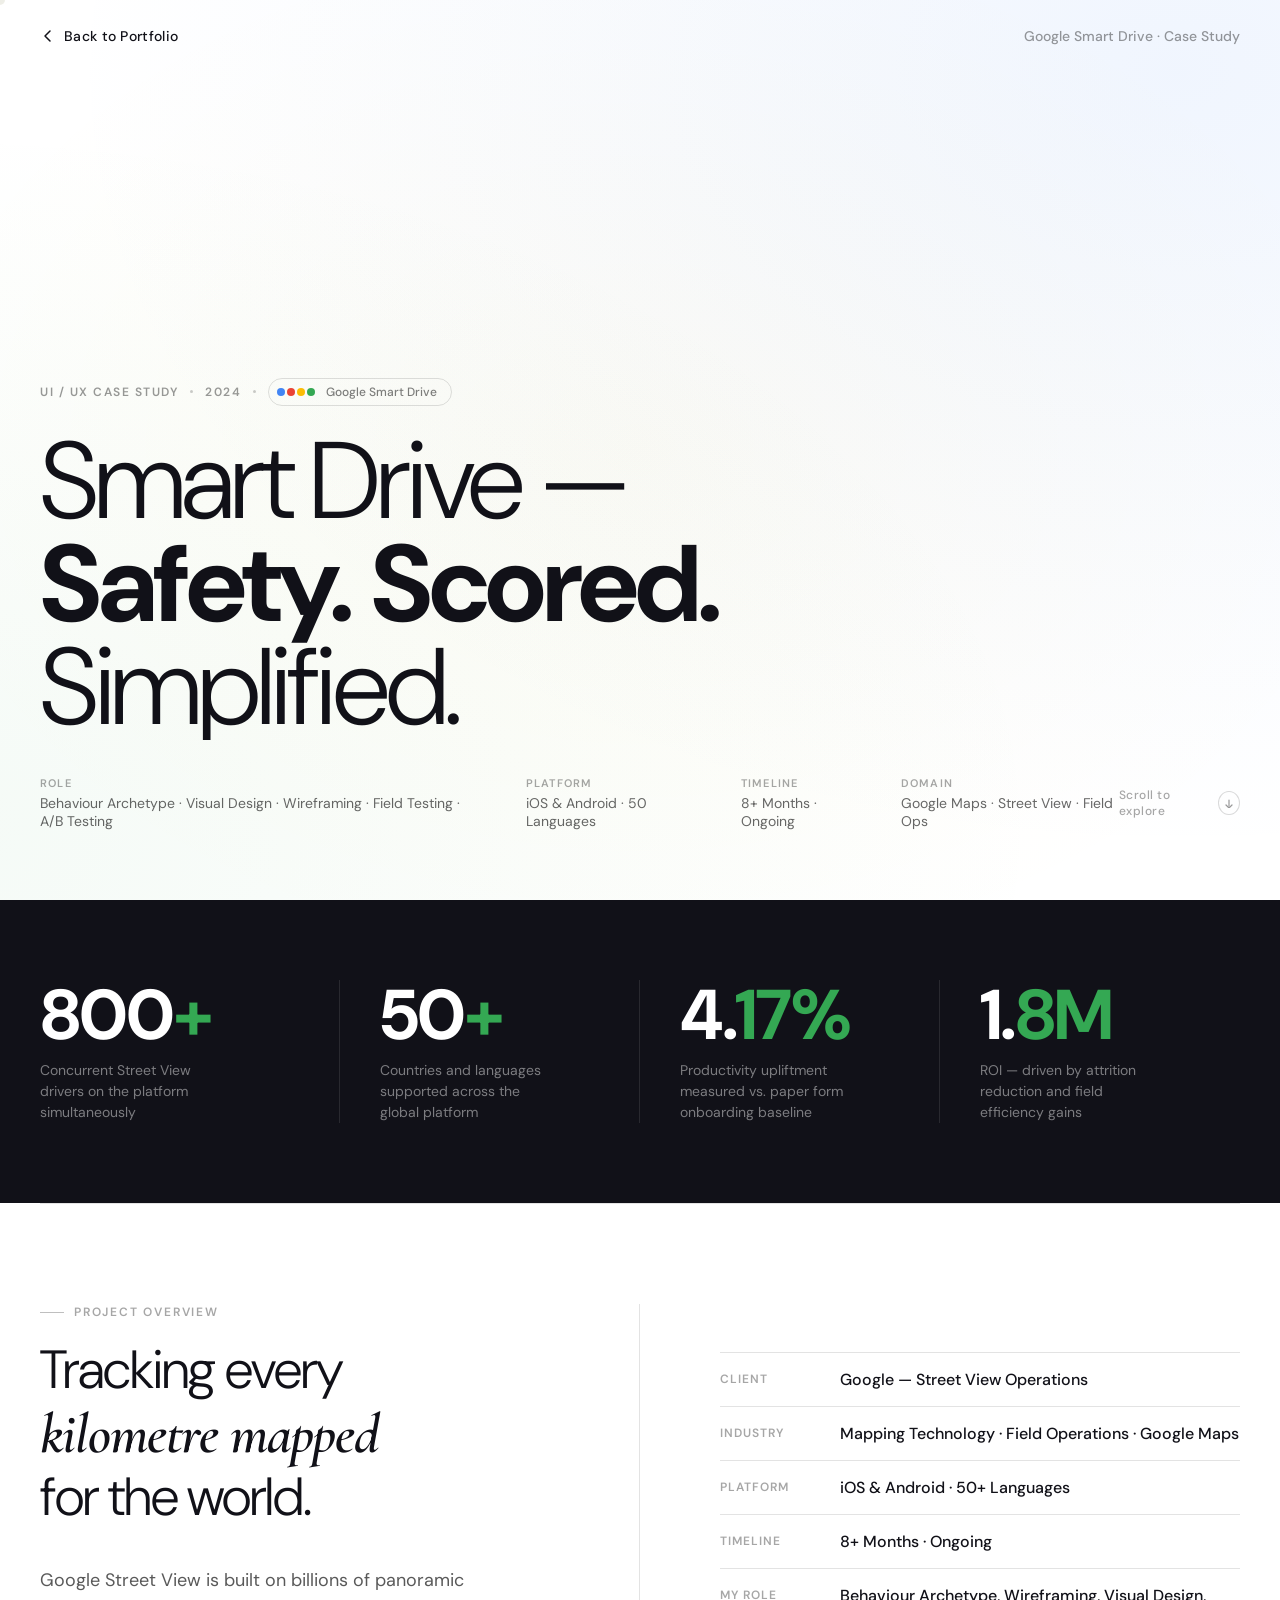
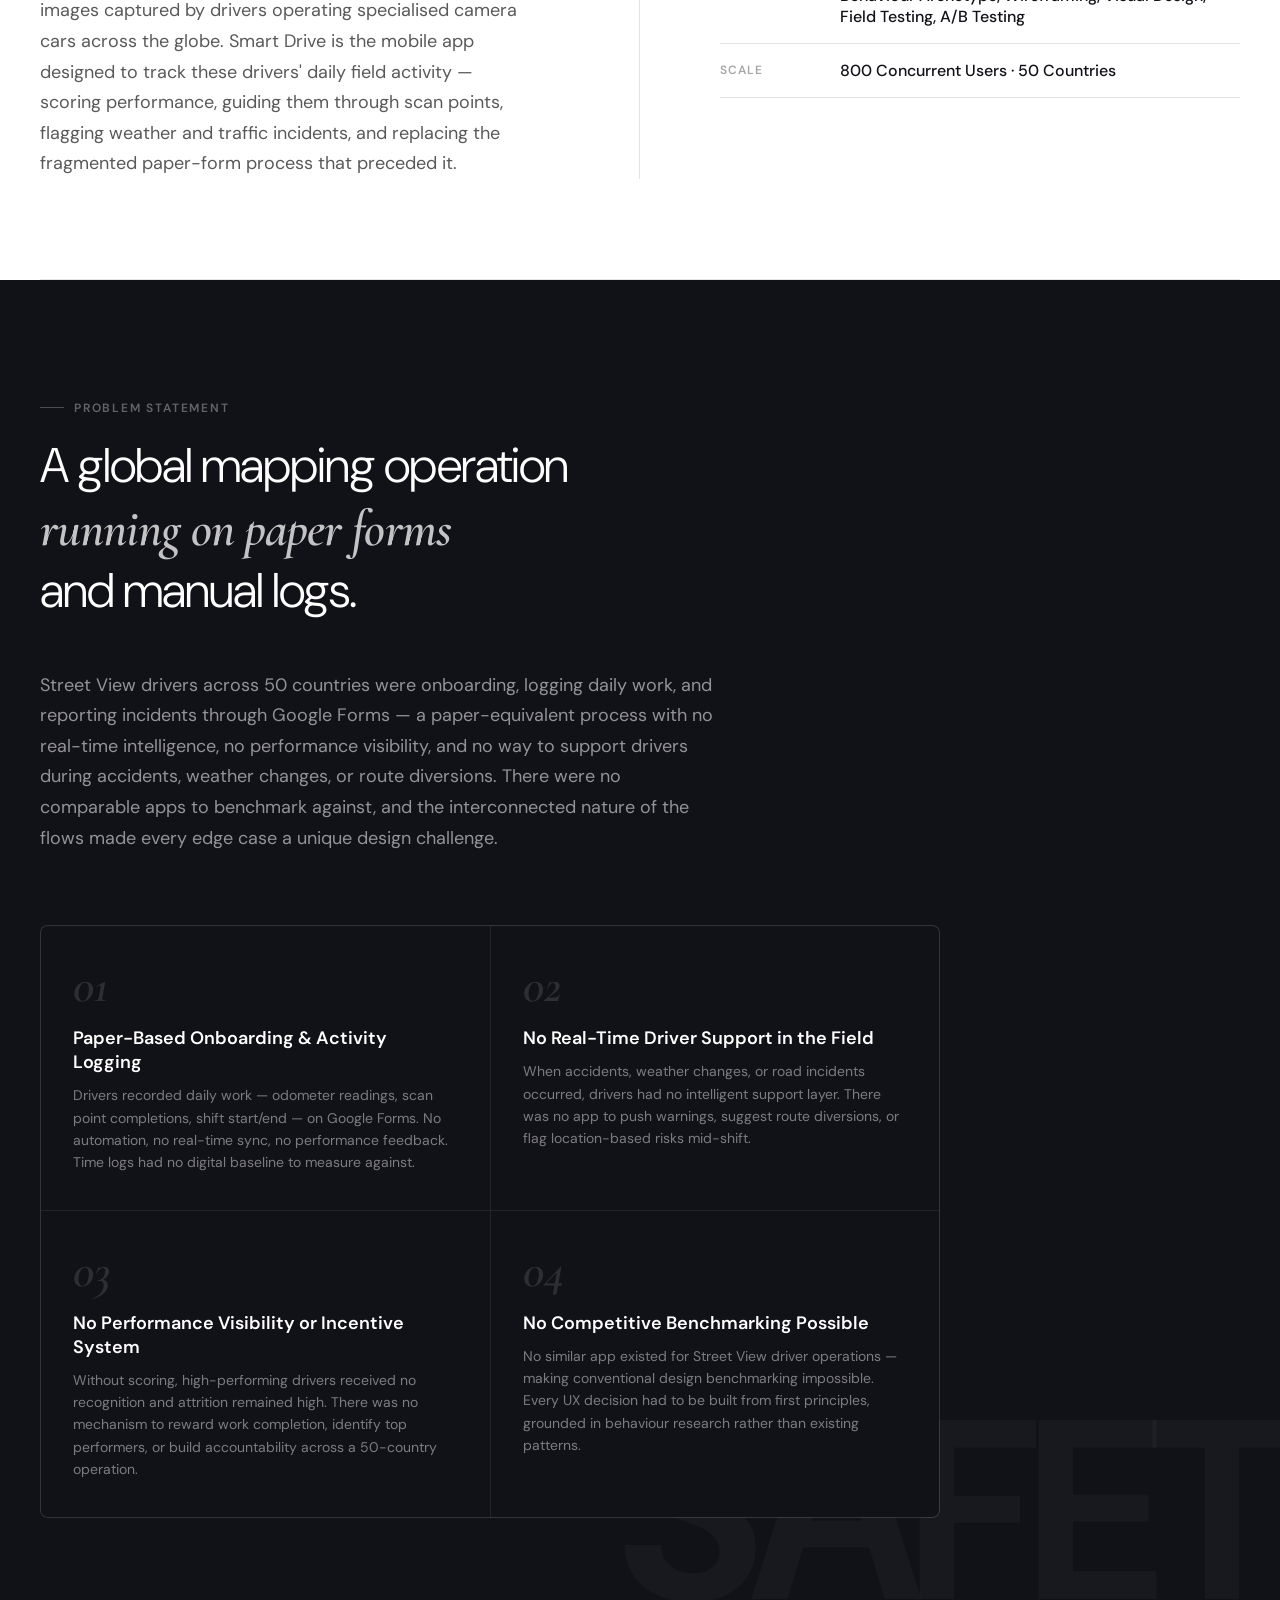
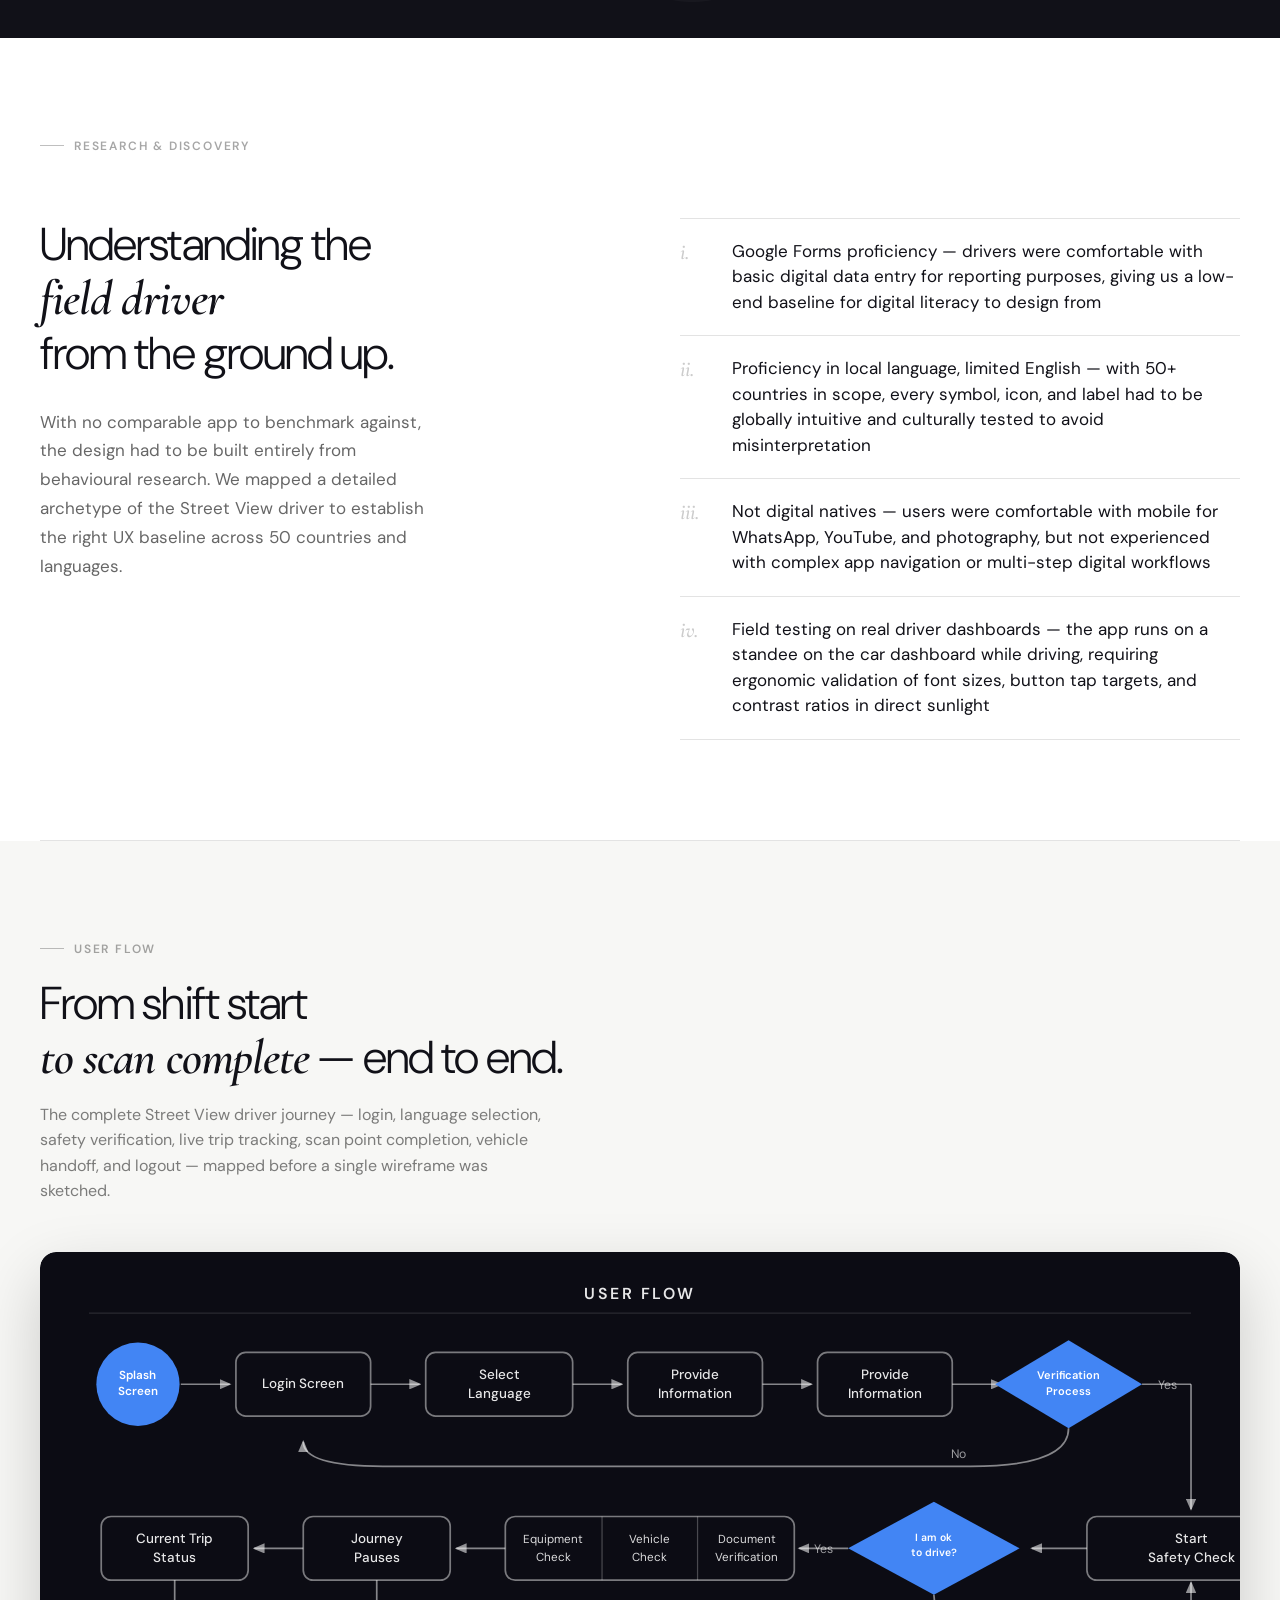
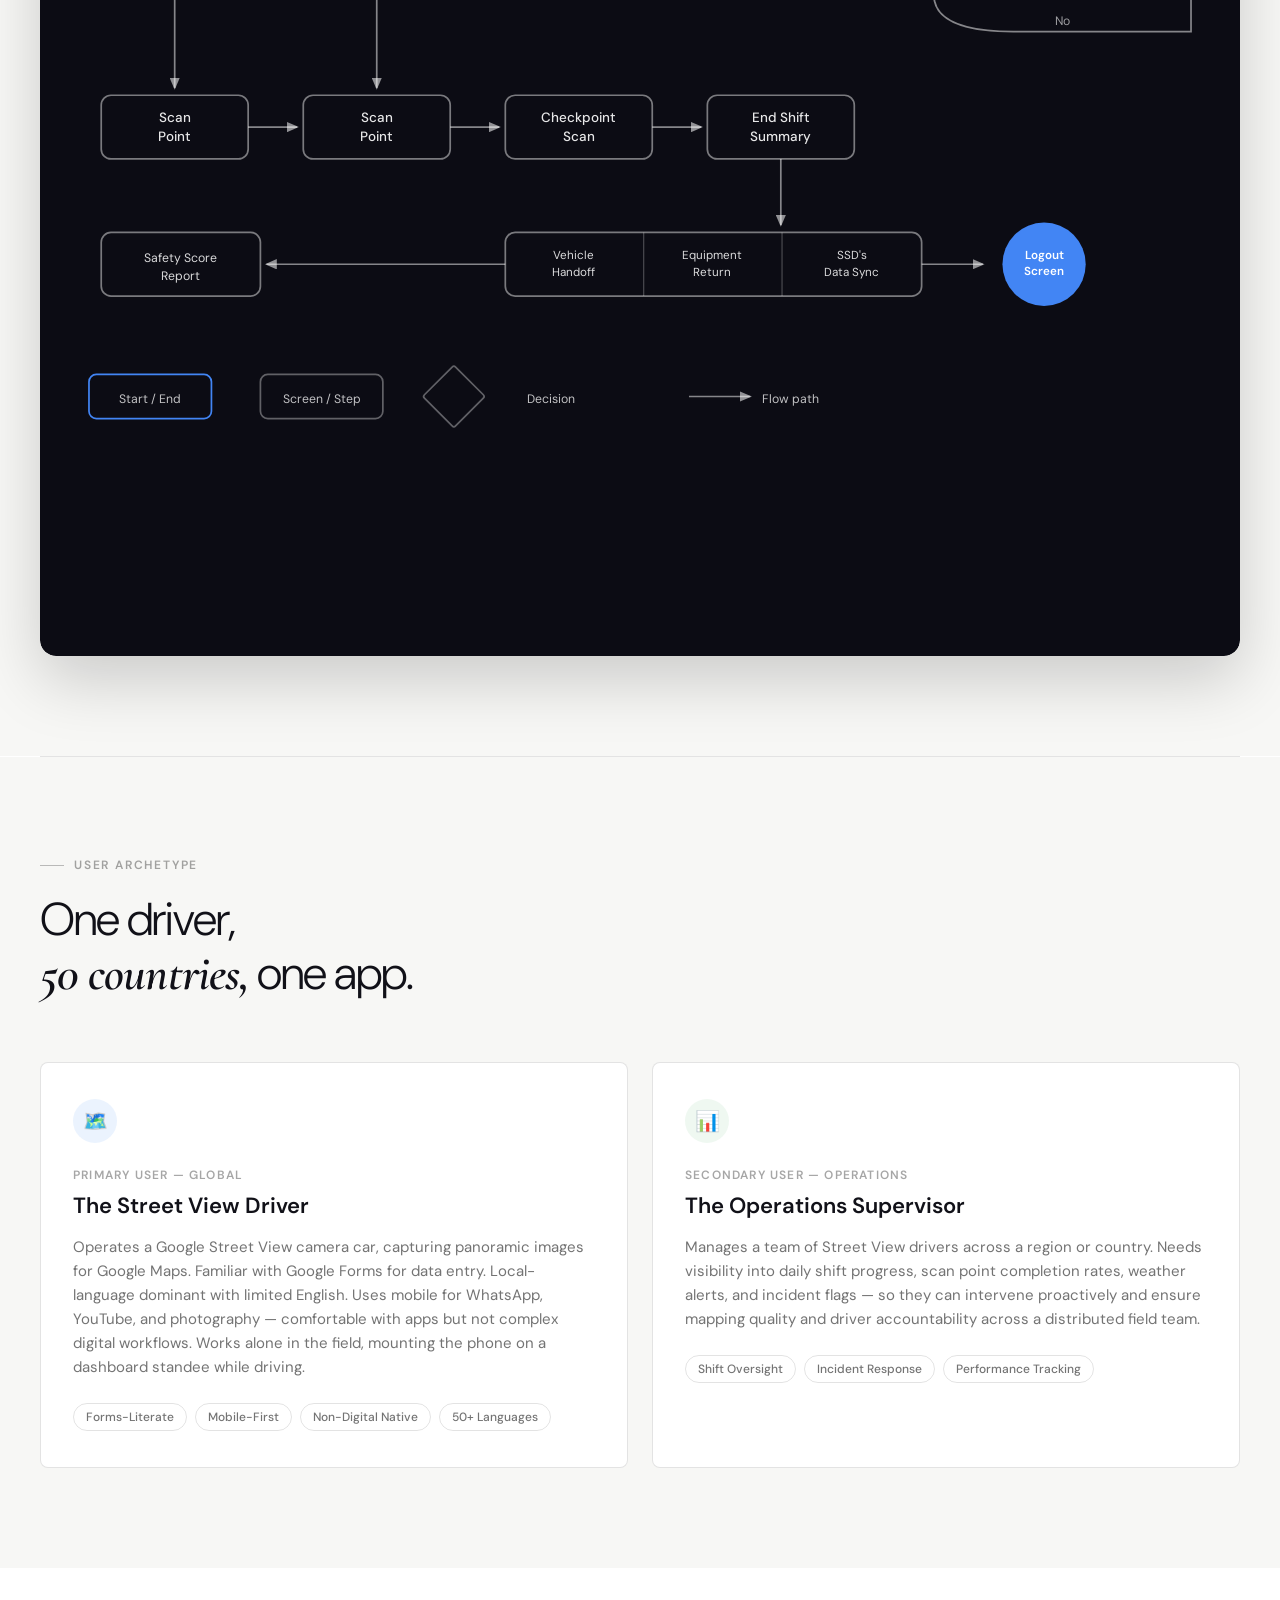
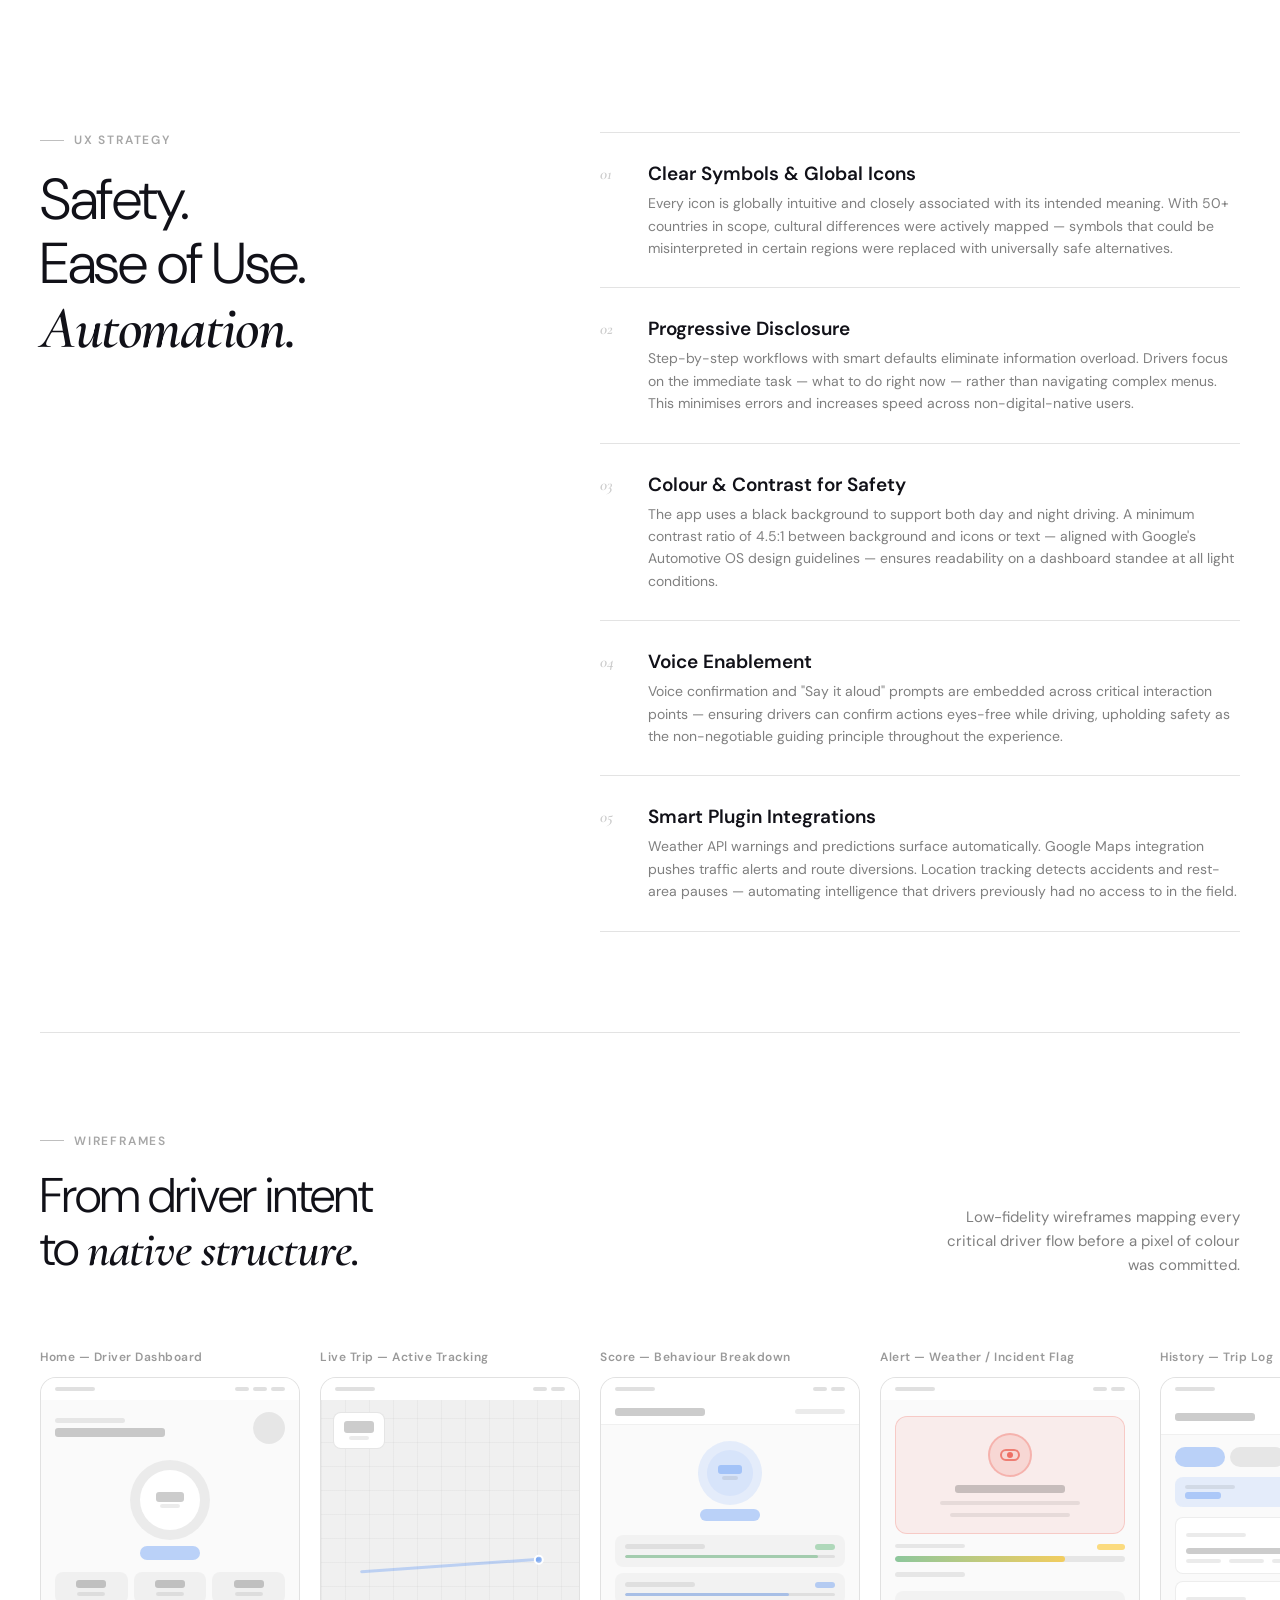
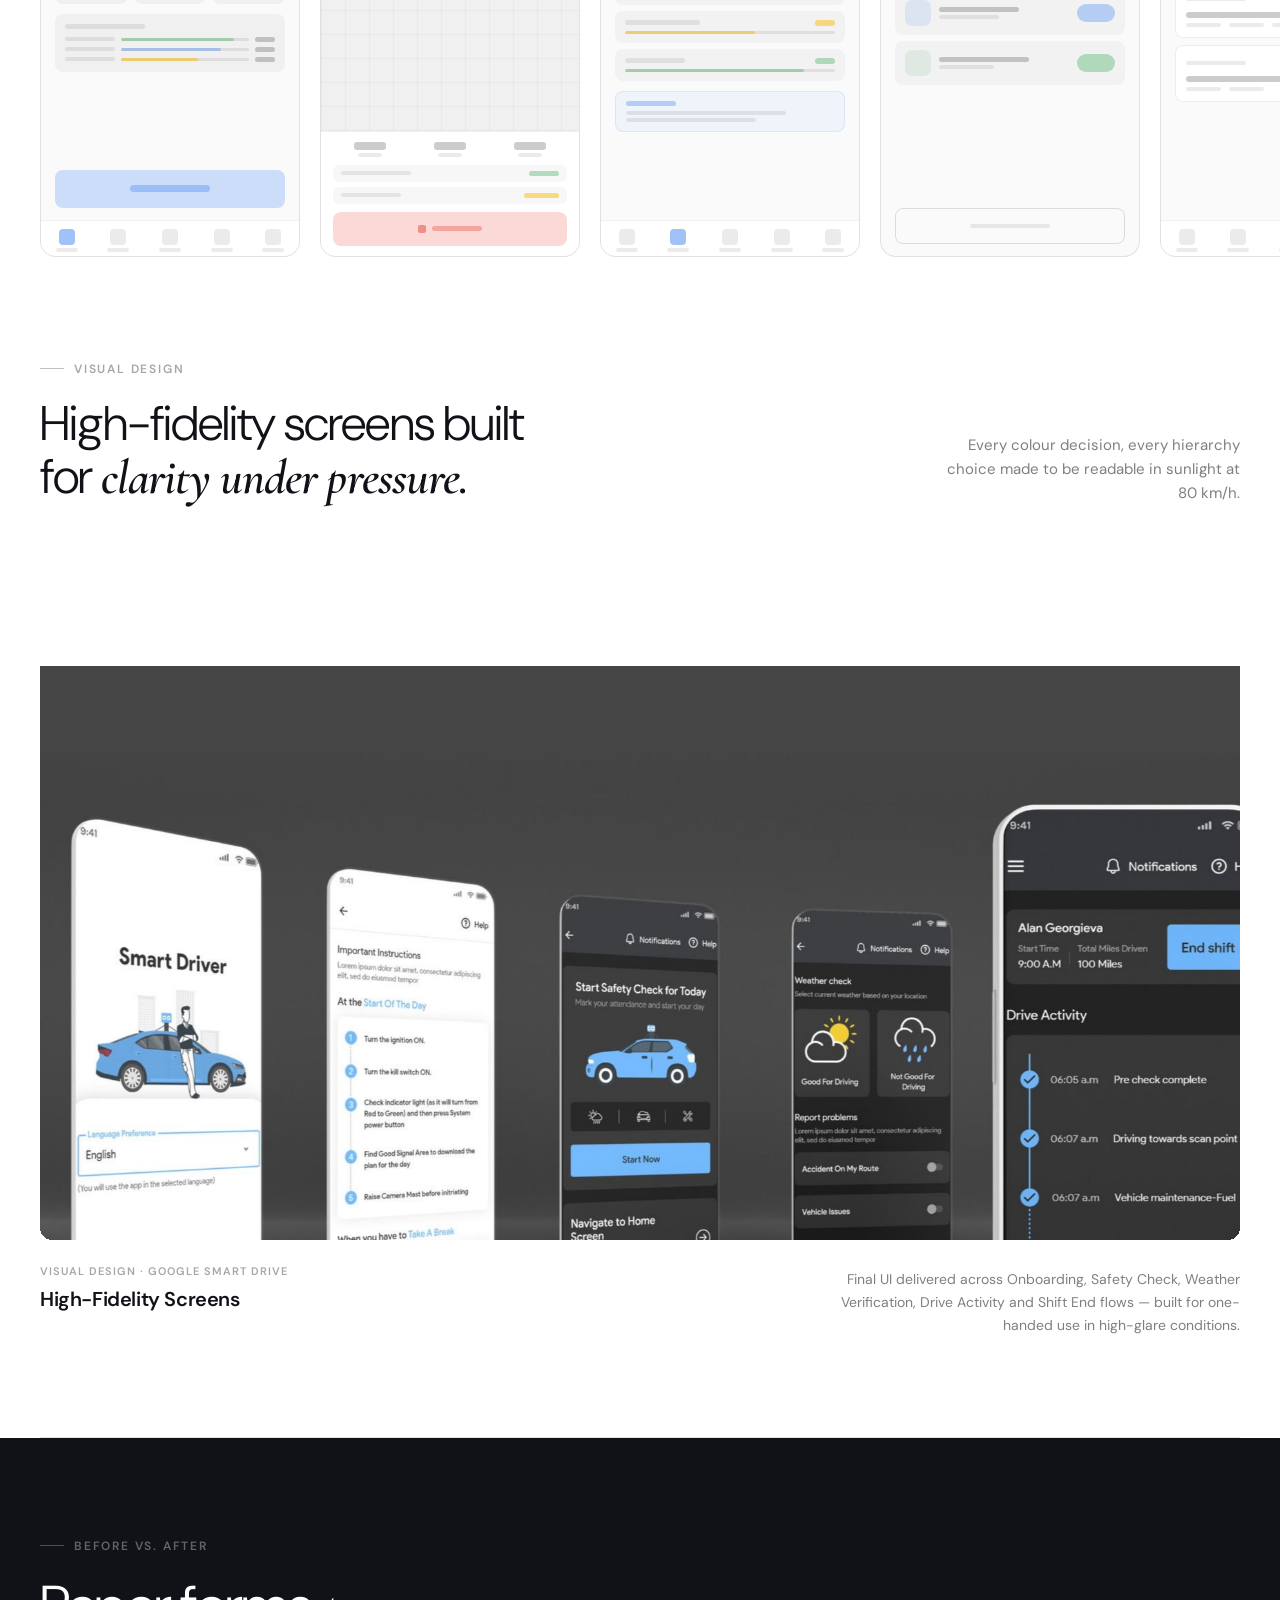
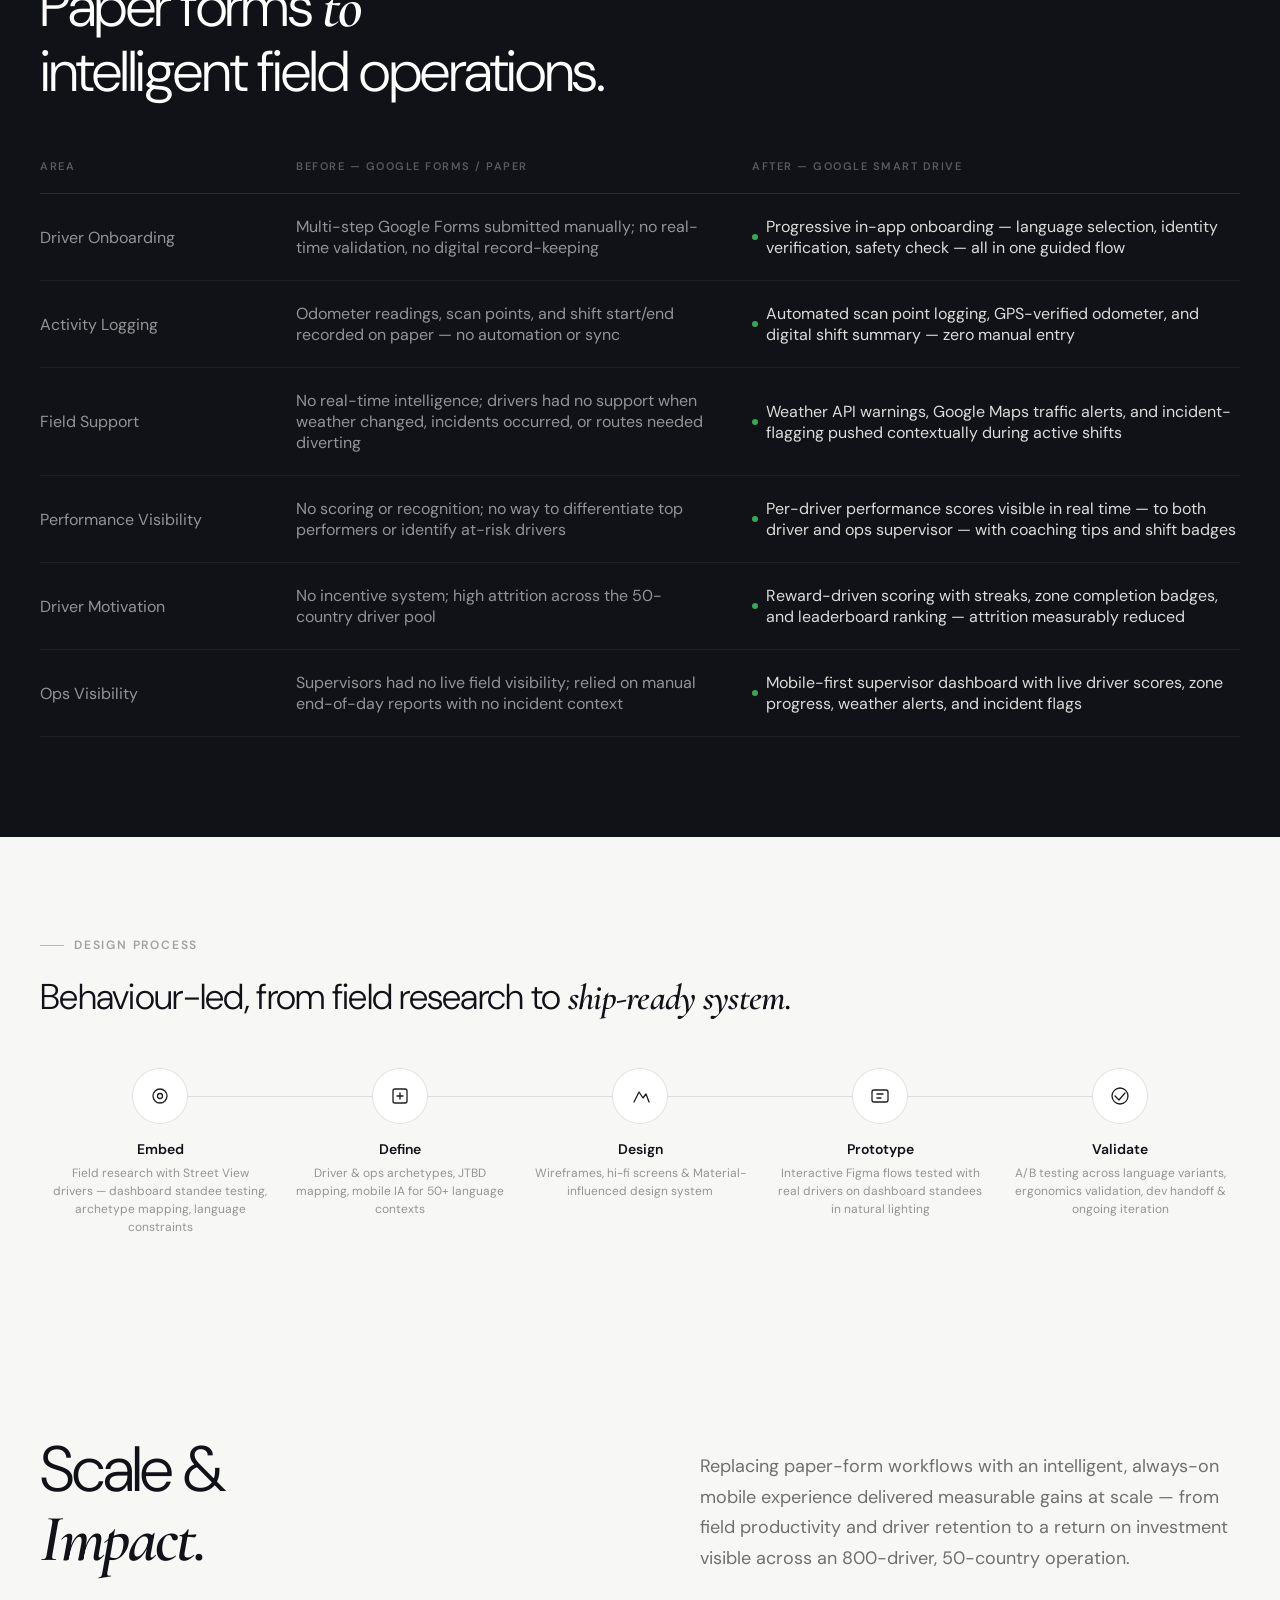
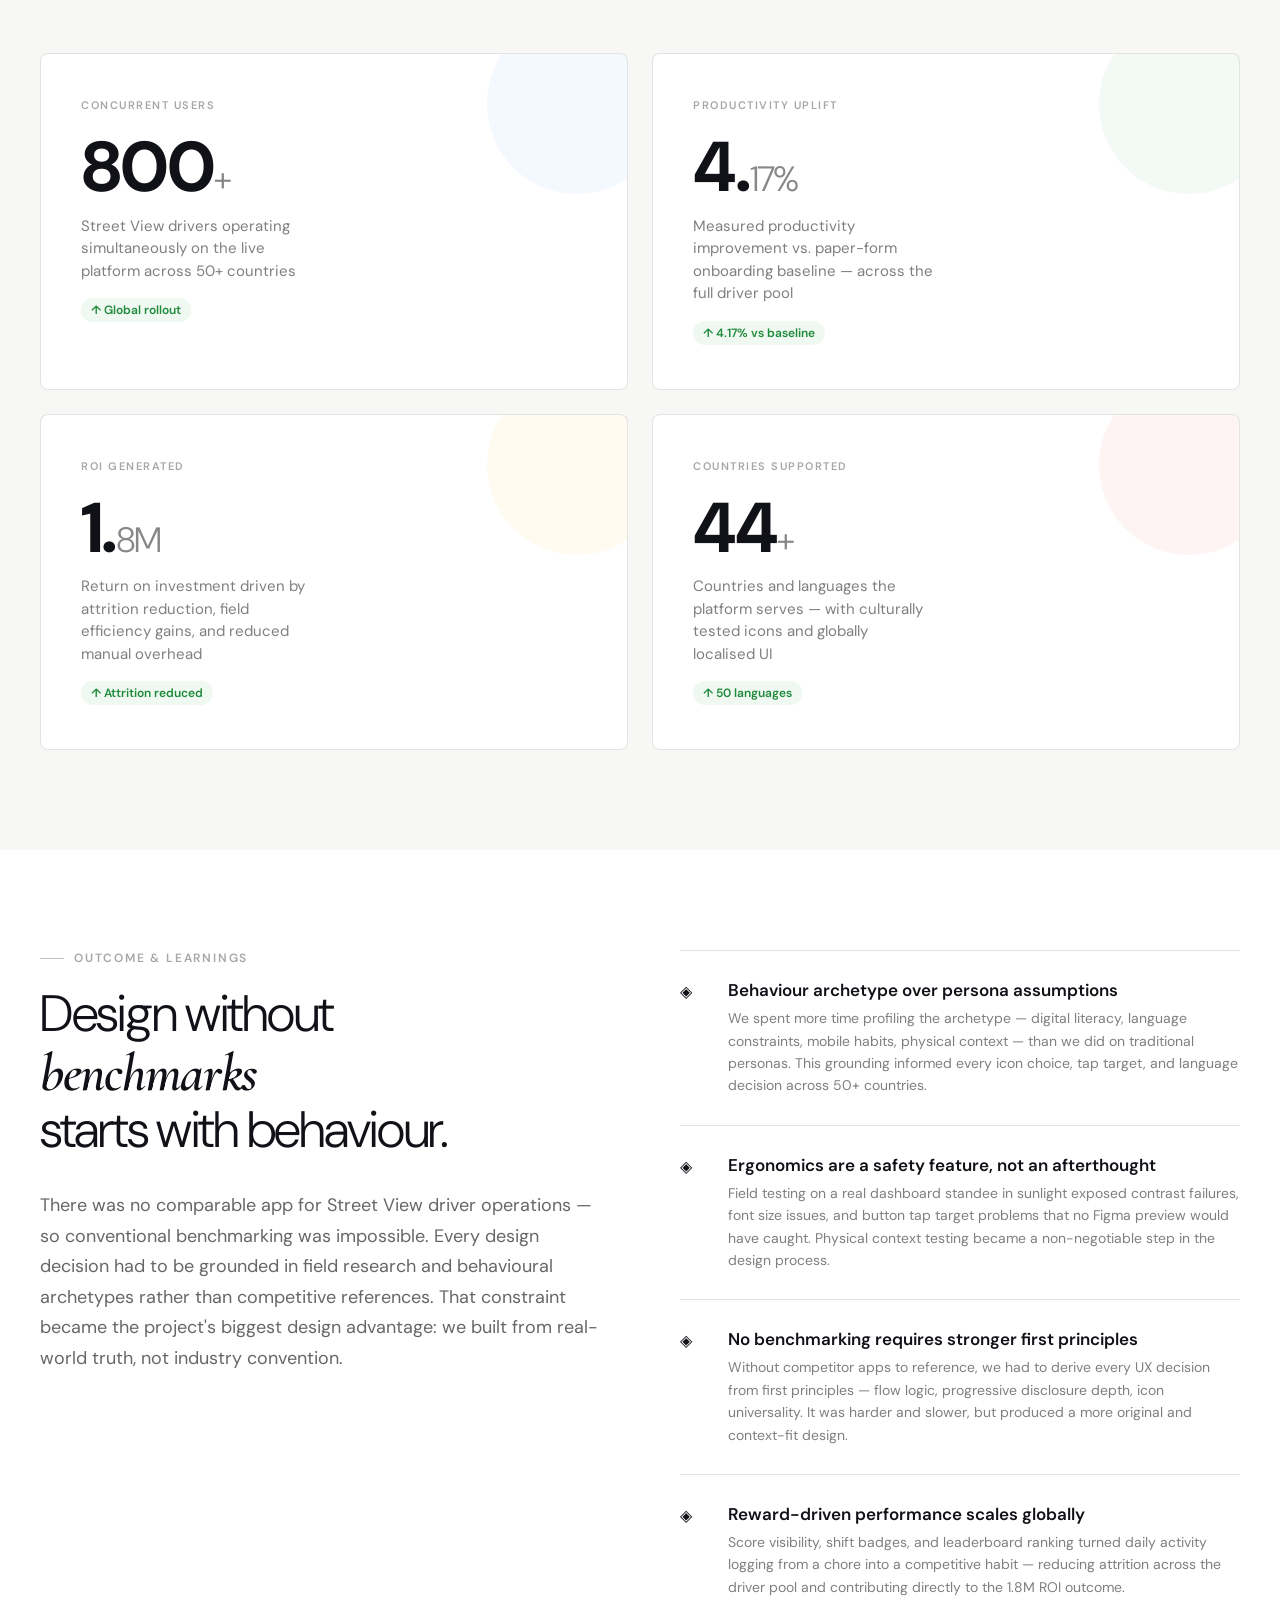
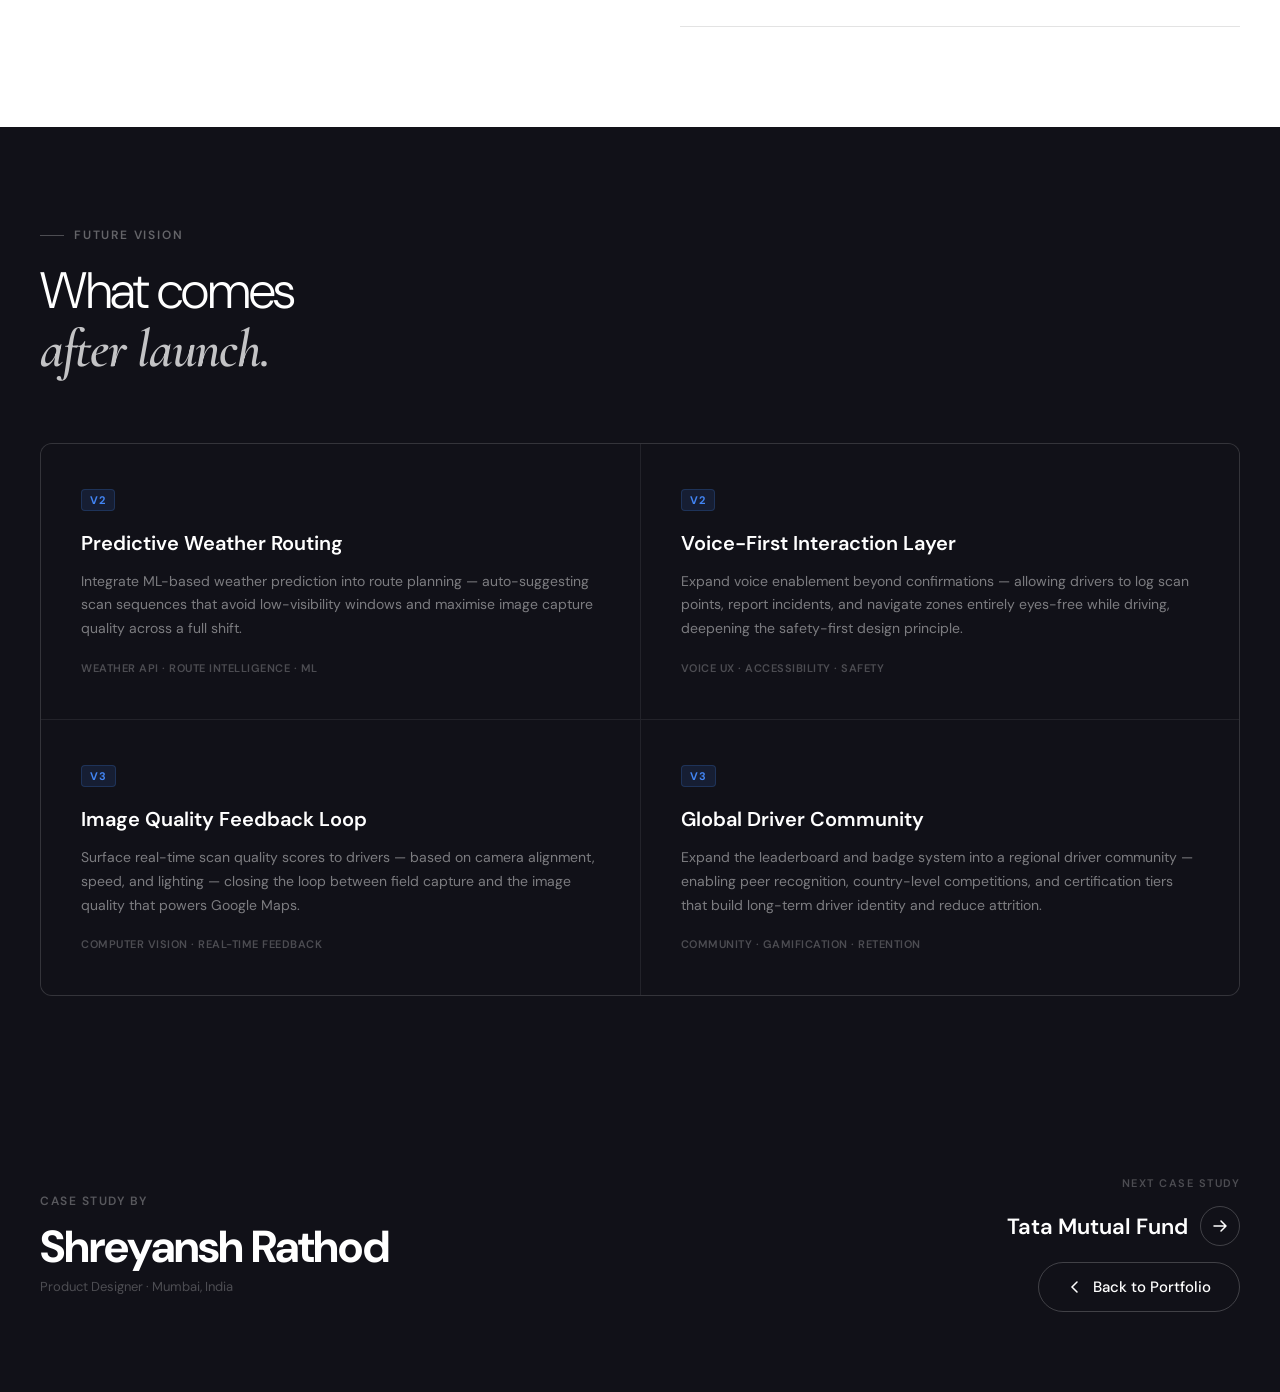
==== commit a0799d61: "GSD case study: remove design system + component library, add real hi-fi screenshot - Removed Design" ====
--- a/google-smart-drive-case-study.html
+++ b/google-smart-drive-case-study.html
@@ -773,216 +773,8 @@
     </div>
   </div>
 
-  <!-- DESIGN SYSTEM -->
-  <div class="ds-section">
-    <div class="ds-header">
-      <p class="s-label reveal">Design System</p>
-      <h2 class="ds-heading reveal d1">Every pixel<br>grounded in a <em>system.</em></h2>
-      <p class="ds-subhead reveal d2">Built on Google Material principles — adapted for safety-critical, high-glare, one-handed mobile use.</p>
-    </div>
-
-    <!-- Colour Palette -->
-    <div class="ds-block reveal">
-      <div class="ds-block-label">Colour Palette</div>
-      <div class="ds-colors">
-        <div class="ds-swatch">
-          <div class="ds-swatch-fill" style="background:#4285F4;"></div>
-          <div class="ds-swatch-info">
-            <div class="ds-sw-name">Google Blue</div>
-            <div class="ds-sw-hex">#4285F4</div>
-            <div class="ds-sw-use">Primary Actions · Score Indicators · Navigation</div>
-          </div>
-        </div>
-        <div class="ds-swatch">
-          <div class="ds-swatch-fill" style="background:#34A853;"></div>
-          <div class="ds-swatch-info">
-            <div class="ds-sw-name">Google Green</div>
-            <div class="ds-sw-hex">#34A853</div>
-            <div class="ds-sw-use">Safe Status · High Scores · Positive Feedback</div>
-          </div>
-        </div>
-        <div class="ds-swatch">
-          <div class="ds-swatch-fill" style="background:#FBBC04;"></div>
-          <div class="ds-swatch-info">
-            <div class="ds-sw-name">Google Yellow</div>
-            <div class="ds-sw-hex">#FBBC04</div>
-            <div class="ds-sw-use">Caution Alerts · Moderate Scores · Scan Point Warnings</div>
-          </div>
-        </div>
-        <div class="ds-swatch">
-          <div class="ds-swatch-fill" style="background:#EA4335;"></div>
-          <div class="ds-swatch-info">
-            <div class="ds-sw-name">Google Red</div>
-            <div class="ds-sw-hex">#EA4335</div>
-            <div class="ds-sw-use">Incident Alerts · Risk Flags · Critical Thresholds</div>
-          </div>
-        </div>
-        <div class="ds-swatch">
-          <div class="ds-swatch-fill" style="background:#111118;"></div>
-          <div class="ds-swatch-info">
-            <div class="ds-sw-name">App Dark</div>
-            <div class="ds-sw-hex">#111118</div>
-            <div class="ds-sw-use">Night Driving Mode · Alert Screens · Deep UI Shell</div>
-          </div>
-        </div>
-        <div class="ds-swatch">
-          <div class="ds-swatch-fill" style="background:#f8f9ff;border:1px solid rgba(0,0,0,.08);"></div>
-          <div class="ds-swatch-info">
-            <div class="ds-sw-name">Surface Light</div>
-            <div class="ds-sw-hex">#F8F9FF</div>
-            <div class="ds-sw-use">Daytime Screens · Cards · History Views</div>
-          </div>
-        </div>
-      </div>
-    </div>
-
-    <!-- Typography -->
-    <div class="ds-block reveal">
-      <div class="ds-block-label">Typography</div>
-      <div class="ds-type-grid">
-        <div class="ds-type-item">
-          <div class="ds-type-sample" style="font-size:42px;font-weight:700;letter-spacing:-0.03em;line-height:1;">82</div>
-          <div class="ds-type-meta"><span class="ds-type-role">Safety Score</span><span class="ds-type-spec">DM Sans 700 · 42px · −0.03em</span></div>
-        </div>
-        <div class="ds-type-item">
-          <div class="ds-type-sample" style="font-size:22px;font-weight:700;letter-spacing:-0.02em;">GOOD MORNING</div>
-          <div class="ds-type-meta"><span class="ds-type-role">Screen Title</span><span class="ds-type-spec">DM Sans 700 · 22px · −0.02em</span></div>
-        </div>
-        <div class="ds-type-item">
-          <div class="ds-type-sample" style="font-size:15px;font-weight:600;letter-spacing:0;">Arjun Sharma 👋</div>
-          <div class="ds-type-meta"><span class="ds-type-role">User Name</span><span class="ds-type-spec">DM Sans 600 · 15px · 0em</span></div>
-        </div>
-        <div class="ds-type-item">
-          <div class="ds-type-sample" style="font-size:11px;font-weight:500;letter-spacing:0.5px;color:rgba(0,0,0,.45);text-transform:uppercase;">SAFETY SCORE</div>
-          <div class="ds-type-meta"><span class="ds-type-role">Label / Caption</span><span class="ds-type-spec">DM Sans 500 · 11px · 0.5px · Uppercase</span></div>
-        </div>
-        <div class="ds-type-item">
-          <div class="ds-type-sample" style="font-size:14px;font-weight:400;line-height:1.6;color:rgba(0,0,0,.6);">Your scan completion rate improved 12 points — stay on your assigned zone route to hit your weekly target of 200 scan points.</div>
-          <div class="ds-type-meta"><span class="ds-type-role">Body / Coaching Copy</span><span class="ds-type-spec">DM Sans 400 · 14px · 1.6lh</span></div>
-        </div>
-      </div>
-    </div>
-
-    <!-- Components -->
-    <div class="ds-block reveal">
-      <div class="ds-block-label">Component Library</div>
-      <div class="ds-comp-grid">
-        <!-- Score Badge -->
-        <div class="ds-comp-card">
-          <div class="ds-comp-preview">
-            <div style="display:flex;flex-direction:column;align-items:center;gap:6px;">
-              <div style="width:64px;height:64px;border-radius:50%;background:conic-gradient(#34A853 0deg,#34A853 295deg,rgba(52,168,83,.15) 295deg);display:flex;align-items:center;justify-content:center;position:relative;">
-                <div style="position:absolute;inset:6px;background:#0e1628;border-radius:50%;"></div>
-                <div style="position:relative;text-align:center;"><div style="font-size:18px;font-weight:700;color:#fff;line-height:1;">82</div></div>
-              </div>
-              <div style="font-size:9px;font-weight:700;letter-spacing:.5px;color:#34A853;background:rgba(52,168,83,.15);padding:2px 8px;border-radius:100px;border:1px solid rgba(52,168,83,.25);">EXCELLENT ↑</div>
-            </div>
-          </div>
-          <div class="ds-comp-label">Score Ring</div>
-        </div>
-        <!-- Alert Chip -->
-        <div class="ds-comp-card">
-          <div class="ds-comp-preview">
-            <div style="display:flex;flex-direction:column;gap:8px;align-items:flex-start;">
-              <div style="display:flex;align-items:center;gap:6px;background:rgba(234,67,53,.1);border:1px solid rgba(234,67,53,.25);border-radius:8px;padding:6px 10px;">
-                <div style="width:6px;height:6px;border-radius:50%;background:#EA4335;"></div>
-                <span style="font-size:10px;font-weight:700;color:#EA4335;letter-spacing:.3px;">WEATHER ALERT</span>
-              </div>
-              <div style="display:flex;align-items:center;gap:6px;background:rgba(251,188,4,.1);border:1px solid rgba(251,188,4,.25);border-radius:8px;padding:6px 10px;">
-                <div style="width:6px;height:6px;border-radius:50%;background:#FBBC04;"></div>
-                <span style="font-size:10px;font-weight:700;color:#c8960a;letter-spacing:.3px;">CAUTION</span>
-              </div>
-              <div style="display:flex;align-items:center;gap:6px;background:rgba(52,168,83,.1);border:1px solid rgba(52,168,83,.25);border-radius:8px;padding:6px 10px;">
-                <div style="width:6px;height:6px;border-radius:50%;background:#34A853;"></div>
-                <span style="font-size:10px;font-weight:700;color:#1e8a3a;letter-spacing:.3px;">SAFE</span>
-              </div>
-            </div>
-          </div>
-          <div class="ds-comp-label">Status Chips</div>
-        </div>
-        <!-- Behaviour Bar -->
-        <div class="ds-comp-card">
-          <div class="ds-comp-preview">
-            <div style="display:flex;flex-direction:column;gap:7px;width:100%;">
-              <div style="display:flex;align-items:center;gap:8px;">
-                <span style="font-size:9px;color:rgba(255,255,255,.5);width:52px;flex-shrink:0;">Scan Pts</span>
-                <div style="flex:1;height:4px;background:rgba(255,255,255,.1);border-radius:4px;overflow:hidden;"><div style="width:92%;height:100%;background:#34A853;border-radius:4px;"></div></div>
-                <span style="font-size:9px;font-weight:700;color:#fff;">92</span>
-              </div>
-              <div style="display:flex;align-items:center;gap:8px;">
-                <span style="font-size:9px;color:rgba(255,255,255,.5);width:52px;flex-shrink:0;">On-Time</span>
-                <div style="flex:1;height:4px;background:rgba(255,255,255,.1);border-radius:4px;overflow:hidden;"><div style="width:78%;height:100%;background:#4285F4;border-radius:4px;"></div></div>
-                <span style="font-size:9px;font-weight:700;color:#fff;">78</span>
-              </div>
-              <div style="display:flex;align-items:center;gap:8px;">
-                <span style="font-size:9px;color:rgba(255,255,255,.5);width:52px;flex-shrink:0;">Route Adh.</span>
-                <div style="flex:1;height:4px;background:rgba(255,255,255,.1);border-radius:4px;overflow:hidden;"><div style="width:62%;height:100%;background:#FBBC04;border-radius:4px;"></div></div>
-                <span style="font-size:9px;font-weight:700;color:#fff;">62</span>
-              </div>
-            </div>
-          </div>
-          <div class="ds-comp-label">Performance Bars</div>
-        </div>
-        <!-- Trip Card -->
-        <div class="ds-comp-card">
-          <div class="ds-comp-preview" style="background:#f8f9ff;">
-            <div style="background:#fff;border-radius:10px;padding:10px 12px;border:1px solid rgba(0,0,0,.06);width:100%;">
-              <div style="display:flex;justify-content:space-between;align-items:flex-start;margin-bottom:5px;">
-                <span style="font-size:9px;font-weight:600;color:rgba(0,0,0,.4);letter-spacing:.3px;">TODAY · 09:14 AM</span>
-                <span style="font-size:9px;font-weight:700;background:rgba(52,168,83,.1);color:#1e8a3a;padding:2px 6px;border-radius:100px;">92 ⭐</span>
-              </div>
-              <div style="font-size:11px;font-weight:600;color:#111;margin-bottom:5px;">Zone 4 — Scan Complete</div>
-              <div style="display:flex;gap:8px;">
-                <span style="font-size:9px;color:rgba(0,0,0,.5);">47 points</span>
-                <span style="font-size:9px;color:rgba(0,0,0,.5);">4h 22m</span>
-                <span style="font-size:9px;color:#1e8a3a;">No incidents</span>
-              </div>
-            </div>
-          </div>
-          <div class="ds-comp-label">Shift Card</div>
-        </div>
-        <!-- CTA Button -->
-        <div class="ds-comp-card">
-          <div class="ds-comp-preview">
-            <div style="display:flex;flex-direction:column;gap:8px;width:100%;">
-              <div style="height:36px;background:linear-gradient(90deg,#4285F4,#34A853);border-radius:10px;display:flex;align-items:center;justify-content:center;gap:7px;">
-                <div style="width:7px;height:7px;background:#fff;border-radius:50%;"></div>
-                <span style="color:#fff;font-size:10px;font-weight:700;letter-spacing:.5px;">START NEW SHIFT</span>
-              </div>
-              <div style="height:32px;border:1px solid rgba(255,255,255,.18);border-radius:10px;display:flex;align-items:center;justify-content:center;">
-                <span style="color:rgba(255,255,255,.5);font-size:10px;font-weight:600;letter-spacing:.3px;">RESUME CURRENT SHIFT</span>
-              </div>
-            </div>
-          </div>
-          <div class="ds-comp-label">CTA Buttons</div>
-        </div>
-        <!-- Scan Point Tracker -->
-        <div class="ds-comp-card">
-          <div class="ds-comp-preview">
-            <div style="width:100%;">
-              <div style="display:flex;justify-content:space-between;margin-bottom:5px;">
-                <span style="font-size:9px;font-weight:600;letter-spacing:.5px;color:rgba(255,255,255,.4);">SCAN POINTS TODAY</span>
-                <span style="font-size:10px;font-weight:700;color:#FBBC04;">31 / 40</span>
-              </div>
-              <div style="height:6px;background:rgba(255,255,255,.1);border-radius:4px;overflow:hidden;margin-bottom:6px;">
-                <div style="width:77%;height:100%;background:linear-gradient(90deg,#34A853,#FBBC04);border-radius:4px;"></div>
-              </div>
-              <div style="display:flex;justify-content:space-between;">
-                <span style="font-size:8px;color:rgba(255,255,255,.3);">0</span>
-                <span style="font-size:8px;color:#34A853;">20 ✓</span>
-                <span style="font-size:8px;color:#FBBC04;">30 ⚠</span>
-                <span style="font-size:8px;color:#EA4335;">40 ✗</span>
-              </div>
-            </div>
-          </div>
-          <div class="ds-comp-label">Scan Point Tracker</div>
-        </div>
-      </div>
-    </div>
-  </div>
-
-  <!-- VISUAL DESIGN — CSS Hi-Fi Screens -->
-  <div style="padding:80px 40px 0;">
+  <!-- VISUAL DESIGN — Real Hi-Fi Screenshot -->
+  <div class="vis-section-pad">
     <p class="s-label reveal">Visual Design</p>
     <div style="display:flex;justify-content:space-between;align-items:flex-end;margin-bottom:60px;">
       <h2 class="reveal d1" style="font-family:var(--font-sans);font-weight:300;font-size:clamp(32px,3.8vw,58px);letter-spacing:-0.02em;line-height:1.1;">
@@ -992,304 +784,25 @@
         Every colour decision, every hierarchy choice made to be readable in sunlight at 80 km/h.
       </p>
     </div>
-
-    <!-- 3 hi-fi phone screens -->
-    <div class="hifi-showcase reveal">
-
-      <!-- Phone 1: Dashboard -->
-      <div class="hifi-phone">
-        <div class="phone-shell">
-          <div class="phone-notch"><div class="notch-pill"></div></div>
-          <div class="hifi-screen-dashboard">
-            <div style="display:flex;justify-content:space-between;align-items:flex-start;">
-              <div>
-                <div class="hifi-greeting">GOOD MORNING</div>
-                <div class="hifi-name">Arjun Sharma 👋</div>
-              </div>
-              <div style="width:34px;height:34px;border-radius:50%;background:rgba(66,133,244,.2);border:2px solid rgba(66,133,244,.3);"></div>
-            </div>
-            <div class="score-ring-wrap">
-              <div class="score-ring">
-                <div class="score-inner">
-                  <div class="score-val">82</div>
-                  <div class="score-lbl">SAFETY SCORE</div>
-                </div>
-              </div>
-              <div class="score-badge">↑ EXCELLENT DRIVER</div>
-            </div>
-            <div class="hifi-stats-row">
-              <div class="hifi-stat">
-                <div class="hifi-stat-val">31</div>
-                <div class="hifi-stat-lbl">SCANS DONE</div>
-              </div>
-              <div class="hifi-stat">
-                <div class="hifi-stat-val">112</div>
-                <div class="hifi-stat-lbl">KM TODAY</div>
-              </div>
-              <div class="hifi-stat">
-                <div class="hifi-stat-val">9</div>
-                <div class="hifi-stat-lbl">REMAINING</div>
-              </div>
-            </div>
-            <div class="hifi-card">
-              <div class="hifi-card-title">Performance Breakdown</div>
-              <div class="behavior-bars">
-                <div class="bbar-row">
-                  <div class="bbar-label">Scan Points</div>
-                  <div class="bbar-track"><div class="bbar-fill" style="width:92%;background:#34A853;"></div></div>
-                  <div class="bbar-score">92</div>
-                </div>
-                <div class="bbar-row">
-                  <div class="bbar-label">On-Time</div>
-                  <div class="bbar-track"><div class="bbar-fill" style="width:78%;background:#4285F4;"></div></div>
-                  <div class="bbar-score">78</div>
-                </div>
-                <div class="bbar-row">
-                  <div class="bbar-label">Route Adhere.</div>
-                  <div class="bbar-track"><div class="bbar-fill" style="width:62%;background:#FBBC04;"></div></div>
-                  <div class="bbar-score">62</div>
-                </div>
-                <div class="bbar-row">
-                  <div class="bbar-label">Incidents</div>
-                  <div class="bbar-track"><div class="bbar-fill" style="width:85%;background:#34A853;"></div></div>
-                  <div class="bbar-score">85</div>
-                </div>
-              </div>
-            </div>
-            <div style="height:38px;background:linear-gradient(90deg,#4285F4,#34A853);border-radius:10px;display:flex;align-items:center;justify-content:center;gap:8px;cursor:pointer;margin-top:auto;">
-              <div style="width:8px;height:8px;background:white;border-radius:50%;"></div>
-              <span style="color:#fff;font-size:12px;font-weight:700;letter-spacing:.5px;">START NEW SHIFT</span>
-            </div>
-          </div>
-        </div>
-        <div style="padding:16px 20px;background:#0e0e16;border-top:1px solid rgba(255,255,255,.06);">
-          <div style="font-size:11px;font-weight:700;letter-spacing:.5px;color:rgba(255,255,255,.35);margin-bottom:4px;">SCREEN 01</div>
-          <div style="font-size:15px;font-weight:600;color:#fff;">Driver Dashboard</div>
-          <div style="font-size:12px;color:rgba(255,255,255,.35);margin-top:4px;">Performance score, scan point progress &amp; shift start</div>
-        </div>
-      </div>
-
-      <!-- Phone 2: Fatigue Alert -->
-      <div class="hifi-phone">
-        <div class="phone-shell">
-          <div class="phone-notch"><div class="notch-pill"></div></div>
-          <div class="hifi-screen-fatigue">
-            <div class="fatigue-header">
-              <div class="fatigue-back"><div class="fatigue-back-icon"></div></div>
-              <div class="fatigue-title-txt">FIELD ALERT</div>
-              <div style="width:28px;"></div>
-            </div>
-            <div class="alert-card">
-              <div class="alert-icon-ring">
-                <div class="alert-icon-eye"></div>
-              </div>
-              <div class="alert-title">Weather Warning Ahead</div>
-              <div class="alert-sub">Heavy rain forecast in your next 15 km zone. Scan image quality may be affected. Google Maps has flagged a recommended detour.</div>
-              <div class="drive-time-bar" style="width:100%;">
-                <div class="dtb-label">
-                  <span class="dtb-lbl-txt">SCAN POINTS COMPLETED</span>
-                  <span class="dtb-lbl-val">31 / 40</span>
-                </div>
-                <div class="dtb-track"><div class="dtb-fill"></div></div>
-              </div>
-            </div>
-            <div style="color:rgba(255,255,255,.35);font-size:9px;font-weight:700;letter-spacing:1px;margin-top:2px;">RECOMMENDED ACTIONS</div>
-            <div class="rest-options">
-              <div class="rest-option">
-                <div class="rest-icon blue"><div class="rest-icon-dot blue"></div></div>
-                <div class="rest-info">
-                  <div class="rest-name">Take Recommended Detour</div>
-                  <div class="rest-time">Alternative route · +4.2 km · Clear skies</div>
-                </div>
-                <div class="rest-action">NAVIGATE</div>
-              </div>
-              <div class="rest-option">
-                <div class="rest-icon green"><div class="rest-icon-dot green"></div></div>
-                <div class="rest-info">
-                  <div class="rest-name">Pause &amp; Report Incident</div>
-                  <div class="rest-time">Log road condition for ops supervisor</div>
-                </div>
-                <div class="rest-action" style="background:var(--g-green);">LOG</div>
-              </div>
-            </div>
-            <div style="height:36px;border:1px solid rgba(255,255,255,.12);border-radius:8px;display:flex;align-items:center;justify-content:center;cursor:pointer;margin-top:auto;">
-              <span style="color:rgba(255,255,255,.4);font-size:10px;font-weight:700;letter-spacing:.5px;">CONTINUE ON CURRENT ROUTE</span>
-            </div>
-          </div>
-        </div>
-        <div style="padding:16px 20px;background:#0e0e16;border-top:1px solid rgba(255,255,255,.06);">
-          <div style="font-size:11px;font-weight:700;letter-spacing:.5px;color:rgba(255,255,255,.35);margin-bottom:4px;">SCREEN 02</div>
-          <div style="font-size:15px;font-weight:600;color:#fff;">Field Alert</div>
-          <div style="font-size:12px;color:rgba(255,255,255,.35);margin-top:4px;">Real-time weather &amp; incident warning with route action</div>
-        </div>
-      </div>
-
-      <!-- Phone 3: Driver Score -->
-      <div class="hifi-phone">
-        <div class="phone-shell">
-          <div class="phone-notch"><div class="notch-pill"></div></div>
-          <div class="hifi-screen-score">
-            <div class="score-header">
-              <div class="score-header-title">Driver Score</div>
-              <div class="score-header-date">Today · Apr 7</div>
-            </div>
-            <div class="big-score-wrap">
-              <div class="big-score-ring">
-                <div class="big-score-inner">
-                  <div class="big-score-num">78</div>
-                  <div class="big-score-sub">OUT OF 100</div>
-                </div>
-              </div>
-              <div class="big-score-label">GOOD DRIVER ↑ +4 from yesterday</div>
-            </div>
-            <div class="score-breakdown">
-              <div class="sbd-row">
-                <div class="sbd-top"><span class="sbd-name">Scan Completion</span><span class="sbd-score great">92/100</span></div>
-                <div class="sbd-bar-track"><div class="sbd-bar-fill great" style="width:92%;"></div></div>
-              </div>
-              <div class="sbd-row">
-                <div class="sbd-top"><span class="sbd-name">On-Time Reporting</span><span class="sbd-score good">78/100</span></div>
-                <div class="sbd-bar-track"><div class="sbd-bar-fill good" style="width:78%;"></div></div>
-              </div>
-              <div class="sbd-row">
-                <div class="sbd-top"><span class="sbd-name">Route Adherence</span><span class="sbd-score warn">62/100</span></div>
-                <div class="sbd-bar-track"><div class="sbd-bar-fill warn" style="width:62%;"></div></div>
-              </div>
-              <div class="sbd-row">
-                <div class="sbd-top"><span class="sbd-name">Incident Response</span><span class="sbd-score great">85/100</span></div>
-                <div class="sbd-bar-track"><div class="sbd-bar-fill great" style="width:85%;"></div></div>
-              </div>
-            </div>
-            <div class="score-tips">
-              <div class="score-tip-label">💡 COACHING TIP</div>
-              <div class="score-tip-txt">Your scan completion rate is 92% this week — complete your remaining 3 scan points before shift end to hit your weekly target and earn a bonus.</div>
-            </div>
-          </div>
-        </div>
-        <div style="padding:16px 20px;background:#0e0e16;border-top:1px solid rgba(255,255,255,.06);">
-          <div style="font-size:11px;font-weight:700;letter-spacing:.5px;color:rgba(255,255,255,.35);margin-bottom:4px;">SCREEN 03</div>
-          <div style="font-size:15px;font-weight:600;color:#fff;">Performance Score</div>
-          <div style="font-size:12px;color:rgba(255,255,255,.35);margin-top:4px;">Per-metric breakdown with personalised coaching tips</div>
-        </div>
-      </div>
-
-    </div>
-
-    <!-- 2-up: Trip History + Fleet -->
-    <div style="display:grid;grid-template-columns:1fr 1fr;gap:24px;margin-top:24px;" class="reveal">
-      <div class="hifi-phone" style="border-radius:20px;">
-        <div class="phone-shell" style="border-radius:20px;">
-          <div class="phone-notch"><div class="notch-pill"></div></div>
-          <div class="hifi-screen-history">
-            <div class="history-header">
-              <div class="history-title-txt">Shift History</div>
-              <div class="history-sub-txt">April 2024 · 18 shifts logged</div>
-              <div class="history-filter-row">
-                <div class="history-pill active">All Shifts</div>
-                <div class="history-pill inactive">This Week</div>
-                <div class="history-pill inactive">Top Scores</div>
-              </div>
-            </div>
-            <div class="history-summary">
-              <div><div class="hs-label">AVG SCORE</div><div class="hs-val">82.6</div></div>
-              <div><div class="hs-label">SCAN PTS</div><div class="hs-val">714</div></div>
-              <div><div class="hs-label">COMPLETED</div><div class="hs-val">16 / 18</div></div>
-            </div>
-            <div class="history-list">
-              <div class="trip-card">
-                <div class="trip-card-top"><span class="trip-card-date">TODAY · 09:14 AM</span><span class="trip-score-pill high">92 ⭐</span></div>
-                <div class="trip-route-txt">Zone 4 — 47 Scan Points ✓</div>
-                <div class="trip-card-stats">
-                  <span class="tc-stat"><span>6h 12m</span></span>
-                  <span class="tc-stat"><span>112 km</span></span>
-                  <span class="tc-stat" style="color:var(--g-green);">No incidents</span>
-                </div>
-              </div>
-              <div class="trip-card">
-                <div class="trip-card-top"><span class="trip-card-date">YESTERDAY · 06:30 AM</span><span class="trip-score-pill mid">71 ⚡</span></div>
-                <div class="trip-route-txt">Zone 2 — 38 Scan Points ✓</div>
-                <div class="trip-card-stats">
-                  <span class="tc-stat"><span>7h 05m</span></span>
-                  <span class="tc-stat"><span>98 km</span></span>
-                  <span class="tc-stat" style="color:#c8960a;">1 route deviation</span>
-                </div>
-              </div>
-              <div class="trip-card">
-                <div class="trip-card-top"><span class="trip-card-date">APR 5 · 07:00 AM</span><span class="trip-score-pill high">88</span></div>
-                <div class="trip-route-txt">Zone 7 — 52 Scan Points ✓</div>
-                <div class="trip-card-stats">
-                  <span class="tc-stat"><span>8h 20m</span></span>
-                  <span class="tc-stat"><span>134 km</span></span>
-                  <span class="tc-stat" style="color:var(--g-green);">No incidents</span>
-                </div>
-              </div>
-            </div>
-          </div>
-        </div>
-        <div style="padding:16px 20px;background:#0e0e16;border-top:1px solid rgba(255,255,255,.06);">
-          <div style="font-size:11px;font-weight:700;letter-spacing:.5px;color:rgba(255,255,255,.35);margin-bottom:4px;">SCREEN 04</div>
-          <div style="font-size:15px;font-weight:600;color:#fff;">Shift History</div>
-          <div style="font-size:12px;color:rgba(255,255,255,.35);margin-top:4px;">Full shift log with scores and scan point counts</div>
-        </div>
-      </div>
-      <div class="hifi-phone" style="border-radius:20px;">
-        <div class="phone-shell" style="border-radius:20px;">
-          <div class="phone-notch"><div class="notch-pill"></div></div>
-          <div class="hifi-screen-fleet">
-            <div class="fleet-header">
-              <div class="fleet-title-txt">Ops Dashboard</div>
-              <div class="fleet-add-btn">+ ASSIGN ZONE</div>
-            </div>
-            <div class="fleet-stats-row">
-              <div class="fleet-stat"><div class="fleet-stat-val">24</div><div class="fleet-stat-lbl">ON SHIFT</div></div>
-              <div class="fleet-stat"><div class="fleet-stat-val">82.6</div><div class="fleet-stat-lbl">AVG SCORE</div></div>
-              <div class="fleet-stat" style="background:rgba(234,67,53,.1);border-color:rgba(234,67,53,.2);"><div class="fleet-stat-val" style="color:var(--g-red);">2</div><div class="fleet-stat-lbl">NEEDS HELP</div></div>
-            </div>
-            <div style="color:rgba(255,255,255,.3);font-size:8px;font-weight:700;letter-spacing:1px;margin-top:2px;">DRIVERS IN FIELD</div>
-            <div class="fleet-driver-list">
-              <div class="fleet-driver">
-                <div class="driver-avatar" style="background:rgba(66,133,244,.2);">AS</div>
-                <div class="driver-info">
-                  <div class="driver-name-txt">Arjun Sharma</div>
-                  <div class="driver-status"><div class="status-dot active"></div>Scanning · Zone 4</div>
-                </div>
-                <div class="driver-score-txt score-good">92</div>
-              </div>
-              <div class="fleet-driver">
-                <div class="driver-avatar" style="background:rgba(52,168,83,.15);">RK</div>
-                <div class="driver-info">
-                  <div class="driver-name-txt">Ravi Kumar</div>
-                  <div class="driver-status"><div class="status-dot rest"></div>Checkpoint · Zone 7</div>
-                </div>
-                <div class="driver-score-txt score-mid">78</div>
-              </div>
-              <div class="fleet-driver" style="border-color:rgba(234,67,53,.2);background:rgba(234,67,53,.06);">
-                <div class="driver-avatar" style="background:rgba(234,67,53,.15);">PM</div>
-                <div class="driver-info">
-                  <div class="driver-name-txt">Priya Mehta</div>
-                  <div class="driver-status" style="color:var(--g-red);"><div class="status-dot" style="background:var(--g-red);"></div>⚠ Weather Alert — Zone 2</div>
-                </div>
-                <div class="driver-score-txt" style="color:var(--g-red);">54</div>
-              </div>
-              <div class="fleet-driver">
-                <div class="driver-avatar" style="background:rgba(251,188,4,.12);">SP</div>
-                <div class="driver-info">
-                  <div class="driver-name-txt">Suresh Pillai</div>
-                  <div class="driver-status"><div class="status-dot active"></div>Scanning · Zone 9</div>
-                </div>
-                <div class="driver-score-txt score-good">86</div>
-              </div>
-            </div>
-          </div>
-        </div>
-        <div style="padding:16px 20px;background:#0e0e16;border-top:1px solid rgba(255,255,255,.06);">
-          <div style="font-size:11px;font-weight:700;letter-spacing:.5px;color:rgba(255,255,255,.35);margin-bottom:4px;">SCREEN 05</div>
-          <div style="font-size:15px;font-weight:600;color:#fff;">Ops Dashboard</div>
-          <div style="font-size:12px;color:rgba(255,255,255,.35);margin-top:4px;">Live driver statuses with zone assignments &amp; alerts</div>
-        </div>
-      </div>
-    </div>
-
+    <div class="vis-real reveal" style="margin-bottom:0;">
+      <div class="vis-real-img-wrap cs-parallax-wrap" style="aspect-ratio:16/9;overflow:hidden;border-radius:12px;position:relative;">
+        <img
+          src="Images/google-smart-drive/smart-drive-hifi.jpg"
+          alt="Google Smart Drive — High-Fidelity Visual Designs"
+          class="cs-parallax-img"
+          style="width:100%;height:115%;object-fit:cover;object-position:center top;display:block;will-change:transform;"
+        />
+      </div>
+      <div class="vis-real-caption" style="display:flex;justify-content:space-between;align-items:flex-start;margin-top:24px;gap:32px;">
+        <div>
+          <div style="font-size:11px;font-weight:600;letter-spacing:1px;text-transform:uppercase;color:rgba(0,0,0,.35);margin-bottom:8px;">Visual Design · Google Smart Drive</div>
+          <div style="font-size:20px;font-weight:600;letter-spacing:-0.02em;line-height:1.3;">High-Fidelity Screens</div>
+        </div>
+        <div class="vis-real-caption-right" style="font-size:14px;color:rgba(0,0,0,.5);line-height:1.65;padding-top:4px;">
+          Final UI delivered across Onboarding, Safety Check, Weather Verification, Drive Activity and Shift End flows — built for one-handed use in high-glare conditions.
+        </div>
+      </div>
+    </div>
   </div>
 </section>
 
@@ -1562,7 +1075,26 @@
   strip.addEventListener('mouseup',()=>isDown=false);
   strip.addEventListener('mousemove',e=>{ if(!isDown) return; e.preventDefault(); const x=e.pageX-strip.offsetLeft; strip.scrollLeft=scrollLeft-(x-startX)*1.5; });
 })();
-
+</script>
+
+<!-- JS: parallax images -->
+<script>
+(function(){
+  const imgs = document.querySelectorAll('.cs-parallax-img');
+  if(!imgs.length) return;
+  function update(){
+    imgs.forEach(function(img){
+      const wrap = img.closest('.cs-parallax-wrap');
+      const rect = wrap.getBoundingClientRect();
+      const vh = window.innerHeight;
+      const progress = Math.max(0, Math.min(1, (vh - rect.top) / (vh + rect.height)));
+      const shift = (0.5 - progress) * wrap.offsetHeight * 0.3;
+      img.style.transform = 'translateY(' + shift + 'px)';
+    });
+  }
+  window.addEventListener('scroll', update, { passive: true });
+  update();
+})();
 </script>
 
 </body>
--- a/google-smart-drive-case-study.css
+++ b/google-smart-drive-case-study.css
@@ -659,6 +659,18 @@
 .back-btn svg path { transition:stroke .35s ease; }
 .back-btn:hover svg path { stroke:var(--dark); }
 
+/* ── VISUAL DESIGN IMAGE ── */
+.vis-section-pad { padding: 80px 40px 0; }
+.vis-real-caption {
+  display: flex; justify-content: space-between;
+  align-items: flex-start; margin-top: 24px; gap: 32px;
+}
+.vis-real-caption-right {
+  font-size: 14px; color: rgba(0,0,0,.5);
+  max-width: 420px; line-height: 1.65;
+  text-align: right; padding-top: 4px; flex-shrink: 0;
+}
+
 /* ── RESPONSIVE ── */
 @media (max-width:1024px) {
   #overview { grid-template-columns:1fr; }
